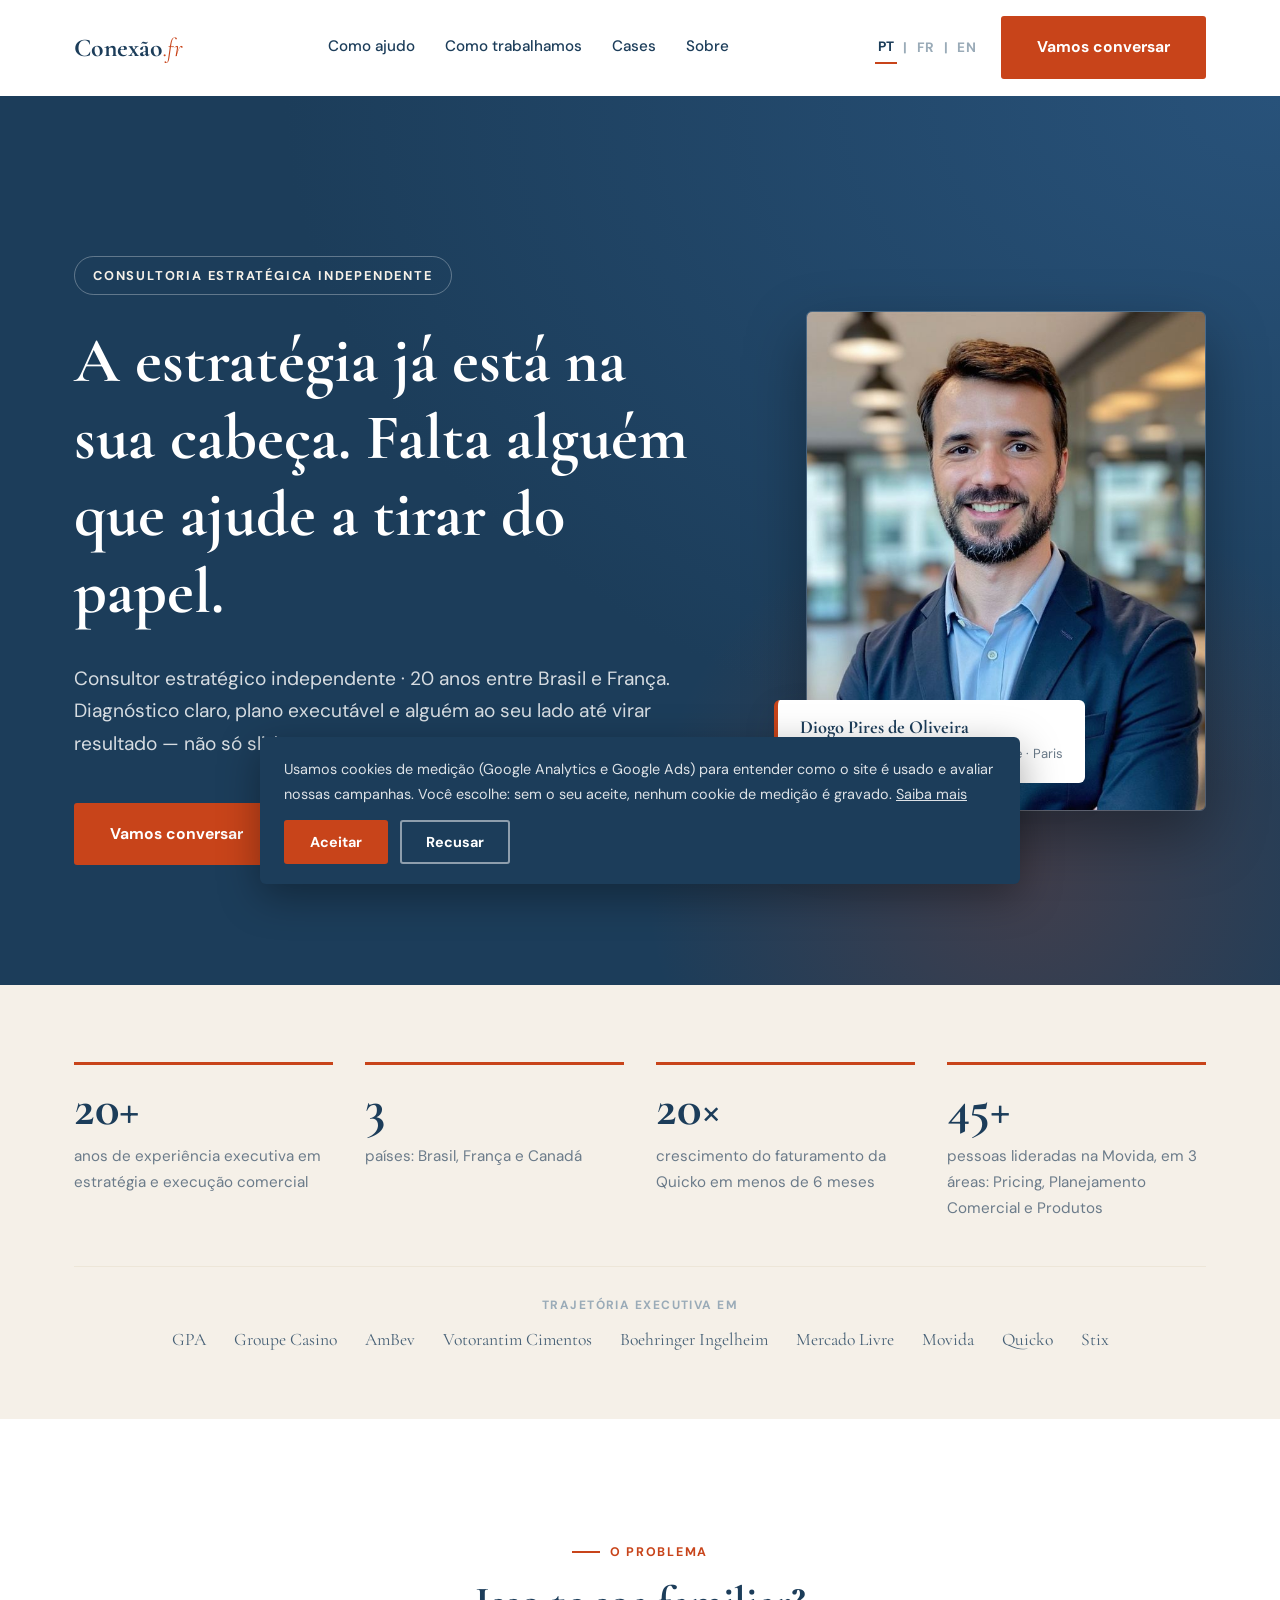
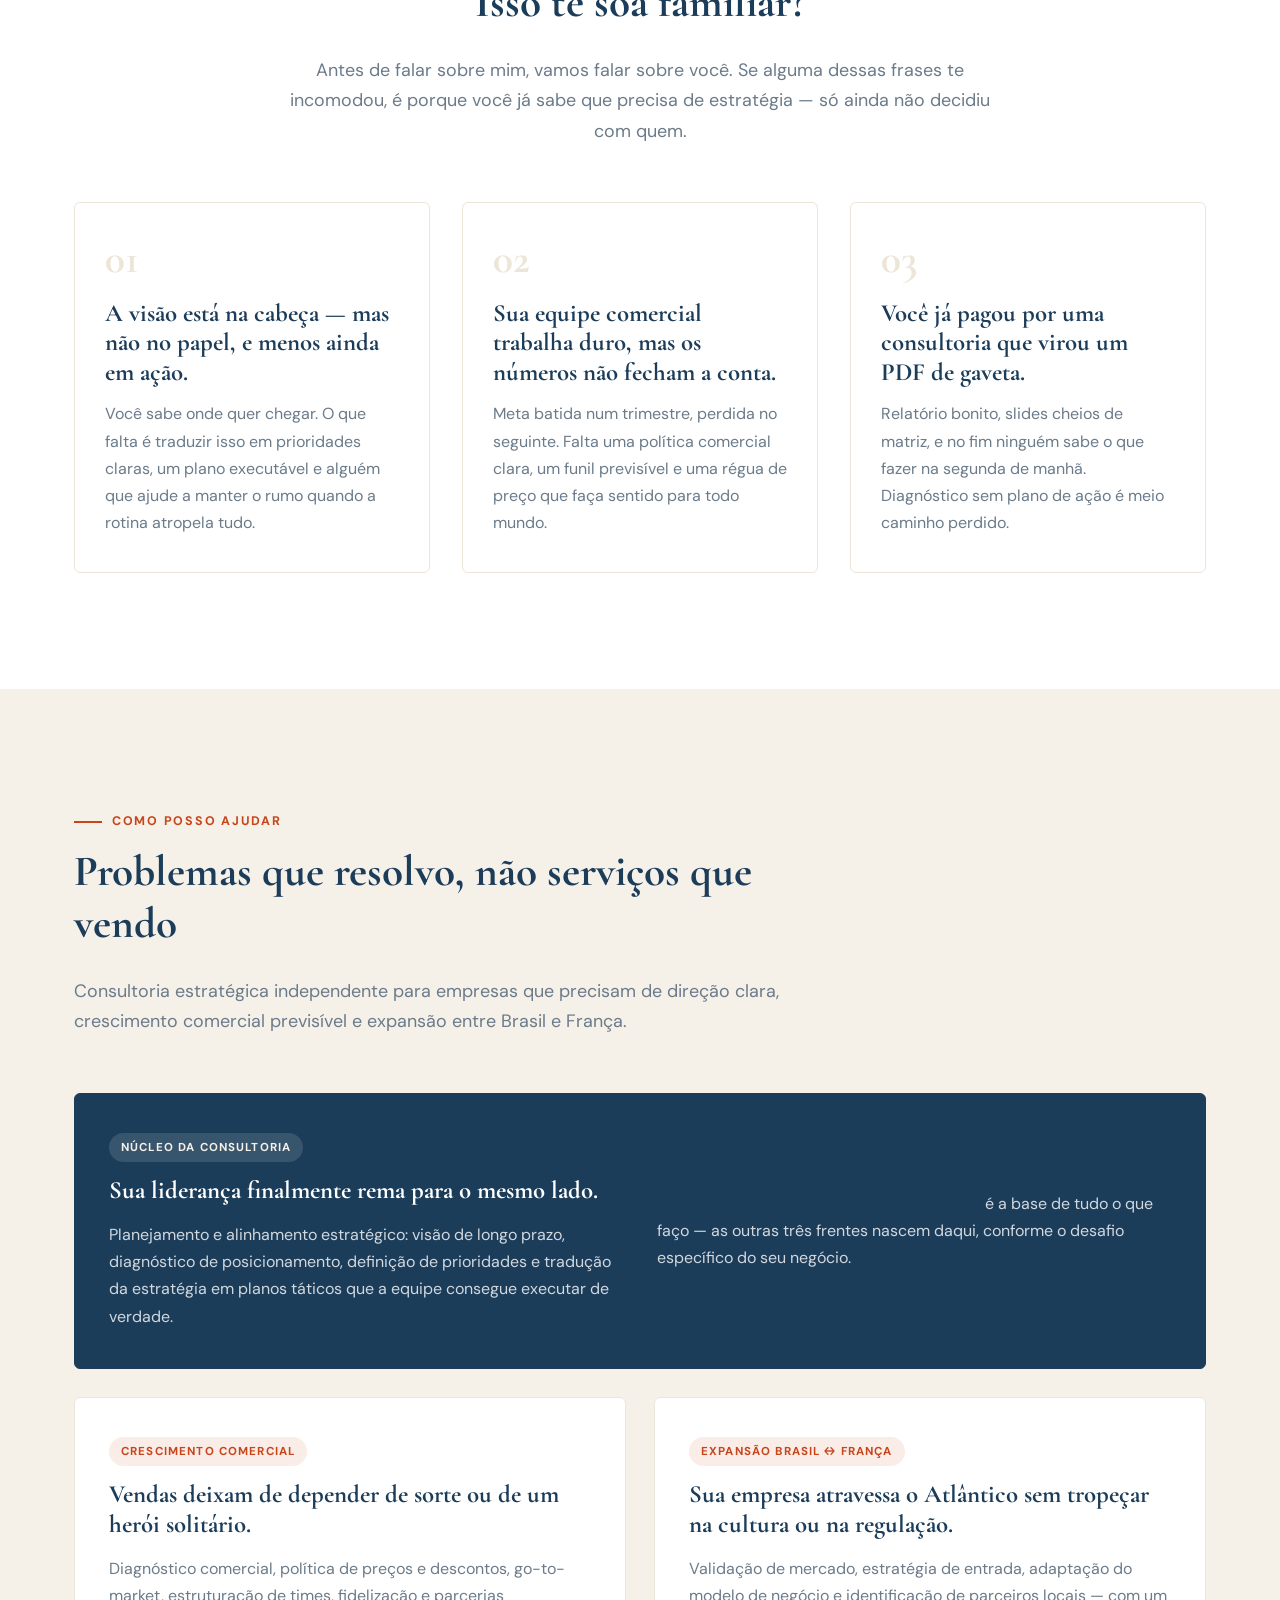
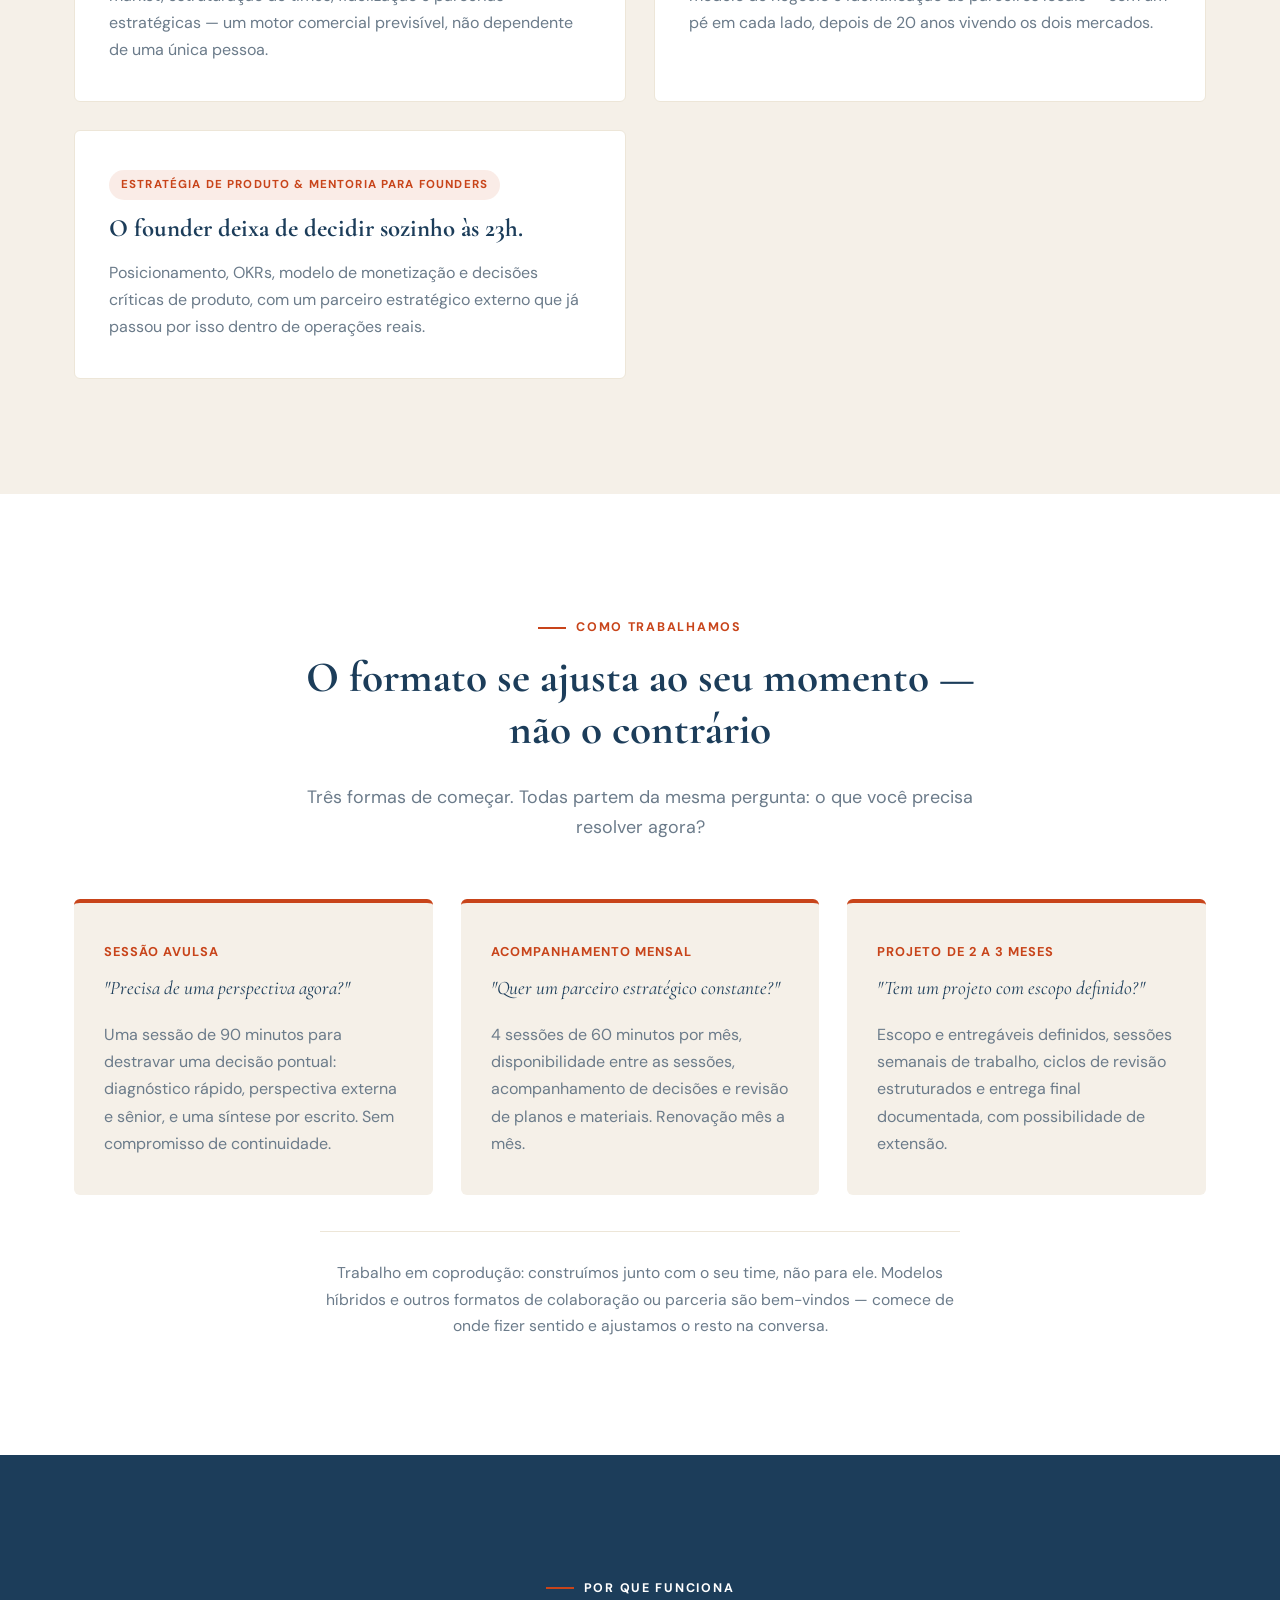
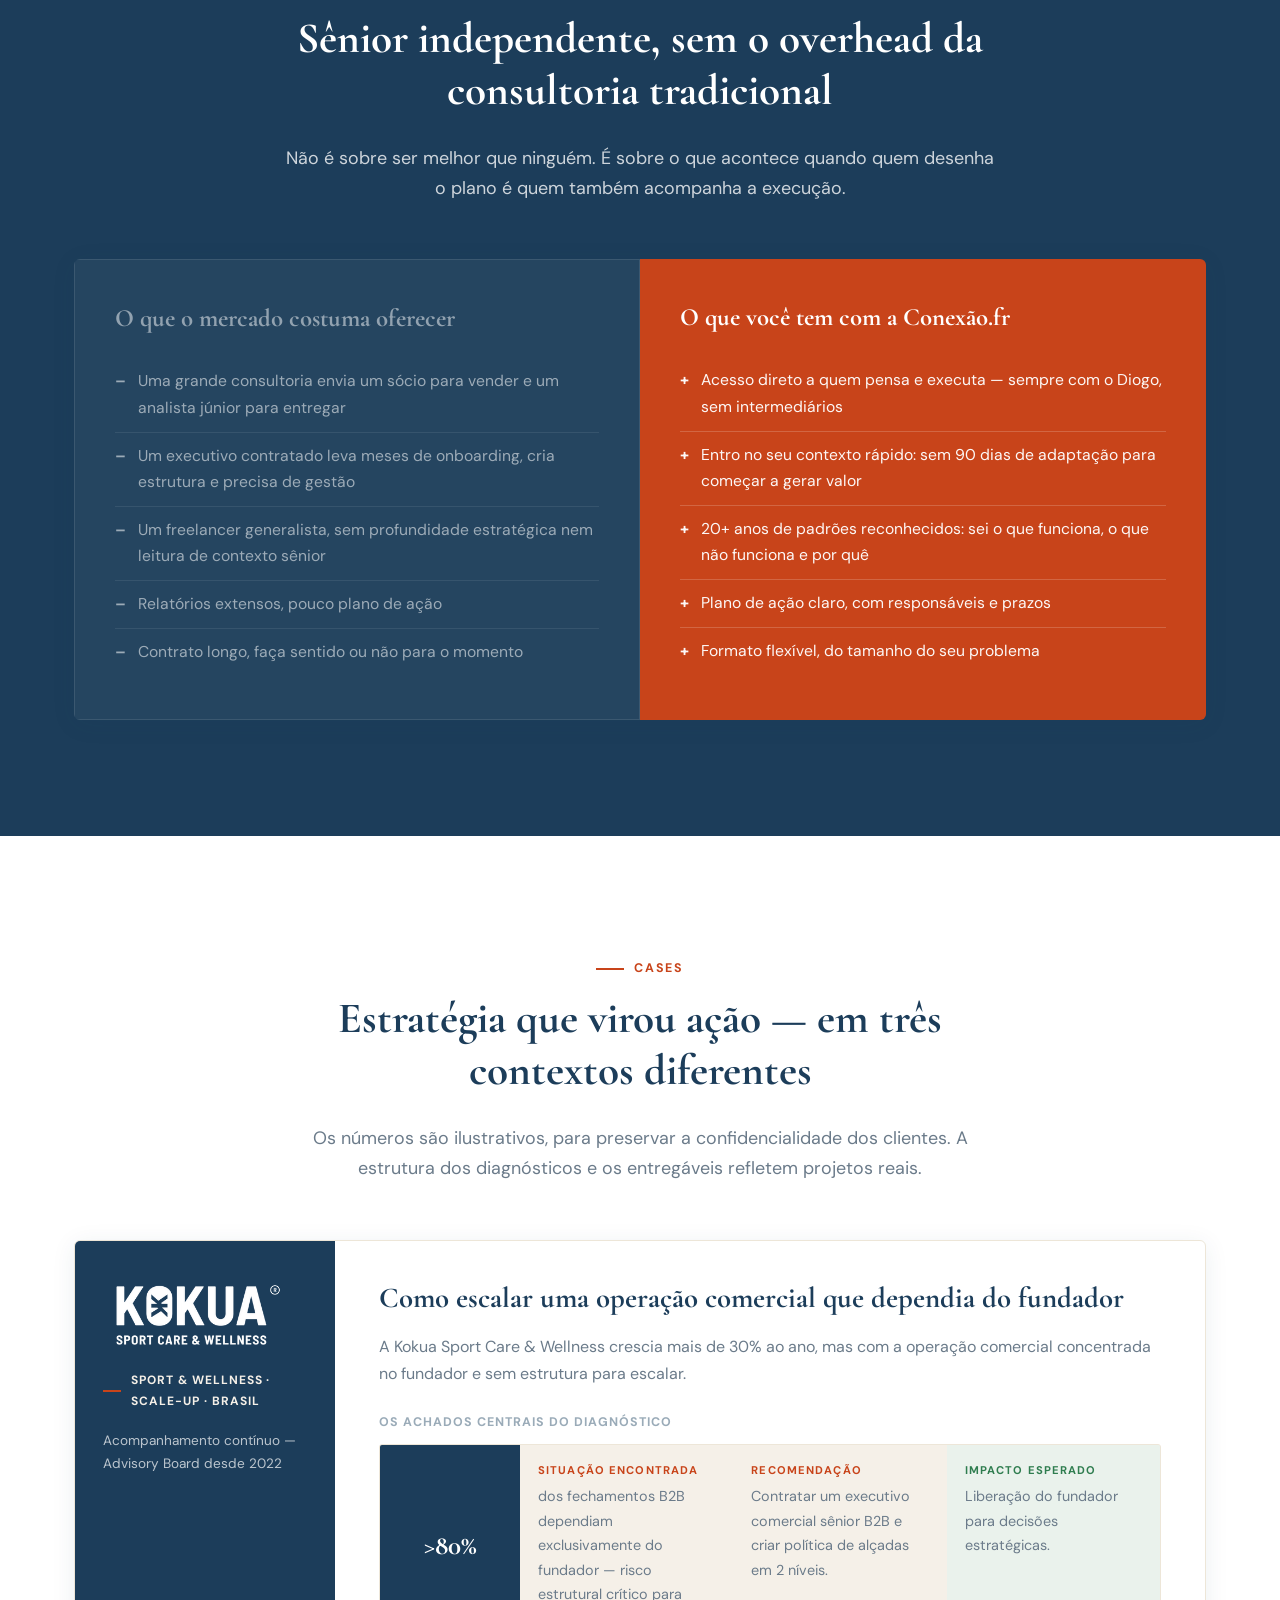
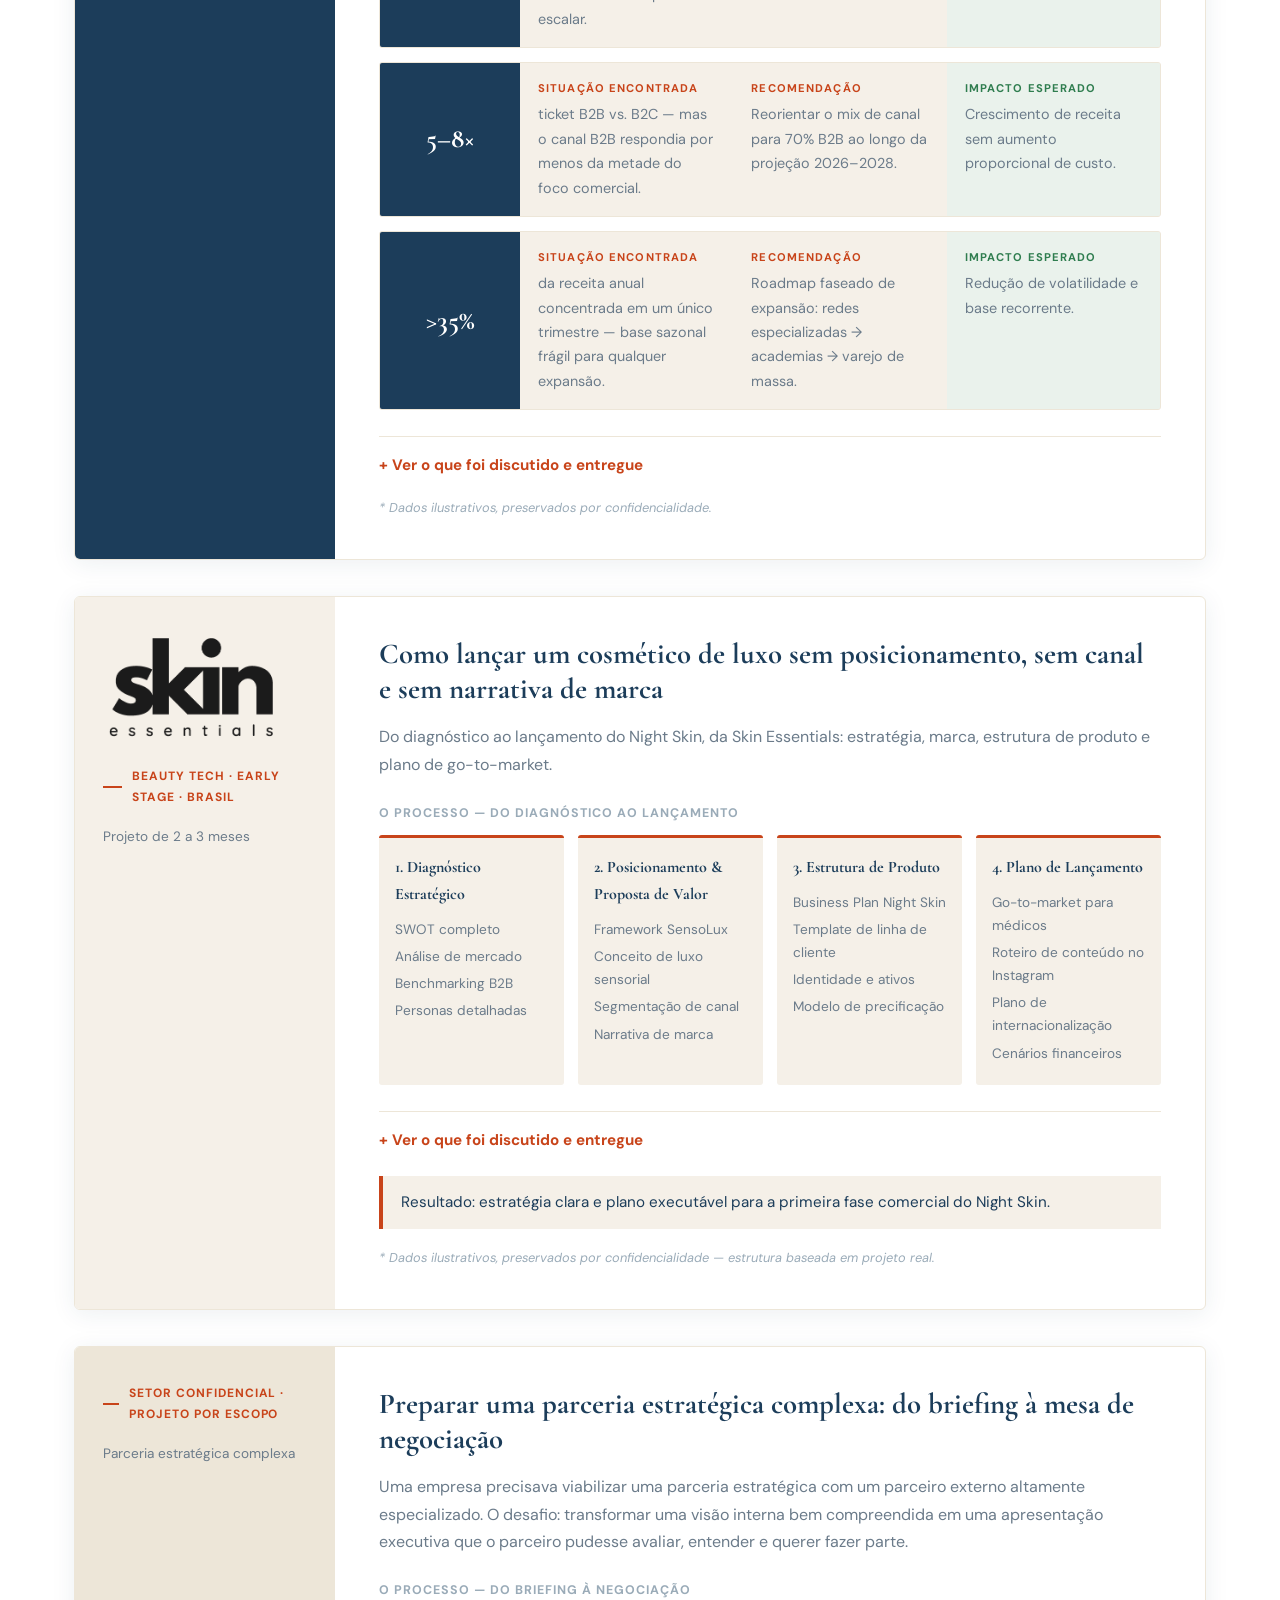
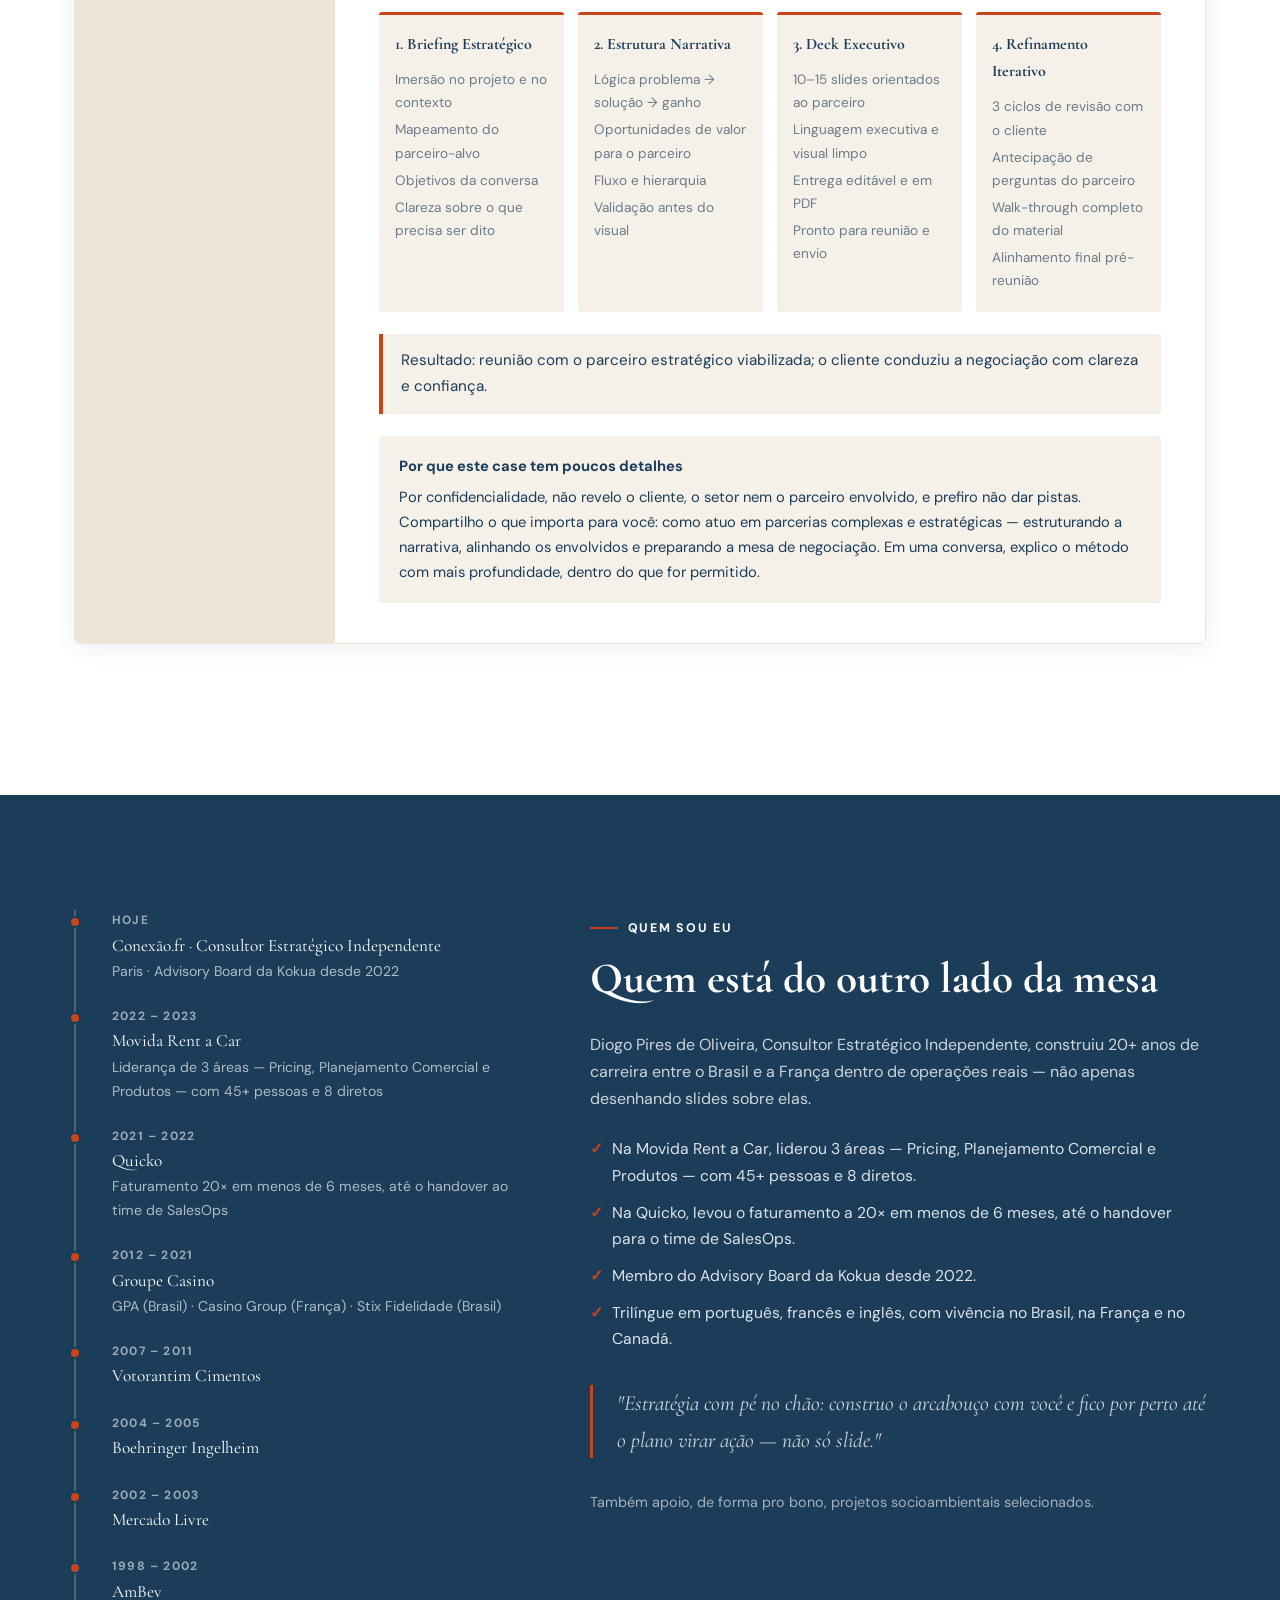
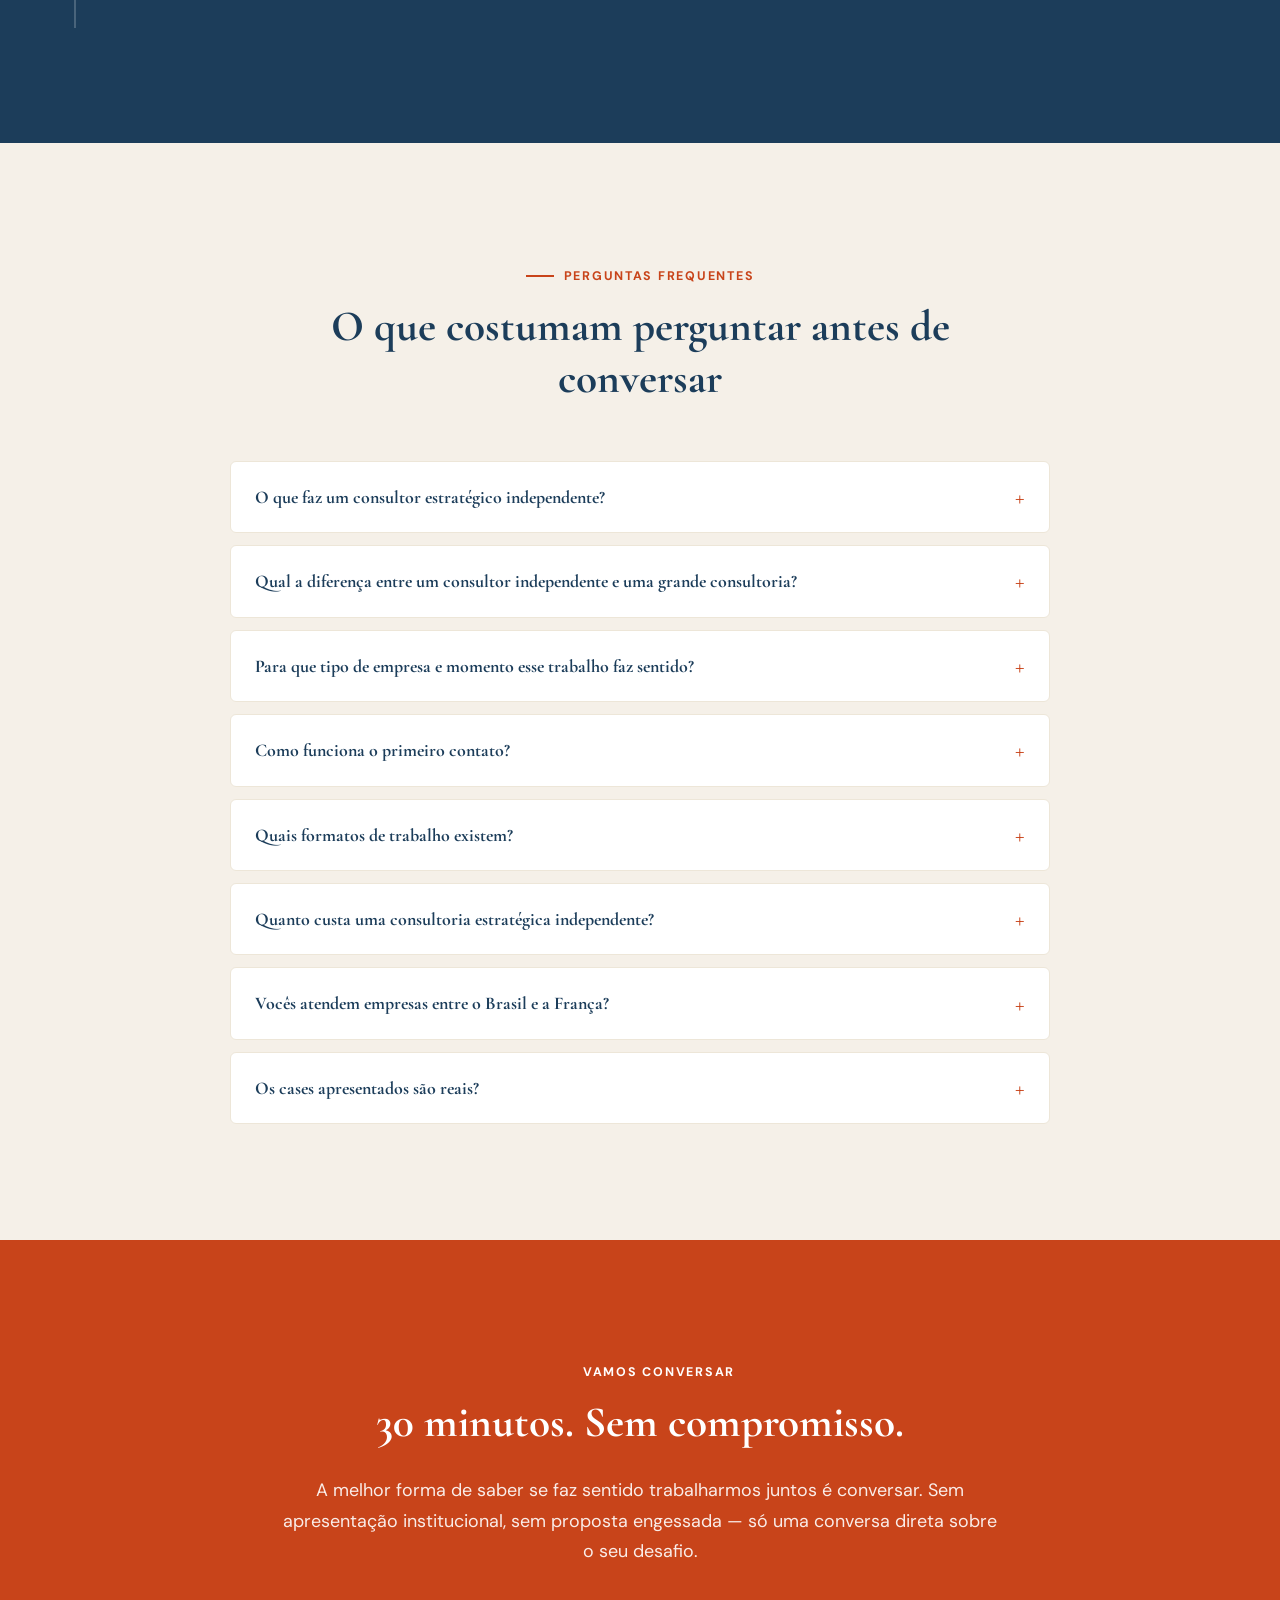
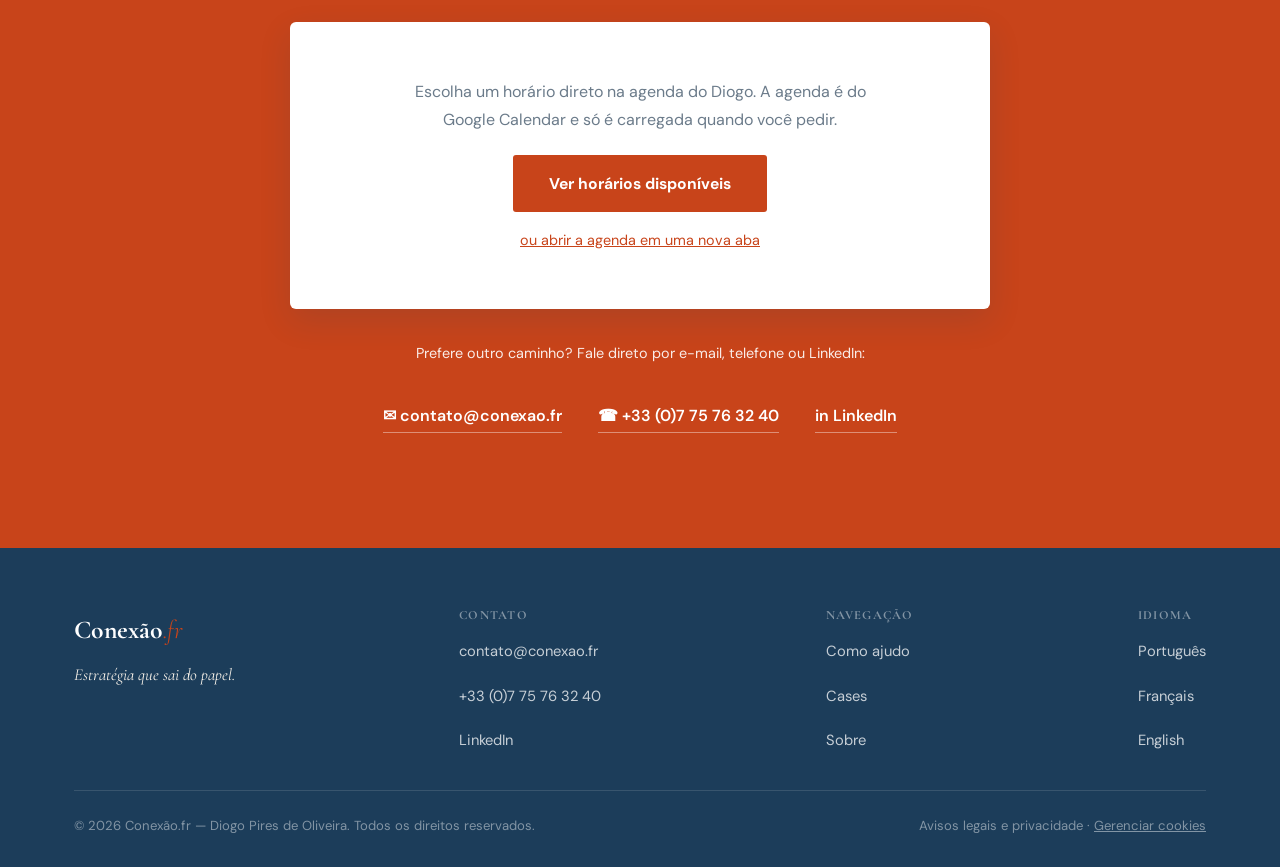
==== index.html @ 388648a2 "Nova versão: hero com foto, credenciais, cases Kokua/Skin Essentials, FAQ, GTM com Consent Mode v2, " ====
<!DOCTYPE html>
<html lang="pt-BR">
<head>
<meta charset="UTF-8">
<meta name="viewport" content="width=device-width, initial-scale=1.0">

<!-- Consent Mode v2: tudo negado por padrão; o banner (assets/site.js) atualiza conforme a escolha do visitante -->
<script>
window.dataLayer = window.dataLayer || [];
function gtag(){ dataLayer.push(arguments); }
gtag('consent', 'default', {
  ad_storage: 'denied', ad_user_data: 'denied', ad_personalization: 'denied', analytics_storage: 'denied',
  wait_for_update: 500
});
gtag('set', 'ads_data_redaction', true);
</script>
<!-- Google Tag Manager -->
<script>(function(w,d,s,l,i){w[l]=w[l]||[];w[l].push({'gtm.start':
new Date().getTime(),event:'gtm.js'});var f=d.getElementsByTagName(s)[0],
j=d.createElement(s),dl=l!='dataLayer'?'&l='+l:'';j.async=true;j.src=
'https://www.googletagmanager.com/gtm.js?id='+i+dl;f.parentNode.insertBefore(j,f);
})(window,document,'script','dataLayer','GTM-M29VZQ7R');</script>
<!-- End Google Tag Manager -->

<title>Diogo Pires de Oliveira | Consultor Estratégico Independente Brasil-França</title>
<meta name="description" content="Consultor estratégico independente com 20+ anos entre Brasil e França. Diogo Pires de Oliveira ajuda empresas a tirar a estratégia do papel: planejamento estratégico, crescimento comercial, expansão Brasil-França e mentoria para founders.">
<meta name="keywords" content="consultor estratégico independente, consultoria estratégica Brasil França, planejamento estratégico PME, expansão de negócios Brasil França, mentoria estratégica para founders">
<meta name="author" content="Diogo Pires de Oliveira">
<meta name="robots" content="index, follow, max-image-preview:large">
<link rel="canonical" href="https://conexao.fr/">
<link rel="icon" href="/favicon.svg" type="image/svg+xml">

<link rel="alternate" hreflang="pt-BR" href="https://conexao.fr/">
<link rel="alternate" hreflang="fr" href="https://conexao.fr/fr/">
<link rel="alternate" hreflang="en" href="https://conexao.fr/en/">
<link rel="alternate" hreflang="x-default" href="https://conexao.fr/">

<!-- Open Graph -->
<meta property="og:type" content="website">
<meta property="og:site_name" content="Conexão.fr">
<meta property="og:locale" content="pt_BR">
<meta property="og:locale:alternate" content="fr_FR">
<meta property="og:locale:alternate" content="en_US">
<meta property="og:title" content="Diogo Pires de Oliveira | Consultor Estratégico Independente Brasil-França">
<meta property="og:description" content="A estratégia já está na sua cabeça. Falta alguém que ajude a tirar do papel. Consultoria estratégica independente, 20+ anos entre Brasil e França.">
<meta property="og:url" content="https://conexao.fr/">
<meta property="og:image" content="https://conexao.fr/assets/og-image.png">
<meta property="og:image:width" content="1200">
<meta property="og:image:height" content="630">
<meta property="og:image:alt" content="Conexão.fr — Diogo Pires de Oliveira, Consultor Estratégico Independente">

<meta name="twitter:card" content="summary_large_image">
<meta name="twitter:title" content="Diogo Pires de Oliveira | Consultor Estratégico Independente Brasil-França">
<meta name="twitter:description" content="Consultoria estratégica independente, 20+ anos entre Brasil e França. Estratégia que sai do papel.">
<meta name="twitter:image" content="https://conexao.fr/assets/og-image.png">

<link rel="preconnect" href="https://fonts.googleapis.com">
<link rel="preconnect" href="https://fonts.gstatic.com" crossorigin>
<link href="https://fonts.googleapis.com/css2?family=Cormorant+Garamond:ital,wght@0,400;0,600;0,700;1,400;1,500&family=DM+Sans:wght@400;500;600;700&display=swap" rel="stylesheet">
<link rel="stylesheet" href="/assets/site.css">

<script type="application/ld+json">
{
  "@context": "https://schema.org",
  "@graph": [
    {
      "@type": "Person",
      "@id": "https://conexao.fr/#diogo",
      "name": "Diogo Pires de Oliveira",
      "jobTitle": "Consultor Estratégico Independente",
      "description": "Consultor estratégico independente com 20+ anos de experiência entre Brasil e França, especializado em planejamento estratégico, crescimento comercial, pricing e expansão internacional. Membro do Advisory Board da Kokua desde 2022.",
      "url": "https://conexao.fr/",
      "image": "https://conexao.fr/assets/foto-diogo.jpg",
      "email": "contato@conexao.fr",
      "telephone": "+33775763240",
      "address": { "@type": "PostalAddress", "addressLocality": "Paris", "addressCountry": "FR" },
      "worksFor": { "@id": "https://conexao.fr/#conexaofr" },
      "knowsLanguage": ["pt-BR", "fr", "en"],
      "knowsAbout": ["Planejamento estratégico", "Estratégia comercial", "Pricing", "Go-to-market", "Expansão Brasil-França", "Estratégia de produto", "Mentoria para founders"],
      "alumniOf": [
        { "@type": "Organization", "name": "AmBev" },
        { "@type": "Organization", "name": "Mercado Livre" },
        { "@type": "Organization", "name": "Boehringer Ingelheim" },
        { "@type": "Organization", "name": "Votorantim Cimentos" },
        { "@type": "Organization", "name": "Groupe Casino" },
        { "@type": "Organization", "name": "GPA - Grupo Pão de Açúcar" },
        { "@type": "Organization", "name": "Stix Fidelidade" },
        { "@type": "Organization", "name": "Quicko" },
        { "@type": "Organization", "name": "Movida" }
      ],
      "memberOf": { "@type": "Organization", "name": "Kokua Sport Care & Wellness", "description": "Advisory Board desde 2022" },
      "sameAs": ["https://www.linkedin.com/in/diogopiresdeoliveira/"]
    },
    {
      "@type": "ProfessionalService",
      "@id": "https://conexao.fr/#conexaofr",
      "name": "Conexão.fr",
      "founder": { "@id": "https://conexao.fr/#diogo" },
      "description": "Consultoria estratégica independente para empresas que precisam de planejamento estratégico, crescimento comercial e expansão entre Brasil e França.",
      "url": "https://conexao.fr/",
      "logo": "https://conexao.fr/favicon.svg",
      "image": "https://conexao.fr/assets/og-image.png",
      "email": "contato@conexao.fr",
      "telephone": "+33775763240",
      "address": { "@type": "PostalAddress", "addressLocality": "Paris", "addressCountry": "FR" },
      "areaServed": ["Brasil", "França"],
      "availableLanguage": ["Portuguese", "French", "English"],
      "slogan": "Estratégia que sai do papel.",
      "hasOfferCatalog": {
        "@type": "OfferCatalog",
        "name": "Áreas de atuação",
        "itemListElement": [
          { "@type": "Offer", "itemOffered": { "@type": "Service", "name": "Planejamento & Alinhamento Estratégico" } },
          { "@type": "Offer", "itemOffered": { "@type": "Service", "name": "Crescimento Comercial" } },
          { "@type": "Offer", "itemOffered": { "@type": "Service", "name": "Expansão Brasil ↔ França" } },
          { "@type": "Offer", "itemOffered": { "@type": "Service", "name": "Estratégia de Produto & Mentoria para Founders" } }
        ]
      }
    },
    {
      "@type": "FAQPage",
      "@id": "https://conexao.fr/#faq",
      "inLanguage": "pt-BR",
      "mainEntity": [
        { "@type": "Question", "name": "O que faz um consultor estratégico independente?",
          "acceptedAnswer": { "@type": "Answer", "text": "Um consultor estratégico independente ajuda a empresa a definir para onde ir, priorizar o que importa e transformar isso em um plano executável, sem vínculo com uma grande consultoria. Diogo Pires de Oliveira atua diretamente com o cliente e acompanha a execução até o plano virar ação." } },
        { "@type": "Question", "name": "Qual a diferença entre um consultor independente e uma grande consultoria?",
          "acceptedAnswer": { "@type": "Answer", "text": "Nas grandes consultorias, costuma haver um sócio que vende e uma equipe júnior que entrega. Com a Conexão.fr você fala direto com quem pensa e executa, sem overhead e sem um período de adaptação de 90 dias para começar a gerar valor." } },
        { "@type": "Question", "name": "Para que tipo de empresa e momento esse trabalho faz sentido?",
          "acceptedAnswer": { "@type": "Answer", "text": "Para PMEs, scale-ups e founders que já têm uma visão, mas não conseguem tirá-la do papel; cujas vendas dependem de poucas pessoas; que precisam estruturar antes de escalar; ou que querem crescer entre o Brasil e a França sem improvisar." } },
        { "@type": "Question", "name": "Como funciona o primeiro contato?",
          "acceptedAnswer": { "@type": "Answer", "text": "Com uma conversa de 30 minutos, sem compromisso, agendada diretamente no site. Você não precisa ter tudo claro antes: a conversa serve para entender onde você está, aonde quer chegar e qual formato faz mais sentido." } },
        { "@type": "Question", "name": "Quais formatos de trabalho existem?",
          "acceptedAnswer": { "@type": "Answer", "text": "Sessão avulsa de 90 minutos com síntese por escrito; acompanhamento mensal com 4 sessões de 60 minutos e disponibilidade entre elas; ou projeto de 2 a 3 meses com escopo e entregáveis definidos. Modelos híbridos e outros formatos de colaboração são bem-vindos." } },
        { "@type": "Question", "name": "Quanto custa uma consultoria estratégica independente?",
          "acceptedAnswer": { "@type": "Answer", "text": "O investimento depende do formato e do escopo. Na conversa de 30 minutos entendo o seu desafio e indico o formato mais adequado, com uma proposta clara antes de qualquer compromisso." } },
        { "@type": "Question", "name": "Vocês atendem empresas entre o Brasil e a França?",
          "acceptedAnswer": { "@type": "Answer", "text": "Sim. Diogo Pires de Oliveira tem mais de 20 anos de experiência entre os dois países e trabalha em português, francês e inglês. O apoio inclui validação de mercado, estratégia de entrada, adaptação do modelo de negócio e identificação de parceiros locais." } },
        { "@type": "Question", "name": "Os cases apresentados são reais?",
          "acceptedAnswer": { "@type": "Answer", "text": "Sim, refletem projetos reais. Os números são ilustrativos e alguns detalhes são omitidos para preservar a confidencialidade dos clientes." } }
      ]
    }
  ]
}
</script>
</head>
<body>
<!-- Google Tag Manager (noscript) -->
<noscript><iframe src="https://www.googletagmanager.com/ns.html?id=GTM-M29VZQ7R" height="0" width="0" style="display:none;visibility:hidden"></iframe></noscript>
<!-- End Google Tag Manager (noscript) -->
<a class="skip-link" href="#main">Pular para o conteúdo</a>

<header class="nav" id="siteNav">
  <div class="nav-inner">
    <a href="#hero" class="logo" aria-label="Conexão.fr — início">
      <span class="logo-main">Conexão</span><span class="logo-suffix">.fr</span>
    </a>

    <button class="nav-toggle" id="navToggle" aria-label="Abrir menu" aria-expanded="false" aria-controls="navLinks">
      <span></span><span></span><span></span>
    </button>

    <nav class="nav-links" id="navLinks" aria-label="Navegação principal">
      <a href="#help">Como ajudo</a>
      <a href="#models">Como trabalhamos</a>
      <a href="#cases">Cases</a>
      <a href="#about">Sobre</a>
    </nav>

    <div class="nav-right">
      <div class="lang-switch" aria-label="Seletor de idioma">
        <a href="/" aria-current="page" hreflang="pt-BR" lang="pt-BR">PT</a>
        <span class="lang-sep">|</span>
        <a href="/fr/" hreflang="fr" lang="fr">FR</a>
        <span class="lang-sep">|</span>
        <a href="/en/" hreflang="en" lang="en">EN</a>
      </div>
      <a href="#contact" class="btn btn-primary">Vamos conversar</a>
    </div>
  </div>
</header>

<main id="main">

  <section class="hero" id="hero">
    <div class="container hero-grid">
      <div class="hero-inner">
        <span class="hero-eyebrow">Consultoria Estratégica Independente</span>
        <h1>A estratégia já está na sua cabeça. Falta alguém que ajude a tirar do papel.</h1>
        <p class="hero-sub">Consultor estratégico independente · 20 anos entre Brasil e França. Diagnóstico claro, plano executável e alguém ao seu lado até virar resultado — não só slide.</p>
        <div class="hero-ctas">
          <a href="#contact" class="btn btn-primary">Vamos conversar</a>
          <span class="hero-scroll-hint">ou <a href="#help">veja como posso ajudar ↓</a></span>
        </div>
      </div>
      <div class="hero-visual">
        <div class="hero-photo">
          <img src="/assets/foto-diogo.jpg" width="800" height="800" fetchpriority="high" alt="Diogo Pires de Oliveira, Consultor Estratégico Independente">
        </div>
        <div class="hero-card">
          <strong>Diogo Pires de Oliveira</strong>
          <span>Consultor Estratégico Independente · Paris</span>
        </div>
      </div>
    </div>
  </section>

  <section class="proof" id="proof" aria-label="Credenciais">
    <div class="container">
      <div class="stats">
        <div class="stat">
          <div class="stat-num">20+</div>
          <div class="stat-label">anos de experiência executiva em estratégia e execução comercial</div>
        </div>
        <div class="stat">
          <div class="stat-num">3</div>
          <div class="stat-label">países: Brasil, França e Canadá</div>
        </div>
        <div class="stat">
          <div class="stat-num">20×</div>
          <div class="stat-label">crescimento do faturamento da Quicko em menos de 6 meses</div>
        </div>
        <div class="stat">
          <div class="stat-num">45+</div>
          <div class="stat-label">pessoas lideradas na Movida, em 3 áreas: Pricing, Planejamento Comercial e Produtos</div>
        </div>
      </div>
      <div class="proof-names">
        <span class="lead">Trajetória executiva em</span>
        <span class="name">GPA</span>
        <span class="name">Groupe Casino</span>
        <span class="name">AmBev</span>
        <span class="name">Votorantim Cimentos</span>
        <span class="name">Boehringer Ingelheim</span>
        <span class="name">Mercado Livre</span>
        <span class="name">Movida</span>
        <span class="name">Quicko</span>
        <span class="name">Stix</span>
      </div>
    </div>
  </section>

  <section class="section bg-white" id="problem">
    <div class="container">
      <div class="section-header center">
        <span class="eyebrow">O problema</span>
        <h2>Isso te soa familiar?</h2>
        <p class="lede">Antes de falar sobre mim, vamos falar sobre você. Se alguma dessas frases te incomodou, é porque você já sabe que precisa de estratégia — só ainda não decidiu com quem.</p>
      </div>
      <div class="pain-grid">
        <div class="pain-card">
          <div class="pain-num">01</div>
          <h3>A visão está na cabeça — mas não no papel, e menos ainda em ação.</h3>
          <p>Você sabe onde quer chegar. O que falta é traduzir isso em prioridades claras, um plano executável e alguém que ajude a manter o rumo quando a rotina atropela tudo.</p>
        </div>
        <div class="pain-card">
          <div class="pain-num">02</div>
          <h3>Sua equipe comercial trabalha duro, mas os números não fecham a conta.</h3>
          <p>Meta batida num trimestre, perdida no seguinte. Falta uma política comercial clara, um funil previsível e uma régua de preço que faça sentido para todo mundo.</p>
        </div>
        <div class="pain-card">
          <div class="pain-num">03</div>
          <h3>Você já pagou por uma consultoria que virou um PDF de gaveta.</h3>
          <p>Relatório bonito, slides cheios de matriz, e no fim ninguém sabe o que fazer na segunda de manhã. Diagnóstico sem plano de ação é meio caminho perdido.</p>
        </div>
      </div>
    </div>
  </section>

  <section class="section bg-sand" id="help">
    <div class="container">
      <div class="section-header">
        <span class="eyebrow">Como posso ajudar</span>
        <h2>Problemas que resolvo, não serviços que vendo</h2>
        <p class="lede">Consultoria estratégica independente para empresas que precisam de direção clara, crescimento comercial previsível e expansão entre Brasil e França.</p>
      </div>
      <div class="help-grid">
        <div class="help-card featured">
          <div>
            <span class="help-tag">Núcleo da consultoria</span>
            <h3>Sua liderança finalmente rema para o mesmo lado.</h3>
            <p>Planejamento e alinhamento estratégico: visão de longo prazo, diagnóstico de posicionamento, definição de prioridades e tradução da estratégia em planos táticos que a equipe consegue executar de verdade.</p>
          </div>
          <div>
            <p><strong>Planejamento &amp; Alinhamento Estratégico</strong> é a base de tudo o que faço — as outras três frentes nascem daqui, conforme o desafio específico do seu negócio.</p>
          </div>
        </div>
        <div class="help-card">
          <span class="help-tag">Crescimento Comercial</span>
          <h3>Vendas deixam de depender de sorte ou de um herói solitário.</h3>
          <p>Diagnóstico comercial, política de preços e descontos, go-to-market, estruturação de times, fidelização e parcerias estratégicas — um motor comercial previsível, não dependente de uma única pessoa.</p>
        </div>
        <div class="help-card">
          <span class="help-tag">Expansão Brasil ↔ França</span>
          <h3>Sua empresa atravessa o Atlântico sem tropeçar na cultura ou na regulação.</h3>
          <p>Validação de mercado, estratégia de entrada, adaptação do modelo de negócio e identificação de parceiros locais — com um pé em cada lado, depois de 20 anos vivendo os dois mercados.</p>
        </div>
        <div class="help-card">
          <span class="help-tag">Estratégia de Produto &amp; Mentoria para Founders</span>
          <h3>O founder deixa de decidir sozinho às 23h.</h3>
          <p>Posicionamento, OKRs, modelo de monetização e decisões críticas de produto, com um parceiro estratégico externo que já passou por isso dentro de operações reais.</p>
        </div>
      </div>
    </div>
  </section>

  <section class="section bg-white" id="models">
    <div class="container">
      <div class="section-header center">
        <span class="eyebrow">Como trabalhamos</span>
        <h2>O formato se ajusta ao seu momento — não o contrário</h2>
        <p class="lede">Três formas de começar. Todas partem da mesma pergunta: o que você precisa resolver agora?</p>
      </div>
      <div class="models-grid">
        <div class="model-card">
          <span class="model-name">Sessão Avulsa</span>
          <p class="model-question">"Precisa de uma perspectiva agora?"</p>
          <p>Uma sessão de 90 minutos para destravar uma decisão pontual: diagnóstico rápido, perspectiva externa e sênior, e uma síntese por escrito. Sem compromisso de continuidade.</p>
        </div>
        <div class="model-card">
          <span class="model-name">Acompanhamento Mensal</span>
          <p class="model-question">"Quer um parceiro estratégico constante?"</p>
          <p>4 sessões de 60 minutos por mês, disponibilidade entre as sessões, acompanhamento de decisões e revisão de planos e materiais. Renovação mês a mês.</p>
        </div>
        <div class="model-card">
          <span class="model-name">Projeto de 2 a 3 Meses</span>
          <p class="model-question">"Tem um projeto com escopo definido?"</p>
          <p>Escopo e entregáveis definidos, sessões semanais de trabalho, ciclos de revisão estruturados e entrega final documentada, com possibilidade de extensão.</p>
        </div>
      </div>
      <p class="models-note">Trabalho em coprodução: construímos junto com o seu time, não para ele. Modelos híbridos e outros formatos de colaboração ou parceria são bem-vindos — comece de onde fizer sentido e ajustamos o resto na conversa.</p>
    </div>
  </section>

  <section class="section bg-navy" id="why">
    <div class="container">
      <div class="section-header center">
        <span class="eyebrow">Por que funciona</span>
        <h2>Sênior independente, sem o overhead da consultoria tradicional</h2>
        <p class="lede">Não é sobre ser melhor que ninguém. É sobre o que acontece quando quem desenha o plano é quem também acompanha a execução.</p>
      </div>
      <div class="compare-grid">
        <div class="compare-col market">
          <h3>O que o mercado costuma oferecer</h3>
          <ul class="compare-list">
            <li><span class="compare-icon">–</span> Uma grande consultoria envia um sócio para vender e um analista júnior para entregar</li>
            <li><span class="compare-icon">–</span> Um executivo contratado leva meses de onboarding, cria estrutura e precisa de gestão</li>
            <li><span class="compare-icon">–</span> Um freelancer generalista, sem profundidade estratégica nem leitura de contexto sênior</li>
            <li><span class="compare-icon">–</span> Relatórios extensos, pouco plano de ação</li>
            <li><span class="compare-icon">–</span> Contrato longo, faça sentido ou não para o momento</li>
          </ul>
        </div>
        <div class="compare-col us">
          <h3>O que você tem com a Conexão.fr</h3>
          <ul class="compare-list">
            <li><span class="compare-icon">+</span> Acesso direto a quem pensa e executa — sempre com o Diogo, sem intermediários</li>
            <li><span class="compare-icon">+</span> Entro no seu contexto rápido: sem 90 dias de adaptação para começar a gerar valor</li>
            <li><span class="compare-icon">+</span> 20+ anos de padrões reconhecidos: sei o que funciona, o que não funciona e por quê</li>
            <li><span class="compare-icon">+</span> Plano de ação claro, com responsáveis e prazos</li>
            <li><span class="compare-icon">+</span> Formato flexível, do tamanho do seu problema</li>
          </ul>
        </div>
      </div>
    </div>
  </section>

  <section class="section bg-white" id="cases">
    <div class="container">
      <div class="section-header center">
        <span class="eyebrow">Cases</span>
        <h2>Estratégia que virou ação — em três contextos diferentes</h2>
        <p class="lede">Os números são ilustrativos, para preservar a confidencialidade dos clientes. A estrutura dos diagnósticos e os entregáveis refletem projetos reais.</p>
      </div>

      <article class="case">
        <div class="case-grid-2">
          <div class="case-side case-side--navy">
            <img class="case-logo" src="/assets/logo-kokua.png" width="330" height="138" loading="lazy" alt="Kokua Sport Care &amp; Wellness">
            <span class="case-sector eyebrow" style="margin:0">Sport &amp; Wellness · Scale-up · Brasil</span>
            <span class="case-format">Acompanhamento contínuo — Advisory Board desde 2022</span>
          </div>
          <div class="case-main">
            <h3>Como escalar uma operação comercial que dependia do fundador</h3>
            <p>A Kokua Sport Care &amp; Wellness crescia mais de 30% ao ano, mas com a operação comercial concentrada no fundador e sem estrutura para escalar.</p>
            <h4 class="case-sub">Os achados centrais do diagnóstico</h4>
            <div class="findings">
              <div class="finding">
                <div class="finding-num">&gt;80%</div>
                <div><b>Situação encontrada</b>dos fechamentos B2B dependiam exclusivamente do fundador — risco estrutural crítico para escalar.</div>
                <div><b>Recomendação</b>Contratar um executivo comercial sênior B2B e criar política de alçadas em 2 níveis.</div>
                <div class="finding-impact"><b>Impacto esperado</b>Liberação do fundador para decisões estratégicas.</div>
              </div>
              <div class="finding">
                <div class="finding-num">5–8×</div>
                <div><b>Situação encontrada</b>ticket B2B vs. B2C — mas o canal B2B respondia por menos da metade do foco comercial.</div>
                <div><b>Recomendação</b>Reorientar o mix de canal para 70% B2B ao longo da projeção 2026–2028.</div>
                <div class="finding-impact"><b>Impacto esperado</b>Crescimento de receita sem aumento proporcional de custo.</div>
              </div>
              <div class="finding">
                <div class="finding-num">&gt;35%</div>
                <div><b>Situação encontrada</b>da receita anual concentrada em um único trimestre — base sazonal frágil para qualquer expansão.</div>
                <div><b>Recomendação</b>Roadmap faseado de expansão: redes especializadas → academias → varejo de massa.</div>
                <div class="finding-impact"><b>Impacto esperado</b>Redução de volatilidade e base recorrente.</div>
              </div>
            </div>
            <details class="case-details" data-case="kokua">
              <summary>Ver o que foi discutido e entregue</summary>
              <div class="deliverables">
                <div class="deliv"><h5>Política Comercial 3.0</h5><ul>
                  <li>Regras de desconto por critério objetivo</li>
                  <li>Markup e condições de pagamento e frete</li>
                  <li>Hierarquia de alçadas em 2 níveis</li>
                  <li>Fim da negociação caso a caso</li></ul></div>
                <div class="deliv"><h5>Projeção 2026–2028</h5><ul>
                  <li>Modelo financeiro em Excel, 10 abas</li>
                  <li>Projeção mensal e anual por canal</li>
                  <li>Análise de 12 SKUs e mix de produtos</li>
                  <li>Ranking dos 30 maiores clientes B2B</li>
                  <li>KPIs e diagnóstico integrado</li></ul></div>
                <div class="deliv"><h5>Comissionamento por Margem</h5><ul>
                  <li>Premia negociação inteligente, não só volume</li>
                  <li>Simulador automático por pedido</li>
                  <li>Alinhado à política de descontos</li>
                  <li>Implementação gradual documentada</li></ul></div>
                <div class="deliv"><h5>Auditoria de E-commerce</h5><ul>
                  <li>Performance técnica e velocidade</li>
                  <li>UX/UI e funil de compra</li>
                  <li>Arquitetura do site e SEO</li>
                  <li>Recomendações priorizadas</li></ul></div>
              </div>
              <p class="case-result">Meta plurianual (ilustrativa): crescimento de 2–3× no período, com foco em expansão B2B e redução de sazonalidade.</p>
            </details>
            <p class="case-note">* Dados ilustrativos, preservados por confidencialidade.</p>
          </div>
        </div>
      </article>

      <article class="case">
        <div class="case-grid-2">
          <div class="case-side case-side--sand">
            <img class="case-logo" src="/assets/logo-skin-essentials.png" width="419" height="268" loading="lazy" alt="Skin Essentials">
            <span class="case-sector eyebrow" style="margin:0">Beauty Tech · Early Stage · Brasil</span>
            <span class="case-format">Projeto de 2 a 3 meses</span>
          </div>
          <div class="case-main">
            <h3>Como lançar um cosmético de luxo sem posicionamento, sem canal e sem narrativa de marca</h3>
            <p>Do diagnóstico ao lançamento do Night Skin, da Skin Essentials: estratégia, marca, estrutura de produto e plano de go-to-market.</p>
            <h4 class="case-sub">O processo — do diagnóstico ao lançamento</h4>
            <div class="steps">
              <div class="step"><h5>1. Diagnóstico Estratégico</h5><ul>
                <li>SWOT completo</li><li>Análise de mercado</li><li>Benchmarking B2B</li><li>Personas detalhadas</li></ul></div>
              <div class="step"><h5>2. Posicionamento &amp; Proposta de Valor</h5><ul>
                <li>Framework SensoLux</li><li>Conceito de luxo sensorial</li><li>Segmentação de canal</li><li>Narrativa de marca</li></ul></div>
              <div class="step"><h5>3. Estrutura de Produto</h5><ul>
                <li>Business Plan Night Skin</li><li>Template de linha de cliente</li><li>Identidade e ativos</li><li>Modelo de precificação</li></ul></div>
              <div class="step"><h5>4. Plano de Lançamento</h5><ul>
                <li>Go-to-market para médicos</li><li>Roteiro de conteúdo no Instagram</li><li>Plano de internacionalização</li><li>Cenários financeiros</li></ul></div>
            </div>
            <details class="case-details" data-case="skin-essentials">
              <summary>Ver o que foi discutido e entregue</summary>
              <div class="deliverables">
                <div class="deliv"><h5>Business Plan Completo</h5><ul>
                  <li>Missão, visão, valores e posicionamento</li>
                  <li>SWOT e benchmarking B2B</li>
                  <li>3 personas com dores e expectativas</li>
                  <li>Modelo financeiro em 3 cenários (conservador, moderado e otimista)</li>
                  <li>Roadmap de escala e plano operacional</li></ul></div>
                <div class="deliv"><h5>Framework SensoLux</h5><ul>
                  <li>Conceito proprietário de 5 dimensões integradas</li>
                  <li>Aplicação em produto, marca e conteúdo</li>
                  <li>Diferenciador frente a concorrentes B2B</li>
                  <li>Identidade visual e diretrizes de marca</li></ul></div>
                <div class="deliv"><h5>Plano de Lançamento</h5><ul>
                  <li>Ativação de 12 médicos-âncora</li>
                  <li>Roteiro de 8 semanas de conteúdo</li>
                  <li>Plano de internacionalização</li>
                  <li>Modelo de fidelização e expansão</li></ul></div>
              </div>
            </details>
            <p class="case-result">Resultado: estratégia clara e plano executável para a primeira fase comercial do Night Skin.</p>
            <p class="case-note">* Dados ilustrativos, preservados por confidencialidade — estrutura baseada em projeto real.</p>
          </div>
        </div>
      </article>

      <article class="case">
        <div class="case-grid-2">
          <div class="case-side case-side--sand-dark">
            <span class="case-sector eyebrow" style="margin:0">Setor confidencial · Projeto por escopo</span>
            <span class="case-format">Parceria estratégica complexa</span>
          </div>
          <div class="case-main">
            <h3>Preparar uma parceria estratégica complexa: do briefing à mesa de negociação</h3>
            <p>Uma empresa precisava viabilizar uma parceria estratégica com um parceiro externo altamente especializado. O desafio: transformar uma visão interna bem compreendida em uma apresentação executiva que o parceiro pudesse avaliar, entender e querer fazer parte.</p>
            <h4 class="case-sub">O processo — do briefing à negociação</h4>
            <div class="steps">
              <div class="step"><h5>1. Briefing Estratégico</h5><ul>
                <li>Imersão no projeto e no contexto</li><li>Mapeamento do parceiro-alvo</li><li>Objetivos da conversa</li><li>Clareza sobre o que precisa ser dito</li></ul></div>
              <div class="step"><h5>2. Estrutura Narrativa</h5><ul>
                <li>Lógica problema → solução → ganho</li><li>Oportunidades de valor para o parceiro</li><li>Fluxo e hierarquia</li><li>Validação antes do visual</li></ul></div>
              <div class="step"><h5>3. Deck Executivo</h5><ul>
                <li>10–15 slides orientados ao parceiro</li><li>Linguagem executiva e visual limpo</li><li>Entrega editável e em PDF</li><li>Pronto para reunião e envio</li></ul></div>
              <div class="step"><h5>4. Refinamento Iterativo</h5><ul>
                <li>3 ciclos de revisão com o cliente</li><li>Antecipação de perguntas do parceiro</li><li>Walk-through completo do material</li><li>Alinhamento final pré-reunião</li></ul></div>
            </div>
            <p class="case-result">Resultado: reunião com o parceiro estratégico viabilizada; o cliente conduziu a negociação com clareza e confiança.</p>
            <div class="case-transparency">
              <strong>Por que este case tem poucos detalhes</strong>
              Por confidencialidade, não revelo o cliente, o setor nem o parceiro envolvido, e prefiro não dar pistas. Compartilho o que importa para você: como atuo em parcerias complexas e estratégicas — estruturando a narrativa, alinhando os envolvidos e preparando a mesa de negociação. Em uma conversa, explico o método com mais profundidade, dentro do que for permitido.
            </div>
          </div>
        </div>
      </article>
    </div>
  </section>

  <section class="section bg-navy" id="about">
    <div class="container about-grid">
      <div>
        <ul class="timeline" aria-label="Trajetória profissional">
          <li><span class="when">Hoje</span><span class="what">Conexão.fr · Consultor Estratégico Independente</span><span class="detail">Paris · Advisory Board da Kokua desde 2022</span></li>
          <li><span class="when">2022 – 2023</span><span class="what">Movida Rent a Car</span><span class="detail">Liderança de 3 áreas — Pricing, Planejamento Comercial e Produtos — com 45+ pessoas e 8 diretos</span></li>
          <li><span class="when">2021 – 2022</span><span class="what">Quicko</span><span class="detail">Faturamento 20× em menos de 6 meses, até o handover ao time de SalesOps</span></li>
          <li><span class="when">2012 – 2021</span><span class="what">Groupe Casino</span><span class="detail">GPA (Brasil) · Casino Group (França) · Stix Fidelidade (Brasil)</span></li>
          <li><span class="when">2007 – 2011</span><span class="what">Votorantim Cimentos</span></li>
          <li><span class="when">2004 – 2005</span><span class="what">Boehringer Ingelheim</span></li>
          <li><span class="when">2002 – 2003</span><span class="what">Mercado Livre</span></li>
          <li><span class="when">1998 – 2002</span><span class="what">AmBev</span></li>
        </ul>
      </div>
      <div>
        <span class="eyebrow">Quem sou eu</span>
        <h2>Quem está do outro lado da mesa</h2>
        <p>Diogo Pires de Oliveira, Consultor Estratégico Independente, construiu 20+ anos de carreira entre o Brasil e a França dentro de operações reais — não apenas desenhando slides sobre elas.</p>
        <ul class="about-facts">
          <li>Na Movida Rent a Car, liderou 3 áreas — Pricing, Planejamento Comercial e Produtos — com 45+ pessoas e 8 diretos.</li>
          <li>Na Quicko, levou o faturamento a 20× em menos de 6 meses, até o handover para o time de SalesOps.</li>
          <li>Membro do Advisory Board da Kokua desde 2022.</li>
          <li>Trilíngue em português, francês e inglês, com vivência no Brasil, na França e no Canadá.</li>
        </ul>
        <p class="about-quote">"Estratégia com pé no chão: construo o arcabouço com você e fico por perto até o plano virar ação — não só slide."</p>
        <p class="about-pro">Também apoio, de forma pro bono, projetos socioambientais selecionados.</p>
      </div>
    </div>
  </section>

  <section class="section bg-sand" id="faq">
    <div class="container">
      <div class="section-header center">
        <span class="eyebrow">Perguntas frequentes</span>
        <h2>O que costumam perguntar antes de conversar</h2>
      </div>
      <div class="faq-list">
        <details class="faq-item"><summary>O que faz um consultor estratégico independente?</summary>
          <p>Um consultor estratégico independente ajuda a empresa a definir para onde ir, priorizar o que importa e transformar isso em um plano executável, sem vínculo com uma grande consultoria. Diogo Pires de Oliveira atua diretamente com o cliente e acompanha a execução até o plano virar ação.</p></details>
        <details class="faq-item"><summary>Qual a diferença entre um consultor independente e uma grande consultoria?</summary>
          <p>Nas grandes consultorias, costuma haver um sócio que vende e uma equipe júnior que entrega. Com a Conexão.fr você fala direto com quem pensa e executa, sem overhead e sem um período de adaptação de 90 dias para começar a gerar valor.</p></details>
        <details class="faq-item"><summary>Para que tipo de empresa e momento esse trabalho faz sentido?</summary>
          <p>Para PMEs, scale-ups e founders que já têm uma visão, mas não conseguem tirá-la do papel; cujas vendas dependem de poucas pessoas; que precisam estruturar antes de escalar; ou que querem crescer entre o Brasil e a França sem improvisar.</p></details>
        <details class="faq-item"><summary>Como funciona o primeiro contato?</summary>
          <p>Com uma conversa de 30 minutos, sem compromisso, agendada diretamente no site. Você não precisa ter tudo claro antes: a conversa serve para entender onde você está, aonde quer chegar e qual formato faz mais sentido.</p></details>
        <details class="faq-item"><summary>Quais formatos de trabalho existem?</summary>
          <p>Sessão avulsa de 90 minutos com síntese por escrito; acompanhamento mensal com 4 sessões de 60 minutos e disponibilidade entre elas; ou projeto de 2 a 3 meses com escopo e entregáveis definidos. Modelos híbridos e outros formatos de colaboração são bem-vindos.</p></details>
        <details class="faq-item"><summary>Quanto custa uma consultoria estratégica independente?</summary>
          <p>O investimento depende do formato e do escopo. Na conversa de 30 minutos entendo o seu desafio e indico o formato mais adequado, com uma proposta clara antes de qualquer compromisso.</p></details>
        <details class="faq-item"><summary>Vocês atendem empresas entre o Brasil e a França?</summary>
          <p>Sim. Diogo Pires de Oliveira tem mais de 20 anos de experiência entre os dois países e trabalha em português, francês e inglês. O apoio inclui validação de mercado, estratégia de entrada, adaptação do modelo de negócio e identificação de parceiros locais.</p></details>
        <details class="faq-item"><summary>Os cases apresentados são reais?</summary>
          <p>Sim, refletem projetos reais. Os números são ilustrativos e alguns detalhes são omitidos para preservar a confidencialidade dos clientes.</p></details>
      </div>
    </div>
  </section>

  <section class="section bg-coral final-cta" id="contact">
    <div class="container">
      <div class="section-header center">
        <span class="eyebrow" style="color:var(--white)">Vamos conversar</span>
        <h2>30 minutos. Sem compromisso.</h2>
        <p class="lede">A melhor forma de saber se faz sentido trabalharmos juntos é conversar. Sem apresentação institucional, sem proposta engessada — só uma conversa direta sobre o seu desafio.</p>
      </div>
      <div class="scheduler-embed" id="scheduler">
        <div class="scheduler-placeholder" data-scheduler-placeholder>
          <p>Escolha um horário direto na agenda do Diogo. A agenda é do Google Calendar e só é carregada quando você pedir.</p>
          <button type="button" class="btn btn-primary" data-load-scheduler>Ver horários disponíveis</button><br>
          <a href="https://calendar.google.com/calendar/appointments/schedules/AcZssZ1Zezvm9pO16WfeoXwKpaNAZqK6EBsRfg3BqogmpWthmLi3FJ-arNZoXgRg4AhqlSMfLxU8TNC0?gv=true" target="_blank" rel="noopener">ou abrir a agenda em uma nova aba</a>
        </div>
        <iframe data-src="https://calendar.google.com/calendar/appointments/schedules/AcZssZ1Zezvm9pO16WfeoXwKpaNAZqK6EBsRfg3BqogmpWthmLi3FJ-arNZoXgRg4AhqlSMfLxU8TNC0?gv=true" style="border: 0" width="100%" height="600" frameborder="0" hidden title="Agendar uma conversa de 30 minutos com Diogo Pires de Oliveira"></iframe>
      </div>
      <p class="scheduler-alt">Prefere outro caminho? Fale direto por e-mail, telefone ou LinkedIn:</p>
      <div class="contact-links">
        <a href="mailto:contato@conexao.fr">✉ contato@conexao.fr</a>
        <a href="tel:+33775763240">☎ +33 (0)7 75 76 32 40</a>
        <a href="https://www.linkedin.com/in/diogopiresdeoliveira/" target="_blank" rel="noopener">in LinkedIn</a>
      </div>
    </div>
  </section>

</main>

<footer class="footer">
  <div class="container">
    <div class="footer-top">
      <div>
        <div class="logo"><span class="logo-main">Conexão</span><span class="logo-suffix">.fr</span></div>
        <p class="footer-tagline">Estratégia que sai do papel.</p>
      </div>
      <div class="footer-col">
        <h4>Contato</h4>
        <p><a href="mailto:contato@conexao.fr">contato@conexao.fr</a></p>
        <p><a href="tel:+33775763240">+33 (0)7 75 76 32 40</a></p>
        <p><a href="https://www.linkedin.com/in/diogopiresdeoliveira/" target="_blank" rel="noopener">LinkedIn</a></p>
      </div>
      <div class="footer-col">
        <h4>Navegação</h4>
        <p><a href="#help">Como ajudo</a></p>
        <p><a href="#cases">Cases</a></p>
        <p><a href="#about">Sobre</a></p>
      </div>
      <div class="footer-col" data-lang-links>
        <h4>Idioma</h4>
        <p><a href="/" hreflang="pt-BR" lang="pt-BR">Português</a></p>
        <p><a href="/fr/" hreflang="fr" lang="fr">Français</a></p>
        <p><a href="/en/" hreflang="en" lang="en">English</a></p>
      </div>
    </div>
    <div class="footer-bottom">
      <span>© 2026 Conexão.fr — Diogo Pires de Oliveira. Todos os direitos reservados.</span>
      <span><a href="/privacidade/">Avisos legais e privacidade</a> · <button type="button" class="linklike" data-open-consent>Gerenciar cookies</button></span>
    </div>
  </div>
</footer>

<script src="/assets/site.js" defer></script>
</body>
</html>
---- assets/site.css ----
/* ============================================
   CONEXÃO.FR — DESIGN SYSTEM
   ============================================ */
:root{
  --navy:#1C3D5A;
  --navy-light:#28527a;
  --coral:#C8441A;
  --coral-dark:#A03811;
  --sand:#F5F0E8;
  --sand-dark:#EDE6D8;
  --white:#FFFFFF;
  --mid-grey:#6B7B8A;
  --light-grey:#9AABB8;

  --font-heading: Georgia, 'Cormorant Garamond', 'Times New Roman', serif;
  --font-body: Calibri, 'DM Sans', -apple-system, Arial, sans-serif;

  --max-width: 1180px;
  --radius-sm: 3px;
  --radius-md: 6px;
  --shadow-soft: 0 4px 24px rgba(28,61,90,0.08);
  --shadow-lift: 0 12px 32px rgba(28,61,90,0.14);
  --transition: 0.25s ease;
}

*, *::before, *::after{ box-sizing:border-box; }
html{ scroll-behavior:smooth; scroll-padding-top:84px; }
body{
  margin:0;
  font-family:var(--font-body);
  color:var(--navy);
  background:var(--white);
  line-height:1.7;
  font-size:16px;
  -webkit-font-smoothing:antialiased;
}
img{ max-width:100%; display:block; }
a{ color:inherit; text-decoration:none; }
ul{ margin:0; padding:0; list-style:none; }
h1,h2,h3,h4{
  font-family:var(--font-heading);
  color:var(--navy);
  line-height:1.2;
  margin:0 0 .6em;
  font-weight:700;
}
h1{ font-size:clamp(2.3rem, 5vw, 4rem); }
h2{ font-size:clamp(1.9rem, 3.6vw, 2.7rem); }
h3{ font-size:clamp(1.25rem, 2.2vw, 1.55rem); }
p{ margin:0 0 1.1em; color:var(--mid-grey); }
p:last-child{ margin-bottom:0; }
strong{ color:var(--navy); }

.container{
  max-width:var(--max-width);
  margin:0 auto;
  padding:0 24px;
}
.section{ padding:clamp(64px, 9vw, 128px) 0; }
.bg-white{ background:var(--white); }
.bg-sand{ background:var(--sand); }
.bg-sand-dark{ background:var(--sand-dark); }
.bg-navy{ background:var(--navy); }
.bg-coral{ background:var(--coral); }
.bg-navy h2, .bg-navy h3, .bg-navy p, .bg-navy .eyebrow{ color:var(--white); }
.bg-navy p{ color:rgba(255,255,255,0.78); }
.bg-coral h2, .bg-coral h3, .bg-coral p{ color:var(--white); }
.bg-coral p{ color:rgba(255,255,255,0.9); }

.skip-link{
  position:absolute; left:-999px; top:auto;
  background:var(--navy); color:var(--white); padding:12px 20px; z-index:200;
  border-radius:0 0 6px 0;
}
.skip-link:focus{ left:0; top:0; }

.eyebrow{
  display:inline-flex; align-items:center; gap:10px;
  font-family:var(--font-body); font-weight:700; font-size:.78rem;
  letter-spacing:.14em; text-transform:uppercase; color:var(--coral);
  margin-bottom:14px;
}
.eyebrow::before{ content:""; display:block; width:28px; height:2px; background:var(--coral); }

.section-header{ max-width:720px; margin-bottom:56px; }
.section-header.center{ margin-left:auto; margin-right:auto; text-align:center; }
.section-header.center .eyebrow{ justify-content:center; }
.lede{ font-size:1.12rem; }

/* Buttons */
.btn{
  display:inline-flex; align-items:center; justify-content:center; gap:8px;
  font-family:var(--font-body); font-weight:700; font-size:.98rem;
  padding:16px 34px; border-radius:var(--radius-sm);
  border:2px solid transparent; cursor:pointer;
  transition:background var(--transition), color var(--transition), border-color var(--transition), transform var(--transition), box-shadow var(--transition);
  white-space:nowrap;
}
.btn-primary{ background:var(--coral); color:var(--white); }
.btn-primary:hover{ background:var(--coral-dark); transform:translateY(-2px); box-shadow:var(--shadow-lift); }
.btn-ghost-light{ border-color:rgba(255,255,255,0.4); color:var(--white); }
.btn-ghost-light:hover{ border-color:var(--white); background:rgba(255,255,255,0.08); transform:translateY(-2px); }
.btn-ghost-navy{ border-color:var(--navy); color:var(--navy); }
.btn-ghost-navy:hover{ background:var(--navy); color:var(--white); transform:translateY(-2px); }
.btn-on-coral{ background:var(--white); color:var(--coral); }
.btn-on-coral:hover{ background:var(--navy); color:var(--white); transform:translateY(-2px); }

/* NAV */
.nav{
  position:sticky; top:0; z-index:100;
  background:rgba(255,255,255,0.92); backdrop-filter:blur(8px);
  border-bottom:1px solid transparent;
  transition:box-shadow var(--transition), border-color var(--transition);
}
.nav.is-scrolled{ box-shadow:0 2px 18px rgba(28,61,90,0.08); border-color:var(--sand-dark); }
.nav-inner{
  max-width:var(--max-width); margin:0 auto; padding:16px 24px;
  display:flex; align-items:center; justify-content:space-between; gap:20px;
}
.logo{ font-family:var(--font-heading); font-size:1.6rem; white-space:nowrap; }
.logo-main{ font-weight:700; color:var(--navy); }
.logo-suffix{ font-weight:300; font-style:italic; color:var(--coral); }
.nav-links{
  display:flex; gap:30px; margin:0 auto; padding:0 20px;
  font-size:.95rem; font-weight:500;
}
.nav-links a{ color:var(--navy); position:relative; padding:6px 0; transition:color var(--transition); }
.nav-links a:hover{ color:var(--coral); }
.nav-right{ display:flex; align-items:center; gap:22px; }
.lang-switch{ display:flex; align-items:center; gap:6px; font-size:.85rem; font-weight:700; letter-spacing:.03em; }
.lang-switch a{ color:var(--light-grey); padding:4px 3px; transition:color var(--transition); }
.lang-switch a:hover{ color:var(--coral); }
.lang-switch a[aria-current="page"]{ color:var(--navy); border-bottom:2px solid var(--coral); }
.lang-sep{ color:var(--light-grey); }
.nav-toggle{
  display:none; background:none; border:none; cursor:pointer; padding:6px;
  flex-direction:column; gap:5px;
}
.nav-toggle span{ width:24px; height:2px; background:var(--navy); display:block; transition:var(--transition); }

/* HERO */
.hero{
  background:radial-gradient(ellipse at top right, var(--navy-light) 0%, var(--navy) 55%);
  color:var(--white); position:relative; overflow:hidden;
  padding:clamp(90px, 14vw, 160px) 0 clamp(70px, 10vw, 120px);
}
.hero::after{
  content:""; position:absolute; right:-10%; bottom:-30%; width:60%; padding-bottom:60%;
  border-radius:50%; background:radial-gradient(circle, rgba(200,68,26,0.22) 0%, transparent 70%);
  pointer-events:none;
}
.hero-grid{ display:grid; grid-template-columns:1.2fr .8fr; gap:64px; align-items:center; position:relative; z-index:1; }
.hero-inner{ max-width:720px; position:relative; z-index:1; }
.hero-eyebrow{
  display:inline-block; font-size:.8rem; font-weight:700; letter-spacing:.14em;
  text-transform:uppercase; color:var(--sand); border:1px solid rgba(255,255,255,0.3);
  padding:8px 18px; border-radius:30px; margin-bottom:28px;
}
.hero h1{ color:var(--white); margin-bottom:.5em; }
.hero .hero-sub{ font-size:1.2rem; color:rgba(255,255,255,0.82); margin-bottom:2.2em; max-width:600px; }
.hero-ctas{ display:flex; align-items:center; gap:28px; flex-wrap:wrap; }
.hero-scroll-hint{ font-size:.9rem; color:rgba(255,255,255,0.65); }
.hero-scroll-hint a{ color:rgba(255,255,255,0.85); border-bottom:1px solid rgba(255,255,255,0.4); padding-bottom:2px; }

/* PROBLEM */
.pain-grid{ display:grid; grid-template-columns:repeat(3,1fr); gap:32px; }
.pain-card{
  background:var(--white); border:1px solid var(--sand-dark); border-radius:var(--radius-md);
  padding:36px 30px; transition:box-shadow var(--transition), transform var(--transition);
}
.pain-card:hover{ box-shadow:var(--shadow-soft); transform:translateY(-4px); }
.pain-num{ font-family:var(--font-heading); font-size:2.6rem; font-weight:700; color:var(--sand-dark); line-height:1; margin-bottom:18px; }
.pain-card h3{ margin-bottom:.5em; }

/* HELP GRID */
.help-grid{ display:grid; grid-template-columns:repeat(2,1fr); gap:28px; }
.help-card{
  background:var(--white); border-radius:var(--radius-md); padding:38px 34px;
  border:1px solid var(--sand-dark);
  transition:box-shadow var(--transition), transform var(--transition), border-color var(--transition);
}
.help-card:hover{ box-shadow:var(--shadow-soft); transform:translateY(-4px); }
.help-card.featured{
  background:var(--navy); border-color:var(--navy); grid-column:span 2;
  display:grid; grid-template-columns:1fr 1fr; gap:34px; align-items:center;
}
.help-card.featured h3, .help-card.featured .help-tag{ color:var(--white); }
.help-card.featured p{ color:rgba(255,255,255,0.8); }
.help-tag{
  display:inline-block; font-size:.72rem; font-weight:700; letter-spacing:.1em; text-transform:uppercase;
  color:var(--coral); background:rgba(200,68,26,0.1); padding:5px 12px; border-radius:20px; margin-bottom:14px;
}
.help-card.featured .help-tag{ background:rgba(255,255,255,0.12); color:var(--sand); }

/* MODELS */
.models-grid{ display:grid; grid-template-columns:repeat(3,1fr); gap:28px; margin-bottom:36px; }
.model-card{
  background:var(--sand); border-radius:var(--radius-md); padding:38px 30px;
  border-top:4px solid var(--coral); transition:box-shadow var(--transition), transform var(--transition);
}
.model-card:hover{ box-shadow:var(--shadow-soft); transform:translateY(-4px); }
.model-question{ font-family:var(--font-heading); font-style:italic; font-size:1.2rem; color:var(--navy); margin-bottom:16px; }
.model-name{ display:block; font-size:.8rem; font-weight:700; letter-spacing:.08em; text-transform:uppercase; color:var(--coral); margin-bottom:10px; }
.models-note{
  text-align:center; font-size:.98rem; color:var(--mid-grey); border-top:1px solid var(--sand-dark);
  padding-top:28px; max-width:640px; margin:0 auto;
}

/* WHY / COMPARISON */
.compare-grid{ display:grid; grid-template-columns:1fr 1fr; gap:0; border-radius:var(--radius-md); overflow:hidden; box-shadow:var(--shadow-soft); }
.compare-col{ padding:44px 40px; }
.compare-col.market{ background:rgba(255,255,255,0.04); border:1px solid rgba(255,255,255,0.1); }
.compare-col.us{ background:var(--coral); }
.compare-col h3{ margin-bottom:24px; }
.compare-col.market h3{ color:rgba(255,255,255,0.5); }
.compare-col.us h3{ color:var(--white); }
.compare-list li{ display:flex; gap:12px; padding:10px 0; font-size:.98rem; }
.compare-col.market li{ color:rgba(255,255,255,0.55); border-bottom:1px solid rgba(255,255,255,0.08); }
.compare-col.us li{ color:rgba(255,255,255,0.96); border-bottom:1px solid rgba(255,255,255,0.18); }
.compare-col li:last-child{ border-bottom:none; }
.compare-icon{ flex-shrink:0; font-weight:700; }

/* CASES */
.case-grid{ display:grid; grid-template-columns:repeat(3,1fr); gap:28px; }
.case-card{
  background:var(--white); border:1px solid var(--sand-dark); border-radius:var(--radius-md);
  padding:36px 32px; display:flex; flex-direction:column; gap:18px;
  transition:box-shadow var(--transition), transform var(--transition);
}
.case-card:hover{ box-shadow:var(--shadow-lift); transform:translateY(-4px); }
.case-sector{
  font-size:.75rem; font-weight:700; letter-spacing:.08em; text-transform:uppercase;
  color:var(--coral);
}
.case-card h3{ font-size:1.3rem; }
.case-block h4{
  font-family:var(--font-body); font-size:.78rem; font-weight:700; letter-spacing:.06em;
  text-transform:uppercase; color:var(--light-grey); margin-bottom:6px;
}
.case-block p{ font-size:.95rem; margin-bottom:0; }

/* ABOUT */
.about-grid{ display:grid; grid-template-columns:0.85fr 1.15fr; gap:60px; align-items:start; }
.about-photo{
  width:200px; height:200px; border-radius:50%; overflow:hidden;
  border:4px solid var(--coral); box-shadow:var(--shadow-lift); margin-bottom:28px;
}
.about-photo img{ width:100%; height:100%; object-fit:cover; display:block; }
.about-track{ display:flex; flex-wrap:wrap; gap:10px; margin:28px 0; }
.about-track span{
  font-size:.82rem; font-weight:600; color:var(--sand); background:rgba(255,255,255,0.08);
  border:1px solid rgba(255,255,255,0.18); padding:7px 16px; border-radius:30px;
}
.about-quote{
  font-family:var(--font-heading); font-style:italic; font-size:1.35rem; color:var(--white);
  border-left:3px solid var(--coral); padding-left:24px; margin:32px 0;
}

/* FINAL CTA */
.final-cta{ text-align:center; }
.final-cta .section-header{ margin-left:auto; margin-right:auto; }
.contact-links{ display:flex; justify-content:center; gap:36px; flex-wrap:wrap; margin-top:36px; font-weight:600; }
.contact-links a{ display:flex; align-items:center; gap:10px; color:var(--white); border-bottom:1px solid rgba(255,255,255,0.4); padding-bottom:3px; transition:border-color var(--transition); }
.contact-links a:hover{ border-color:var(--white); }
.scheduler-embed{
  max-width:700px; margin:44px auto 0; background:var(--white); border-radius:var(--radius-md);
  overflow:hidden; box-shadow:var(--shadow-lift);
}
.scheduler-embed iframe{ display:block; width:100%; border:0; }
.scheduler-alt{ margin-top:32px; font-size:.9rem; color:rgba(255,255,255,0.85); }

/* FOOTER */
.footer{ background:var(--navy); color:rgba(255,255,255,0.7); padding:60px 0 30px; }
.footer-top{ display:flex; justify-content:space-between; flex-wrap:wrap; gap:36px; padding-bottom:36px; border-bottom:1px solid rgba(255,255,255,0.12); }
.footer .logo-main{ color:var(--white); }
.footer-tagline{ font-family:var(--font-heading); font-style:italic; color:var(--sand); margin-top:10px; font-size:1.05rem; }
.footer-col h4{ font-size:.78rem; font-weight:700; letter-spacing:.1em; text-transform:uppercase; color:rgba(255,255,255,0.45); margin-bottom:14px; }
.footer-col a, .footer-col li{ font-size:.92rem; margin-bottom:10px; color:rgba(255,255,255,0.75); }
.footer-col a:hover{ color:var(--coral); }
.footer-bottom{ display:flex; justify-content:space-between; flex-wrap:wrap; gap:10px; padding-top:24px; font-size:.82rem; color:rgba(255,255,255,0.45); }

/* RESPONSIVE */
@media (max-width:900px){
  .help-grid{ grid-template-columns:1fr; }
  .help-card.featured{ grid-column:span 1; grid-template-columns:1fr; }
  .pain-grid, .models-grid, .case-grid{ grid-template-columns:1fr; }
  .compare-grid{ grid-template-columns:1fr; }
  .about-grid{ grid-template-columns:1fr; }
  .about-monogram{ margin:0 auto 28px; }
}
@media (max-width:760px){
  .nav-links{ position:absolute; top:100%; left:0; right:0; background:var(--white); flex-direction:column;
    padding:20px 24px; gap:4px; border-bottom:1px solid var(--sand-dark); box-shadow:var(--shadow-soft);
    transform-origin:top; transform:scaleY(0); opacity:0; pointer-events:none; transition:transform var(--transition), opacity var(--transition); }
  .nav-links.is-open{ transform:scaleY(1); opacity:1; pointer-events:auto; }
  .nav-links a{ padding:12px 0; border-bottom:1px solid var(--sand); width:100%; }
  .nav-toggle{ display:flex; }
  .nav-right .lang-switch{ display:none; }
  .hero-ctas{ flex-direction:column; align-items:flex-start; gap:16px; }
  .footer-top{ flex-direction:column; }
}
@media (max-width:480px){
  .btn{ width:100%; }
  .contact-links{ flex-direction:column; align-items:center; }
}

/* ============================================
   V2 — HERO VISUAL, PROVA, CASES, TRAJETÓRIA, CONSENTIMENTO
   ============================================ */
.hero-visual{ position:relative; max-width:400px; justify-self:end; width:100%; }
.hero-photo{
  aspect-ratio:4/5; width:100%; border-radius:var(--radius-md); overflow:hidden;
  border:1px solid rgba(255,255,255,0.18); box-shadow:0 24px 60px rgba(0,0,0,0.35);
}
.hero-photo img{ width:100%; height:100%; object-fit:cover; object-position:50% 20%; }
.hero-card{
  position:absolute; left:-32px; bottom:28px; background:var(--white); color:var(--navy);
  border-radius:var(--radius-md); padding:16px 22px; box-shadow:var(--shadow-lift); border-left:4px solid var(--coral);
}
.hero-card strong{ display:block; font-family:var(--font-heading); font-size:1.15rem; line-height:1.25; }
.hero-card span{ font-size:.82rem; color:var(--mid-grey); }

/* Prova / credenciais */
.proof{ background:var(--sand); padding:clamp(48px,6vw,80px) 0 clamp(40px,5vw,64px); }
.stats{ display:grid; grid-template-columns:repeat(4,1fr); gap:32px; }
.stat{ border-top:3px solid var(--coral); padding-top:18px; }
.stat-num{ font-family:var(--font-heading); font-weight:700; font-size:clamp(2.3rem,4vw,3.2rem); color:var(--navy); line-height:1; }
.stat-label{ margin-top:10px; font-size:.95rem; color:var(--mid-grey); }
.proof-names{
  margin-top:44px; padding-top:28px; border-top:1px solid var(--sand-dark);
  display:flex; flex-wrap:wrap; gap:10px 28px; align-items:center; justify-content:center;
}
.proof-names .lead{ font-size:.75rem; font-weight:700; letter-spacing:.12em; text-transform:uppercase; color:var(--light-grey); width:100%; text-align:center; }
.proof-names span.name{ font-family:var(--font-heading); font-size:1.1rem; color:var(--navy); opacity:.8; white-space:nowrap; }

/* Cases */
.case{ border:1px solid var(--sand-dark); border-radius:var(--radius-md); overflow:hidden; margin-bottom:36px; background:var(--white); box-shadow:var(--shadow-soft); }
.case-grid-2{ display:grid; grid-template-columns:260px 1fr; }
.case-side{ padding:36px 28px; display:flex; flex-direction:column; gap:18px; align-items:flex-start; }
.case-side--navy{ background:var(--navy); }
.case-side--sand{ background:var(--sand); }
.case-side--sand-dark{ background:var(--sand-dark); }
.case-logo{ width:180px; height:auto; }
.case-side .case-sector{ color:var(--coral); }
.case-side--navy .case-sector{ color:var(--sand); }
.case-format{ font-size:.85rem; color:var(--mid-grey); }
.case-side--navy .case-format{ color:rgba(255,255,255,0.7); }
.case-main{ padding:40px 44px; }
.case-main h3{ font-size:clamp(1.35rem,2.4vw,1.8rem); }
.case-sub{ font-family:var(--font-body); font-size:.78rem; font-weight:700; letter-spacing:.08em; text-transform:uppercase; color:var(--light-grey); margin:28px 0 14px; }
.findings{ display:grid; gap:14px; }
.finding{ display:grid; grid-template-columns:140px 1fr 1fr 1fr; gap:0; background:var(--sand); border:1px solid var(--sand-dark); border-radius:var(--radius-sm); overflow:hidden; }
.finding > div{ padding:16px 18px; font-size:.9rem; color:var(--mid-grey); }
.finding > .finding-num{ background:var(--navy); color:var(--white); font-family:var(--font-heading); font-weight:700; font-size:1.7rem; display:flex; align-items:center; justify-content:center; }
.finding b{ display:block; font-size:.7rem; letter-spacing:.1em; text-transform:uppercase; color:var(--coral); margin-bottom:4px; }
.finding > .finding-impact{ background:#EAF2EC; }
.finding-impact b{ color:#2F7D4F; }
.steps{ display:grid; grid-template-columns:repeat(4,1fr); gap:14px; }
.step{ background:var(--sand); border-top:3px solid var(--coral); padding:16px 16px 18px; border-radius:var(--radius-sm); }
.step h5{ margin:0 0 8px; font-family:var(--font-heading); font-size:1rem; color:var(--navy); }
.step ul{ font-size:.85rem; color:var(--mid-grey); }
.step li{ padding:2px 0; }
.case-details{ margin-top:26px; border-top:1px solid var(--sand-dark); padding-top:16px; }
.case-details summary{ cursor:pointer; font-weight:700; color:var(--coral); font-size:.95rem; list-style:none; }
.case-details summary::before{ content:"+ "; }
.case-details[open] summary::before{ content:"– "; }
.case-details summary::-webkit-details-marker{ display:none; }
.deliverables{ display:grid; grid-template-columns:repeat(2,1fr); gap:16px; margin-top:18px; }
.deliv{ background:var(--sand); border-radius:var(--radius-sm); padding:18px 20px; }
.deliv h5{ margin:0 0 8px; font-family:var(--font-heading); font-size:1.02rem; color:var(--navy); }
.deliv ul{ font-size:.88rem; color:var(--mid-grey); }
.deliv li{ padding:2px 0 2px 18px; position:relative; }
.deliv li::before{ content:"✓"; position:absolute; left:0; color:var(--coral); font-weight:700; }
.case-result{ margin-top:22px; padding:14px 18px; border-left:4px solid var(--coral); background:var(--sand); font-size:.95rem; color:var(--navy); }
.case-note{ margin-top:18px; font-size:.8rem; font-style:italic; color:var(--light-grey); }
.case-transparency{ margin-top:22px; padding:18px 20px; background:var(--sand); border-radius:var(--radius-sm); font-size:.92rem; }
.case-transparency strong{ display:block; margin-bottom:6px; }

/* Trajetória */
.timeline{ position:relative; margin:0; padding:0 0 0 22px; border-left:2px solid rgba(255,255,255,0.2); }
.timeline li{ position:relative; padding:0 0 22px 14px; }
.timeline li::before{ content:""; position:absolute; left:-29px; top:6px; width:12px; height:12px; border-radius:50%; background:var(--coral); border:2px solid var(--navy); }
.timeline .when{ display:block; font-size:.75rem; font-weight:700; letter-spacing:.1em; text-transform:uppercase; color:var(--light-grey); }
.timeline .what{ display:block; font-family:var(--font-heading); font-size:1.08rem; color:var(--white); }
.timeline .detail{ display:block; font-size:.88rem; color:rgba(255,255,255,0.65); }
.about-facts{ margin:24px 0 0; display:grid; gap:10px; }
.about-facts li{ padding-left:22px; position:relative; color:rgba(255,255,255,0.85); font-size:.98rem; }
.about-facts li::before{ content:"✓"; position:absolute; left:0; color:var(--coral); font-weight:700; }
.bg-navy p.about-pro{ margin-top:22px; font-size:.9rem; color:rgba(255,255,255,0.6); }

/* Banner de consentimento */
.consent{
  position:fixed; left:16px; right:16px; bottom:16px; z-index:300; max-width:760px; margin:0 auto;
  background:var(--navy); color:var(--white); border-radius:var(--radius-md); padding:20px 24px;
  box-shadow:0 12px 40px rgba(0,0,0,0.35); display:none;
}
.consent.is-visible{ display:block; }
.consent p{ margin:0 0 14px; color:rgba(255,255,255,0.85); font-size:.9rem; }
.consent a{ text-decoration:underline; }
.consent-actions{ display:flex; gap:12px; flex-wrap:wrap; }
.consent .btn{ padding:11px 24px; font-size:.9rem; }
.consent .btn-reject{ border-color:rgba(255,255,255,0.5); color:var(--white); background:transparent; }
.consent .btn-reject:hover{ border-color:var(--white); }
.linklike{ background:none; border:0; padding:0; color:inherit; font:inherit; cursor:pointer; text-decoration:underline; }
.footer-col .linklike{ font-size:.92rem; color:rgba(255,255,255,0.75); }

@media (max-width:900px){
  .hero-grid{ grid-template-columns:1fr; gap:44px; }
  .hero-visual{ justify-self:center; max-width:340px; }
  .hero-card{ left:12px; }
  .stats{ grid-template-columns:repeat(2,1fr); }
  .case-grid-2{ grid-template-columns:1fr; }
  .case-main{ padding:28px 22px; }
  .finding{ grid-template-columns:1fr; }
  .finding > .finding-num{ padding:12px; }
  .steps{ grid-template-columns:repeat(2,1fr); }
  .deliverables{ grid-template-columns:1fr; }
}
@media (max-width:480px){
  .steps{ grid-template-columns:1fr; }
  .stats{ gap:24px; }
  .consent .btn{ width:auto; flex:1; }
}


/* Agenda: placeholder antes do carregamento */
.scheduler-placeholder{ padding:56px 32px; text-align:center; }
.scheduler-placeholder p{ color:var(--mid-grey); max-width:460px; margin:0 auto 22px; }
.scheduler-placeholder a{ display:inline-block; margin-top:16px; font-size:.9rem; color:var(--coral); text-decoration:underline; }
.faq-list{ max-width:820px; margin:0 auto; display:grid; gap:12px; }
.faq-item{ background:var(--white); border:1px solid var(--sand-dark); border-radius:var(--radius-md); padding:0 24px; }
.faq-item summary{ cursor:pointer; list-style:none; padding:20px 28px 20px 0; font-family:var(--font-heading); font-weight:700; font-size:1.12rem; color:var(--navy); position:relative; }
.faq-item summary::-webkit-details-marker{ display:none; }
.faq-item summary::after{ content:"+"; position:absolute; right:0; top:50%; transform:translateY(-50%); color:var(--coral); font-size:1.5rem; font-weight:400; }
.faq-item[open] summary::after{ content:"–"; }
.faq-item p{ padding-bottom:22px; margin:0; }

.scheduler-embed iframe[hidden], .scheduler-placeholder[hidden]{ display:none; }
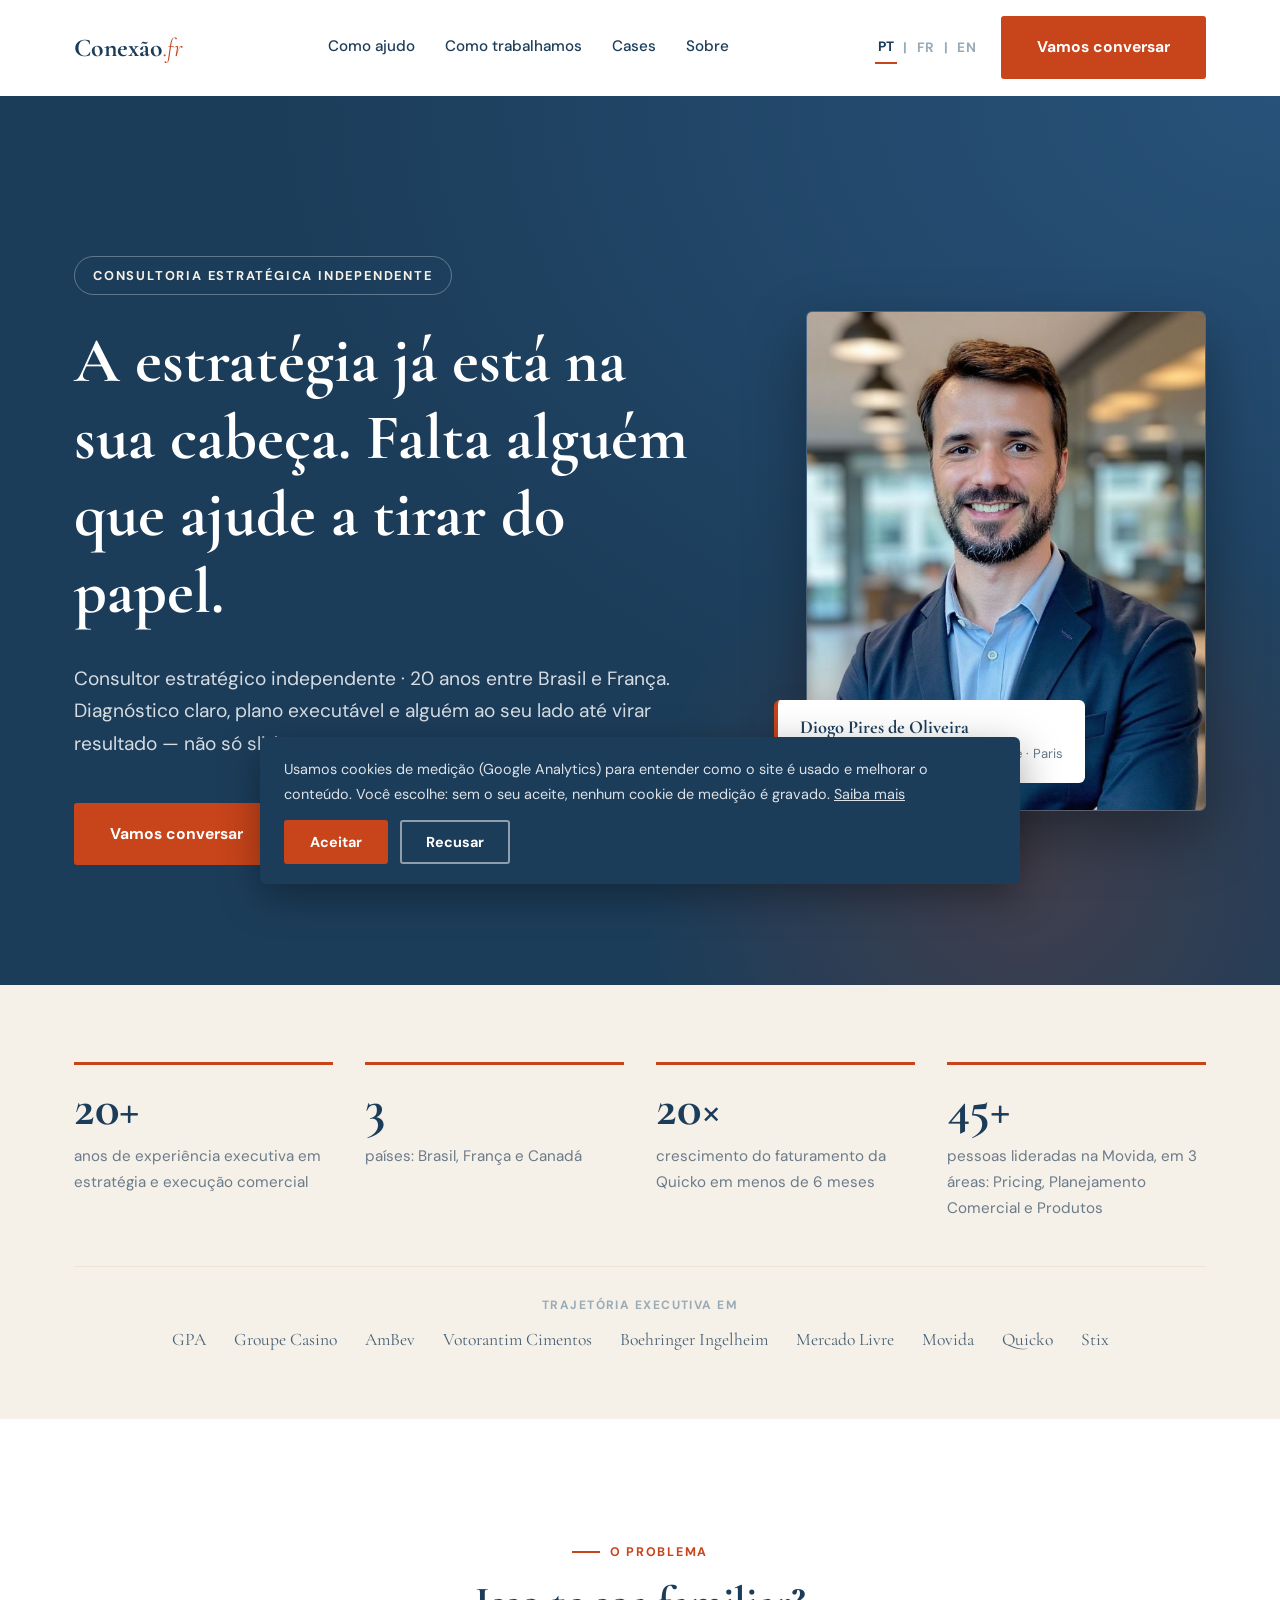
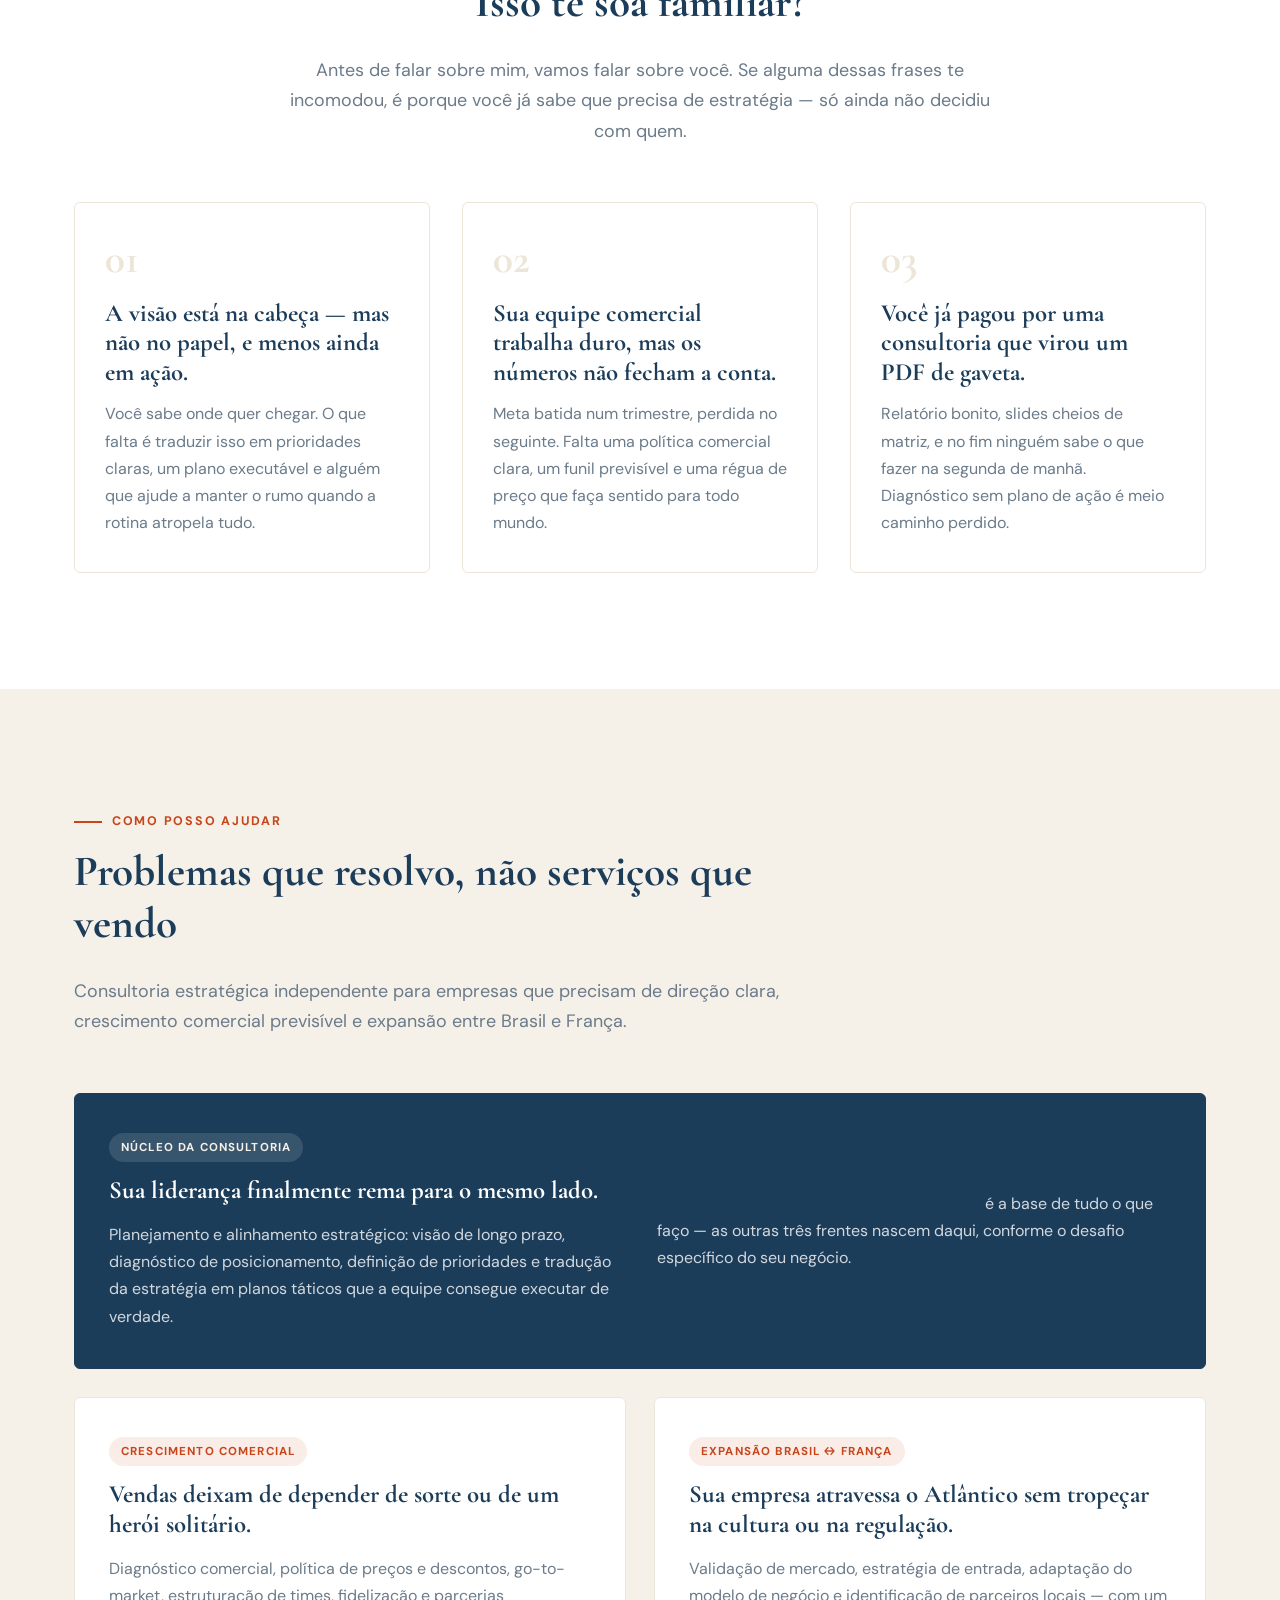
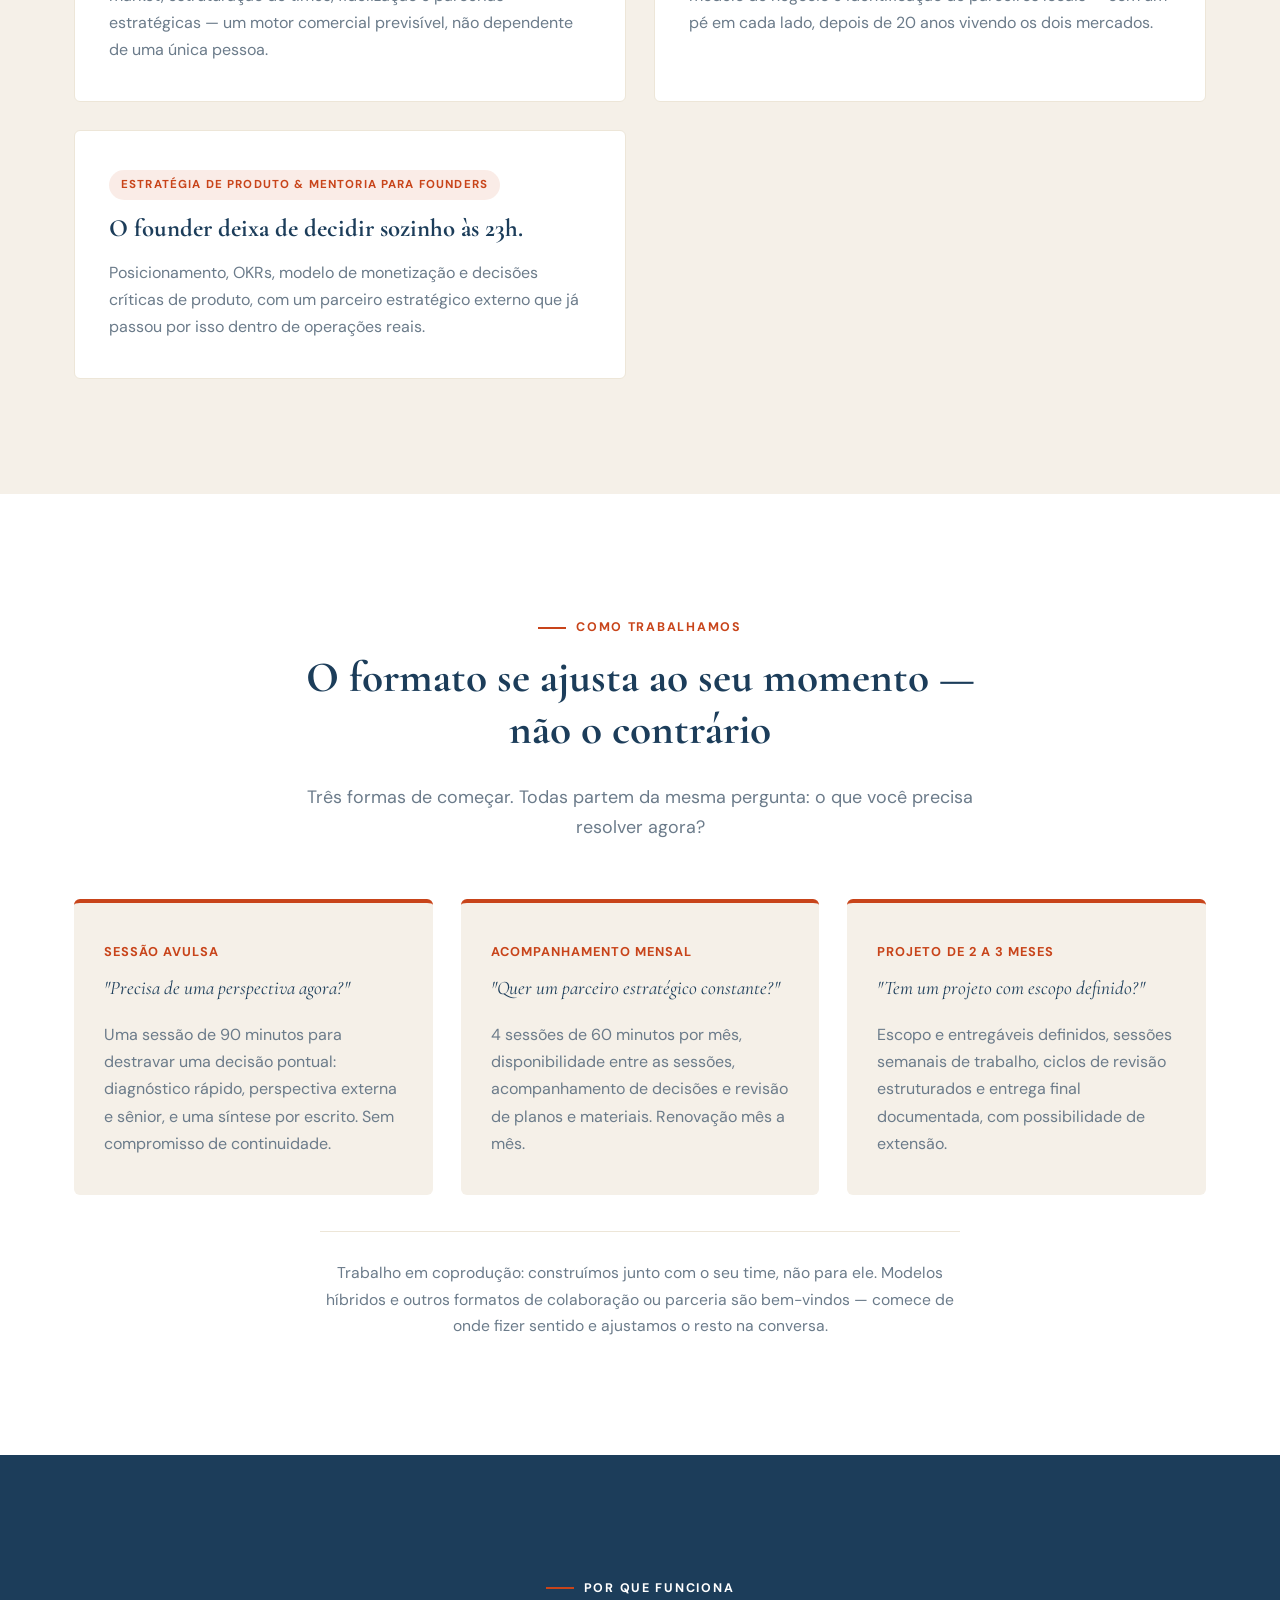
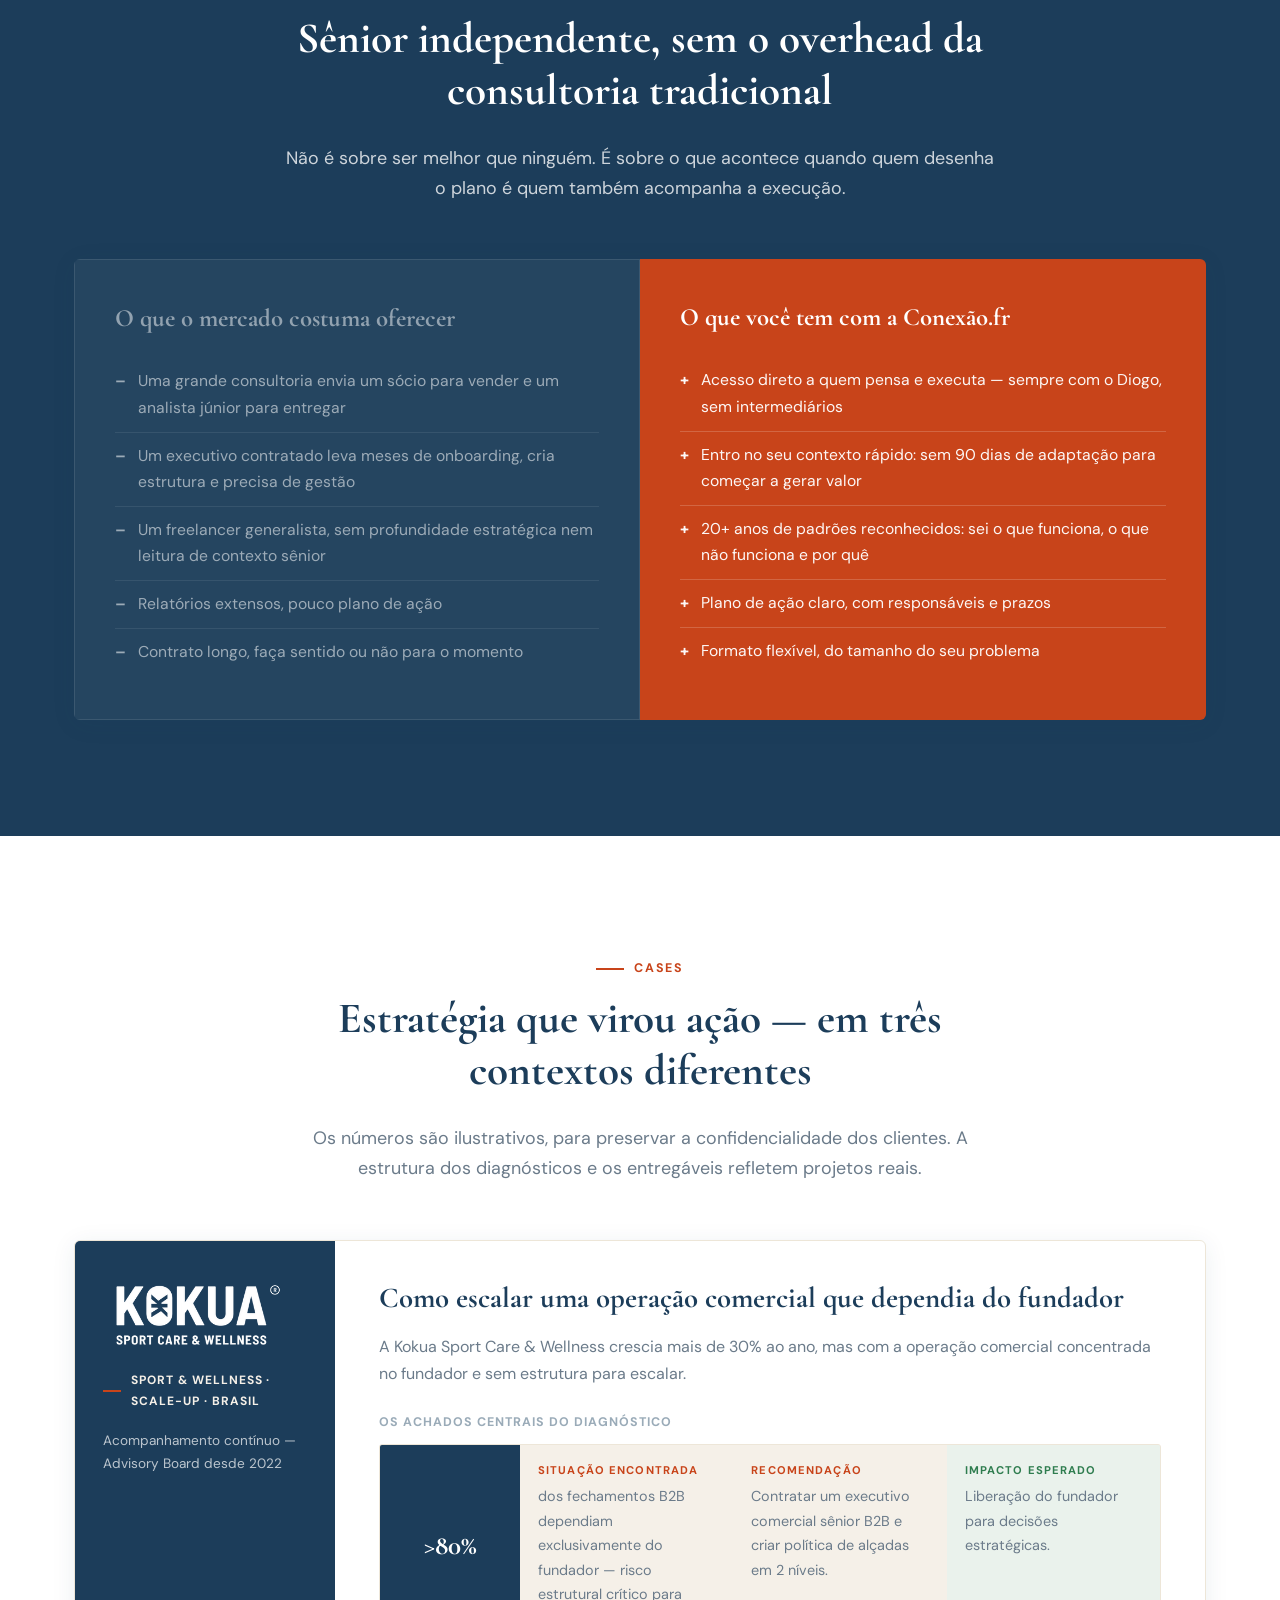
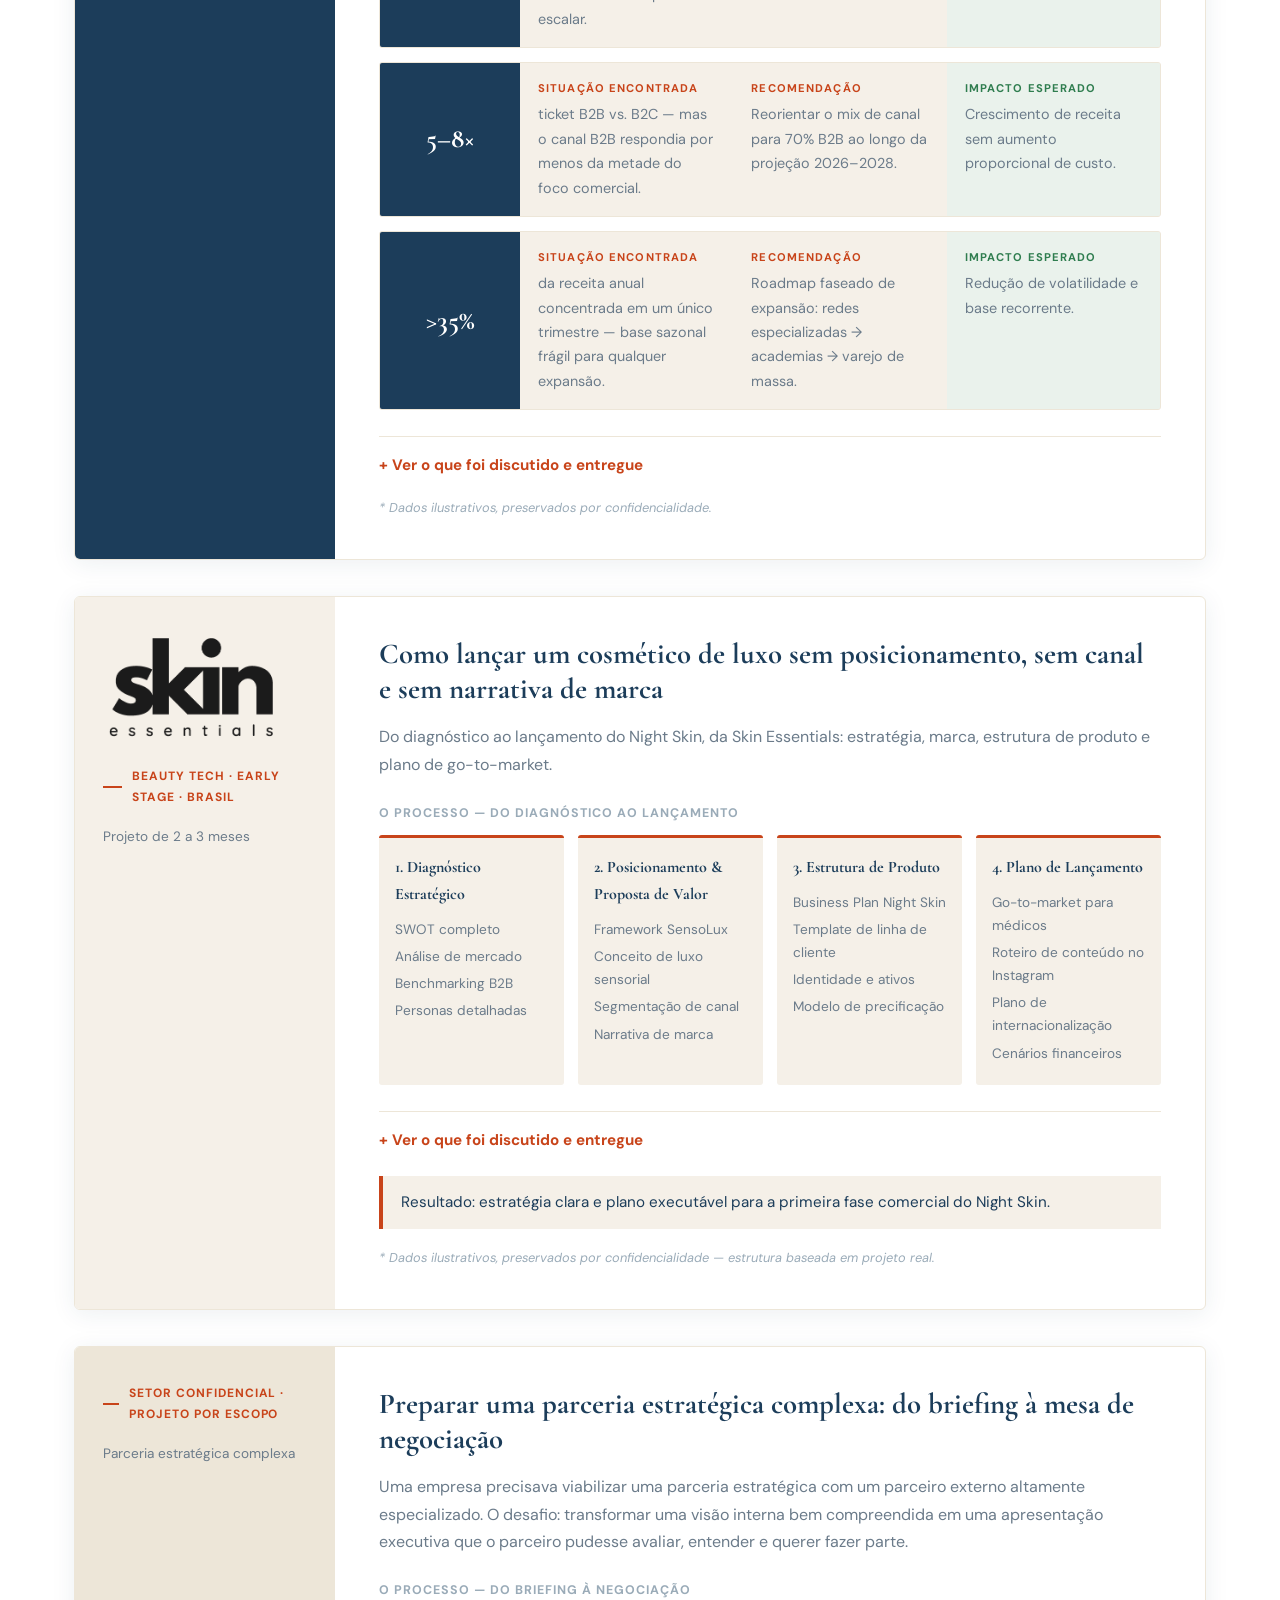
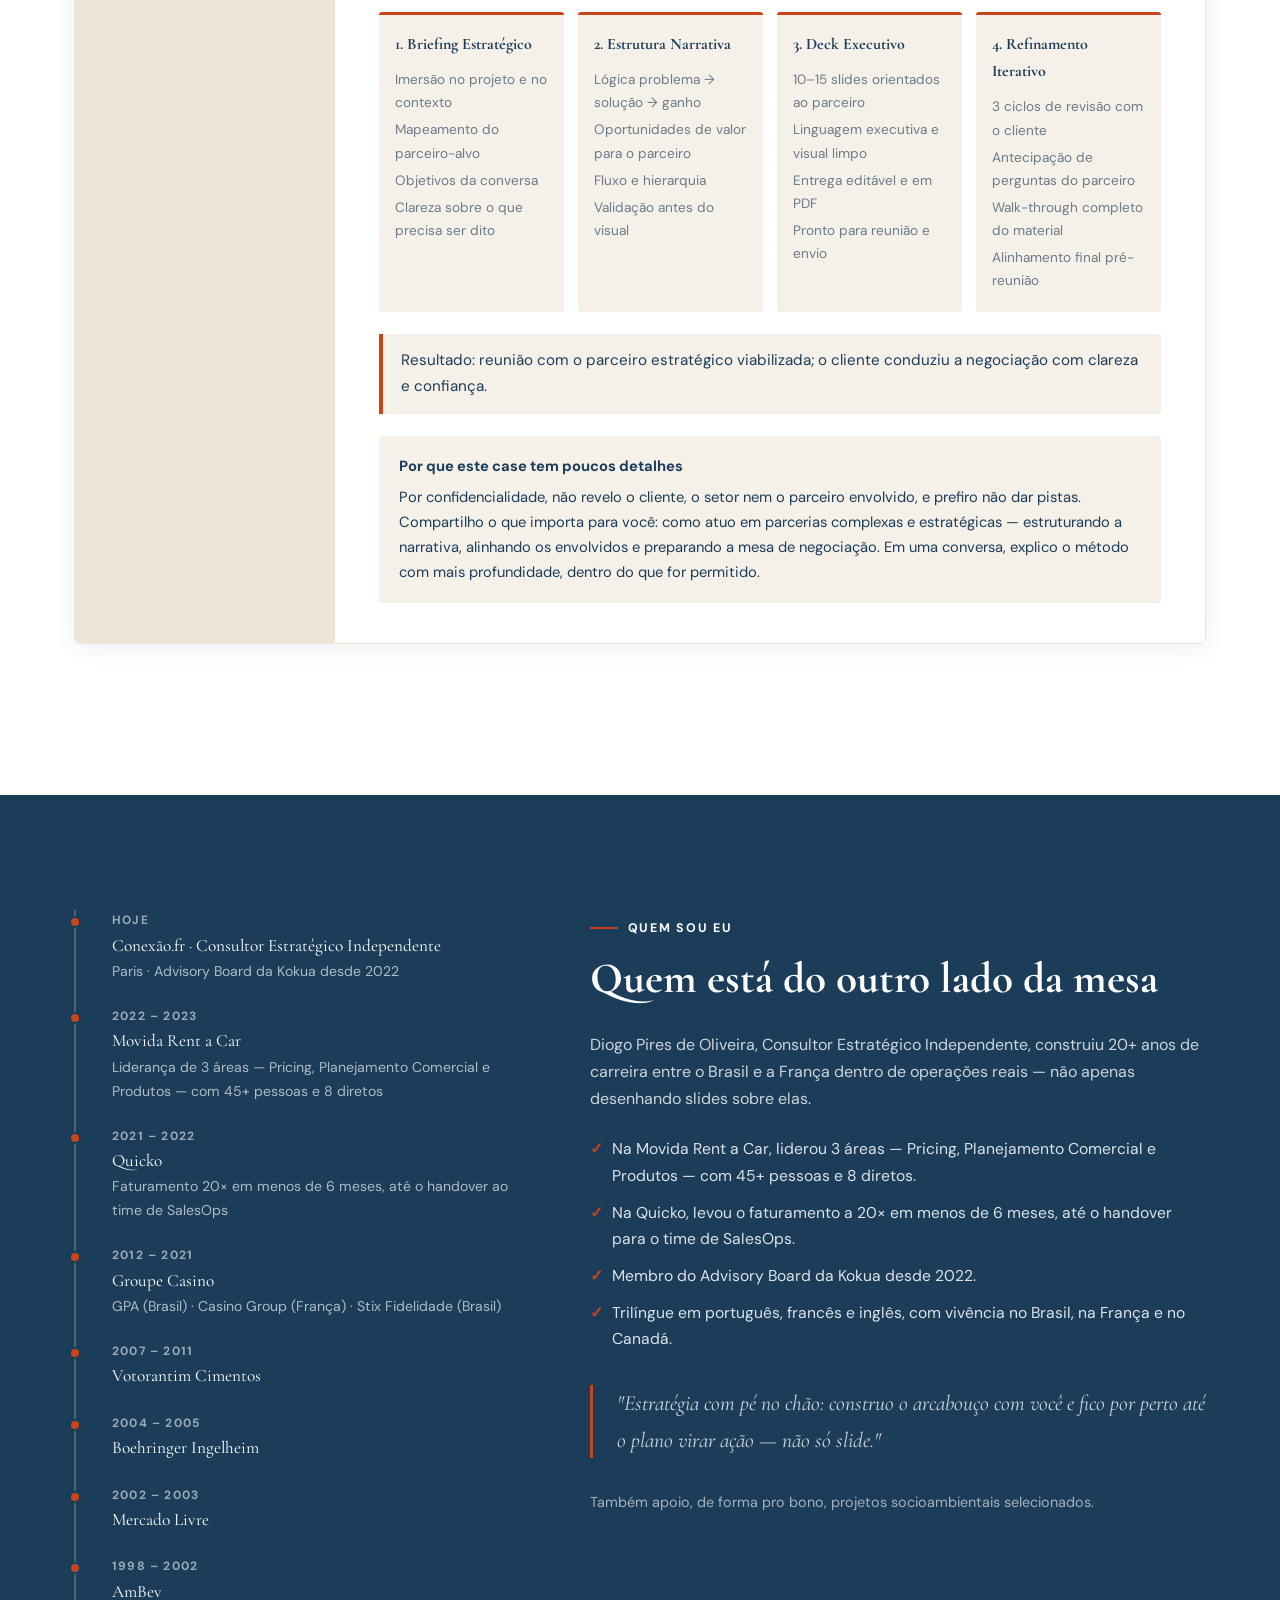
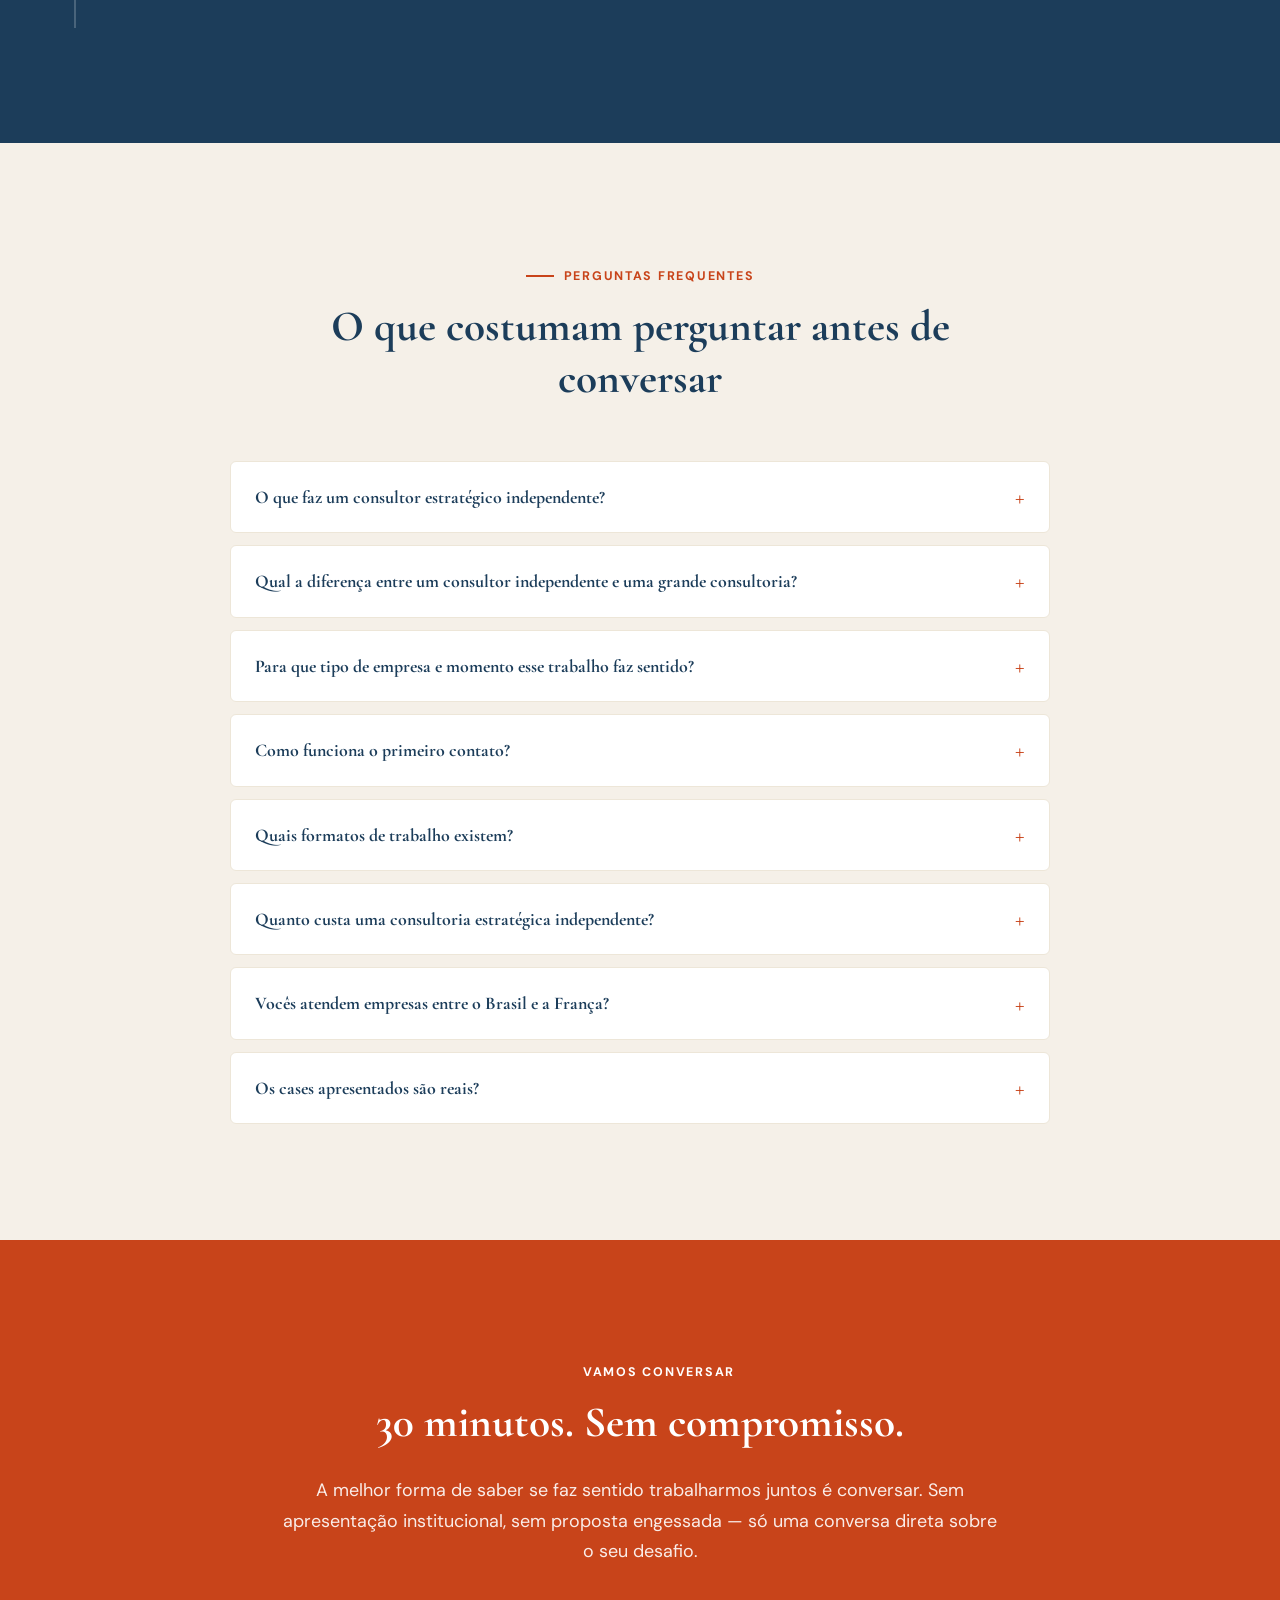
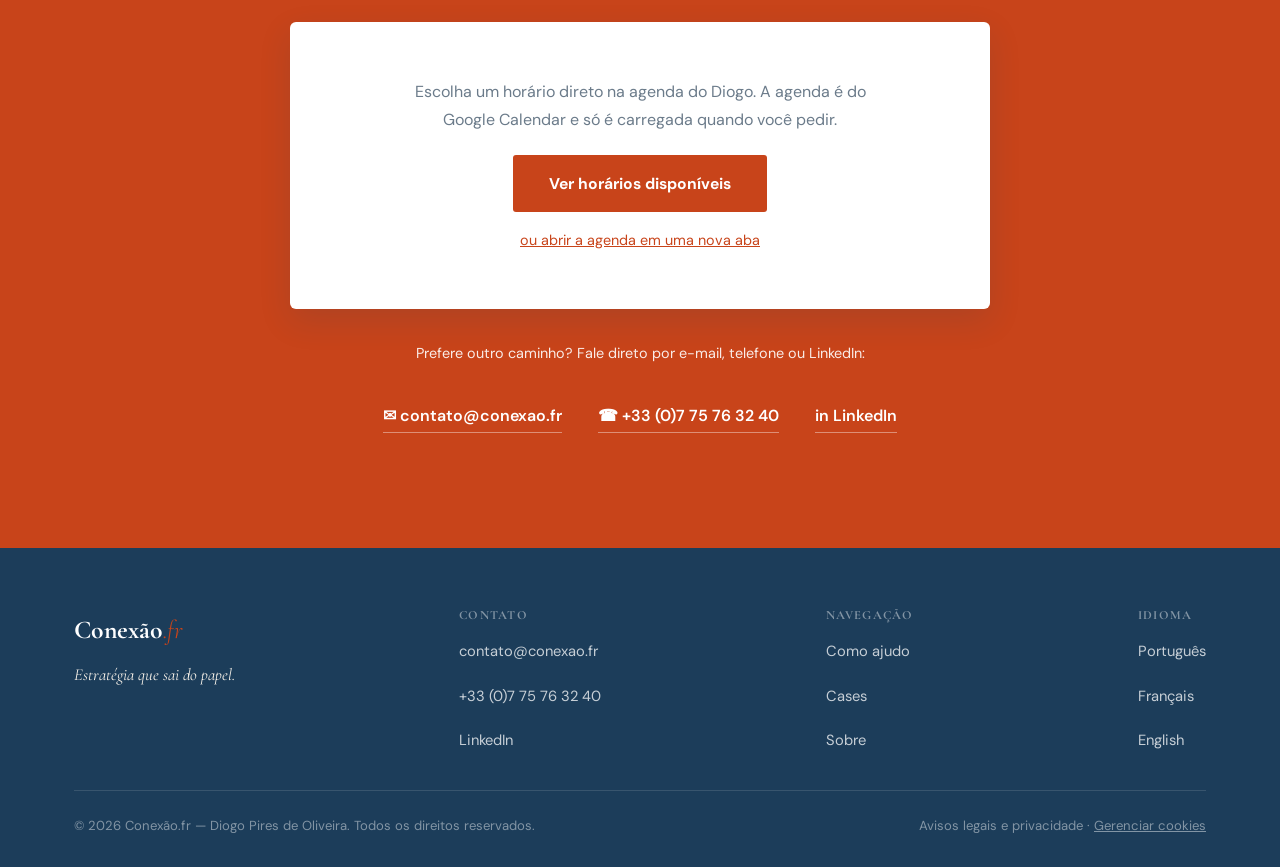
==== commit 06e7e686: "Endereço em Chatou nos avisos legais e no schema; texto de cookies sem Google Ads por ora Co-Authore" ====
--- a/index.html
+++ b/index.html
@@ -73,7 +73,7 @@
       "image": "https://conexao.fr/assets/foto-diogo.jpg",
       "email": "contato@conexao.fr",
       "telephone": "+33775763240",
-      "address": { "@type": "PostalAddress", "addressLocality": "Paris", "addressCountry": "FR" },
+      "address": { "@type": "PostalAddress", "addressLocality": "Chatou", "postalCode": "78400", "addressCountry": "FR" },
       "worksFor": { "@id": "https://conexao.fr/#conexaofr" },
       "knowsLanguage": ["pt-BR", "fr", "en"],
       "knowsAbout": ["Planejamento estratégico", "Estratégia comercial", "Pricing", "Go-to-market", "Expansão Brasil-França", "Estratégia de produto", "Mentoria para founders"],
@@ -102,7 +102,7 @@
       "image": "https://conexao.fr/assets/og-image.png",
       "email": "contato@conexao.fr",
       "telephone": "+33775763240",
-      "address": { "@type": "PostalAddress", "addressLocality": "Paris", "addressCountry": "FR" },
+      "address": { "@type": "PostalAddress", "addressLocality": "Chatou", "postalCode": "78400", "addressCountry": "FR" },
       "areaServed": ["Brasil", "França"],
       "availableLanguage": ["Portuguese", "French", "English"],
       "slogan": "Estratégia que sai do papel.",
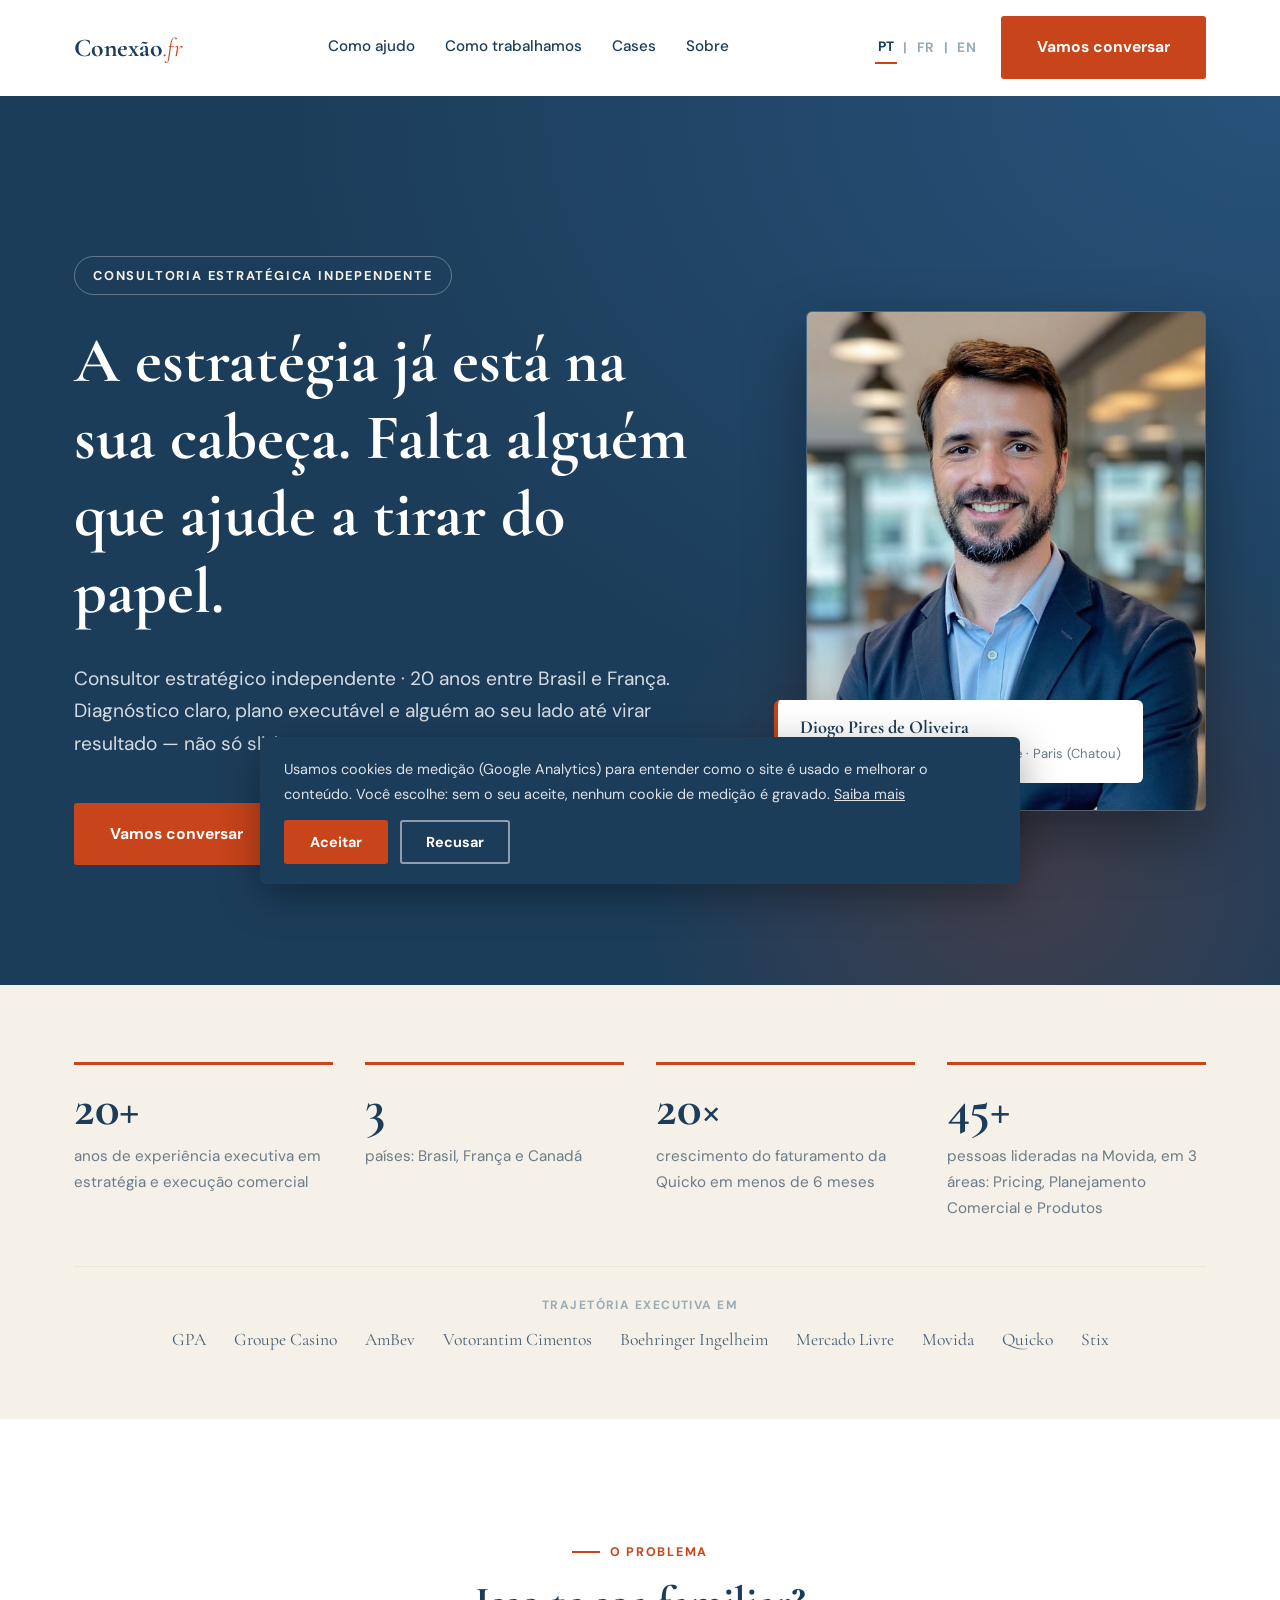
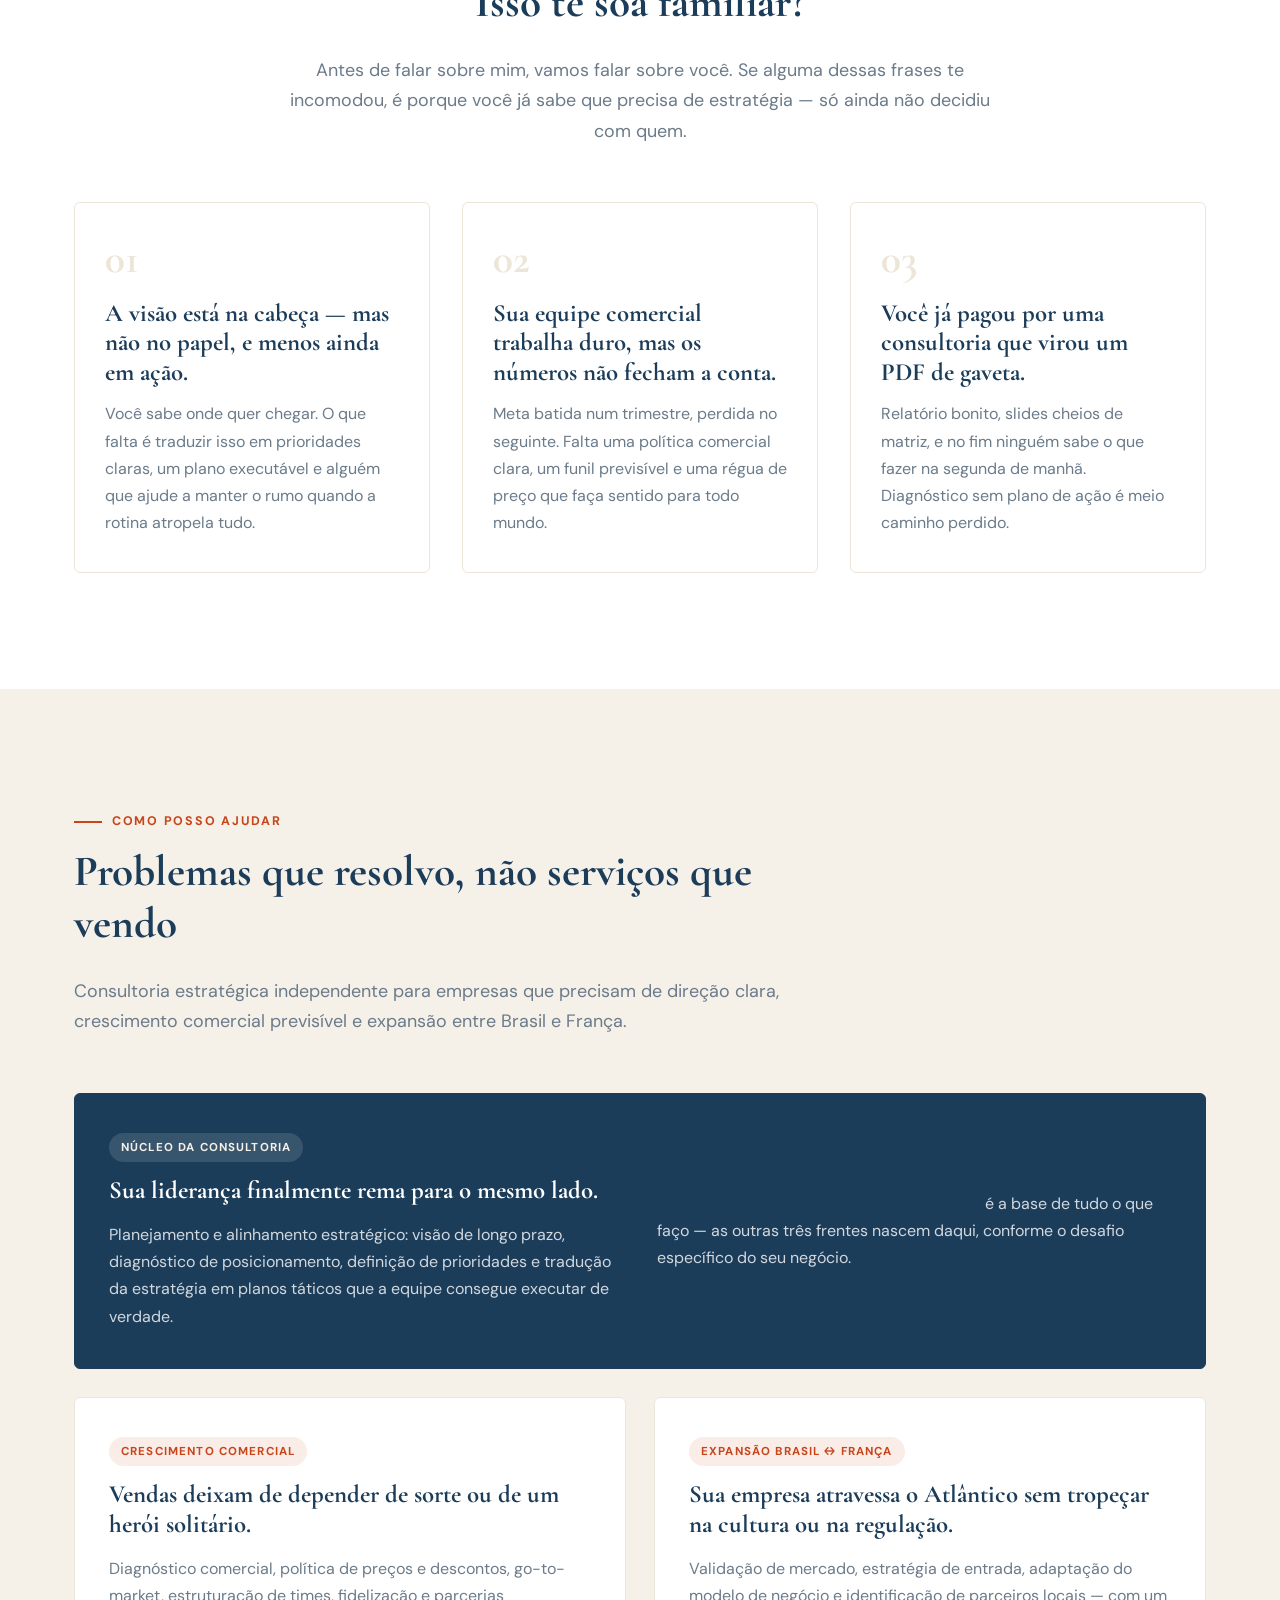
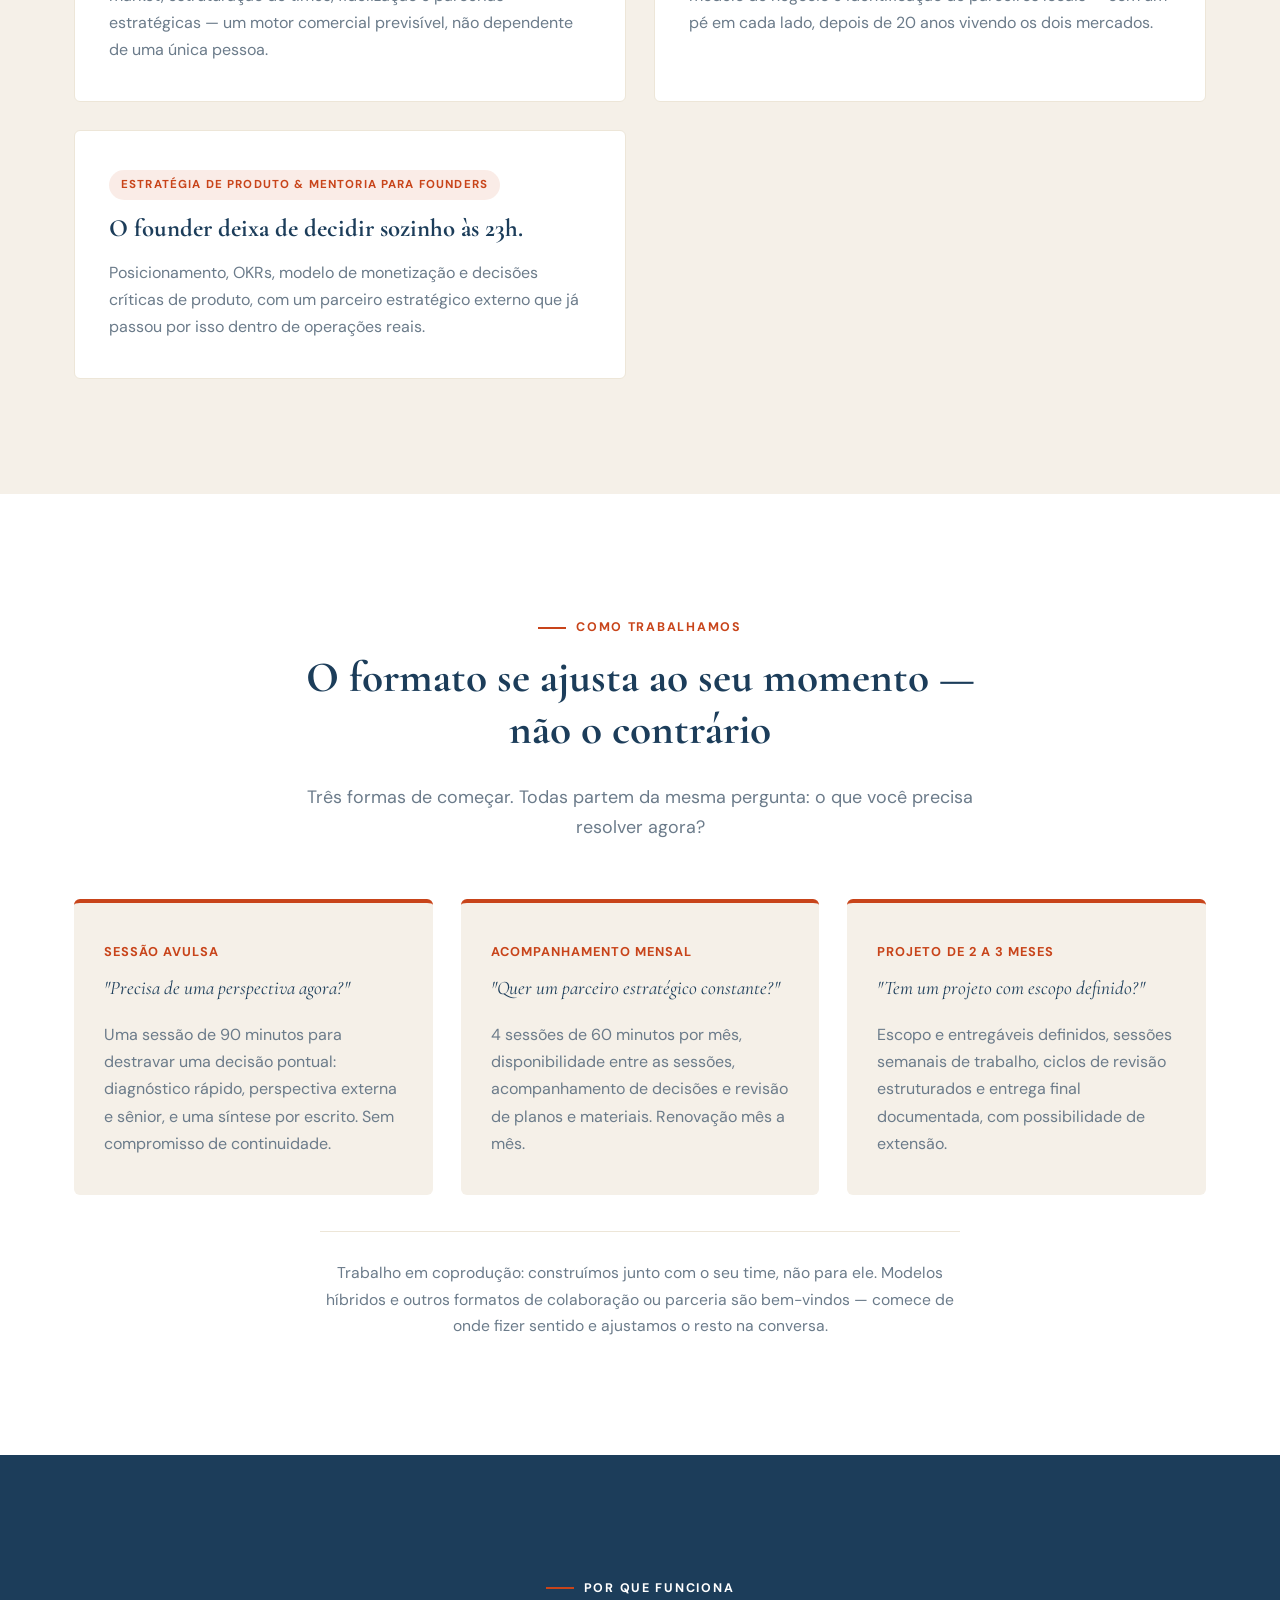
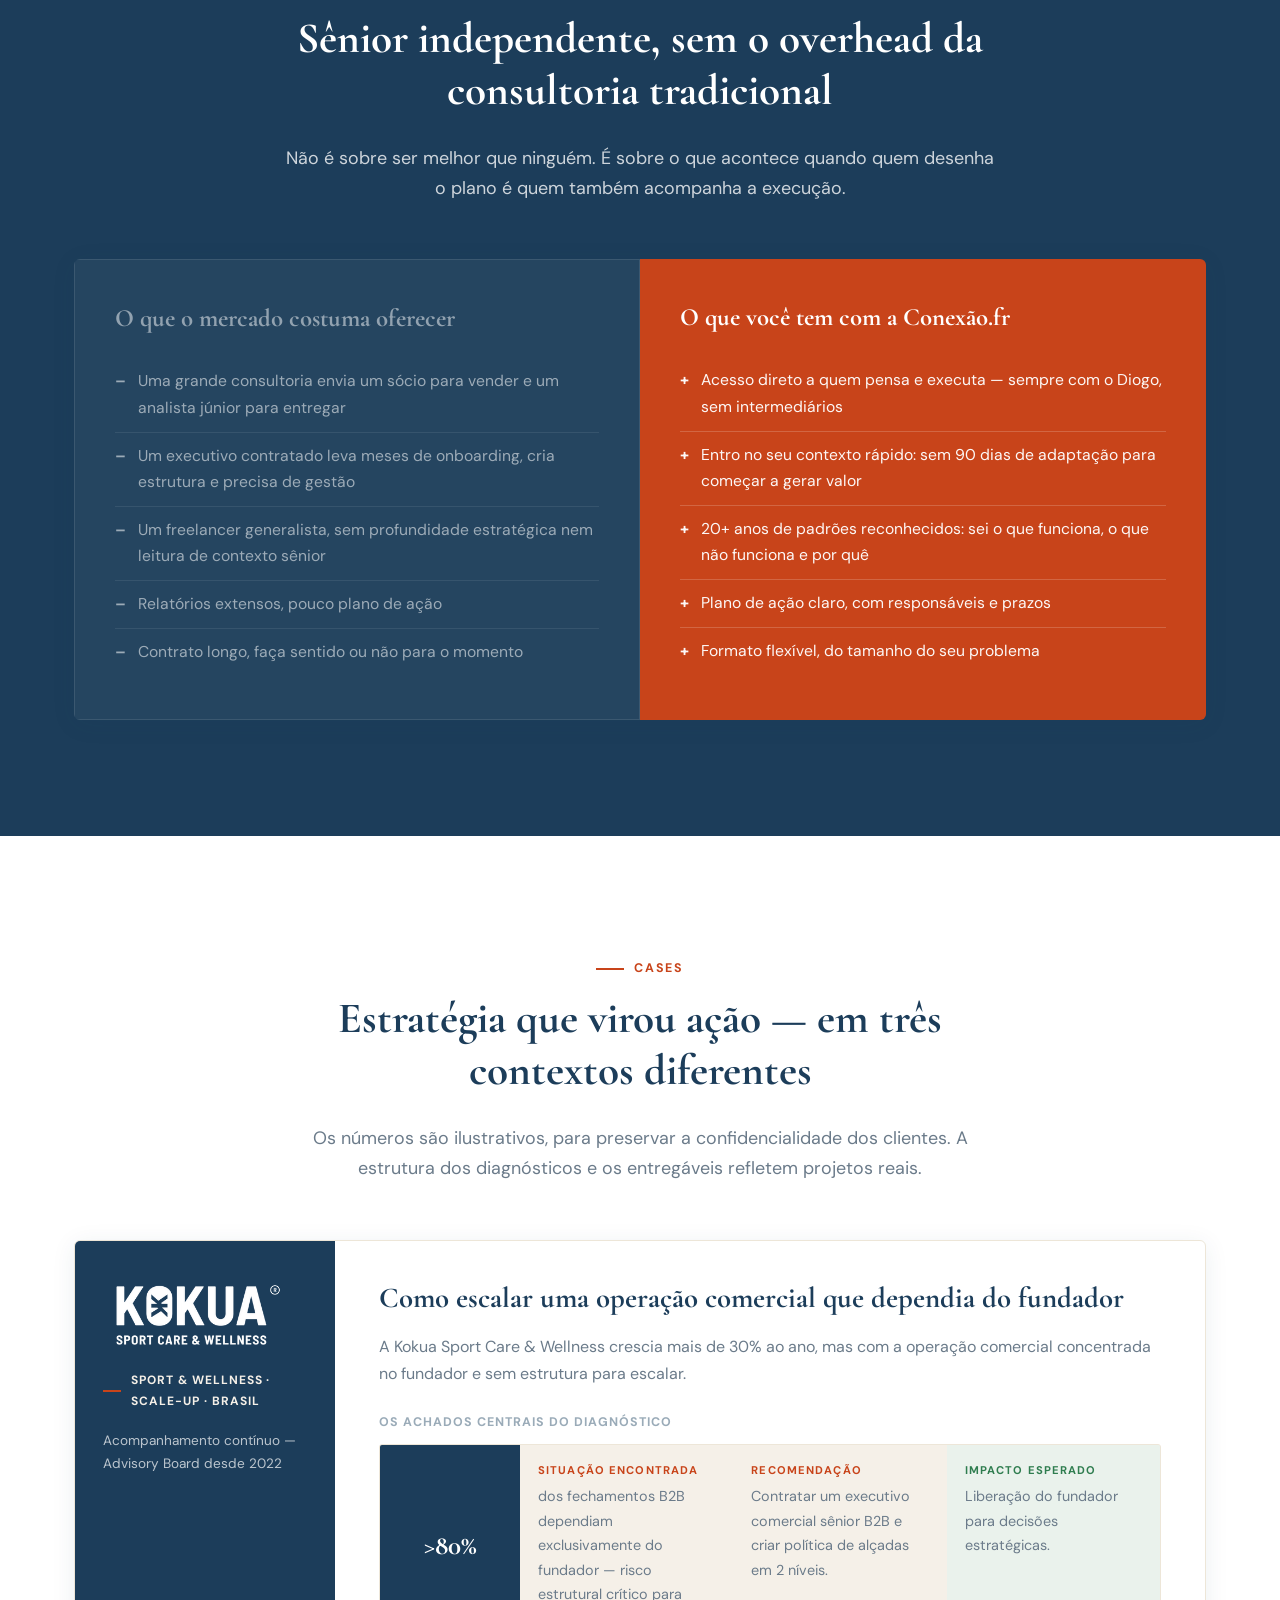
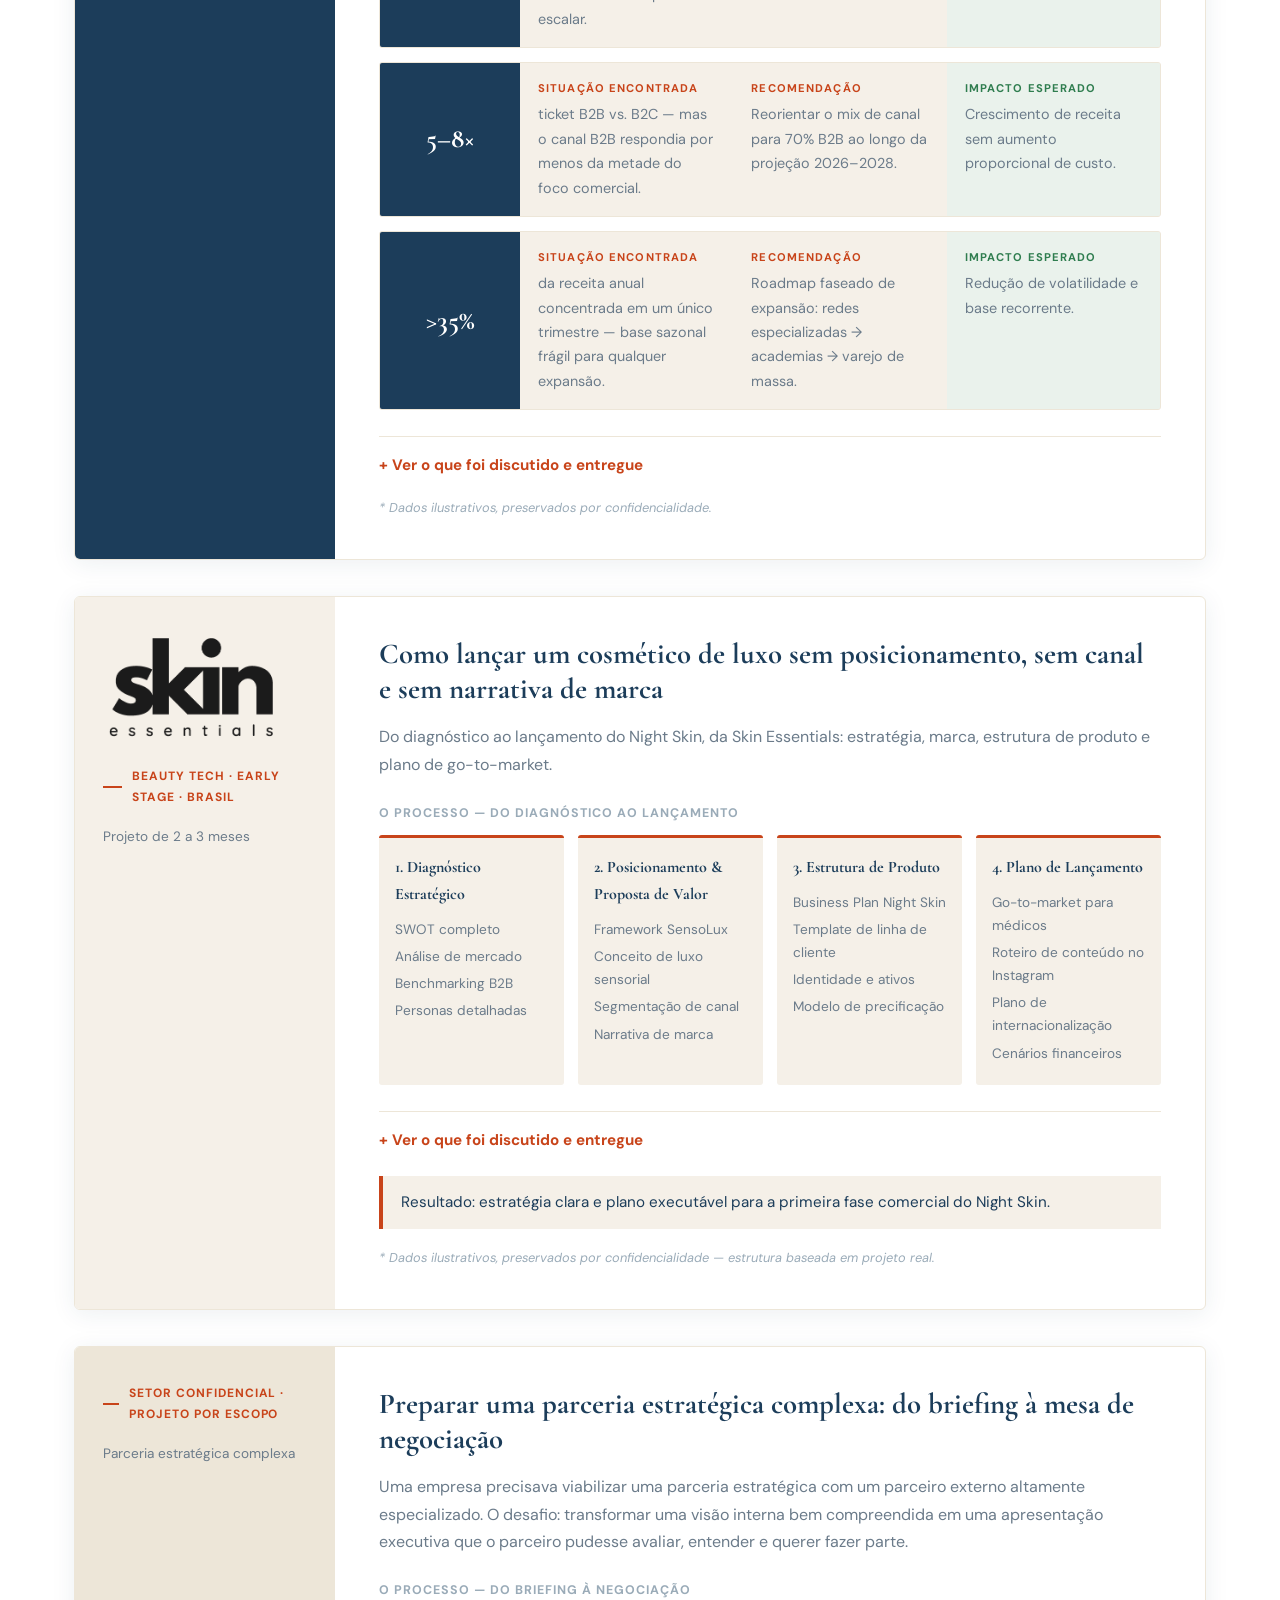
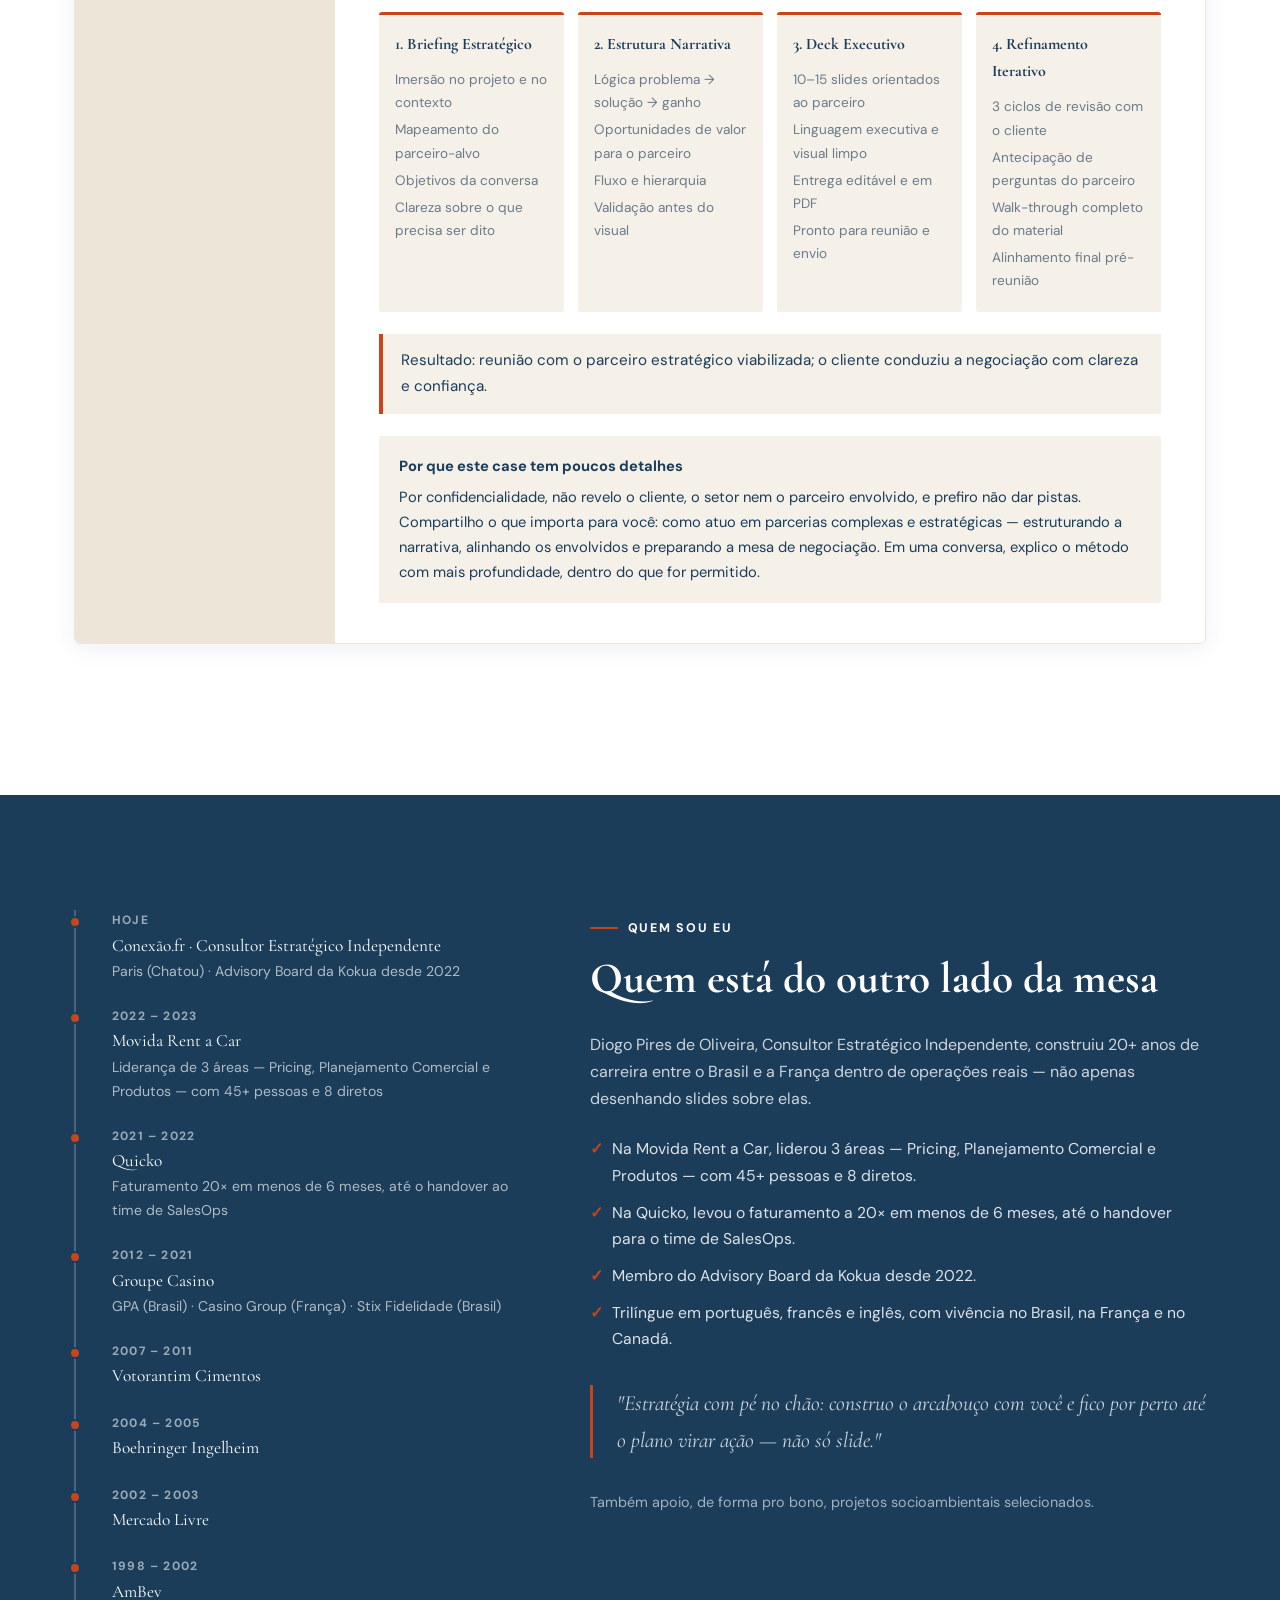
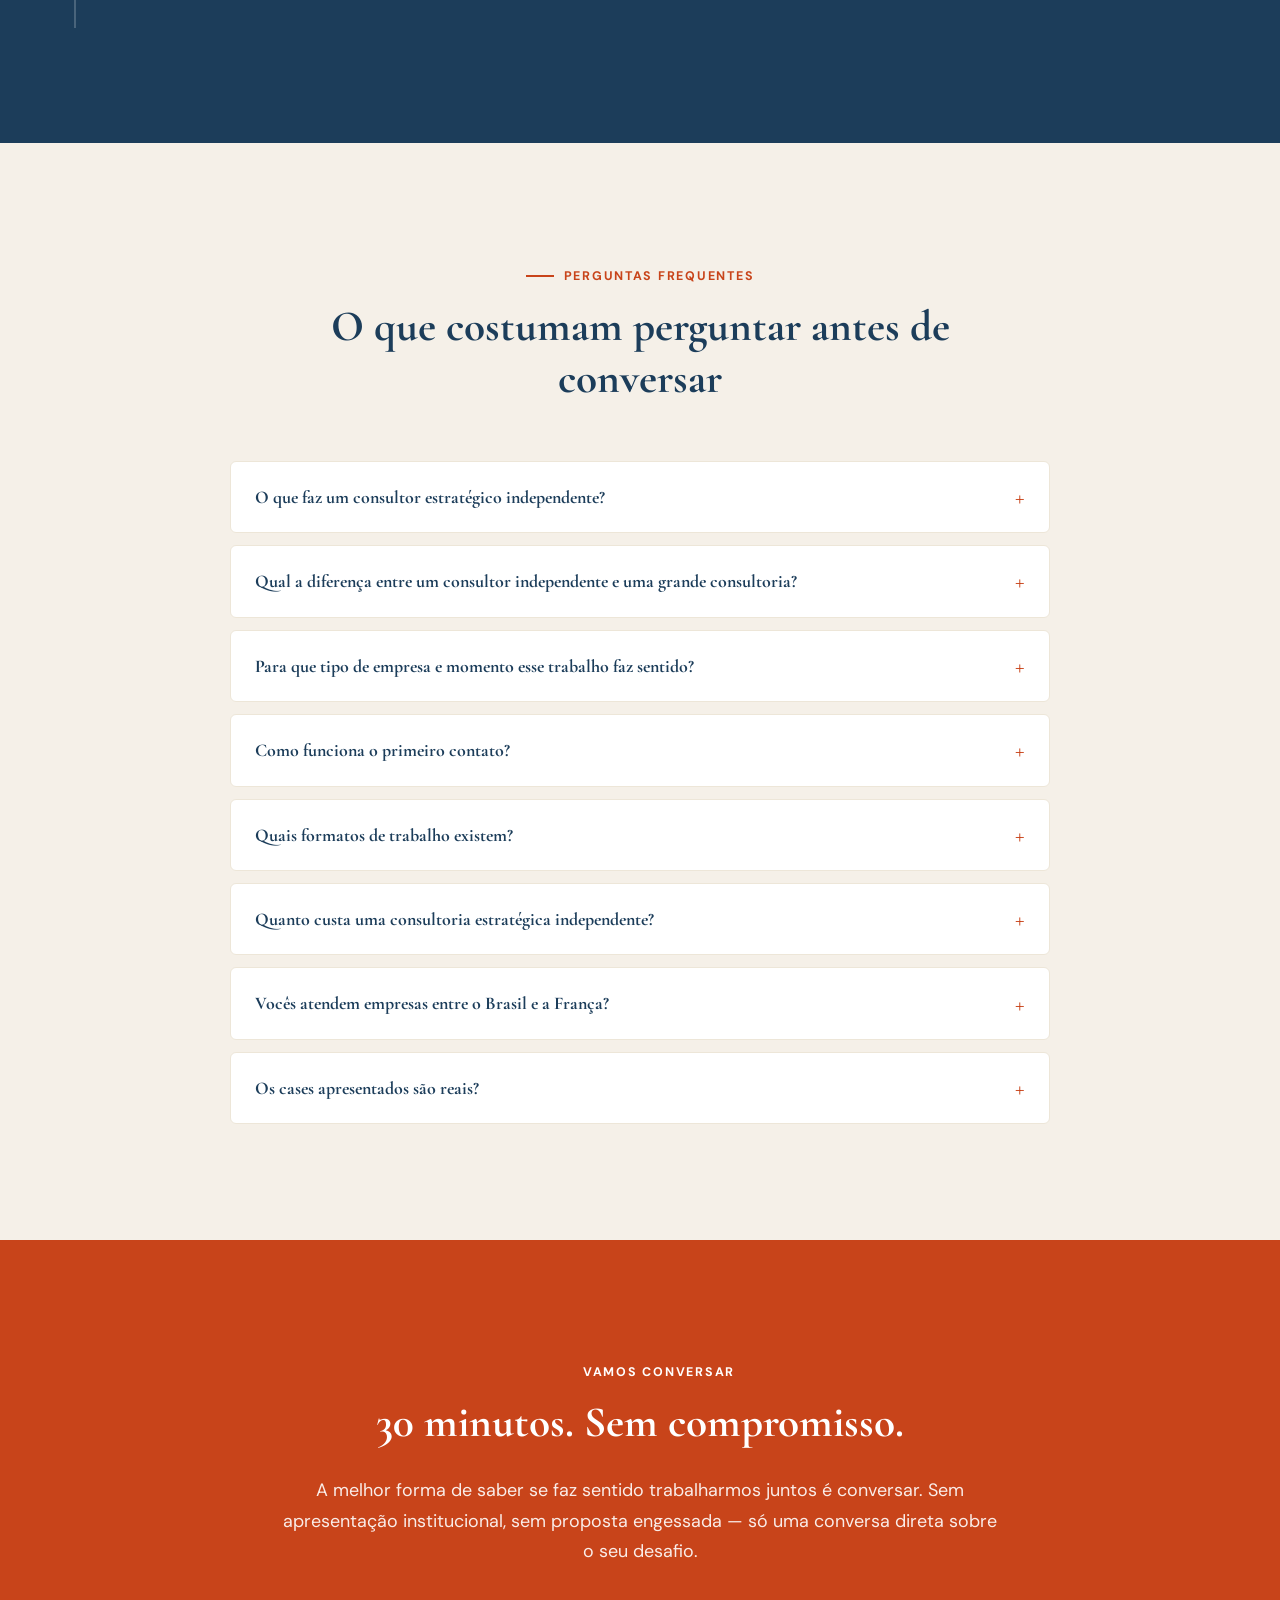
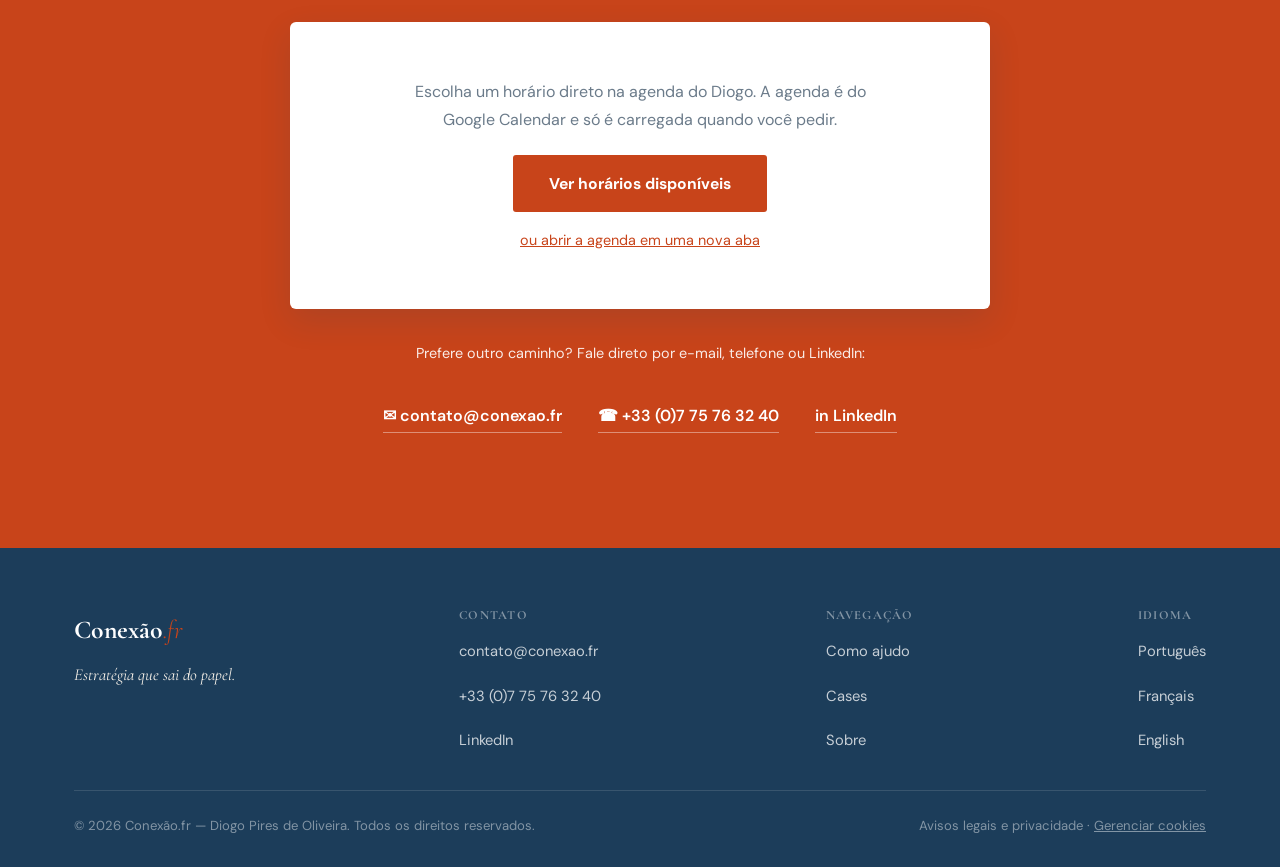
==== commit 13716728: "Corrige LinkedIn, mostra Paris (Chatou) e conserta estouro lateral do menu no mobile Co-Authored-By:" ====
--- a/index.html
+++ b/index.html
@@ -89,7 +89,7 @@
         { "@type": "Organization", "name": "Movida" }
       ],
       "memberOf": { "@type": "Organization", "name": "Kokua Sport Care & Wellness", "description": "Advisory Board desde 2022" },
-      "sameAs": ["https://www.linkedin.com/in/diogopiresdeoliveira/"]
+      "sameAs": ["https://www.linkedin.com/in/diogooliveira"]
     },
     {
       "@type": "ProfessionalService",
@@ -199,7 +199,7 @@
         </div>
         <div class="hero-card">
           <strong>Diogo Pires de Oliveira</strong>
-          <span>Consultor Estratégico Independente · Paris</span>
+          <span>Consultor Estratégico Independente · Paris (Chatou)</span>
         </div>
       </div>
     </div>
@@ -518,7 +518,7 @@
     <div class="container about-grid">
       <div>
         <ul class="timeline" aria-label="Trajetória profissional">
-          <li><span class="when">Hoje</span><span class="what">Conexão.fr · Consultor Estratégico Independente</span><span class="detail">Paris · Advisory Board da Kokua desde 2022</span></li>
+          <li><span class="when">Hoje</span><span class="what">Conexão.fr · Consultor Estratégico Independente</span><span class="detail">Paris (Chatou) · Advisory Board da Kokua desde 2022</span></li>
           <li><span class="when">2022 – 2023</span><span class="what">Movida Rent a Car</span><span class="detail">Liderança de 3 áreas — Pricing, Planejamento Comercial e Produtos — com 45+ pessoas e 8 diretos</span></li>
           <li><span class="when">2021 – 2022</span><span class="what">Quicko</span><span class="detail">Faturamento 20× em menos de 6 meses, até o handover ao time de SalesOps</span></li>
           <li><span class="when">2012 – 2021</span><span class="what">Groupe Casino</span><span class="detail">GPA (Brasil) · Casino Group (França) · Stix Fidelidade (Brasil)</span></li>
@@ -590,7 +590,7 @@
       <div class="contact-links">
         <a href="mailto:contato@conexao.fr">✉ contato@conexao.fr</a>
         <a href="tel:+33775763240">☎ +33 (0)7 75 76 32 40</a>
-        <a href="https://www.linkedin.com/in/diogopiresdeoliveira/" target="_blank" rel="noopener">in LinkedIn</a>
+        <a href="https://www.linkedin.com/in/diogooliveira" target="_blank" rel="noopener">in LinkedIn</a>
       </div>
     </div>
   </section>
@@ -608,7 +608,7 @@
         <h4>Contato</h4>
         <p><a href="mailto:contato@conexao.fr">contato@conexao.fr</a></p>
         <p><a href="tel:+33775763240">+33 (0)7 75 76 32 40</a></p>
-        <p><a href="https://www.linkedin.com/in/diogopiresdeoliveira/" target="_blank" rel="noopener">LinkedIn</a></p>
+        <p><a href="https://www.linkedin.com/in/diogooliveira" target="_blank" rel="noopener">LinkedIn</a></p>
       </div>
       <div class="footer-col">
         <h4>Navegação</h4>
--- a/assets/site.css
+++ b/assets/site.css
@@ -436,3 +436,12 @@
 .faq-item p{ padding-bottom:22px; margin:0; }
 
 .scheduler-embed iframe[hidden], .scheduler-placeholder[hidden]{ display:none; }
+
+/* Correções de mobile: o botão do topo não pode esticar nem estourar a largura */
+body{ overflow-x:clip; }
+.nav-right .btn{ width:auto; }
+@media (max-width:480px){
+  .nav-inner{ padding:12px 16px; gap:10px; }
+  .logo{ font-size:1.35rem; }
+  .nav-right .btn{ padding:10px 14px; font-size:.85rem; }
+}
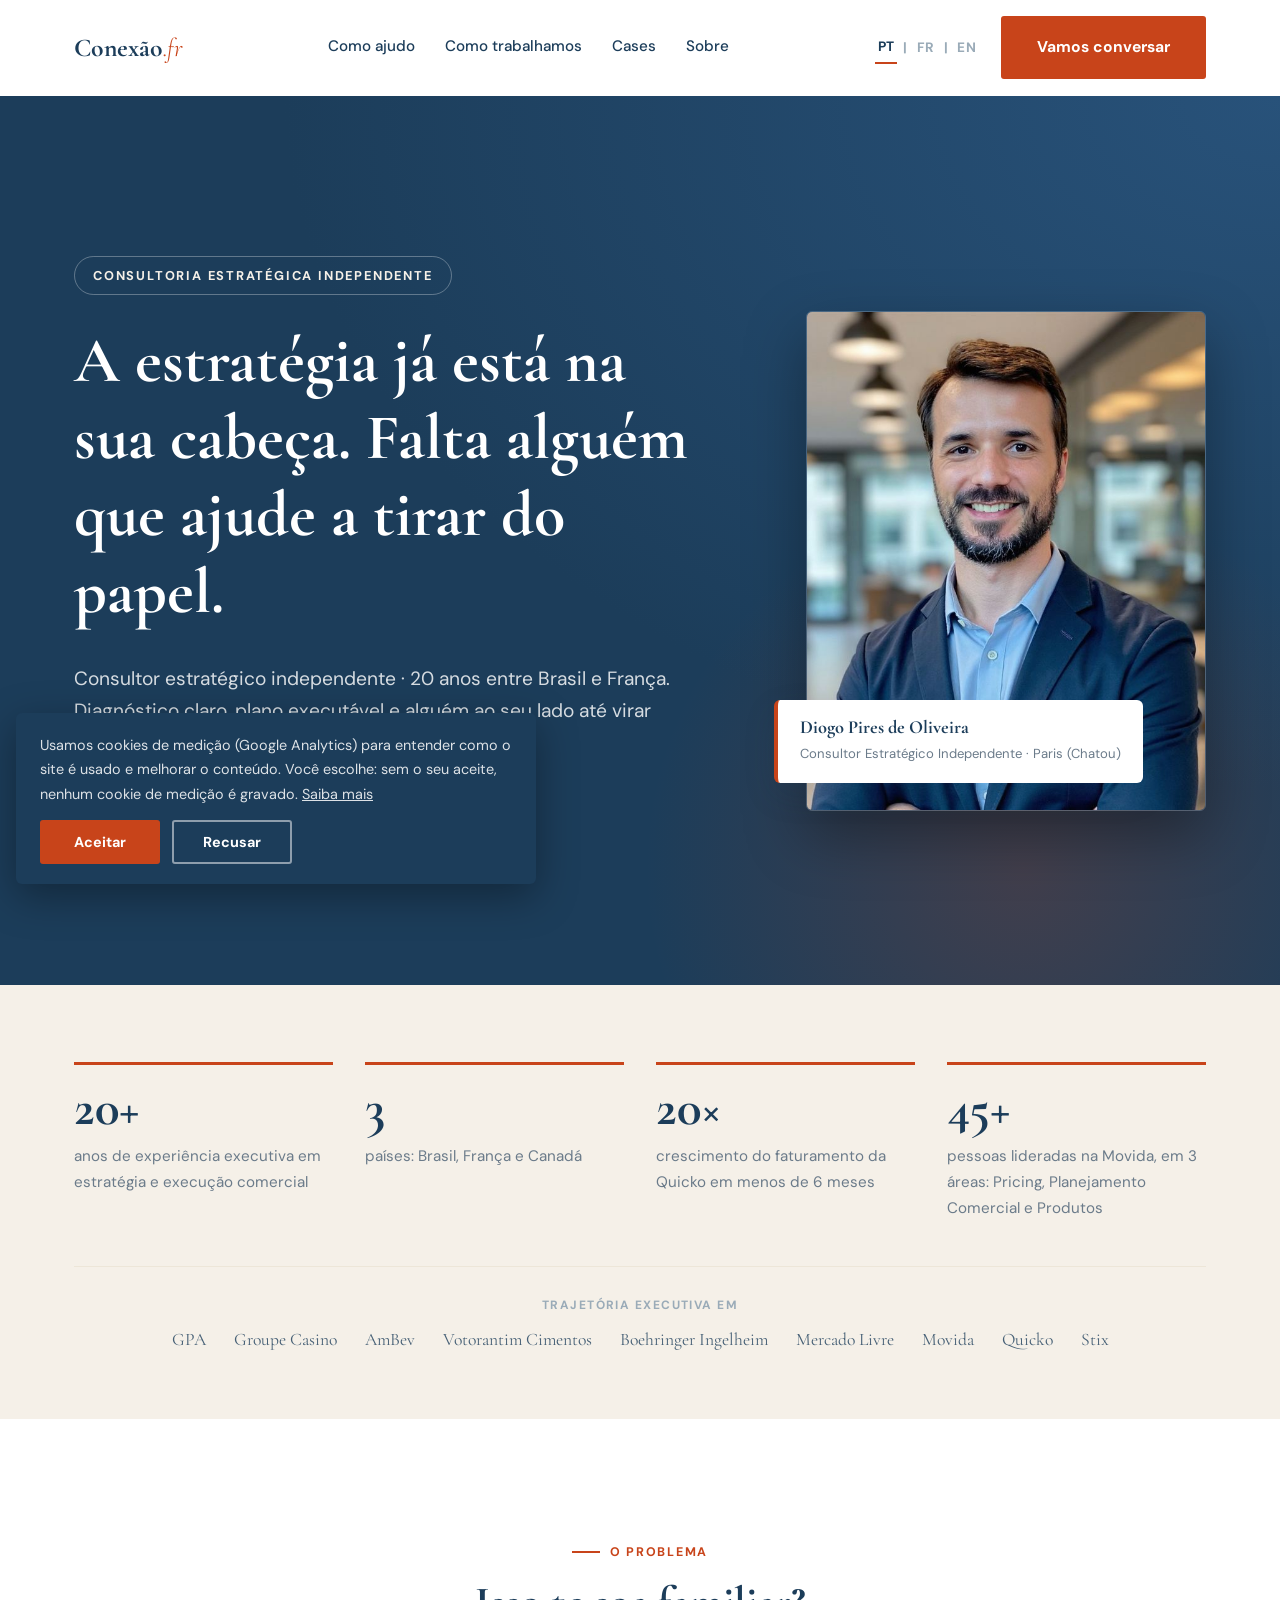
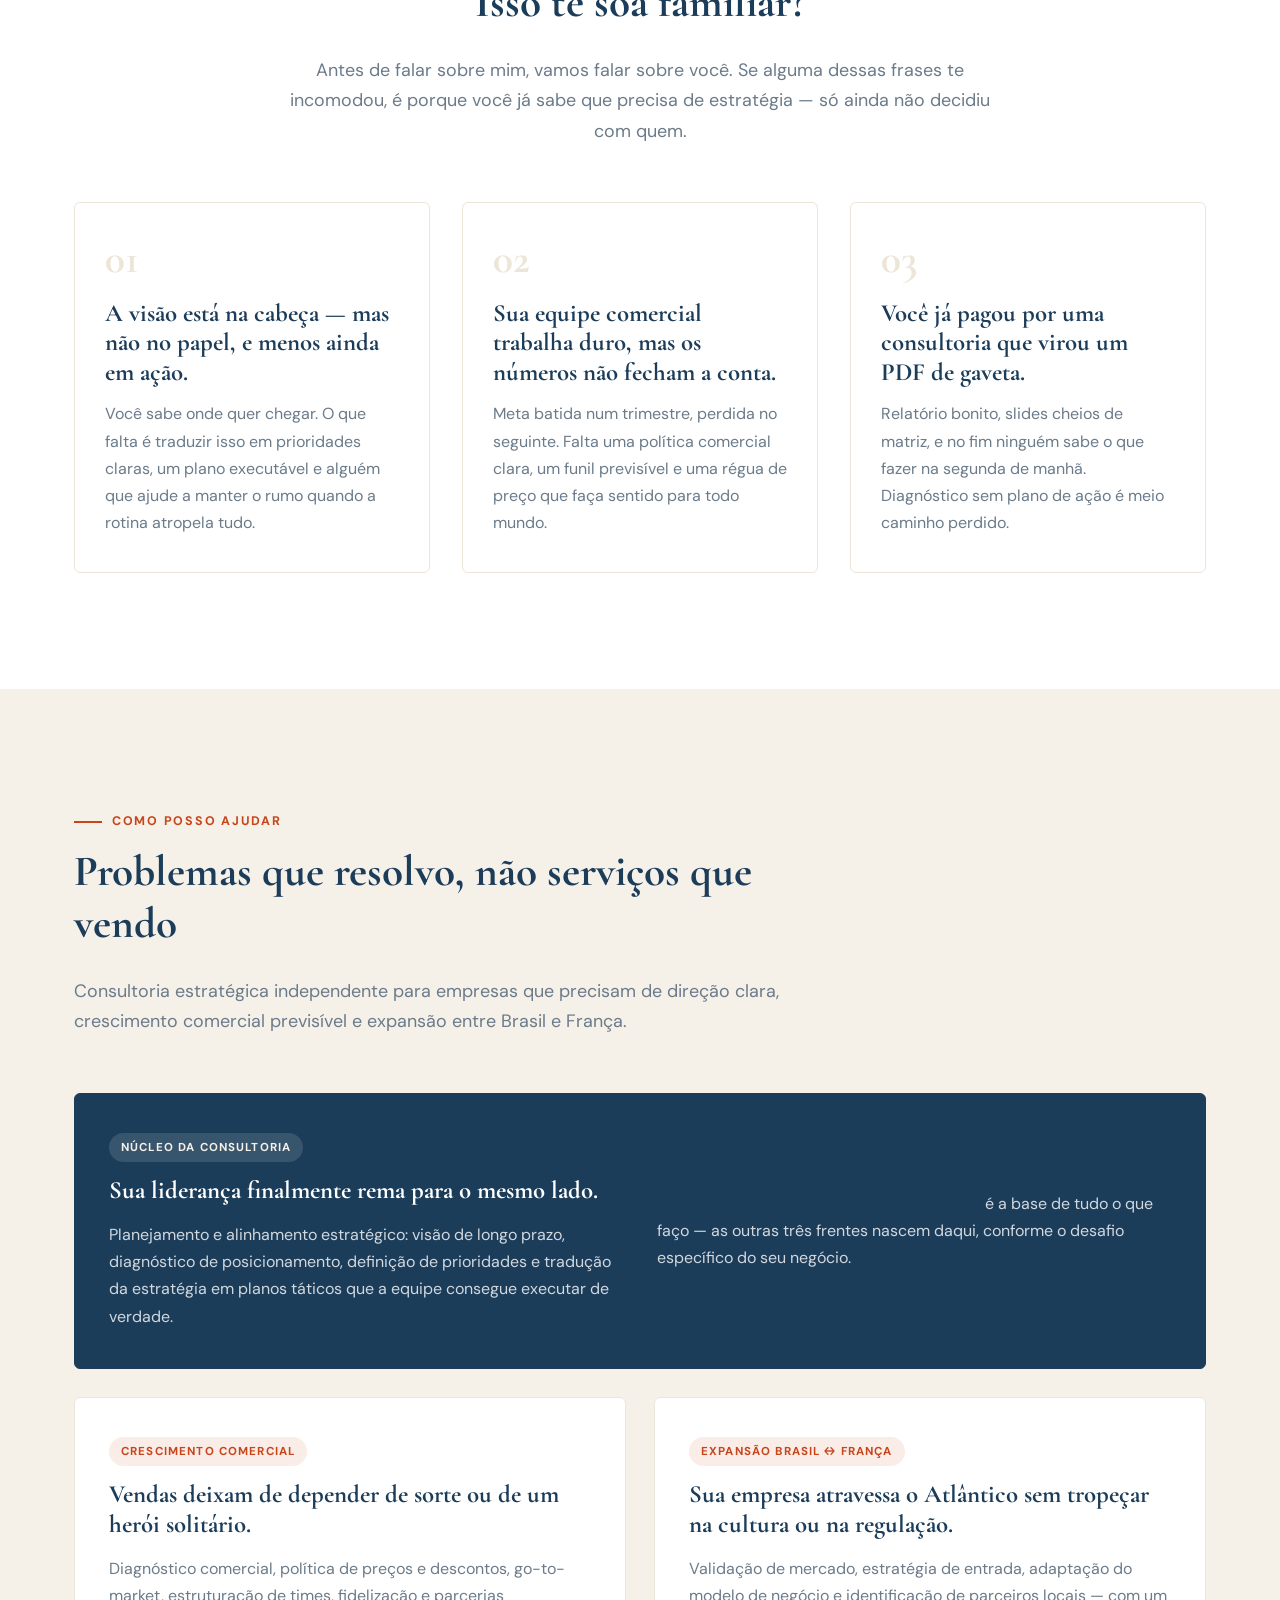
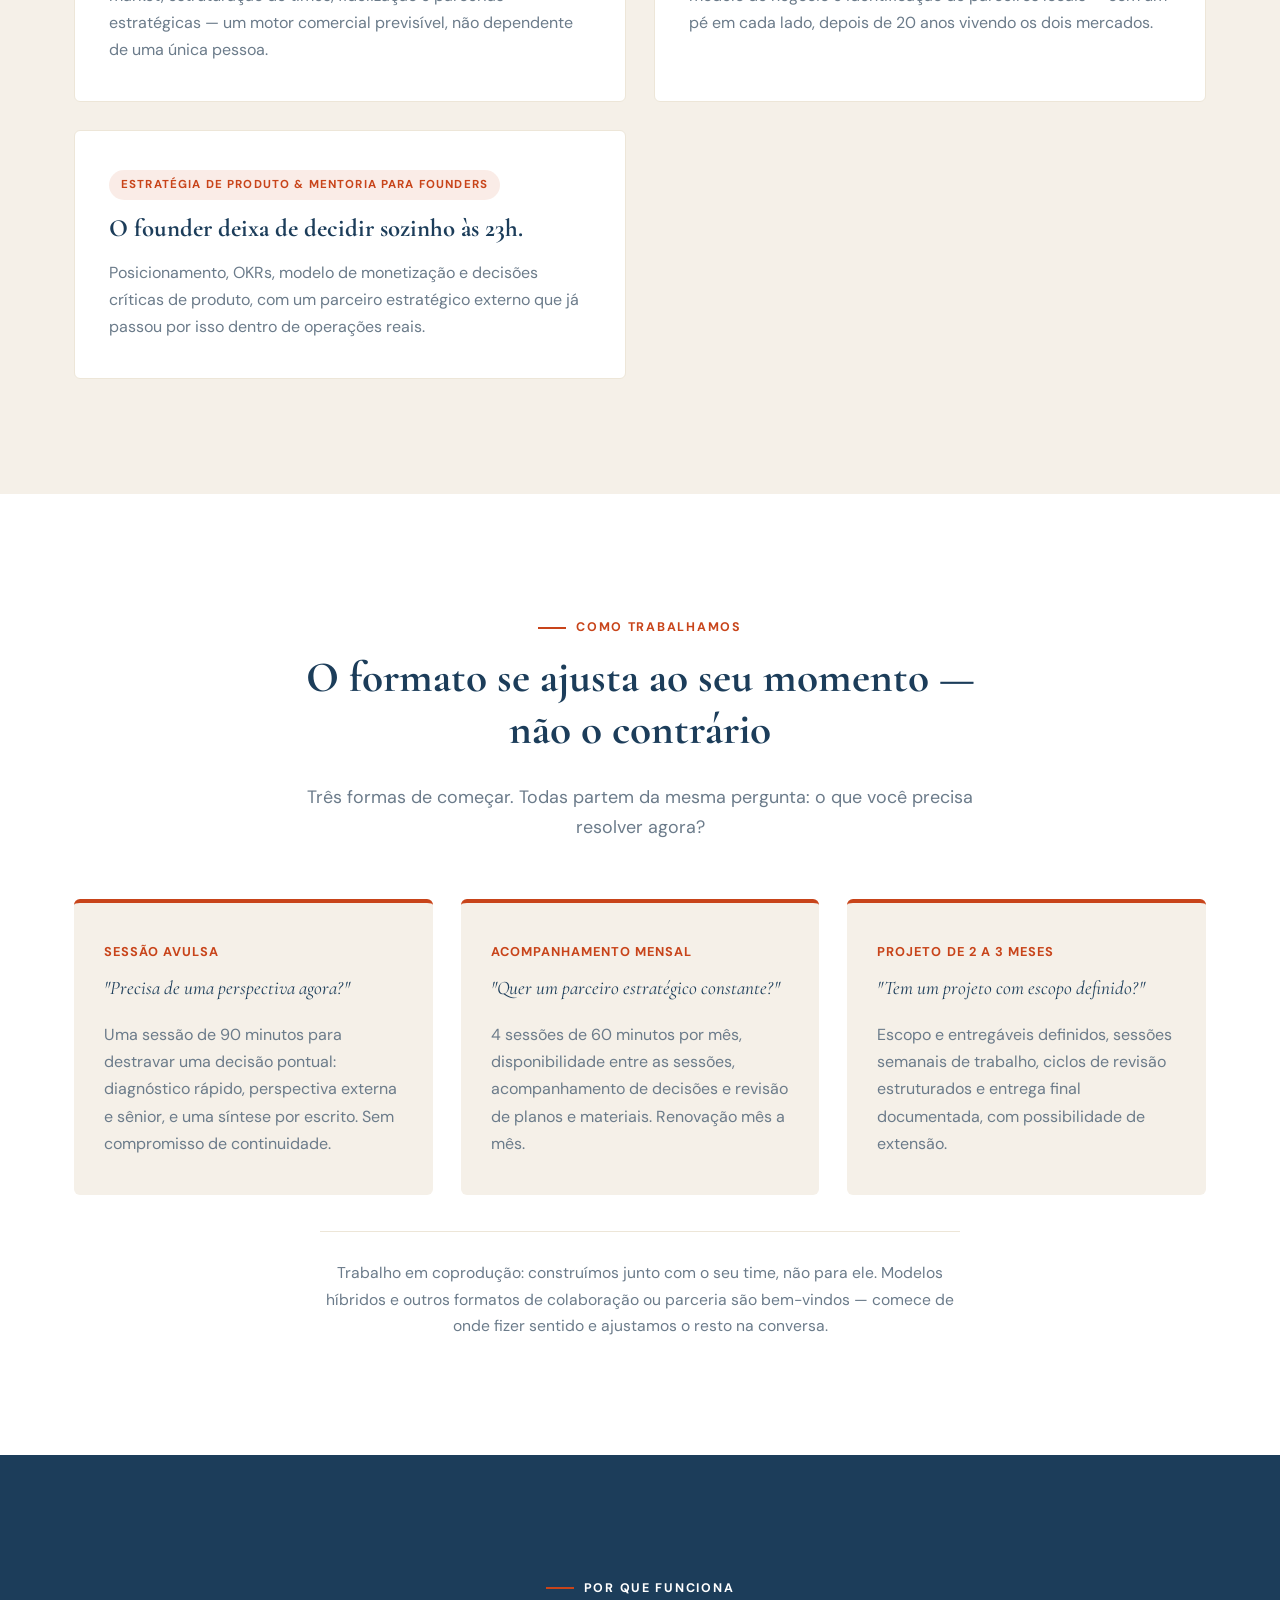
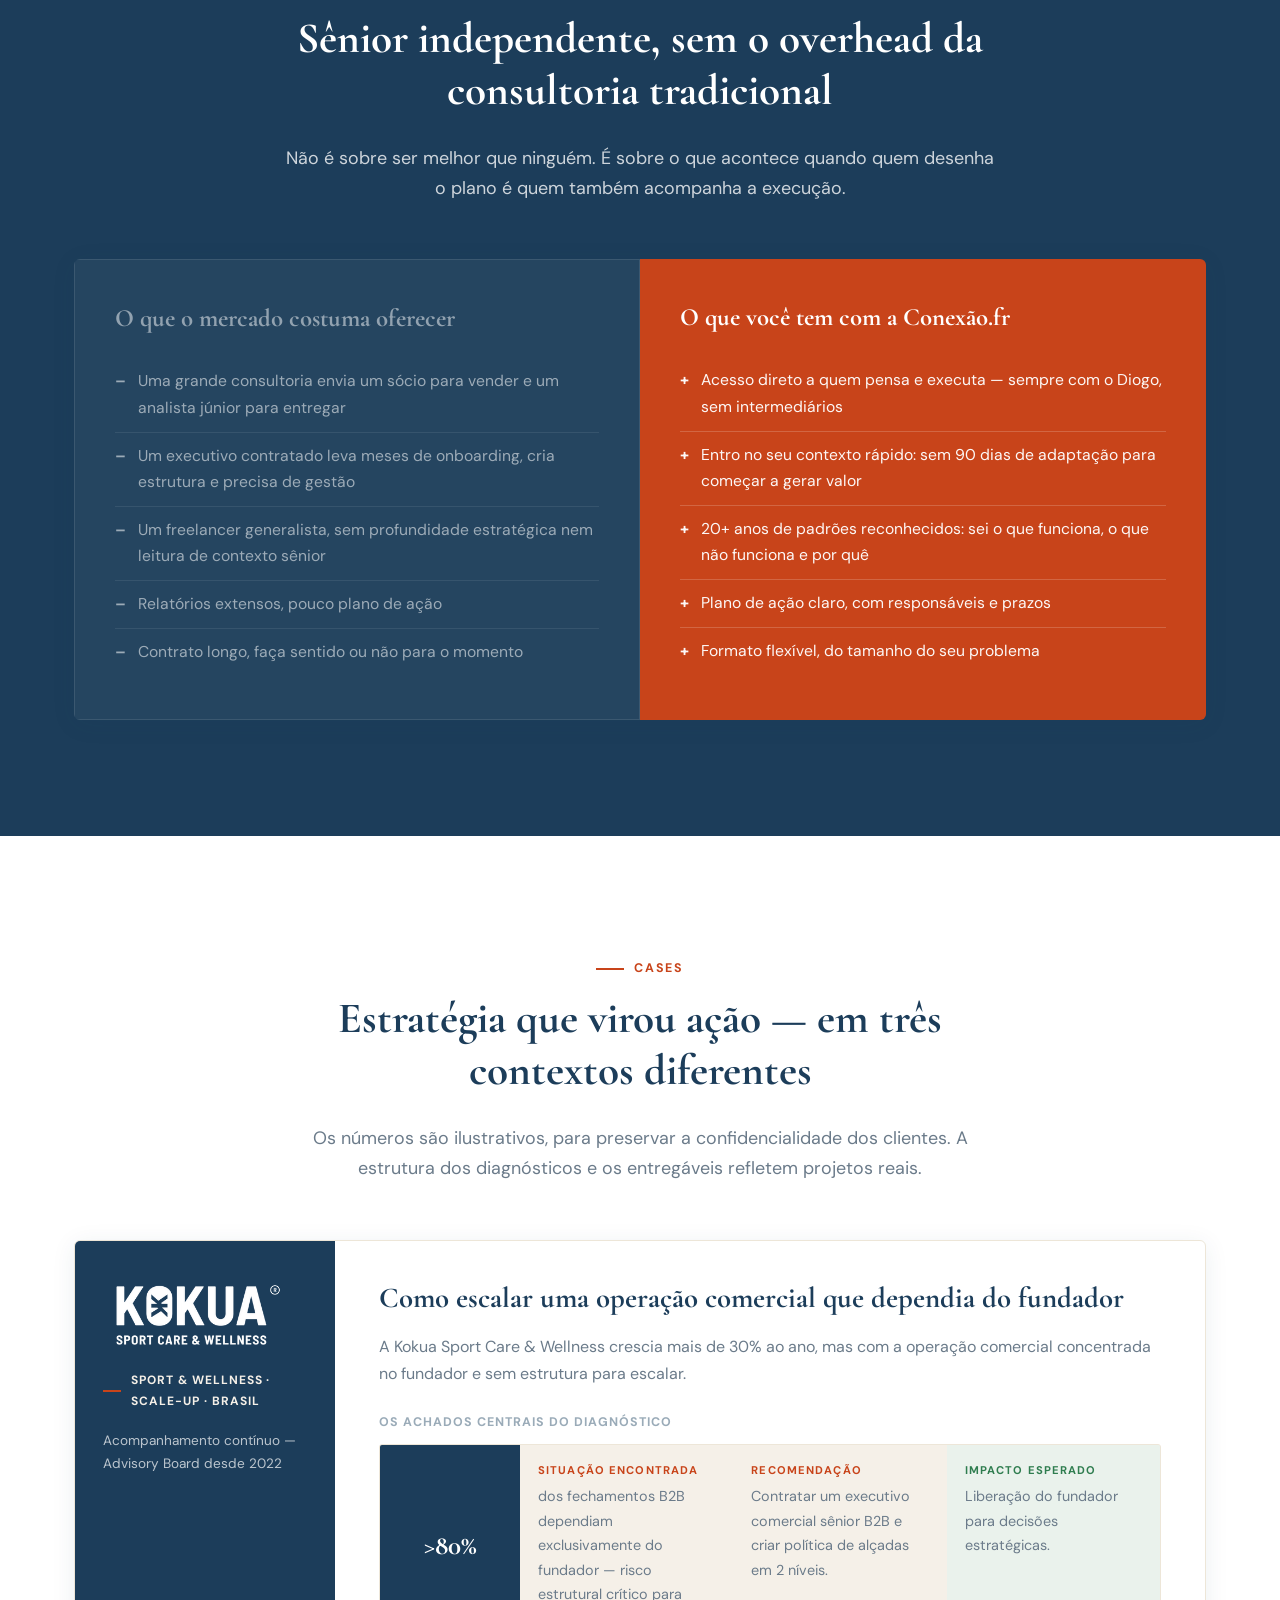
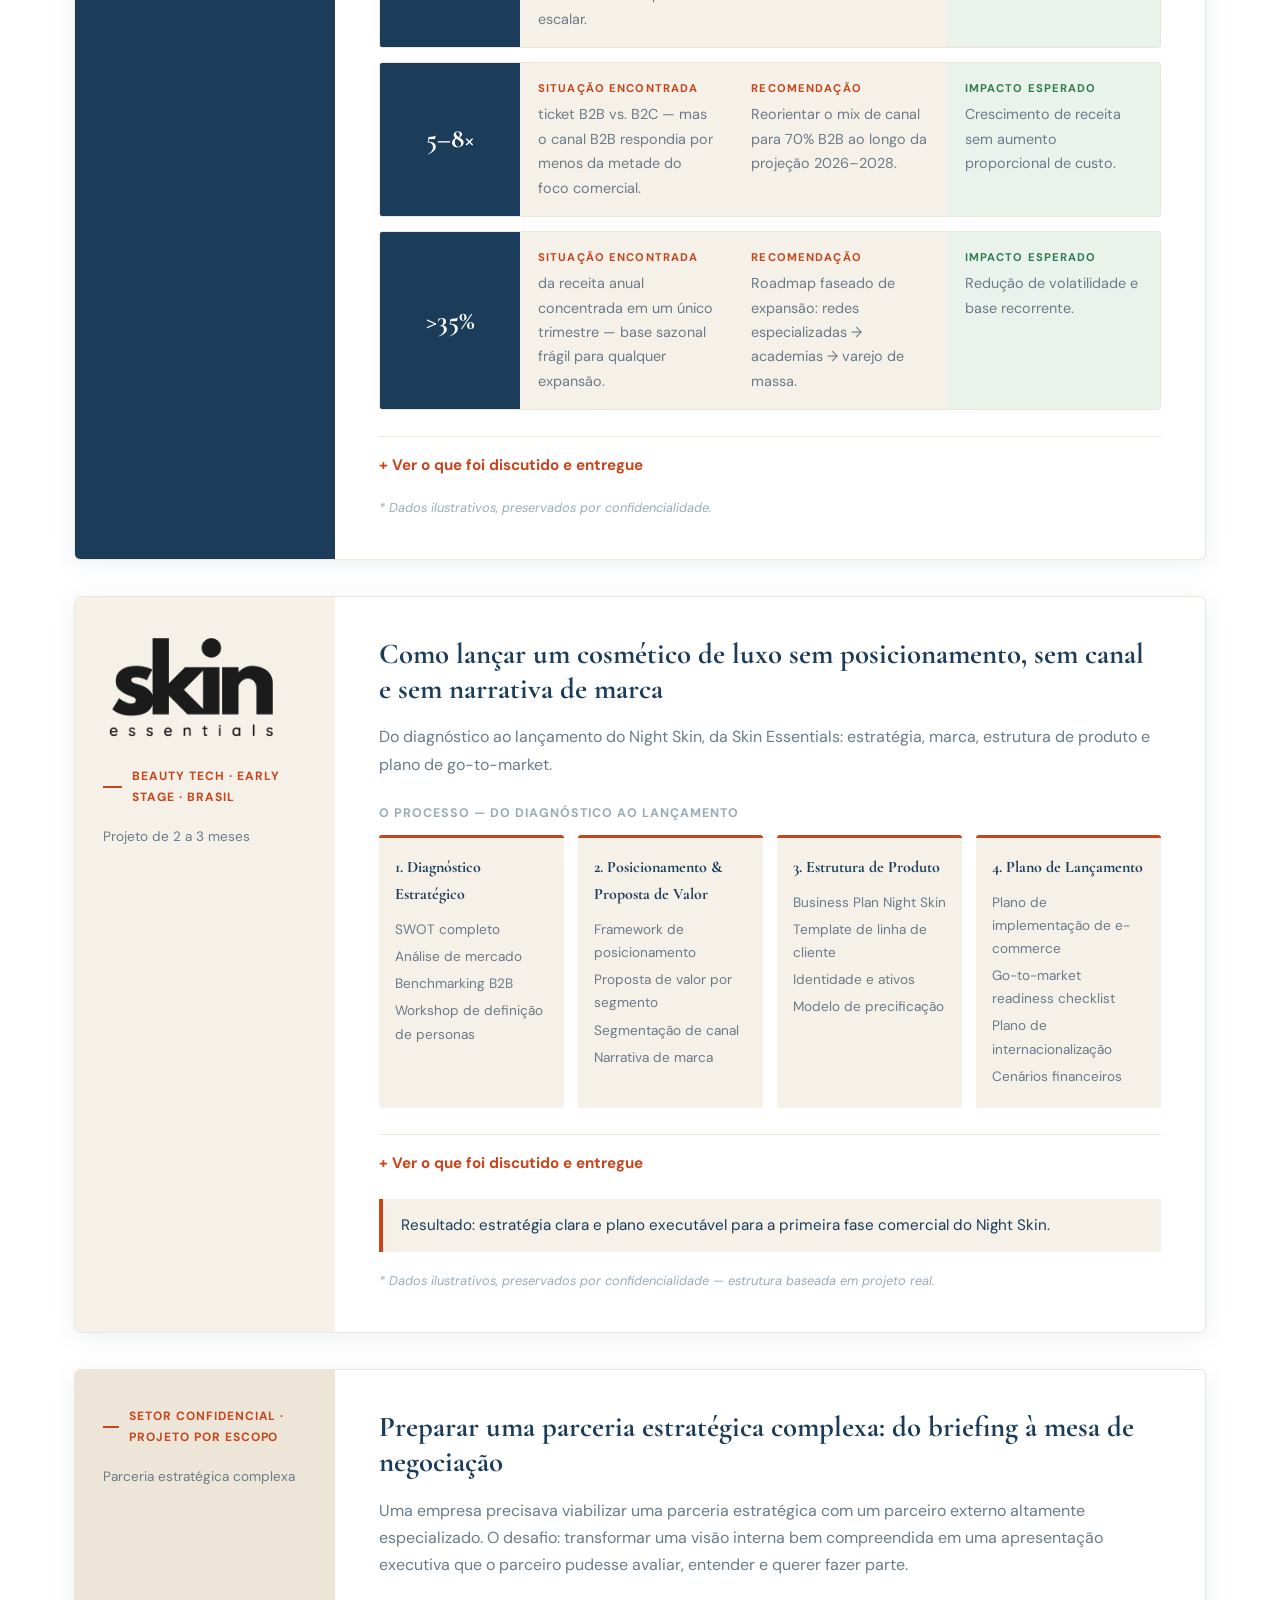
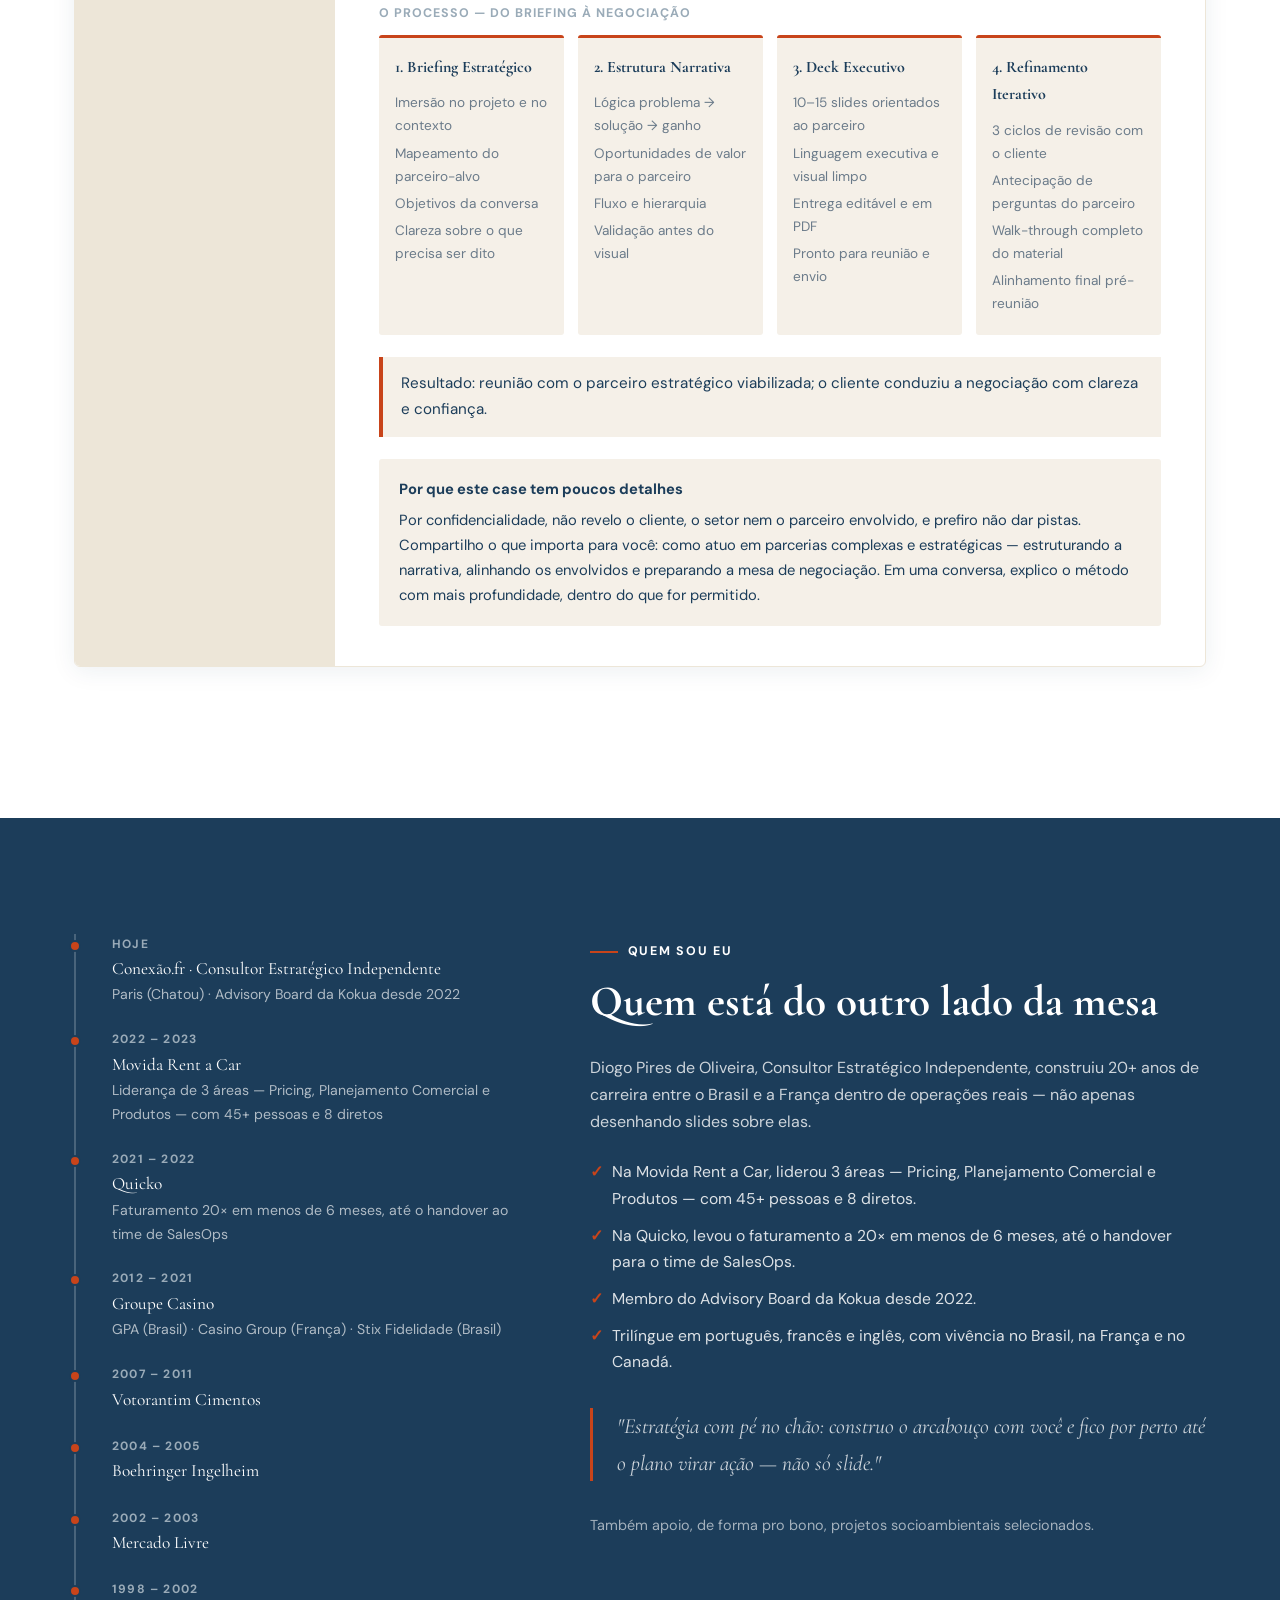
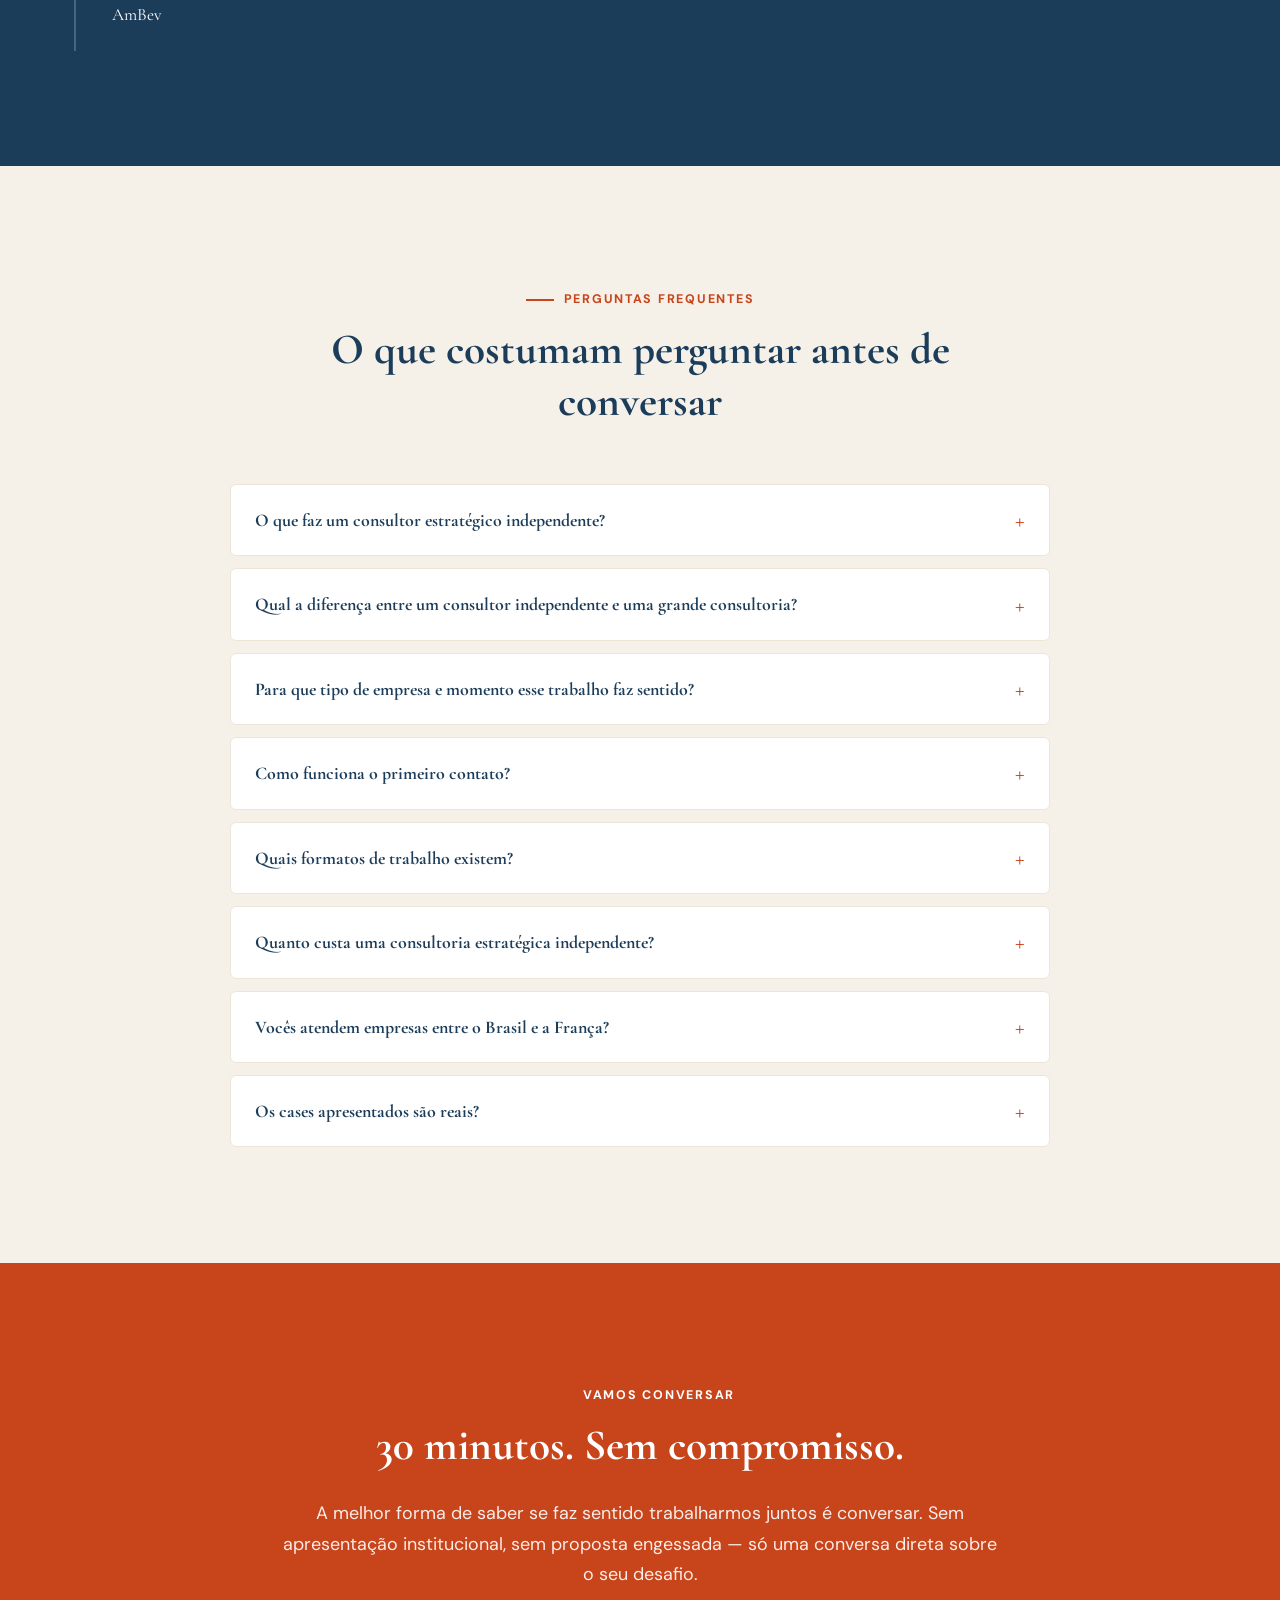
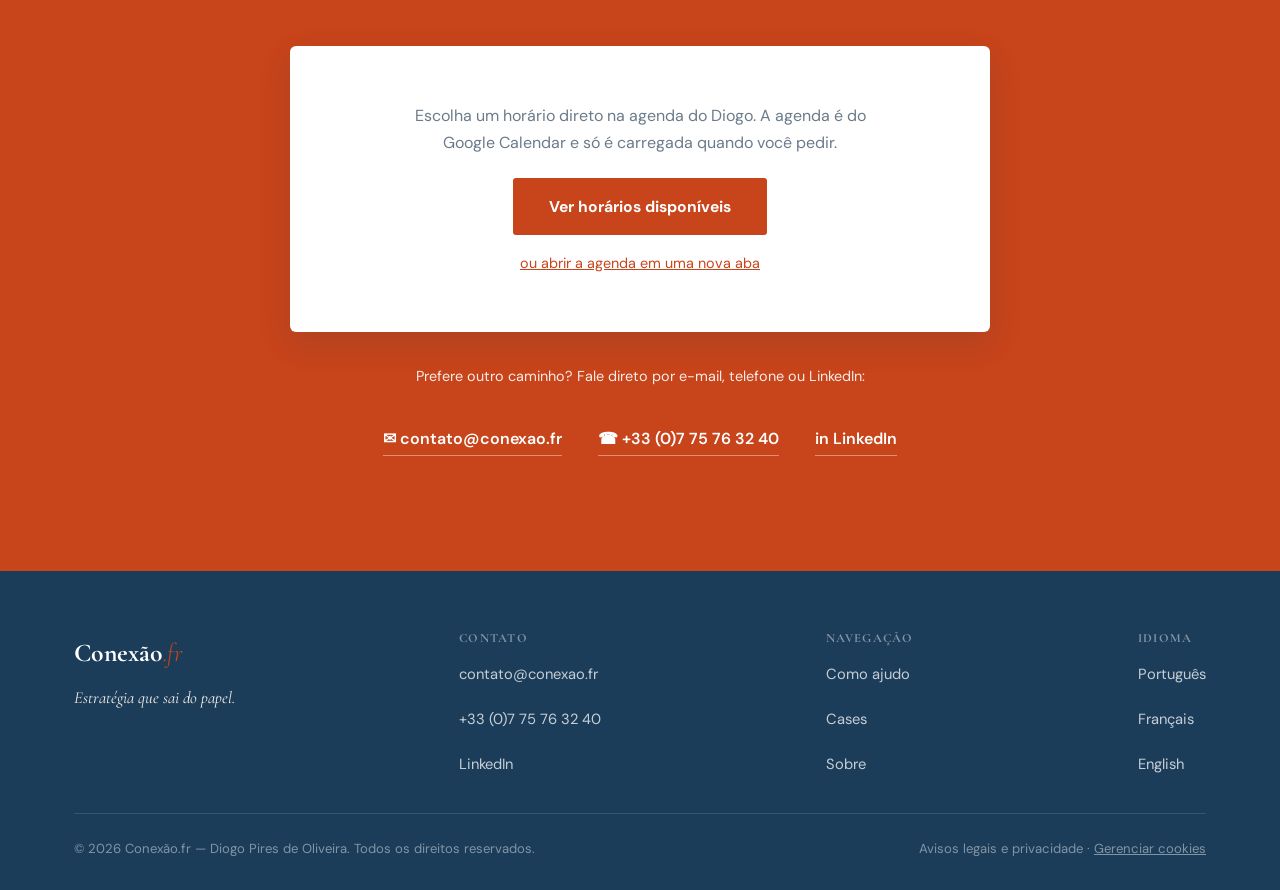
==== commit 44f420ab: "Case Night Skin: remove itens confidenciais e inclui workshop de personas, e-commerce e checklist de" ====
--- a/index.html
+++ b/index.html
@@ -448,13 +448,13 @@
             <h4 class="case-sub">O processo — do diagnóstico ao lançamento</h4>
             <div class="steps">
               <div class="step"><h5>1. Diagnóstico Estratégico</h5><ul>
-                <li>SWOT completo</li><li>Análise de mercado</li><li>Benchmarking B2B</li><li>Personas detalhadas</li></ul></div>
+                <li>SWOT completo</li><li>Análise de mercado</li><li>Benchmarking B2B</li><li>Workshop de definição de personas</li></ul></div>
               <div class="step"><h5>2. Posicionamento &amp; Proposta de Valor</h5><ul>
-                <li>Framework SensoLux</li><li>Conceito de luxo sensorial</li><li>Segmentação de canal</li><li>Narrativa de marca</li></ul></div>
+                <li>Framework de posicionamento</li><li>Proposta de valor por segmento</li><li>Segmentação de canal</li><li>Narrativa de marca</li></ul></div>
               <div class="step"><h5>3. Estrutura de Produto</h5><ul>
                 <li>Business Plan Night Skin</li><li>Template de linha de cliente</li><li>Identidade e ativos</li><li>Modelo de precificação</li></ul></div>
               <div class="step"><h5>4. Plano de Lançamento</h5><ul>
-                <li>Go-to-market para médicos</li><li>Roteiro de conteúdo no Instagram</li><li>Plano de internacionalização</li><li>Cenários financeiros</li></ul></div>
+                <li>Plano de implementação de e-commerce</li><li>Go-to-market readiness checklist</li><li>Plano de internacionalização</li><li>Cenários financeiros</li></ul></div>
             </div>
             <details class="case-details" data-case="skin-essentials">
               <summary>Ver o que foi discutido e entregue</summary>
@@ -462,17 +462,20 @@
                 <div class="deliv"><h5>Business Plan Completo</h5><ul>
                   <li>Missão, visão, valores e posicionamento</li>
                   <li>SWOT e benchmarking B2B</li>
-                  <li>3 personas com dores e expectativas</li>
                   <li>Modelo financeiro em 3 cenários (conservador, moderado e otimista)</li>
                   <li>Roadmap de escala e plano operacional</li></ul></div>
-                <div class="deliv"><h5>Framework SensoLux</h5><ul>
-                  <li>Conceito proprietário de 5 dimensões integradas</li>
+                <div class="deliv"><h5>Framework de Posicionamento</h5><ul>
+                  <li>Proposta de valor e diferenciais frente a concorrentes B2B</li>
                   <li>Aplicação em produto, marca e conteúdo</li>
-                  <li>Diferenciador frente a concorrentes B2B</li>
+                  <li>Narrativa de marca e mensagens-chave</li>
                   <li>Identidade visual e diretrizes de marca</li></ul></div>
+                <div class="deliv"><h5>Workshop de Definição de Personas</h5><ul>
+                  <li>Workshop facilitado com o time</li>
+                  <li>3 personas com dores e expectativas</li>
+                  <li>Canais e abordagem prioritários por persona</li></ul></div>
                 <div class="deliv"><h5>Plano de Lançamento</h5><ul>
-                  <li>Ativação de 12 médicos-âncora</li>
-                  <li>Roteiro de 8 semanas de conteúdo</li>
+                  <li>Plano de implementação de e-commerce</li>
+                  <li>Go-to-market readiness checklist</li>
                   <li>Plano de internacionalização</li>
                   <li>Modelo de fidelização e expansão</li></ul></div>
               </div>
--- a/assets/site.css
+++ b/assets/site.css
@@ -445,3 +445,11 @@
   .logo{ font-size:1.35rem; }
   .nav-right .btn{ padding:10px 14px; font-size:.85rem; }
 }
+
+/* Banner de cookies: à esquerda, longe do selo "Powered by Netlify" (canto inferior direito) */
+.consent{ left:16px; right:auto; margin:0; max-width:520px; }
+.consent-actions{ justify-content:flex-start; }
+.consent .btn{ width:auto; flex:0 0 auto; min-width:120px; }
+@media (max-width:760px){
+  .consent{ right:16px; max-width:none; padding-bottom:68px; }
+}
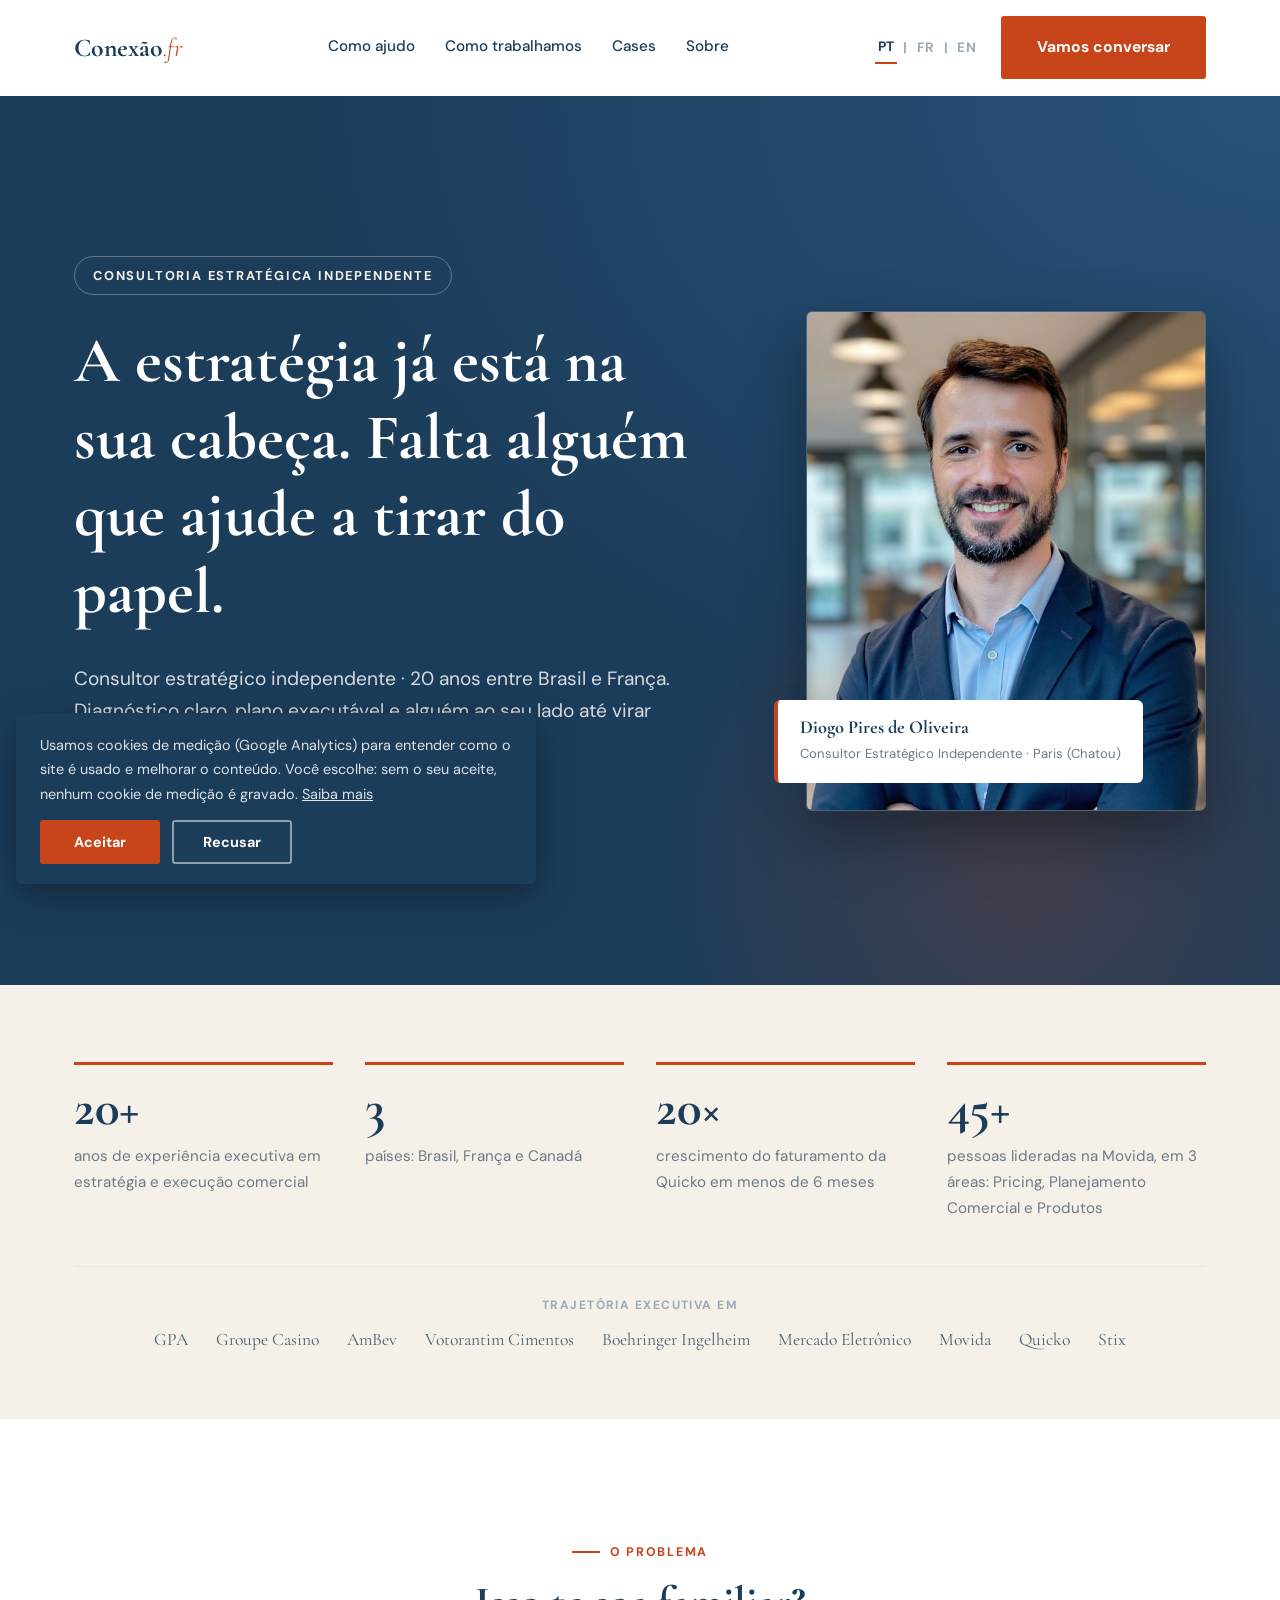
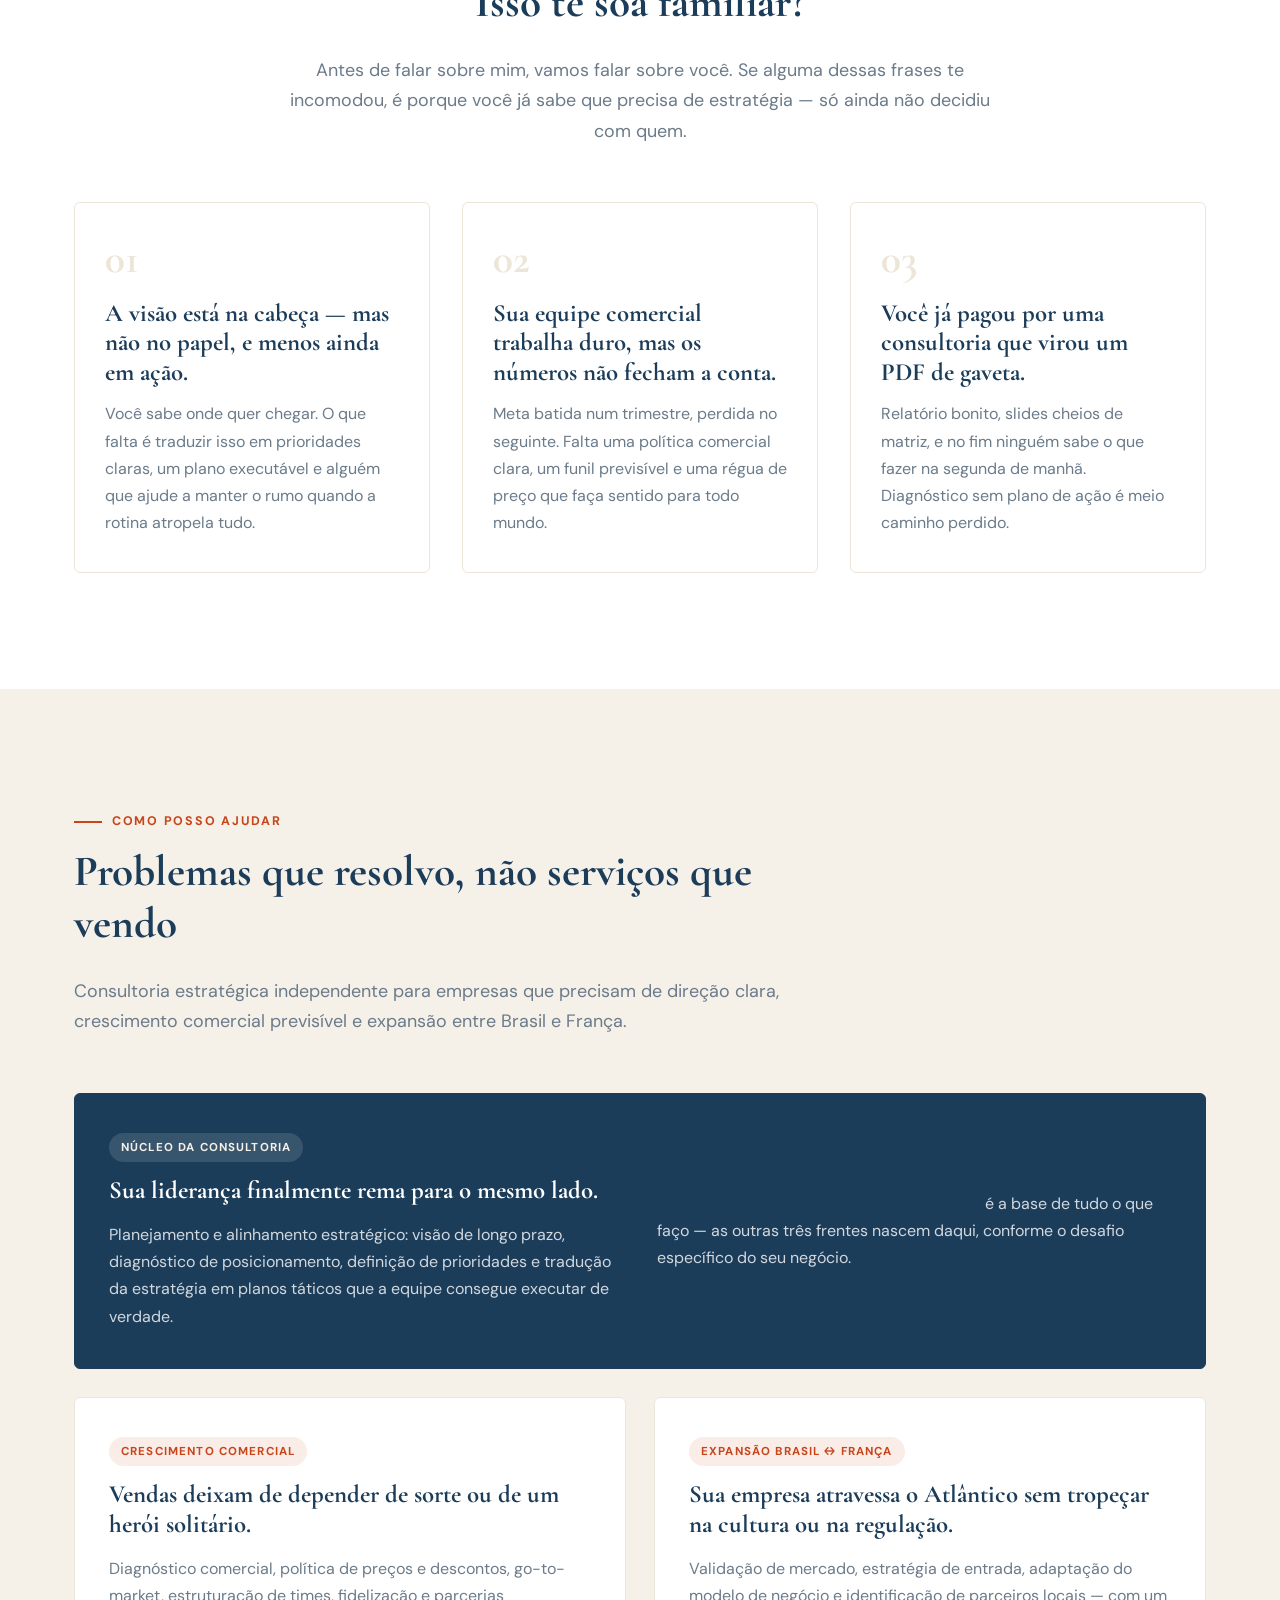
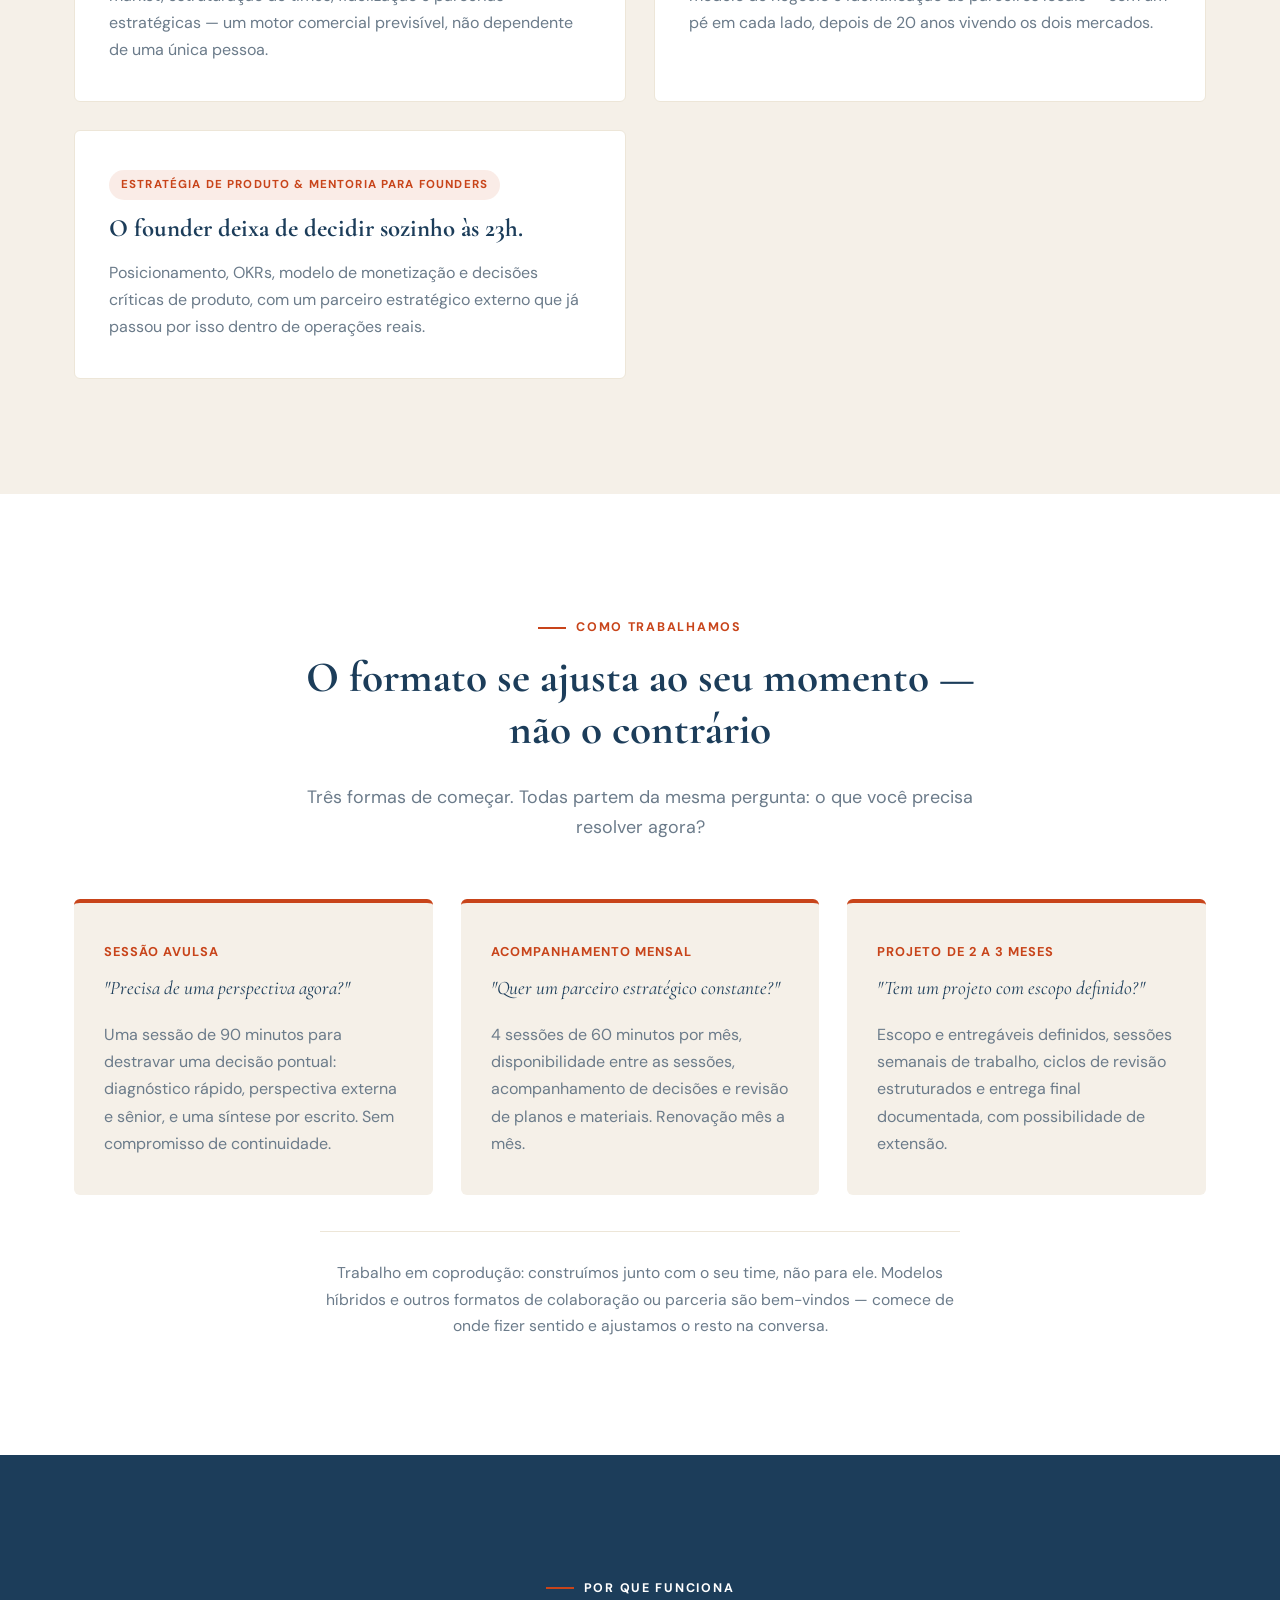
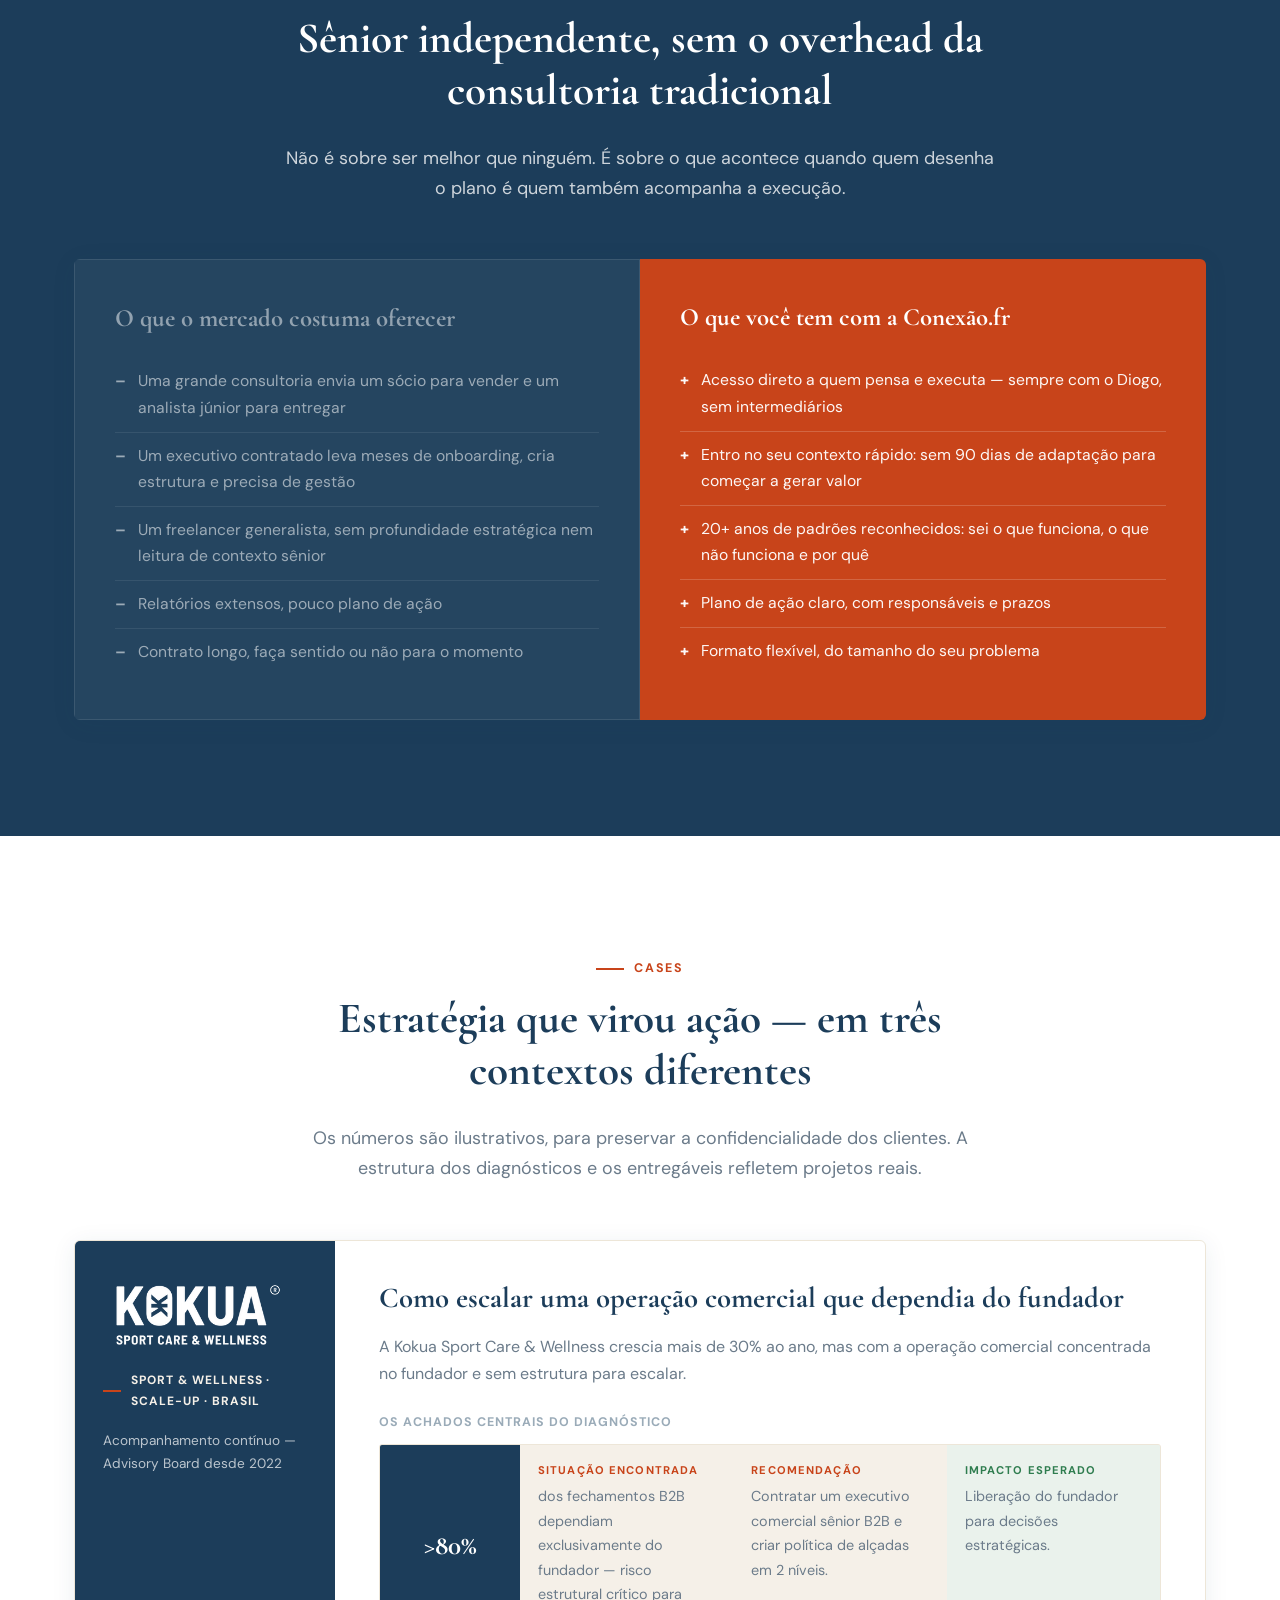
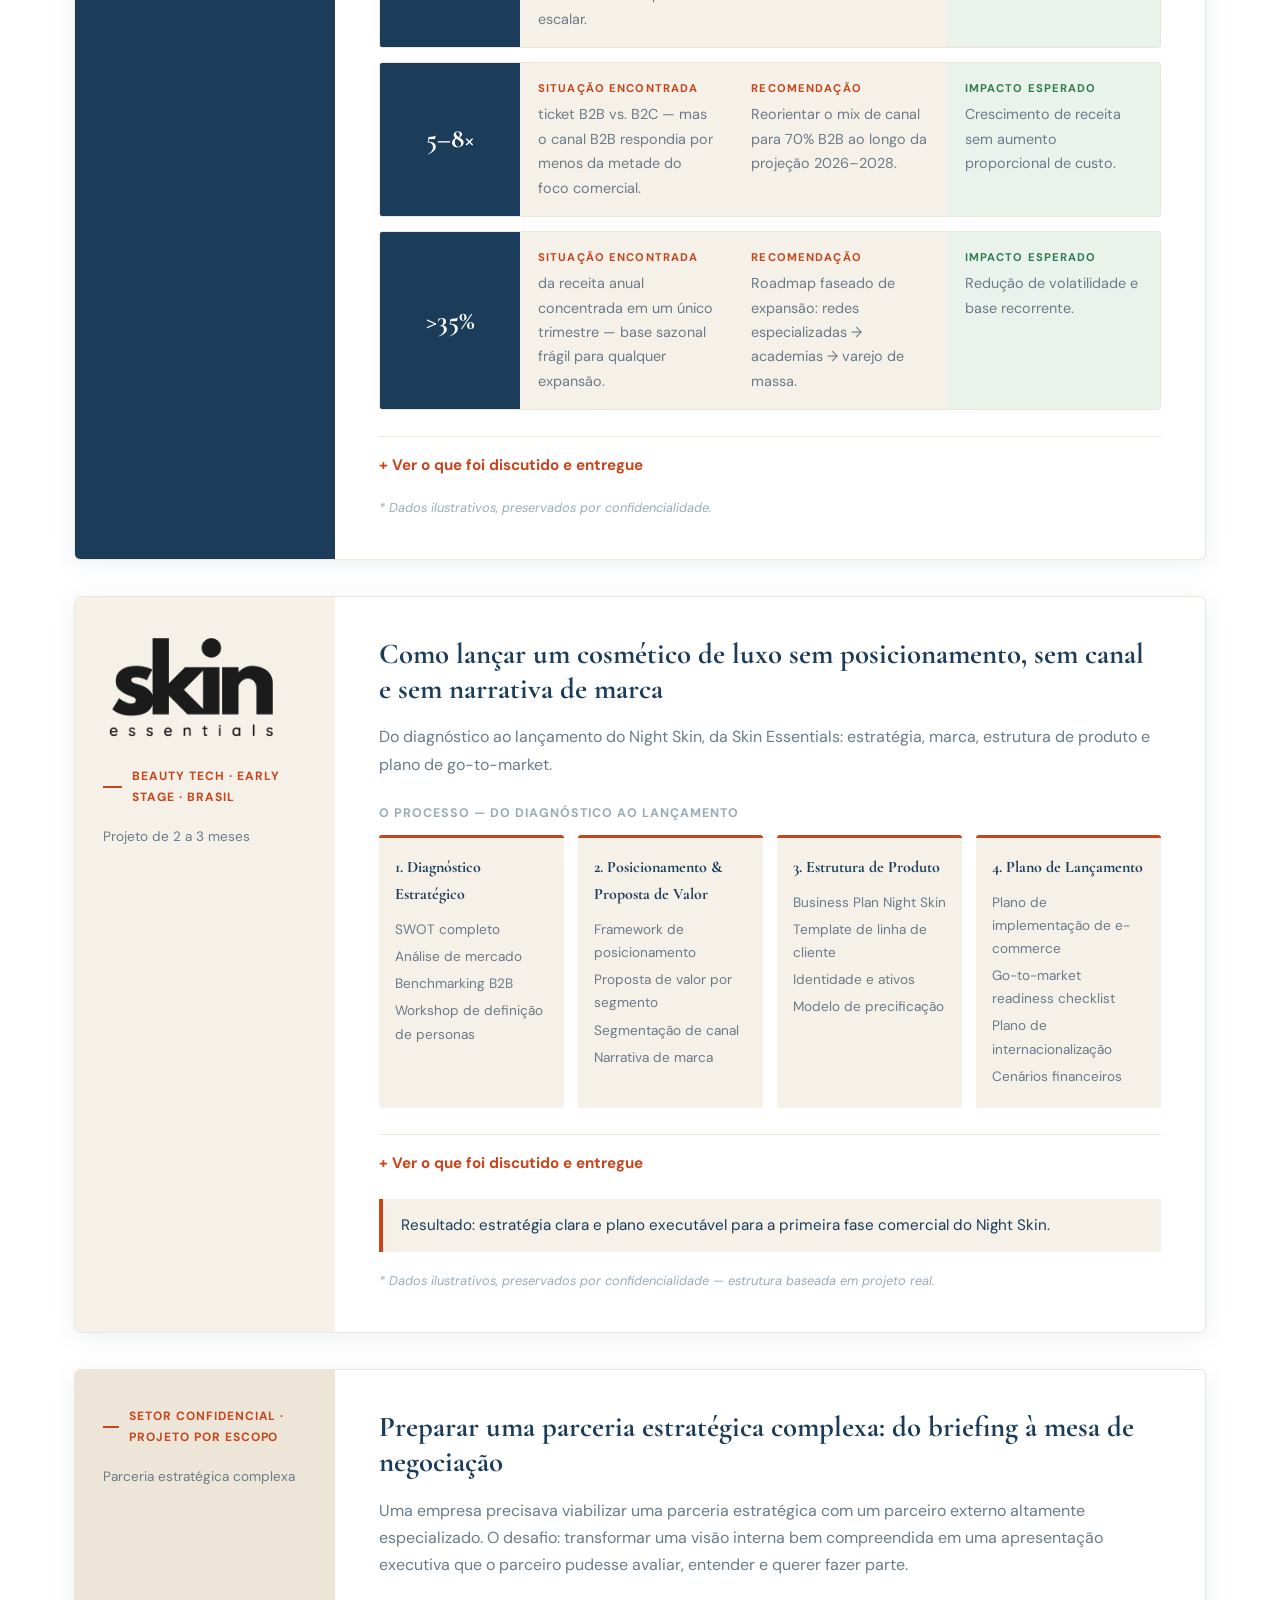
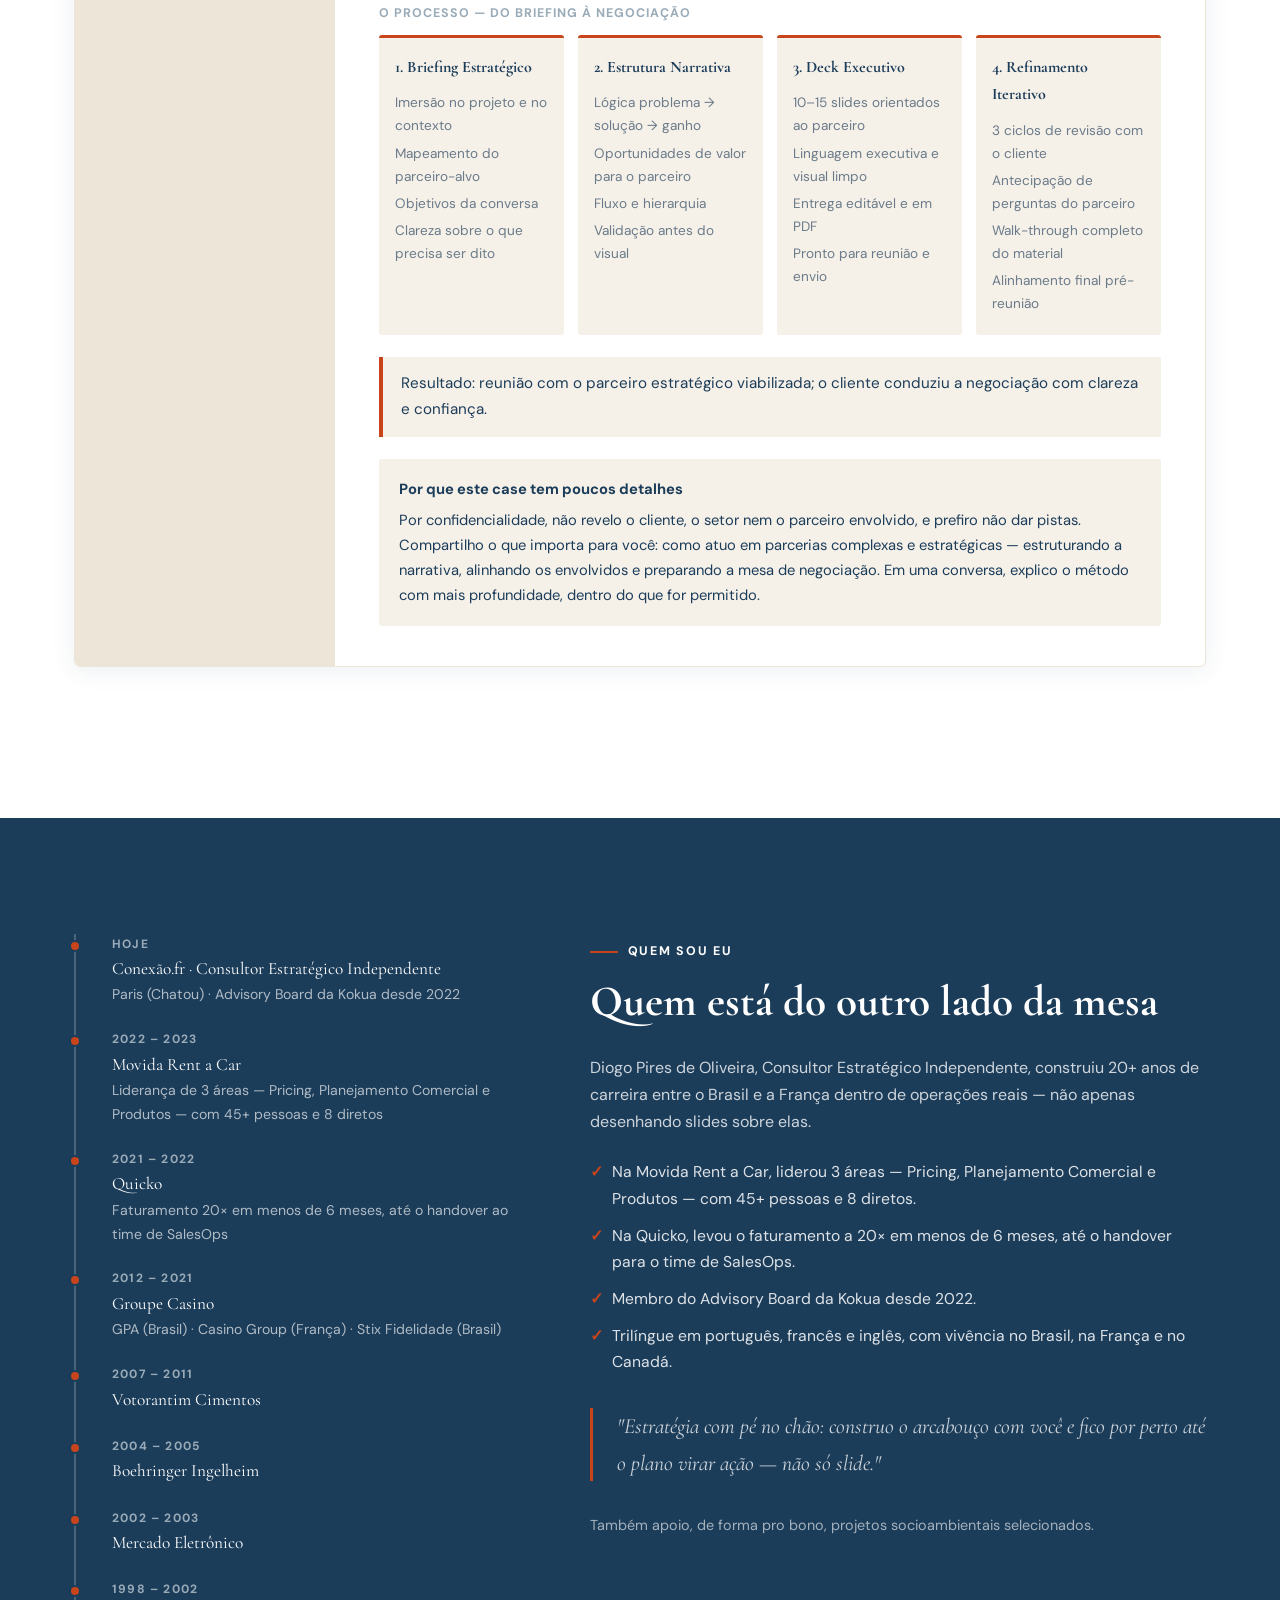
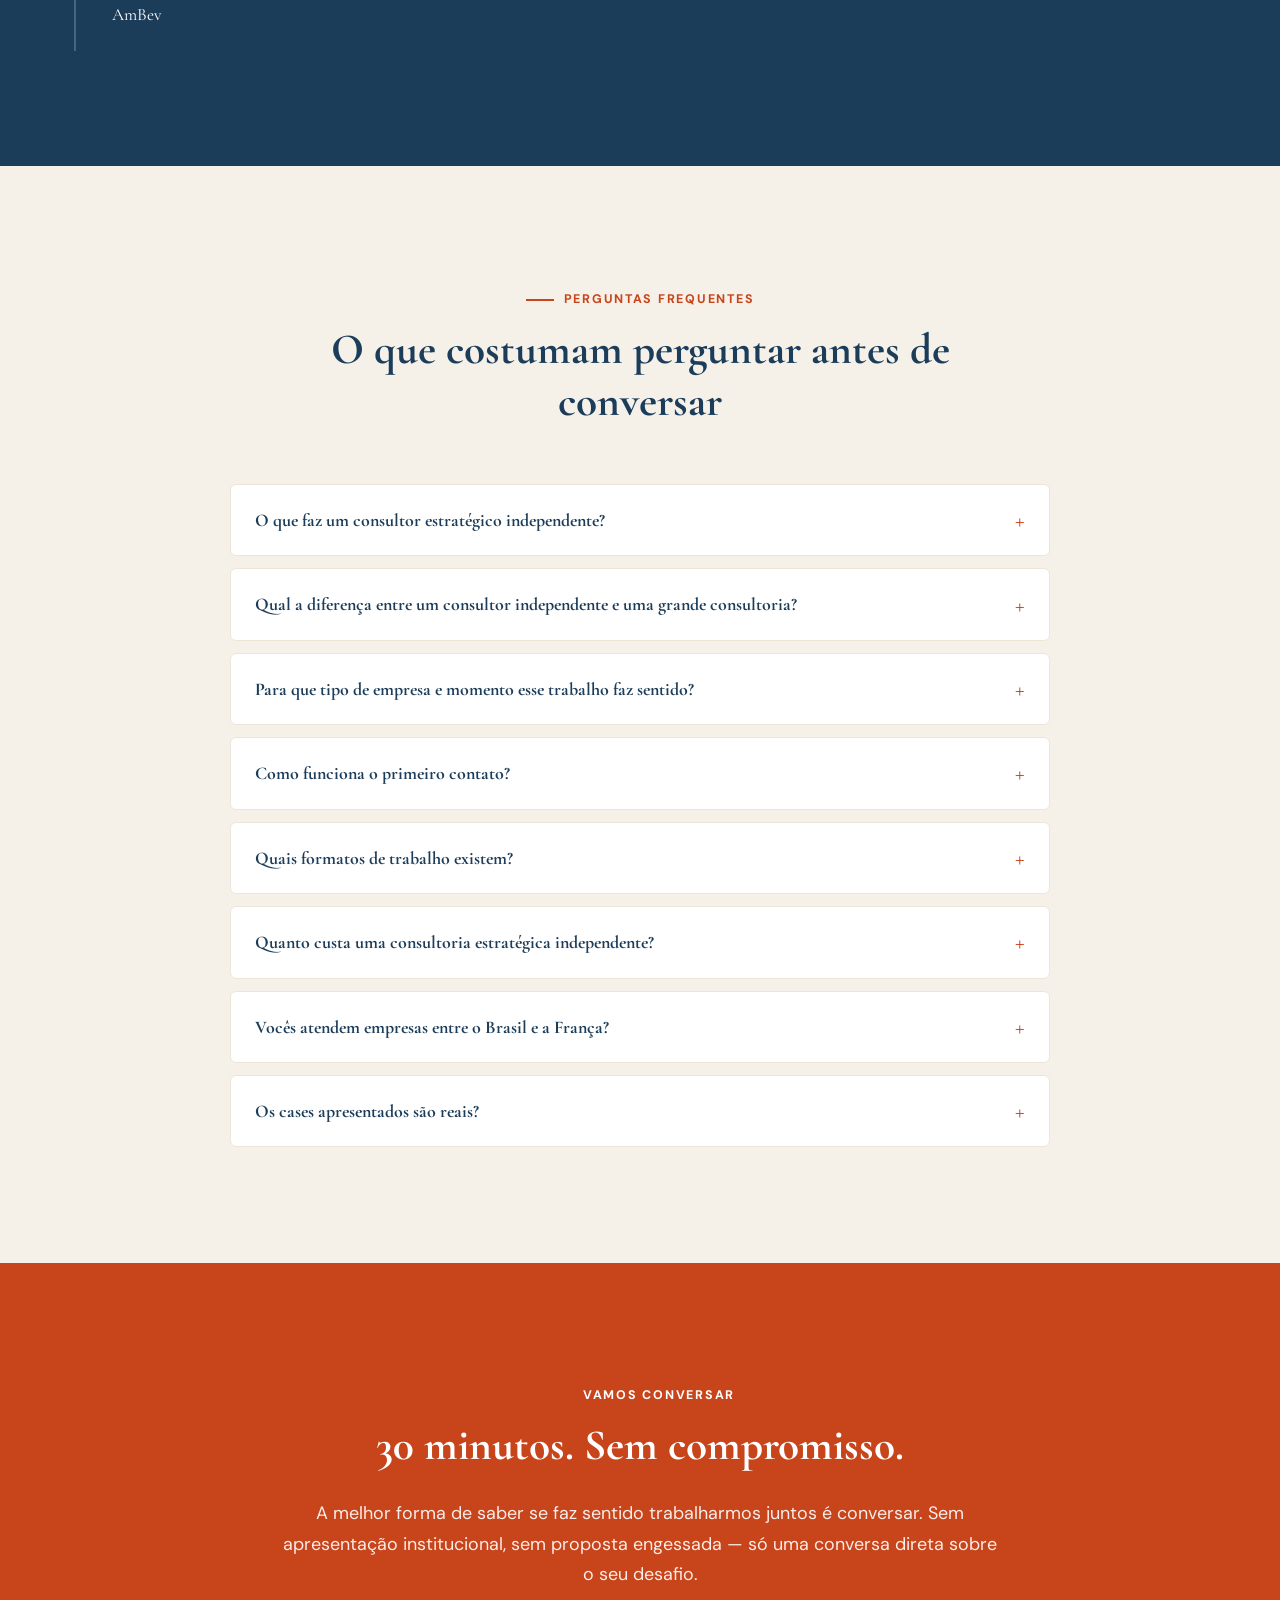
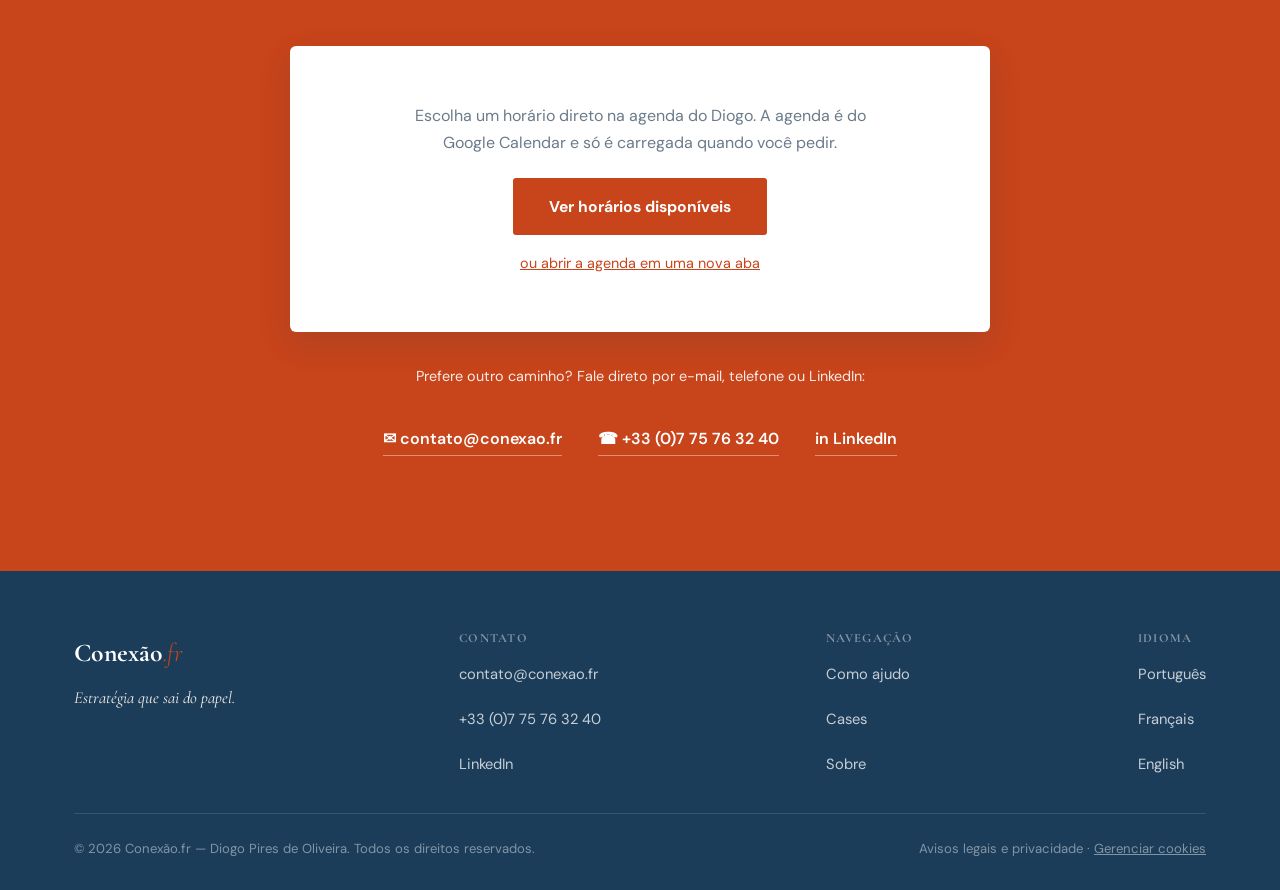
==== commit 04efc882: "Prepara GitHub Pages (CNAME, .nojekyll, 404) e corrige Mercado Livre para Mercado Eletrônico Co-Auth" ====
--- a/index.html
+++ b/index.html
@@ -79,7 +79,7 @@
       "knowsAbout": ["Planejamento estratégico", "Estratégia comercial", "Pricing", "Go-to-market", "Expansão Brasil-França", "Estratégia de produto", "Mentoria para founders"],
       "alumniOf": [
         { "@type": "Organization", "name": "AmBev" },
-        { "@type": "Organization", "name": "Mercado Livre" },
+        { "@type": "Organization", "name": "Mercado Eletrônico" },
         { "@type": "Organization", "name": "Boehringer Ingelheim" },
         { "@type": "Organization", "name": "Votorantim Cimentos" },
         { "@type": "Organization", "name": "Groupe Casino" },
@@ -232,7 +232,7 @@
         <span class="name">AmBev</span>
         <span class="name">Votorantim Cimentos</span>
         <span class="name">Boehringer Ingelheim</span>
-        <span class="name">Mercado Livre</span>
+        <span class="name">Mercado Eletrônico</span>
         <span class="name">Movida</span>
         <span class="name">Quicko</span>
         <span class="name">Stix</span>
@@ -527,7 +527,7 @@
           <li><span class="when">2012 – 2021</span><span class="what">Groupe Casino</span><span class="detail">GPA (Brasil) · Casino Group (França) · Stix Fidelidade (Brasil)</span></li>
           <li><span class="when">2007 – 2011</span><span class="what">Votorantim Cimentos</span></li>
           <li><span class="when">2004 – 2005</span><span class="what">Boehringer Ingelheim</span></li>
-          <li><span class="when">2002 – 2003</span><span class="what">Mercado Livre</span></li>
+          <li><span class="when">2002 – 2003</span><span class="what">Mercado Eletrônico</span></li>
           <li><span class="when">1998 – 2002</span><span class="what">AmBev</span></li>
         </ul>
       </div>
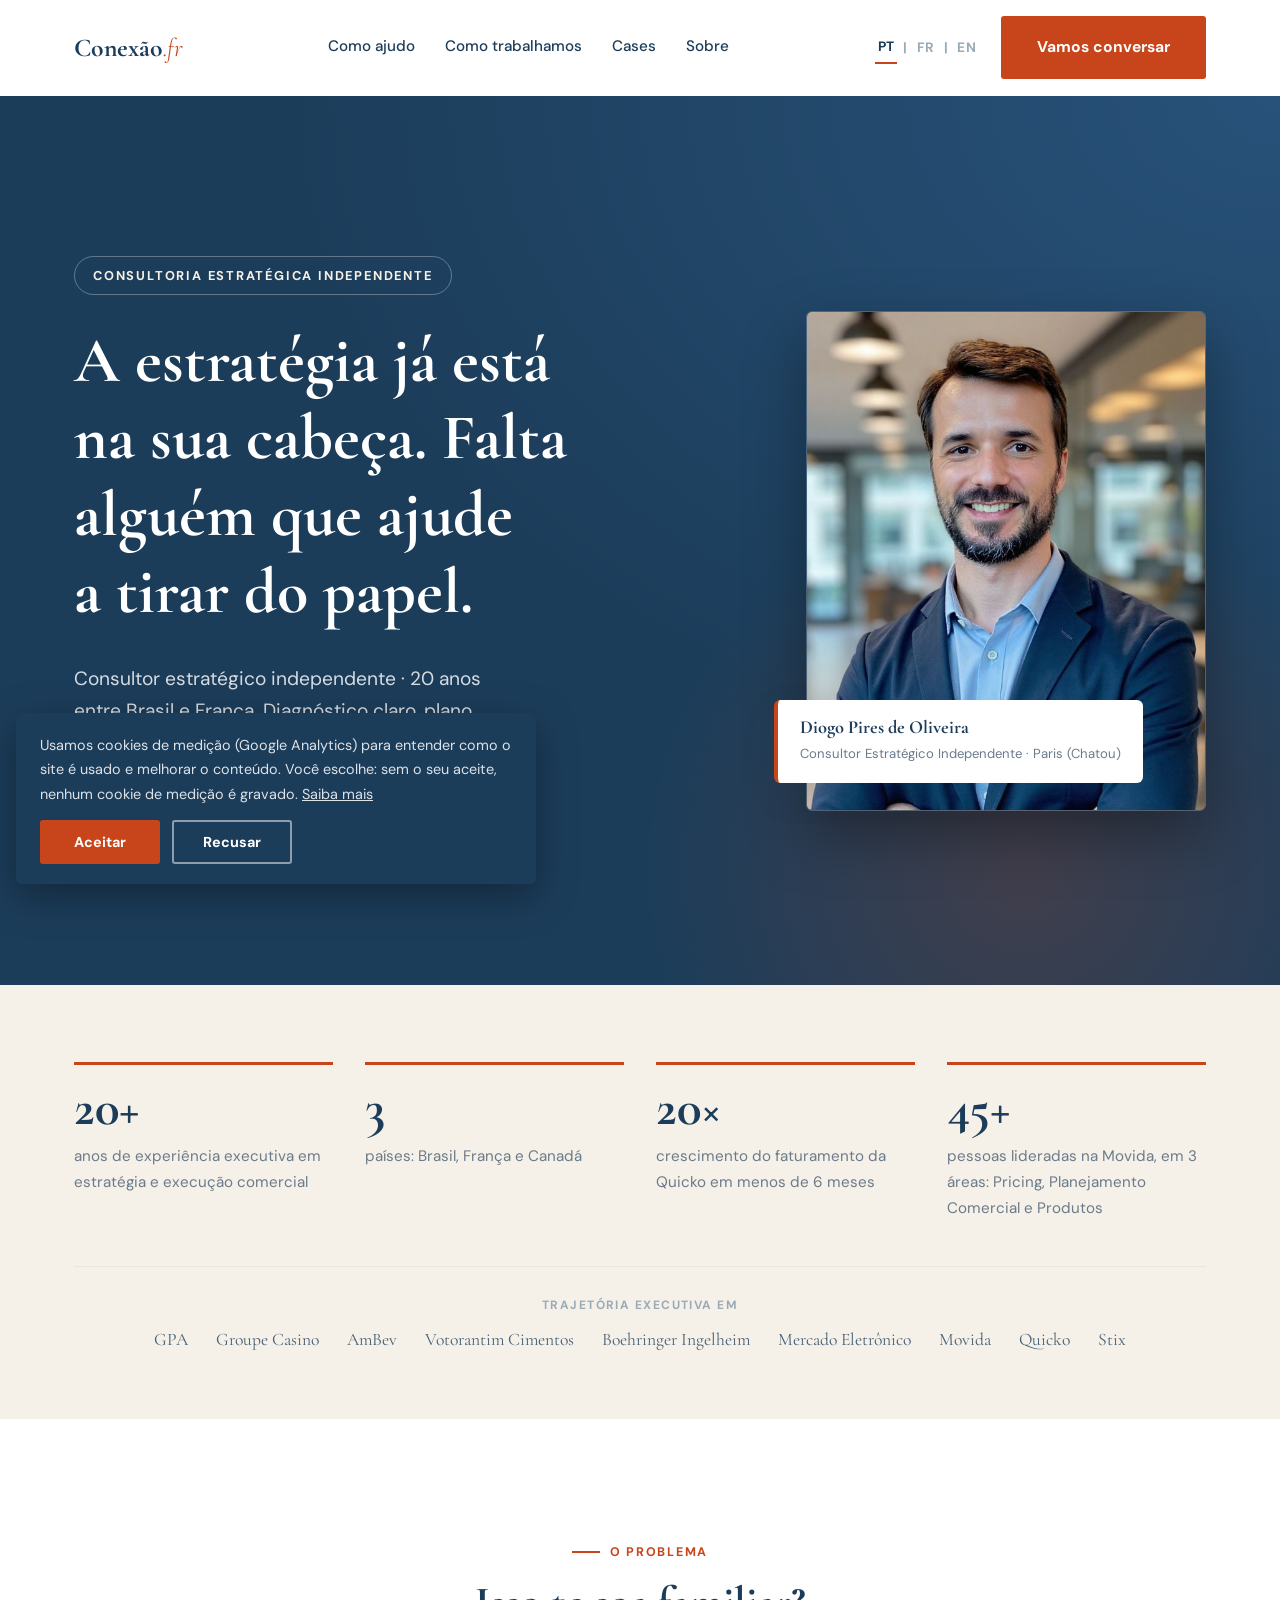
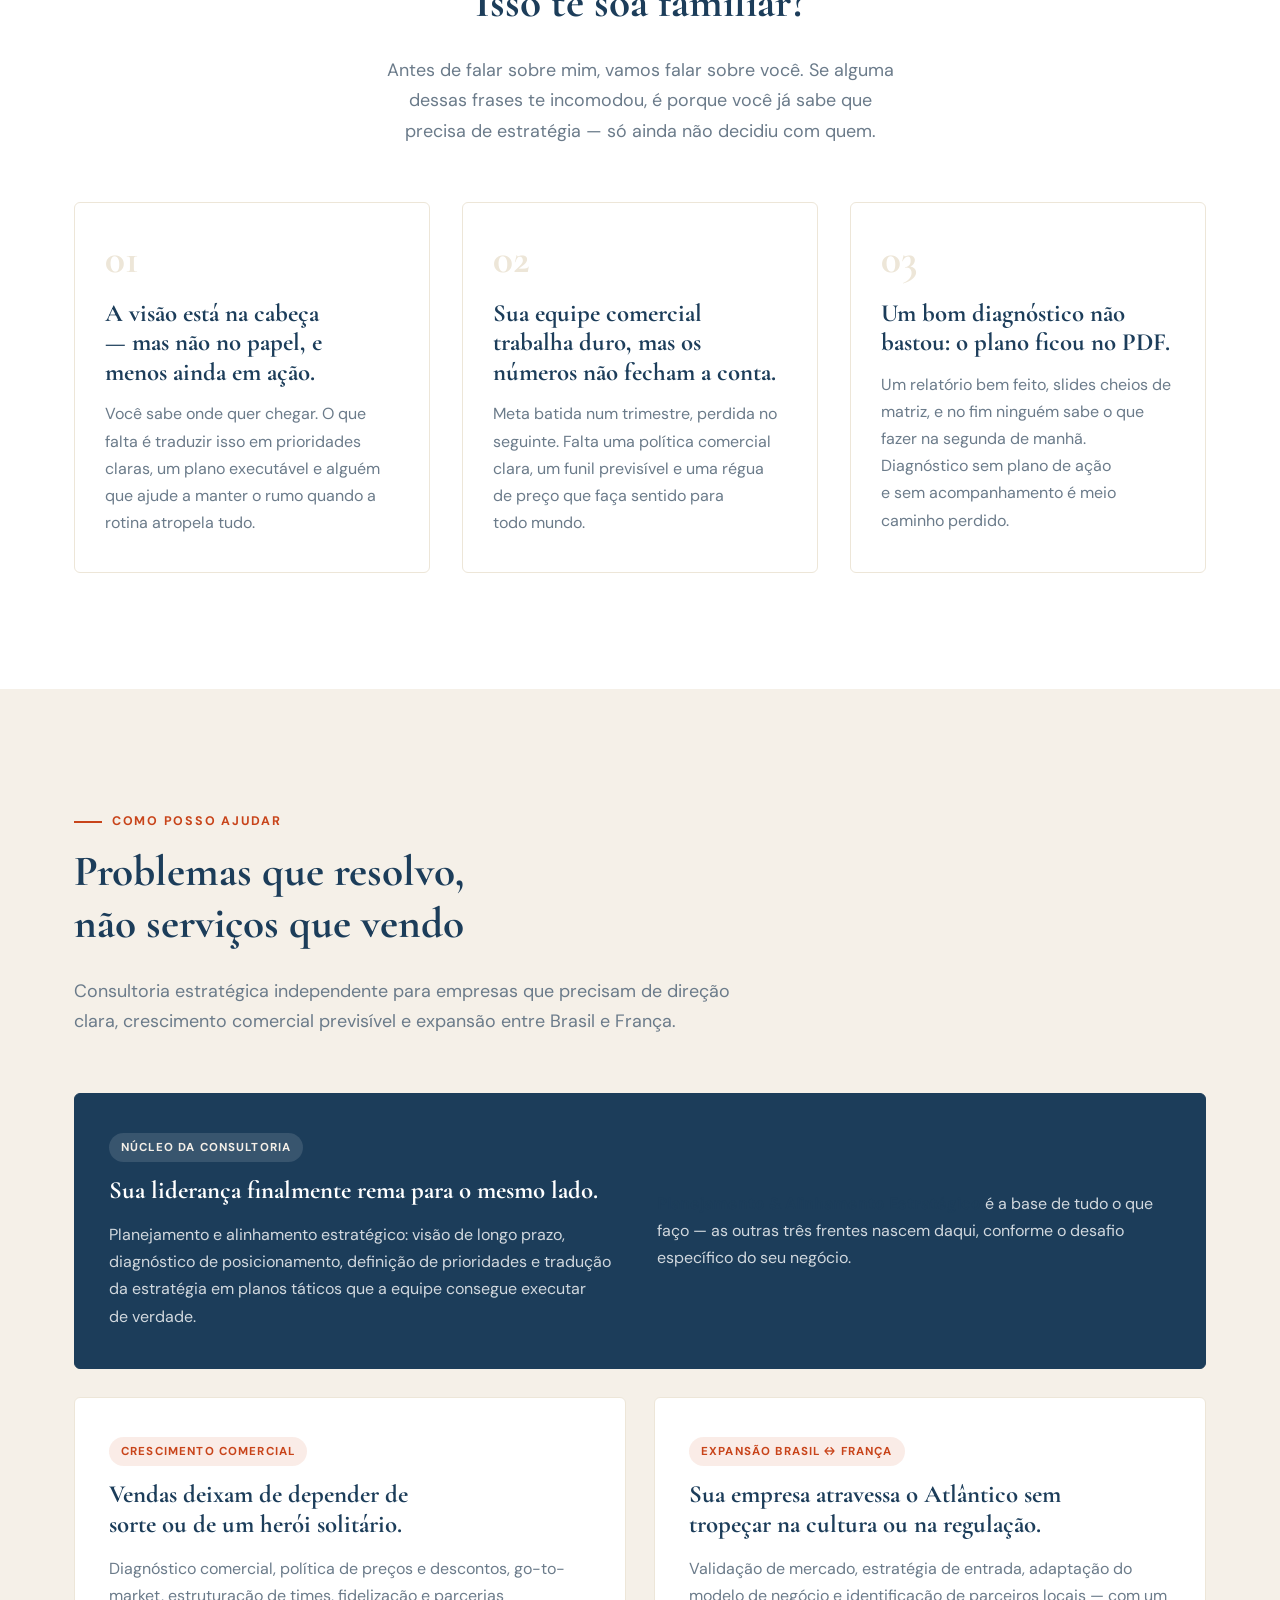
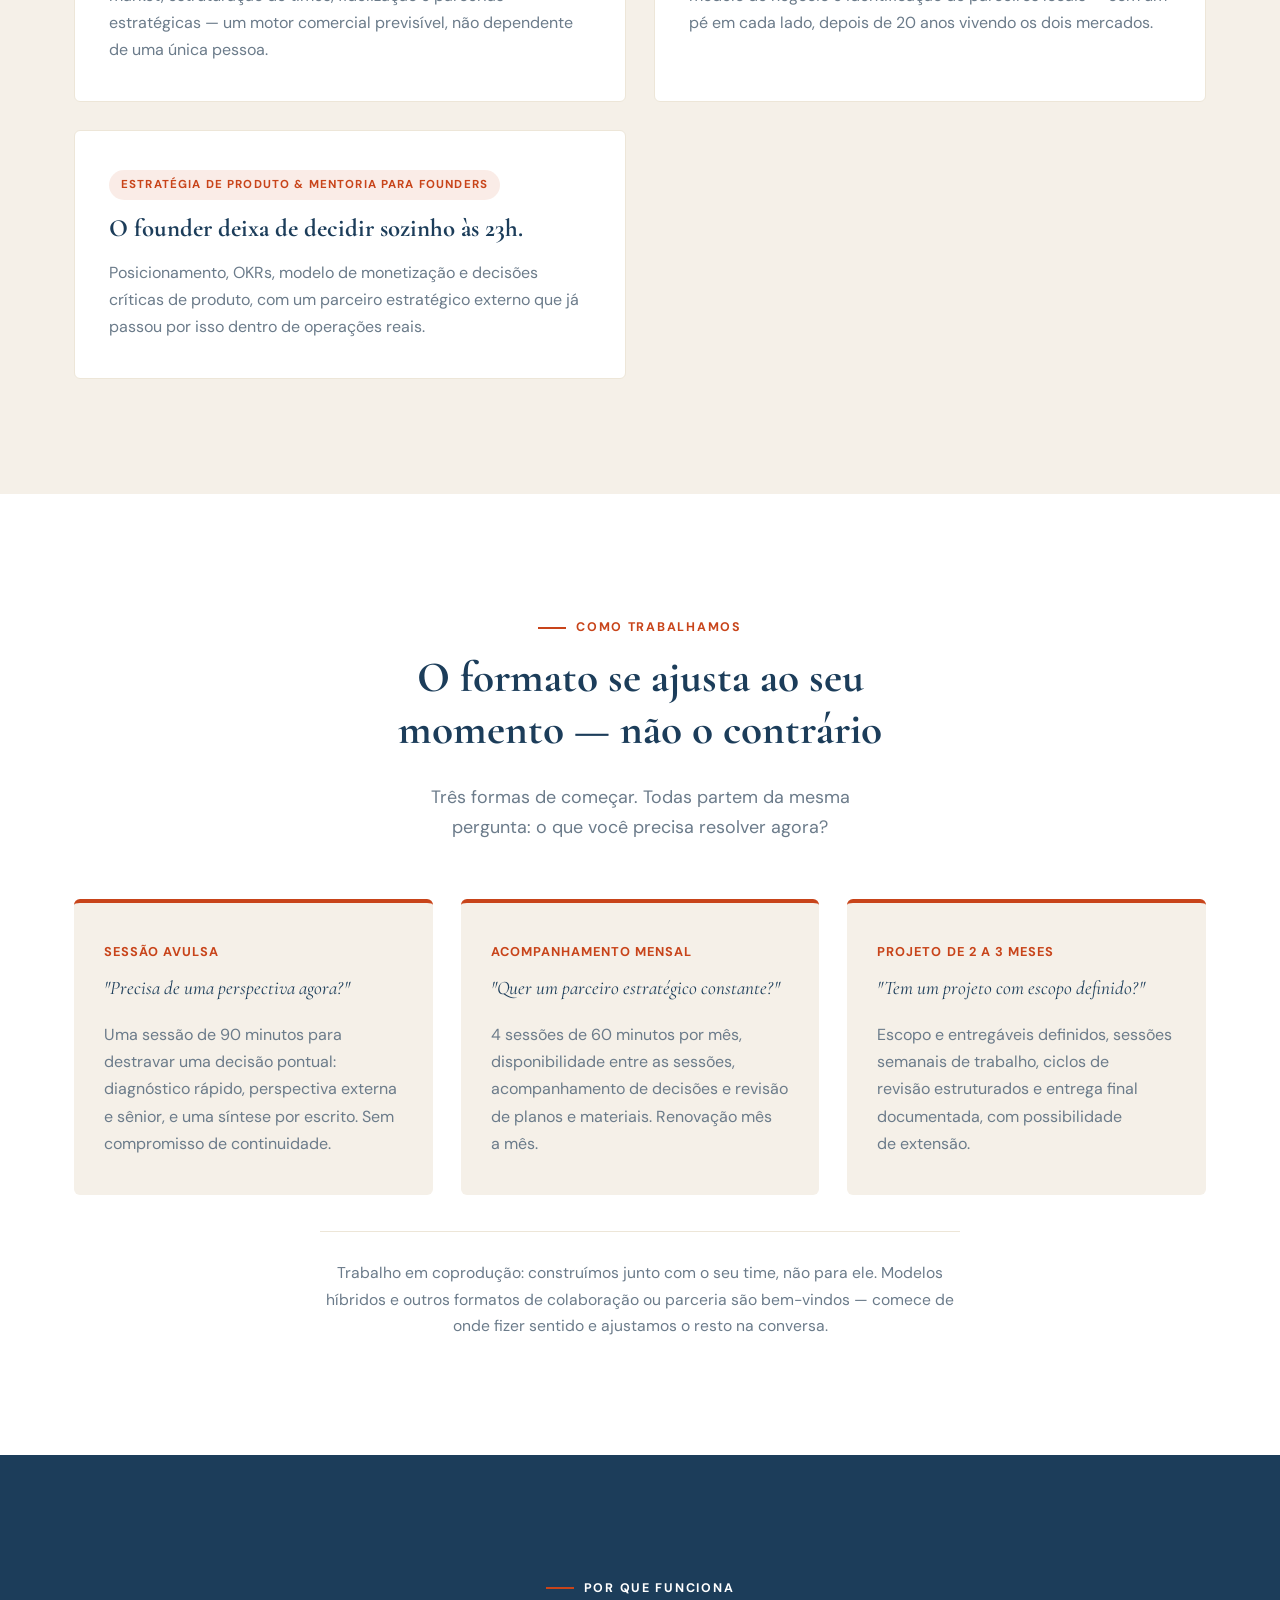
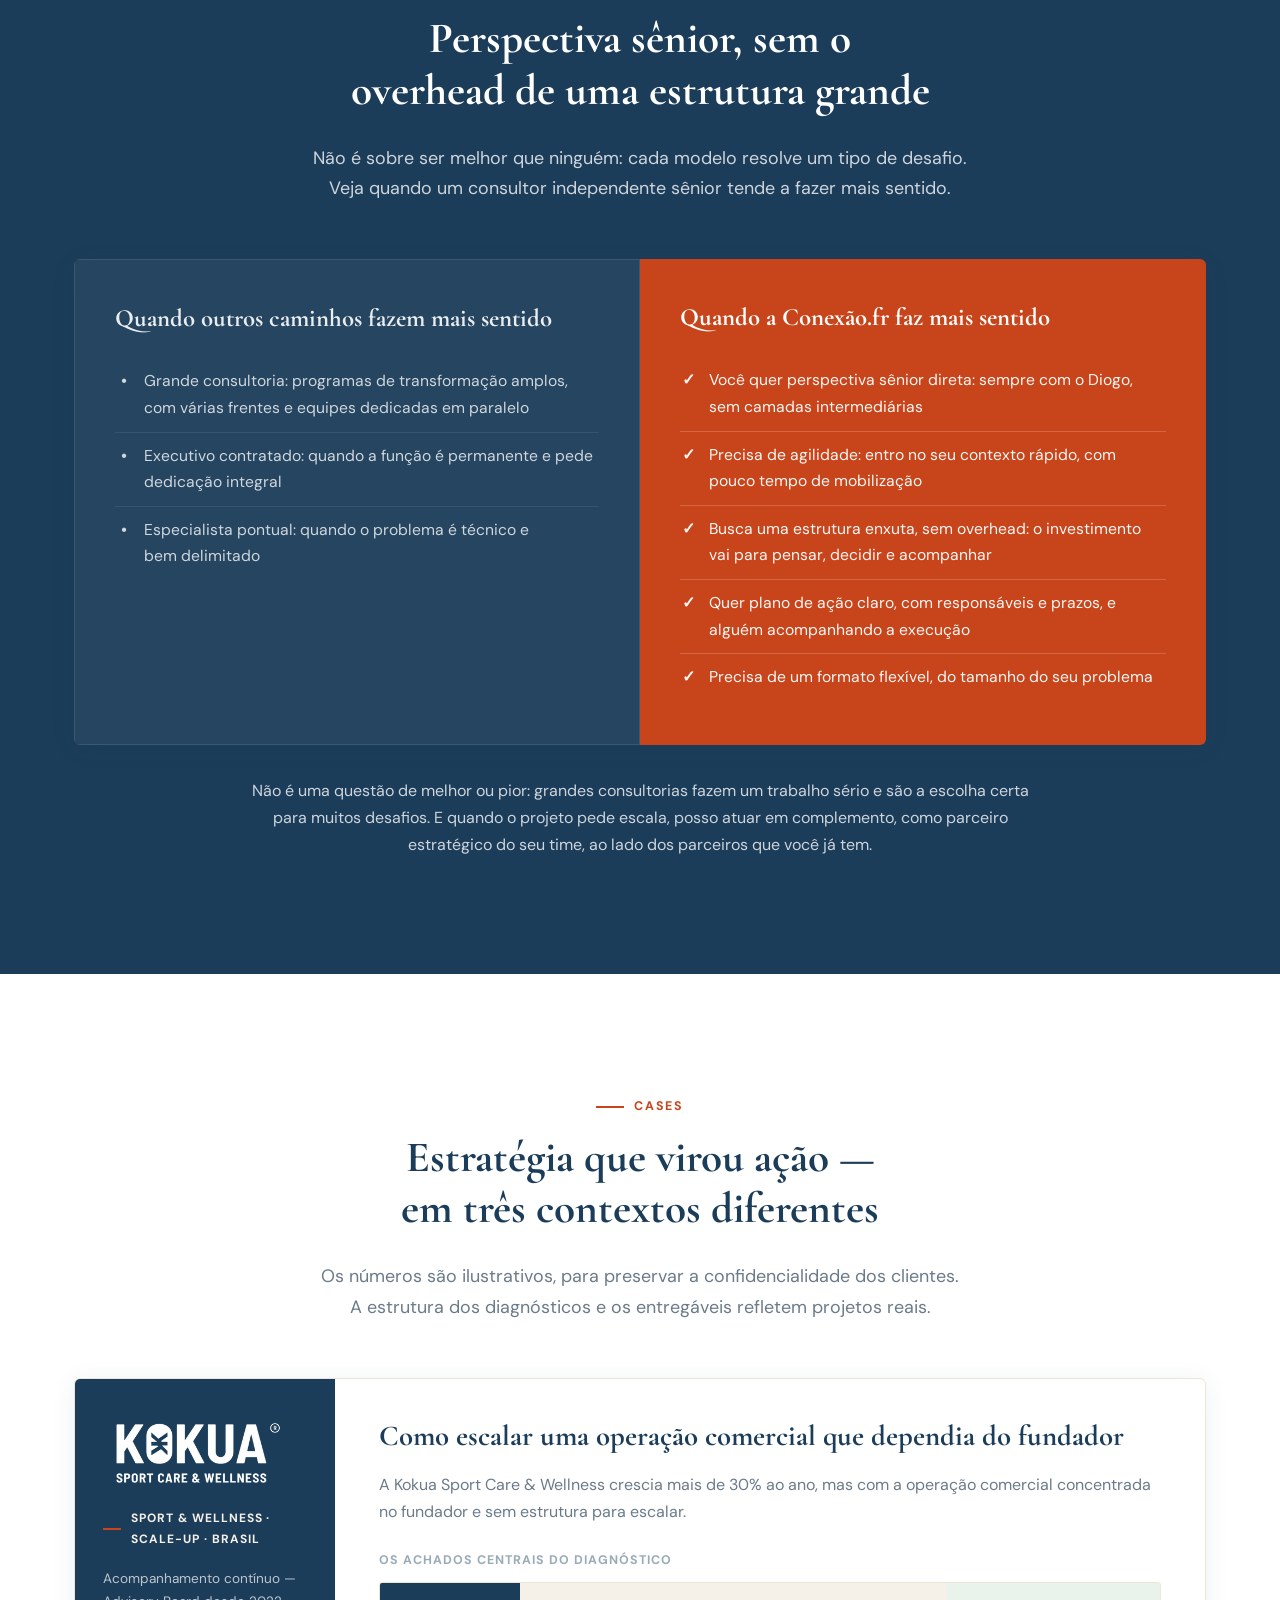
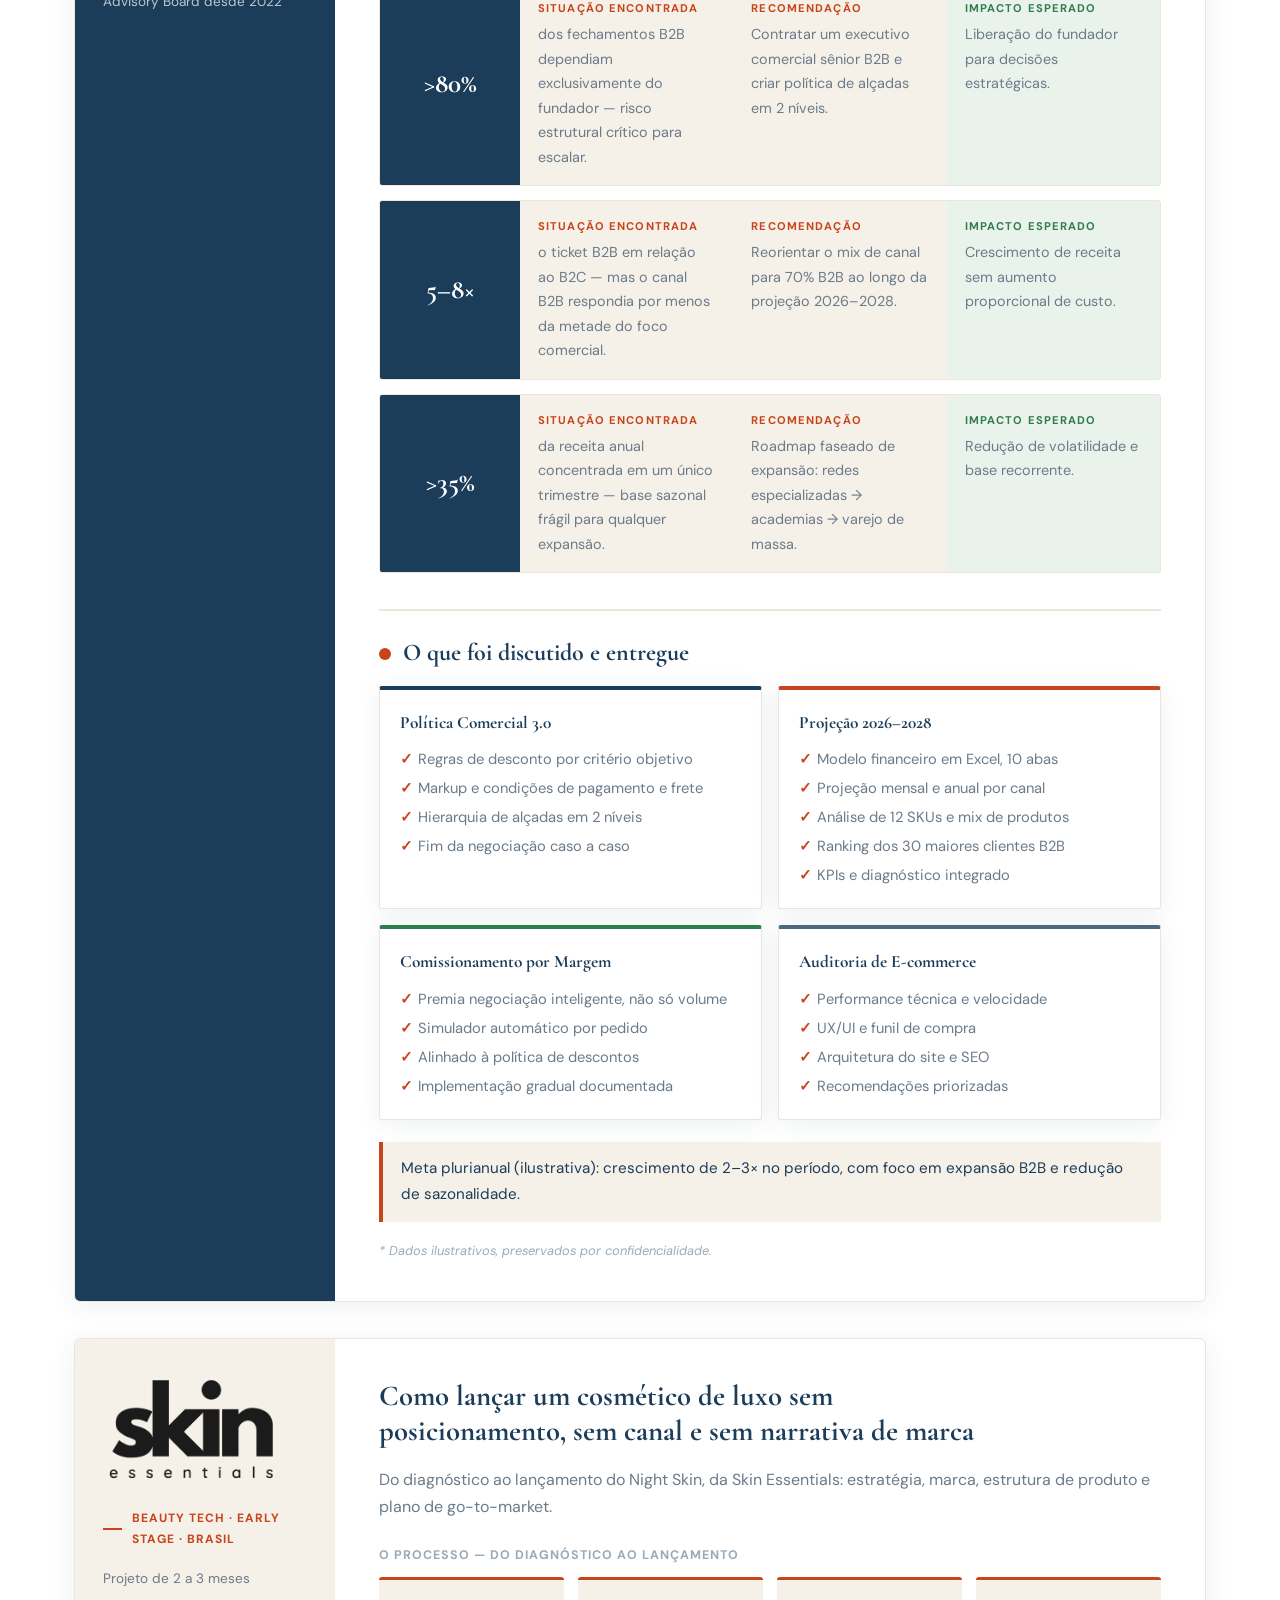
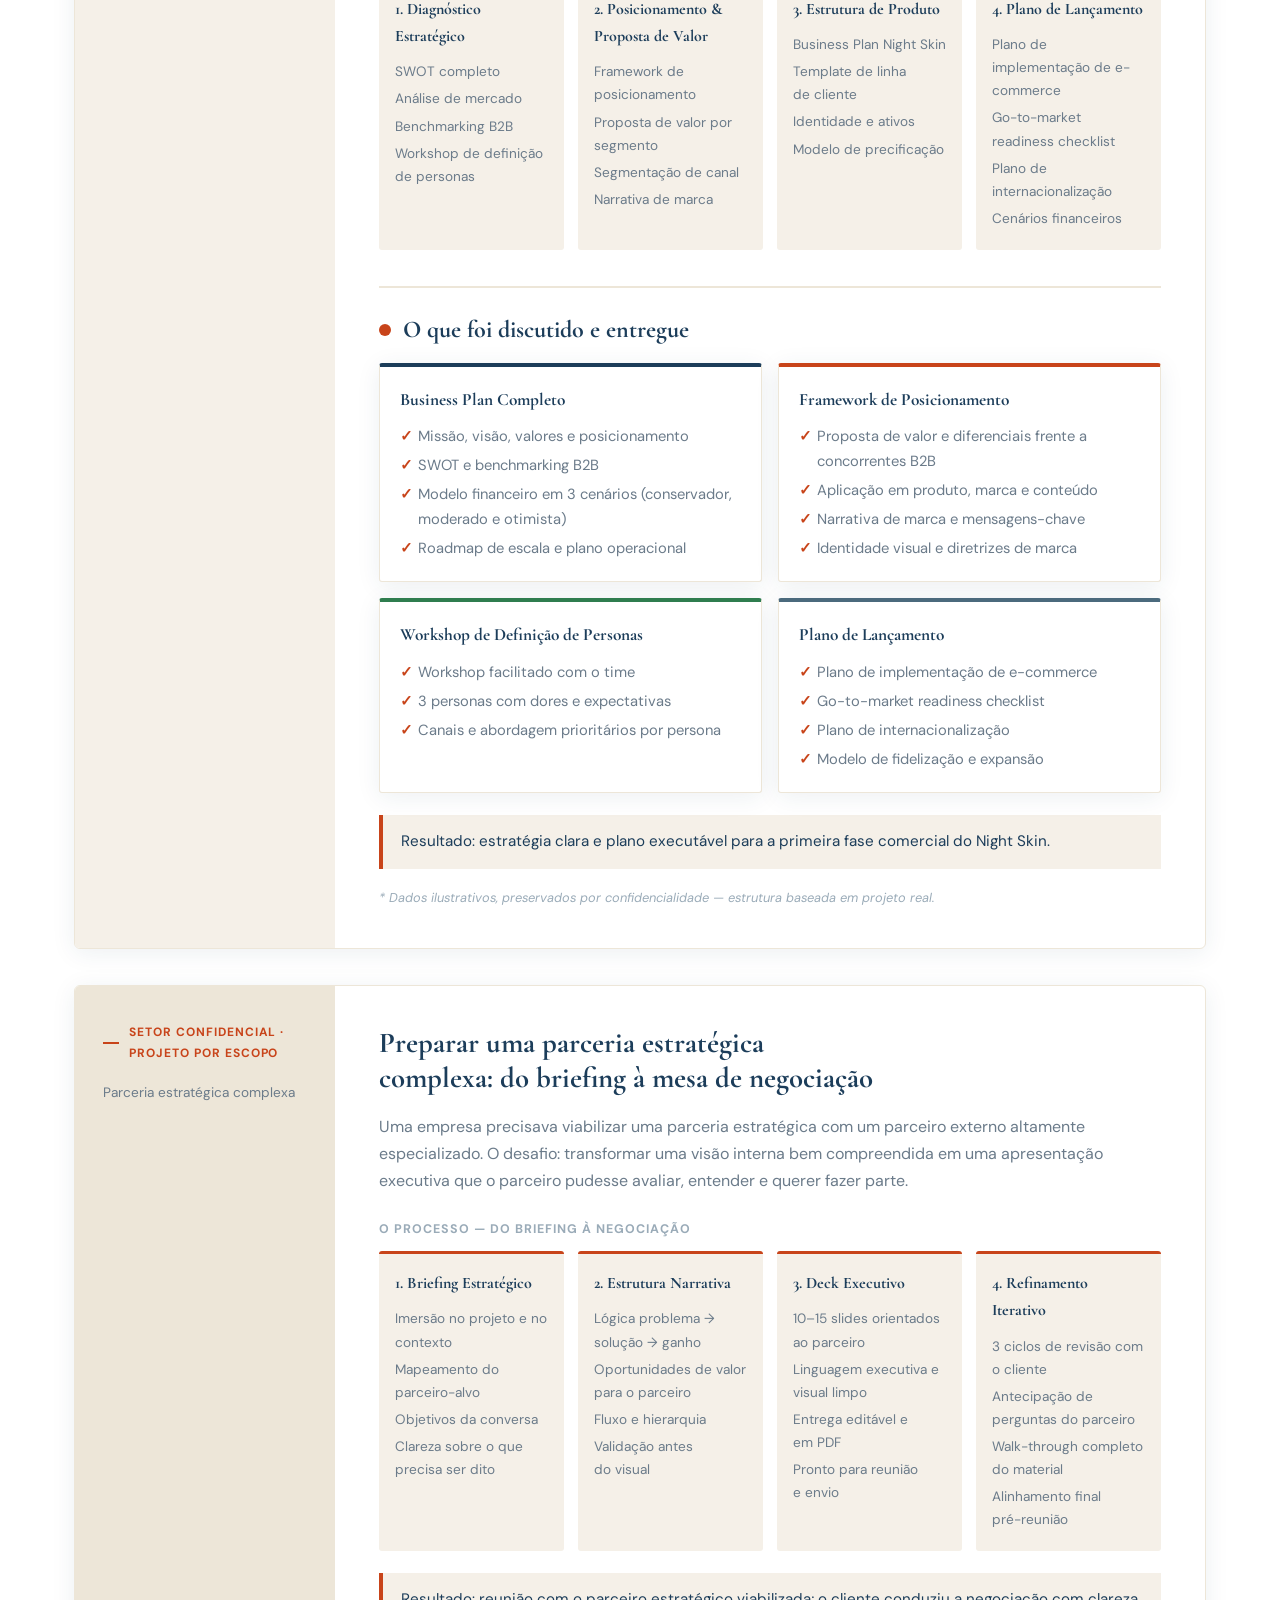
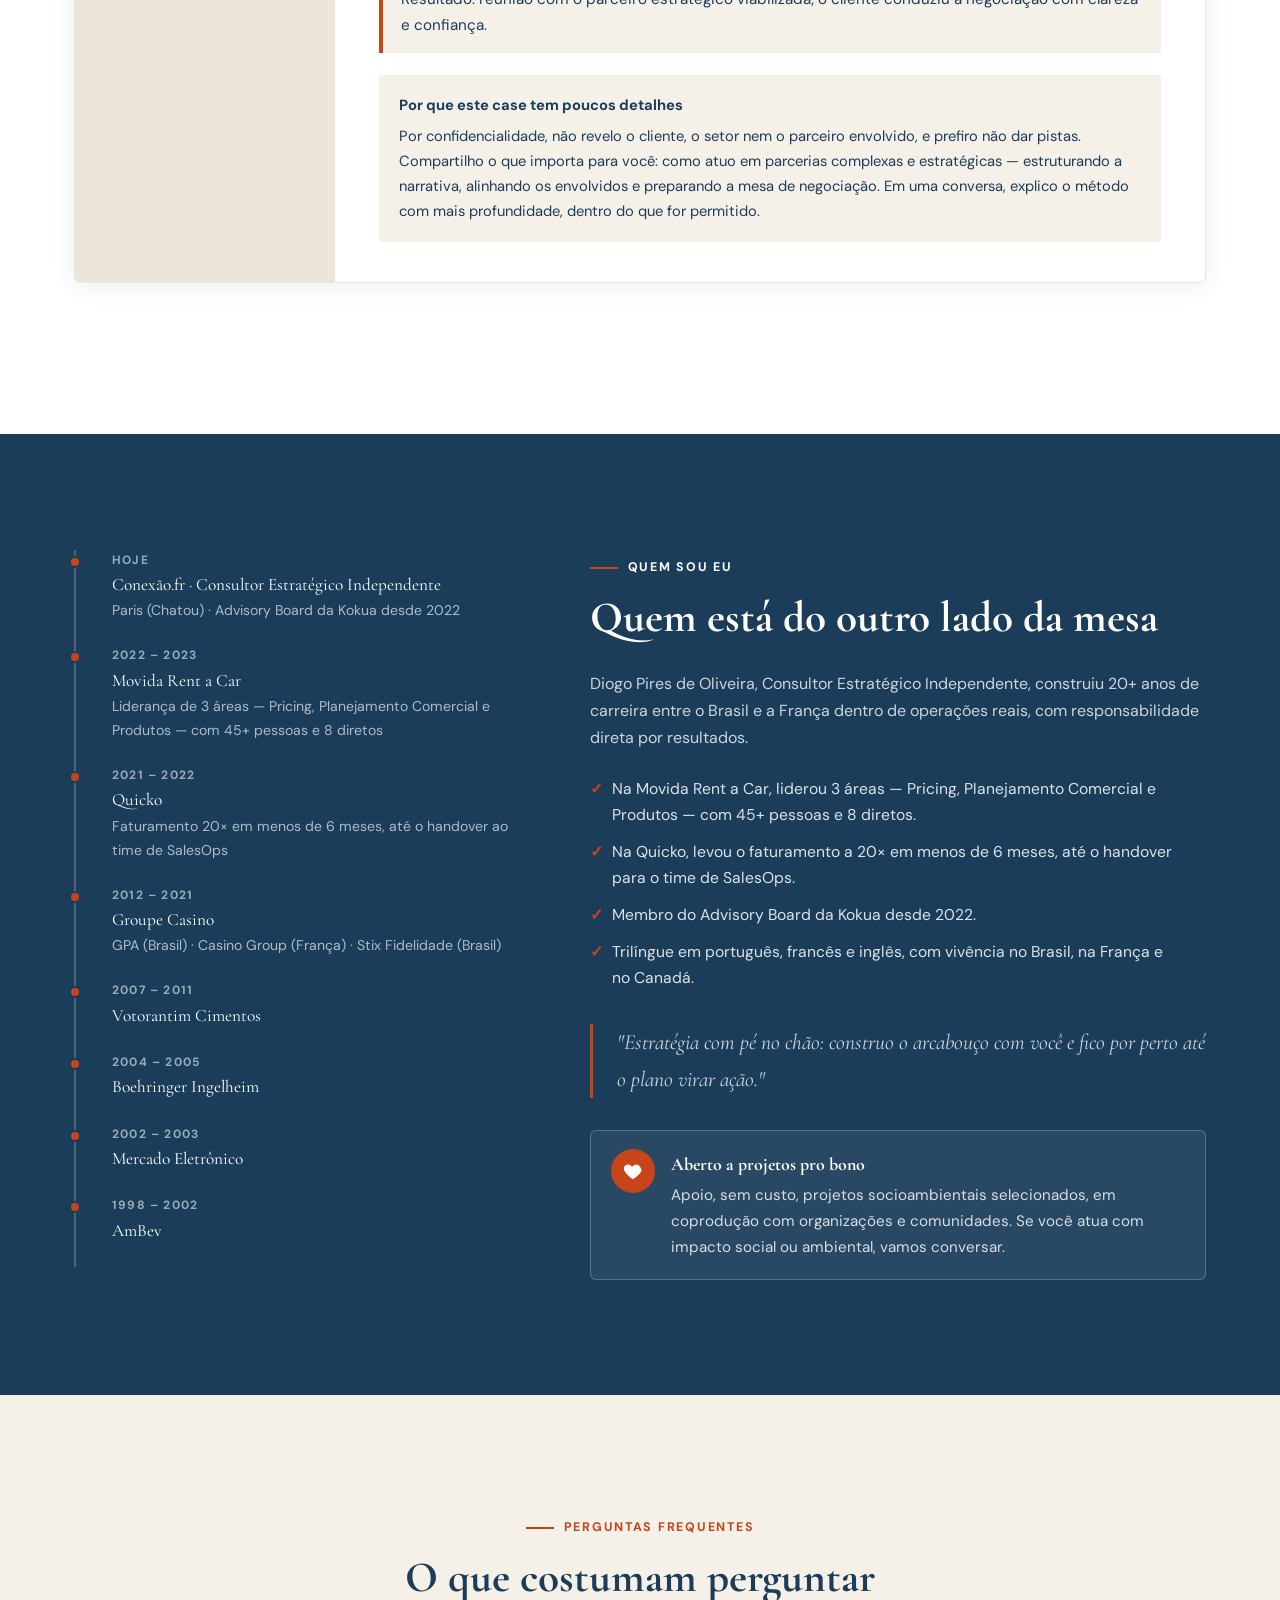
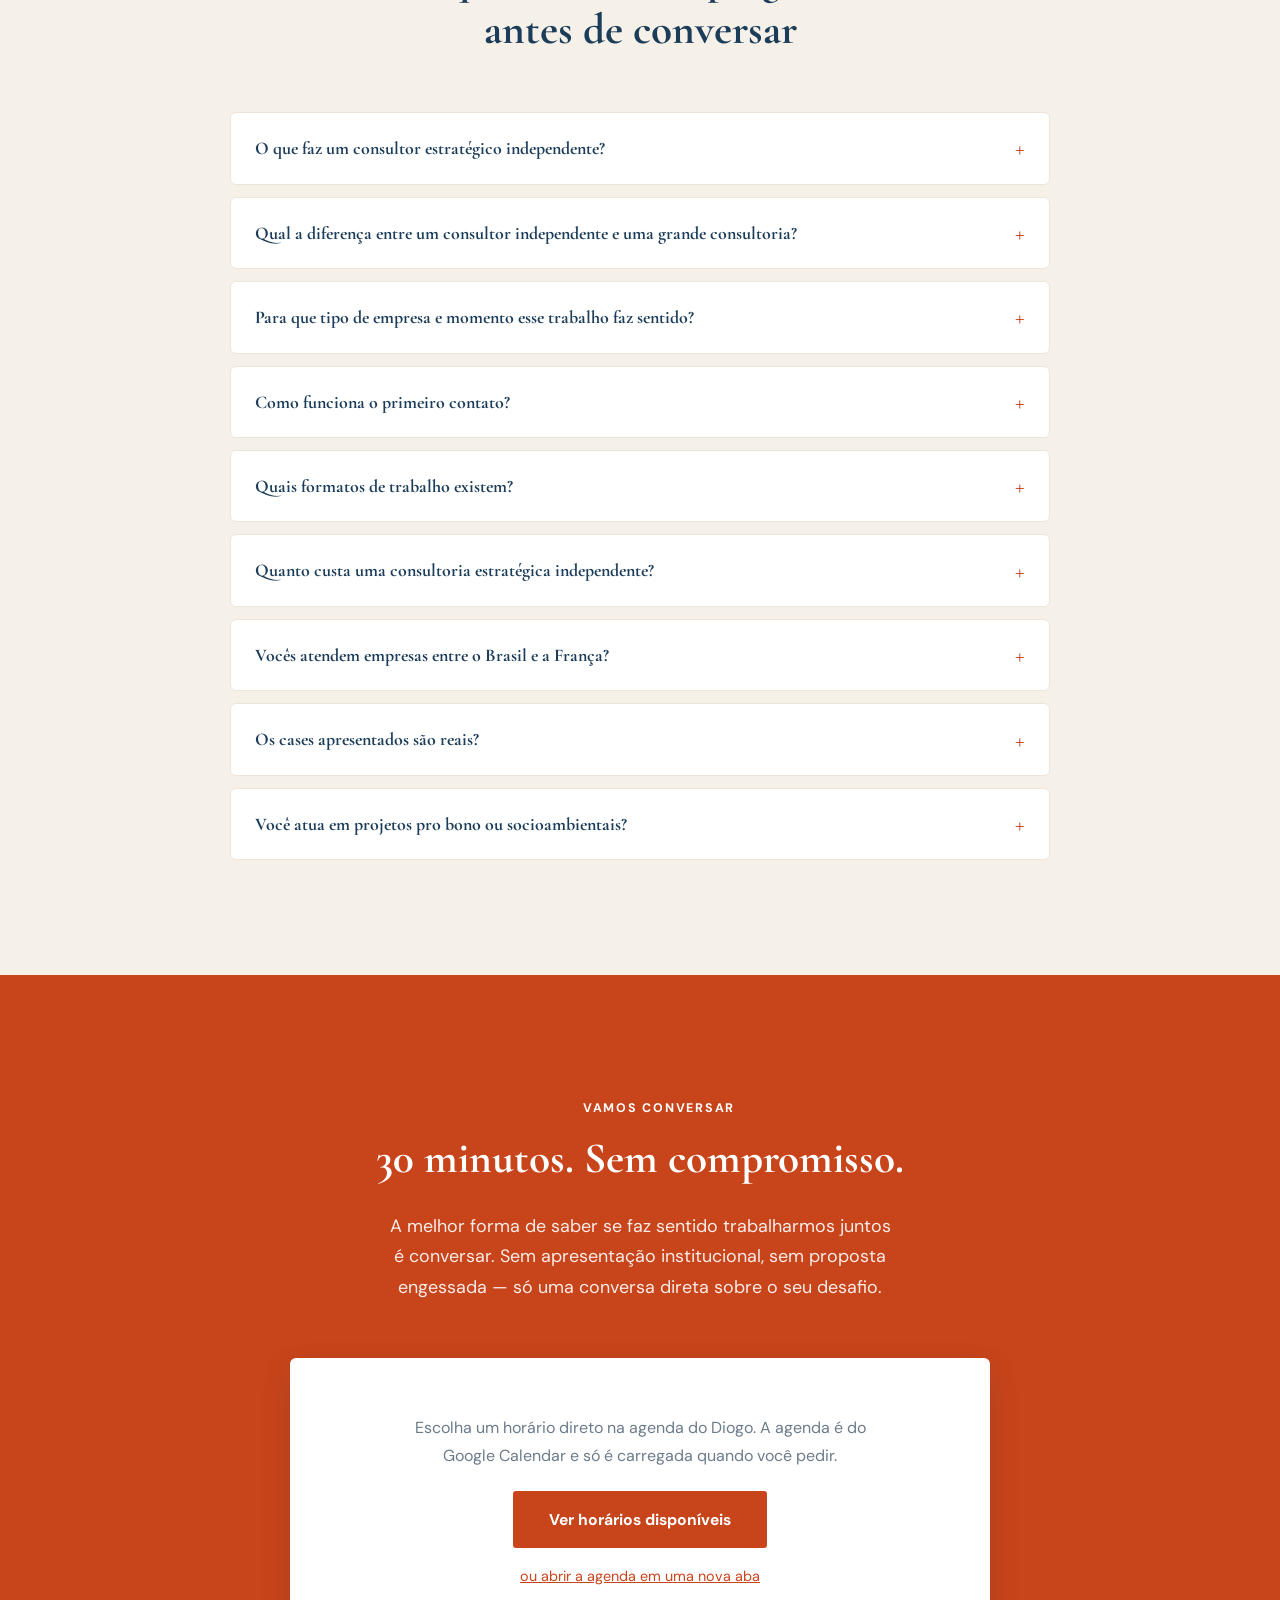
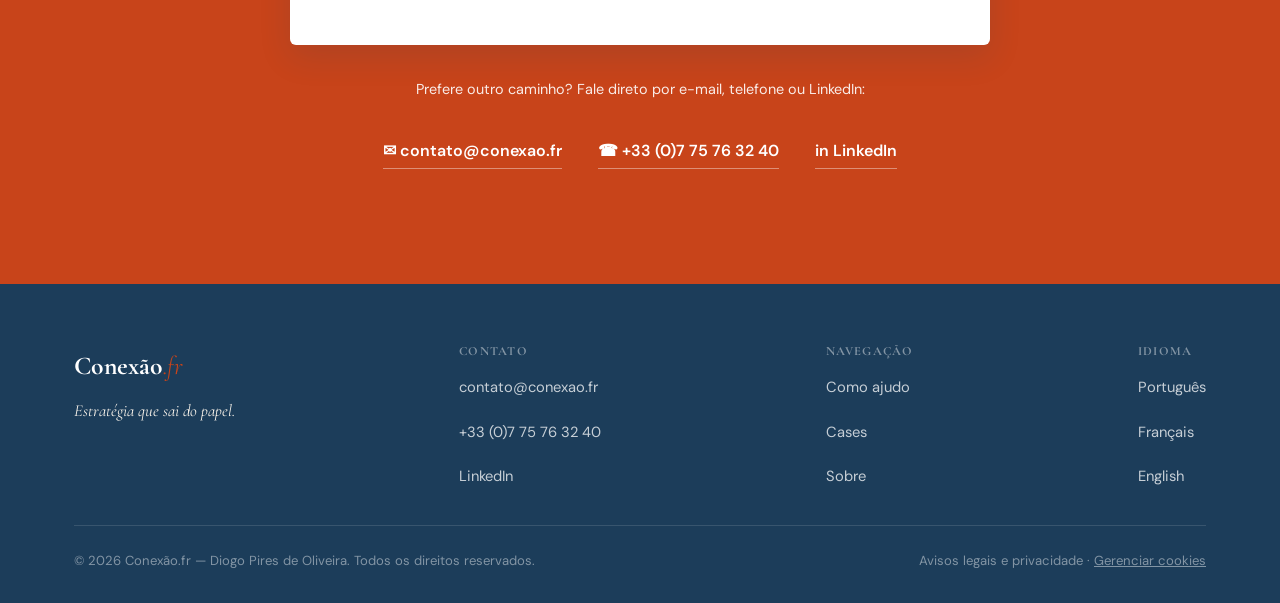
==== commit e95e889f: "Achados legíveis no mobile, entregáveis sempre visíveis, comparativo respeitoso com grandes consulto" ====
--- a/index.html
+++ b/index.html
@@ -125,7 +125,7 @@
         { "@type": "Question", "name": "O que faz um consultor estratégico independente?",
           "acceptedAnswer": { "@type": "Answer", "text": "Um consultor estratégico independente ajuda a empresa a definir para onde ir, priorizar o que importa e transformar isso em um plano executável, sem vínculo com uma grande consultoria. Diogo Pires de Oliveira atua diretamente com o cliente e acompanha a execução até o plano virar ação." } },
         { "@type": "Question", "name": "Qual a diferença entre um consultor independente e uma grande consultoria?",
-          "acceptedAnswer": { "@type": "Answer", "text": "Nas grandes consultorias, costuma haver um sócio que vende e uma equipe júnior que entrega. Com a Conexão.fr você fala direto com quem pensa e executa, sem overhead e sem um período de adaptação de 90 dias para começar a gerar valor." } },
+          "acceptedAnswer": { "@type": "Answer", "text": "Grandes consultorias são a melhor escolha para programas amplos, com várias frentes e equipes em paralelo. Um consultor independente sênior faz mais sentido quando você precisa de perspectiva sênior direta, agilidade e uma estrutura enxuta, sem overhead. Com a Conexão.fr você fala sempre com o Diogo e, quando o projeto pede escala, posso atuar em complemento ao seu time e aos parceiros que você já tem." } },
         { "@type": "Question", "name": "Para que tipo de empresa e momento esse trabalho faz sentido?",
           "acceptedAnswer": { "@type": "Answer", "text": "Para PMEs, scale-ups e founders que já têm uma visão, mas não conseguem tirá-la do papel; cujas vendas dependem de poucas pessoas; que precisam estruturar antes de escalar; ou que querem crescer entre o Brasil e a França sem improvisar." } },
         { "@type": "Question", "name": "Como funciona o primeiro contato?",
@@ -137,7 +137,9 @@
         { "@type": "Question", "name": "Vocês atendem empresas entre o Brasil e a França?",
           "acceptedAnswer": { "@type": "Answer", "text": "Sim. Diogo Pires de Oliveira tem mais de 20 anos de experiência entre os dois países e trabalha em português, francês e inglês. O apoio inclui validação de mercado, estratégia de entrada, adaptação do modelo de negócio e identificação de parceiros locais." } },
         { "@type": "Question", "name": "Os cases apresentados são reais?",
-          "acceptedAnswer": { "@type": "Answer", "text": "Sim, refletem projetos reais. Os números são ilustrativos e alguns detalhes são omitidos para preservar a confidencialidade dos clientes." } }
+          "acceptedAnswer": { "@type": "Answer", "text": "Sim, refletem projetos reais. Os números são ilustrativos e alguns detalhes são omitidos para preservar a confidencialidade dos clientes." } },
+        { "@type": "Question", "name": "Você atua em projetos pro bono ou socioambientais?",
+          "acceptedAnswer": { "@type": "Answer", "text": "Sim. Estou aberto a apoiar, de forma pro bono, projetos socioambientais selecionados, em coprodução com organizações e comunidades. Se você atua com impacto social ou ambiental, escreva ou agende uma conversa." } }
       ]
     }
   ]
@@ -187,7 +189,7 @@
       <div class="hero-inner">
         <span class="hero-eyebrow">Consultoria Estratégica Independente</span>
         <h1>A estratégia já está na sua cabeça. Falta alguém que ajude a tirar do papel.</h1>
-        <p class="hero-sub">Consultor estratégico independente · 20 anos entre Brasil e França. Diagnóstico claro, plano executável e alguém ao seu lado até virar resultado — não só slide.</p>
+        <p class="hero-sub">Consultor estratégico independente&nbsp;· 20 anos entre Brasil e França. Diagnóstico claro, plano executável e alguém ao seu lado até virar resultado.</p>
         <div class="hero-ctas">
           <a href="#contact" class="btn btn-primary">Vamos conversar</a>
           <span class="hero-scroll-hint">ou <a href="#help">veja como posso ajudar ↓</a></span>
@@ -260,8 +262,8 @@
         </div>
         <div class="pain-card">
           <div class="pain-num">03</div>
-          <h3>Você já pagou por uma consultoria que virou um PDF de gaveta.</h3>
-          <p>Relatório bonito, slides cheios de matriz, e no fim ninguém sabe o que fazer na segunda de manhã. Diagnóstico sem plano de ação é meio caminho perdido.</p>
+          <h3>Um bom diagnóstico não bastou: o plano ficou no PDF.</h3>
+          <p>Um relatório bem feito, slides cheios de matriz, e no fim ninguém sabe o que fazer na segunda de manhã. Diagnóstico sem plano de ação e sem acompanhamento é meio caminho perdido.</p>
         </div>
       </div>
     </div>
@@ -336,31 +338,30 @@
     <div class="container">
       <div class="section-header center">
         <span class="eyebrow">Por que funciona</span>
-        <h2>Sênior independente, sem o overhead da consultoria tradicional</h2>
-        <p class="lede">Não é sobre ser melhor que ninguém. É sobre o que acontece quando quem desenha o plano é quem também acompanha a execução.</p>
+        <h2>Perspectiva sênior, sem o overhead de uma estrutura grande</h2>
+        <p class="lede">Não é sobre ser melhor que ninguém: cada modelo resolve um tipo de desafio. Veja quando um consultor independente sênior tende a fazer mais sentido.</p>
       </div>
       <div class="compare-grid">
         <div class="compare-col market">
-          <h3>O que o mercado costuma oferecer</h3>
+          <h3>Quando outros caminhos fazem mais sentido</h3>
           <ul class="compare-list">
-            <li><span class="compare-icon">–</span> Uma grande consultoria envia um sócio para vender e um analista júnior para entregar</li>
-            <li><span class="compare-icon">–</span> Um executivo contratado leva meses de onboarding, cria estrutura e precisa de gestão</li>
-            <li><span class="compare-icon">–</span> Um freelancer generalista, sem profundidade estratégica nem leitura de contexto sênior</li>
-            <li><span class="compare-icon">–</span> Relatórios extensos, pouco plano de ação</li>
-            <li><span class="compare-icon">–</span> Contrato longo, faça sentido ou não para o momento</li>
+            <li><span class="compare-icon">•</span> Grande consultoria: programas de transformação amplos, com várias frentes e equipes dedicadas em paralelo</li>
+            <li><span class="compare-icon">•</span> Executivo contratado: quando a função é permanente e pede dedicação integral</li>
+            <li><span class="compare-icon">•</span> Especialista pontual: quando o problema é técnico e bem delimitado</li>
           </ul>
         </div>
         <div class="compare-col us">
-          <h3>O que você tem com a Conexão.fr</h3>
+          <h3>Quando a Conexão.fr faz mais sentido</h3>
           <ul class="compare-list">
-            <li><span class="compare-icon">+</span> Acesso direto a quem pensa e executa — sempre com o Diogo, sem intermediários</li>
-            <li><span class="compare-icon">+</span> Entro no seu contexto rápido: sem 90 dias de adaptação para começar a gerar valor</li>
-            <li><span class="compare-icon">+</span> 20+ anos de padrões reconhecidos: sei o que funciona, o que não funciona e por quê</li>
-            <li><span class="compare-icon">+</span> Plano de ação claro, com responsáveis e prazos</li>
-            <li><span class="compare-icon">+</span> Formato flexível, do tamanho do seu problema</li>
+            <li><span class="compare-icon">✓</span> Você quer perspectiva sênior direta: sempre com o Diogo, sem camadas intermediárias</li>
+            <li><span class="compare-icon">✓</span> Precisa de agilidade: entro no seu contexto rápido, com pouco tempo de mobilização</li>
+            <li><span class="compare-icon">✓</span> Busca uma estrutura enxuta, sem overhead: o investimento vai para pensar, decidir e acompanhar</li>
+            <li><span class="compare-icon">✓</span> Quer plano de ação claro, com responsáveis e prazos, e alguém acompanhando a execução</li>
+            <li><span class="compare-icon">✓</span> Precisa de um formato flexível, do tamanho do seu problema</li>
           </ul>
         </div>
       </div>
+      <p class="compare-note">Não é uma questão de melhor ou pior: grandes consultorias fazem um trabalho sério e são a escolha certa para muitos desafios. E quando o projeto pede escala, posso atuar em complemento, como parceiro estratégico do seu time, ao lado dos parceiros que você já tem.</p>
     </div>
   </section>
 
@@ -386,25 +387,25 @@
             <div class="findings">
               <div class="finding">
                 <div class="finding-num">&gt;80%</div>
-                <div><b>Situação encontrada</b>dos fechamentos B2B dependiam exclusivamente do fundador — risco estrutural crítico para escalar.</div>
+                <div><b>Situação encontrada</b><span class="finding-figure">&gt;80%</span> dos fechamentos B2B dependiam exclusivamente do fundador — risco estrutural crítico para escalar.</div>
                 <div><b>Recomendação</b>Contratar um executivo comercial sênior B2B e criar política de alçadas em 2 níveis.</div>
                 <div class="finding-impact"><b>Impacto esperado</b>Liberação do fundador para decisões estratégicas.</div>
               </div>
               <div class="finding">
                 <div class="finding-num">5–8×</div>
-                <div><b>Situação encontrada</b>ticket B2B vs. B2C — mas o canal B2B respondia por menos da metade do foco comercial.</div>
+                <div><b>Situação encontrada</b><span class="finding-figure">5–8×</span> o ticket B2B em relação ao B2C — mas o canal B2B respondia por menos da metade do foco comercial.</div>
                 <div><b>Recomendação</b>Reorientar o mix de canal para 70% B2B ao longo da projeção 2026–2028.</div>
                 <div class="finding-impact"><b>Impacto esperado</b>Crescimento de receita sem aumento proporcional de custo.</div>
               </div>
               <div class="finding">
                 <div class="finding-num">&gt;35%</div>
-                <div><b>Situação encontrada</b>da receita anual concentrada em um único trimestre — base sazonal frágil para qualquer expansão.</div>
+                <div><b>Situação encontrada</b><span class="finding-figure">&gt;35%</span> da receita anual concentrada em um único trimestre — base sazonal frágil para qualquer expansão.</div>
                 <div><b>Recomendação</b>Roadmap faseado de expansão: redes especializadas → academias → varejo de massa.</div>
                 <div class="finding-impact"><b>Impacto esperado</b>Redução de volatilidade e base recorrente.</div>
               </div>
             </div>
-            <details class="case-details" data-case="kokua">
-              <summary>Ver o que foi discutido e entregue</summary>
+            <div class="case-delivered" data-case="kokua">
+              <h4 class="case-delivered-title">O que foi discutido e entregue</h4>
               <div class="deliverables">
                 <div class="deliv"><h5>Política Comercial 3.0</h5><ul>
                   <li>Regras de desconto por critério objetivo</li>
@@ -429,7 +430,7 @@
                   <li>Recomendações priorizadas</li></ul></div>
               </div>
               <p class="case-result">Meta plurianual (ilustrativa): crescimento de 2–3× no período, com foco em expansão B2B e redução de sazonalidade.</p>
-            </details>
+            </div>
             <p class="case-note">* Dados ilustrativos, preservados por confidencialidade.</p>
           </div>
         </div>
@@ -456,8 +457,8 @@
               <div class="step"><h5>4. Plano de Lançamento</h5><ul>
                 <li>Plano de implementação de e-commerce</li><li>Go-to-market readiness checklist</li><li>Plano de internacionalização</li><li>Cenários financeiros</li></ul></div>
             </div>
-            <details class="case-details" data-case="skin-essentials">
-              <summary>Ver o que foi discutido e entregue</summary>
+            <div class="case-delivered" data-case="skin-essentials">
+              <h4 class="case-delivered-title">O que foi discutido e entregue</h4>
               <div class="deliverables">
                 <div class="deliv"><h5>Business Plan Completo</h5><ul>
                   <li>Missão, visão, valores e posicionamento</li>
@@ -479,7 +480,7 @@
                   <li>Plano de internacionalização</li>
                   <li>Modelo de fidelização e expansão</li></ul></div>
               </div>
-            </details>
+            </div>
             <p class="case-result">Resultado: estratégia clara e plano executável para a primeira fase comercial do Night Skin.</p>
             <p class="case-note">* Dados ilustrativos, preservados por confidencialidade — estrutura baseada em projeto real.</p>
           </div>
@@ -524,7 +525,7 @@
           <li><span class="when">Hoje</span><span class="what">Conexão.fr · Consultor Estratégico Independente</span><span class="detail">Paris (Chatou) · Advisory Board da Kokua desde 2022</span></li>
           <li><span class="when">2022 – 2023</span><span class="what">Movida Rent a Car</span><span class="detail">Liderança de 3 áreas — Pricing, Planejamento Comercial e Produtos — com 45+ pessoas e 8 diretos</span></li>
           <li><span class="when">2021 – 2022</span><span class="what">Quicko</span><span class="detail">Faturamento 20× em menos de 6 meses, até o handover ao time de SalesOps</span></li>
-          <li><span class="when">2012 – 2021</span><span class="what">Groupe Casino</span><span class="detail">GPA (Brasil) · Casino Group (França) · Stix Fidelidade (Brasil)</span></li>
+          <li><span class="when">2012 – 2021</span><span class="what">Groupe Casino</span><span class="detail">GPA (Brasil) · Casino&nbsp;Group (França) · Stix&nbsp;Fidelidade (Brasil)</span></li>
           <li><span class="when">2007 – 2011</span><span class="what">Votorantim Cimentos</span></li>
           <li><span class="when">2004 – 2005</span><span class="what">Boehringer Ingelheim</span></li>
           <li><span class="when">2002 – 2003</span><span class="what">Mercado Eletrônico</span></li>
@@ -534,15 +535,15 @@
       <div>
         <span class="eyebrow">Quem sou eu</span>
         <h2>Quem está do outro lado da mesa</h2>
-        <p>Diogo Pires de Oliveira, Consultor Estratégico Independente, construiu 20+ anos de carreira entre o Brasil e a França dentro de operações reais — não apenas desenhando slides sobre elas.</p>
+        <p>Diogo Pires de Oliveira, Consultor Estratégico Independente, construiu 20+ anos de carreira entre o Brasil e a França dentro de operações reais, com responsabilidade direta por resultados.</p>
         <ul class="about-facts">
           <li>Na Movida Rent a Car, liderou 3 áreas — Pricing, Planejamento Comercial e Produtos — com 45+ pessoas e 8 diretos.</li>
           <li>Na Quicko, levou o faturamento a 20× em menos de 6 meses, até o handover para o time de SalesOps.</li>
           <li>Membro do Advisory Board da Kokua desde 2022.</li>
           <li>Trilíngue em português, francês e inglês, com vivência no Brasil, na França e no Canadá.</li>
         </ul>
-        <p class="about-quote">"Estratégia com pé no chão: construo o arcabouço com você e fico por perto até o plano virar ação — não só slide."</p>
-        <p class="about-pro">Também apoio, de forma pro bono, projetos socioambientais selecionados.</p>
+        <p class="about-quote">"Estratégia com pé no chão: construo o arcabouço com você e fico por perto até o plano virar ação."</p>
+        <div class="probono"><span class="probono-icon"><svg viewBox="0 0 24 24" width="22" height="22" fill="currentColor" aria-hidden="true" focusable="false"><path d="M12 21s-7.2-4.6-9.4-9.3C1.1 8.5 3 5 6.5 5c2 0 3.5 1.1 4.5 2.6C12 6.1 13.5 5 15.5 5 19 5 20.9 8.5 21.4 11.7 19.2 16.4 12 21 12 21z"/></svg></span><div><strong>Aberto a projetos pro bono</strong><p>Apoio, sem custo, projetos socioambientais selecionados, em coprodução com organizações e comunidades. Se você atua com impacto social ou ambiental, vamos conversar.</p></div></div>
       </div>
     </div>
   </section>
@@ -557,7 +558,7 @@
         <details class="faq-item"><summary>O que faz um consultor estratégico independente?</summary>
           <p>Um consultor estratégico independente ajuda a empresa a definir para onde ir, priorizar o que importa e transformar isso em um plano executável, sem vínculo com uma grande consultoria. Diogo Pires de Oliveira atua diretamente com o cliente e acompanha a execução até o plano virar ação.</p></details>
         <details class="faq-item"><summary>Qual a diferença entre um consultor independente e uma grande consultoria?</summary>
-          <p>Nas grandes consultorias, costuma haver um sócio que vende e uma equipe júnior que entrega. Com a Conexão.fr você fala direto com quem pensa e executa, sem overhead e sem um período de adaptação de 90 dias para começar a gerar valor.</p></details>
+          <p>Grandes consultorias são a melhor escolha para programas amplos, com várias frentes e equipes em paralelo. Um consultor independente sênior faz mais sentido quando você precisa de perspectiva sênior direta, agilidade e uma estrutura enxuta, sem overhead. Com a Conexão.fr você fala sempre com o Diogo e, quando o projeto pede escala, posso atuar em complemento ao seu time e aos parceiros que você já tem.</p></details>
         <details class="faq-item"><summary>Para que tipo de empresa e momento esse trabalho faz sentido?</summary>
           <p>Para PMEs, scale-ups e founders que já têm uma visão, mas não conseguem tirá-la do papel; cujas vendas dependem de poucas pessoas; que precisam estruturar antes de escalar; ou que querem crescer entre o Brasil e a França sem improvisar.</p></details>
         <details class="faq-item"><summary>Como funciona o primeiro contato?</summary>
@@ -570,6 +571,8 @@
           <p>Sim. Diogo Pires de Oliveira tem mais de 20 anos de experiência entre os dois países e trabalha em português, francês e inglês. O apoio inclui validação de mercado, estratégia de entrada, adaptação do modelo de negócio e identificação de parceiros locais.</p></details>
         <details class="faq-item"><summary>Os cases apresentados são reais?</summary>
           <p>Sim, refletem projetos reais. Os números são ilustrativos e alguns detalhes são omitidos para preservar a confidencialidade dos clientes.</p></details>
+        <details class="faq-item"><summary>Você atua em projetos pro bono ou socioambientais?</summary>
+          <p>Sim. Estou aberto a apoiar, de forma pro bono, projetos socioambientais selecionados, em coprodução com organizações e comunidades. Se você atua com impacto social ou ambiental, escreva ou agende uma conversa.</p></details>
       </div>
     </div>
   </section>
--- a/assets/site.css
+++ b/assets/site.css
@@ -453,3 +453,58 @@
 @media (max-width:760px){
   .consent{ right:16px; max-width:none; padding-bottom:68px; }
 }
+
+/* ============================================
+   V3 — quebras de linha, achados no mobile, entregáveis visíveis, pro bono, comparativo
+   ============================================ */
+h1, h2, h3, .section-header .lede, .hero-sub{ text-wrap:balance; }
+p, li{ text-wrap:pretty; }
+
+/* Achados: número em banner no desktop; no mobile ele vira o começo da frase */
+.finding-figure{ display:none; font-family:var(--font-heading); font-weight:700; font-size:1.5rem; color:var(--navy); line-height:1.1; margin-right:2px; }
+
+/* Entregáveis sempre visíveis, com mais peso visual */
+.case-delivered{ margin-top:36px; padding-top:28px; border-top:2px solid var(--sand-dark); }
+.case-delivered-title{ font-family:var(--font-heading); font-size:clamp(1.25rem,2.4vw,1.5rem); color:var(--navy); margin:0 0 4px; display:flex; align-items:center; gap:12px; }
+.case-delivered-title::before{ content:""; flex:0 0 auto; width:12px; height:12px; border-radius:50%; background:var(--coral); }
+.deliv{ background:var(--white); border:1px solid var(--sand-dark); border-top:4px solid var(--navy); box-shadow:var(--shadow-soft); }
+.deliv:nth-child(2){ border-top-color:var(--coral); }
+.deliv:nth-child(3){ border-top-color:#2F7D4F; }
+.deliv:nth-child(4){ border-top-color:#4B6A7D; }
+.deliv h5{ font-size:1.08rem; }
+.deliv ul{ font-size:.92rem; }
+
+/* Pro bono */
+.probono{ display:flex; gap:16px; align-items:flex-start; margin-top:26px; padding:18px 20px; border:1px solid rgba(255,255,255,0.22); background:rgba(255,255,255,0.06); border-radius:var(--radius-md); }
+.probono-icon{ flex:0 0 auto; display:flex; align-items:center; justify-content:center; width:44px; height:44px; border-radius:50%; background:var(--coral); color:var(--white); }
+.probono strong{ display:block; color:var(--white); font-family:var(--font-heading); font-size:1.12rem; margin-bottom:4px; }
+.bg-navy .probono p{ margin:0; font-size:.95rem; color:rgba(255,255,255,0.82); }
+
+/* Comparativo respeitoso */
+.compare-col.market h3{ color:rgba(255,255,255,0.9); }
+.compare-col.market li{ color:rgba(255,255,255,0.78); }
+.compare-icon{ width:1.1em; text-align:center; }
+.compare-note{ max-width:780px; margin:32px auto 0; text-align:center; font-size:1rem; }
+
+@media (max-width:900px){
+  .finding > .finding-num{ display:none; }
+  .finding-figure{ display:inline; }
+  .finding > div{ padding:16px 18px; }
+}
+@media (max-width:600px){
+  h1{ font-size:clamp(1.85rem,7.6vw,2.4rem); line-height:1.15; }
+  h2{ font-size:clamp(1.55rem,6.6vw,2rem); }
+  h3{ font-size:1.14rem; }
+  .container{ padding:0 20px; }
+  .lede{ font-size:1.02rem; }
+  .hero-sub{ font-size:1.04rem; }
+  .eyebrow{ font-size:.72rem; letter-spacing:.1em; }
+  .hero-eyebrow{ font-size:.7rem; letter-spacing:.1em; line-height:1.45; border-radius:12px; padding:8px 14px; }
+  .help-tag{ border-radius:10px; line-height:1.45; }
+  .pain-card, .help-card, .model-card{ padding:28px 22px; }
+  .compare-col{ padding:28px 22px; }
+  .case-main{ padding:26px 20px; }
+  .case-side{ padding:26px 22px; }
+  .section-header{ margin-bottom:40px; }
+  .probono{ padding:16px; gap:12px; }
+}
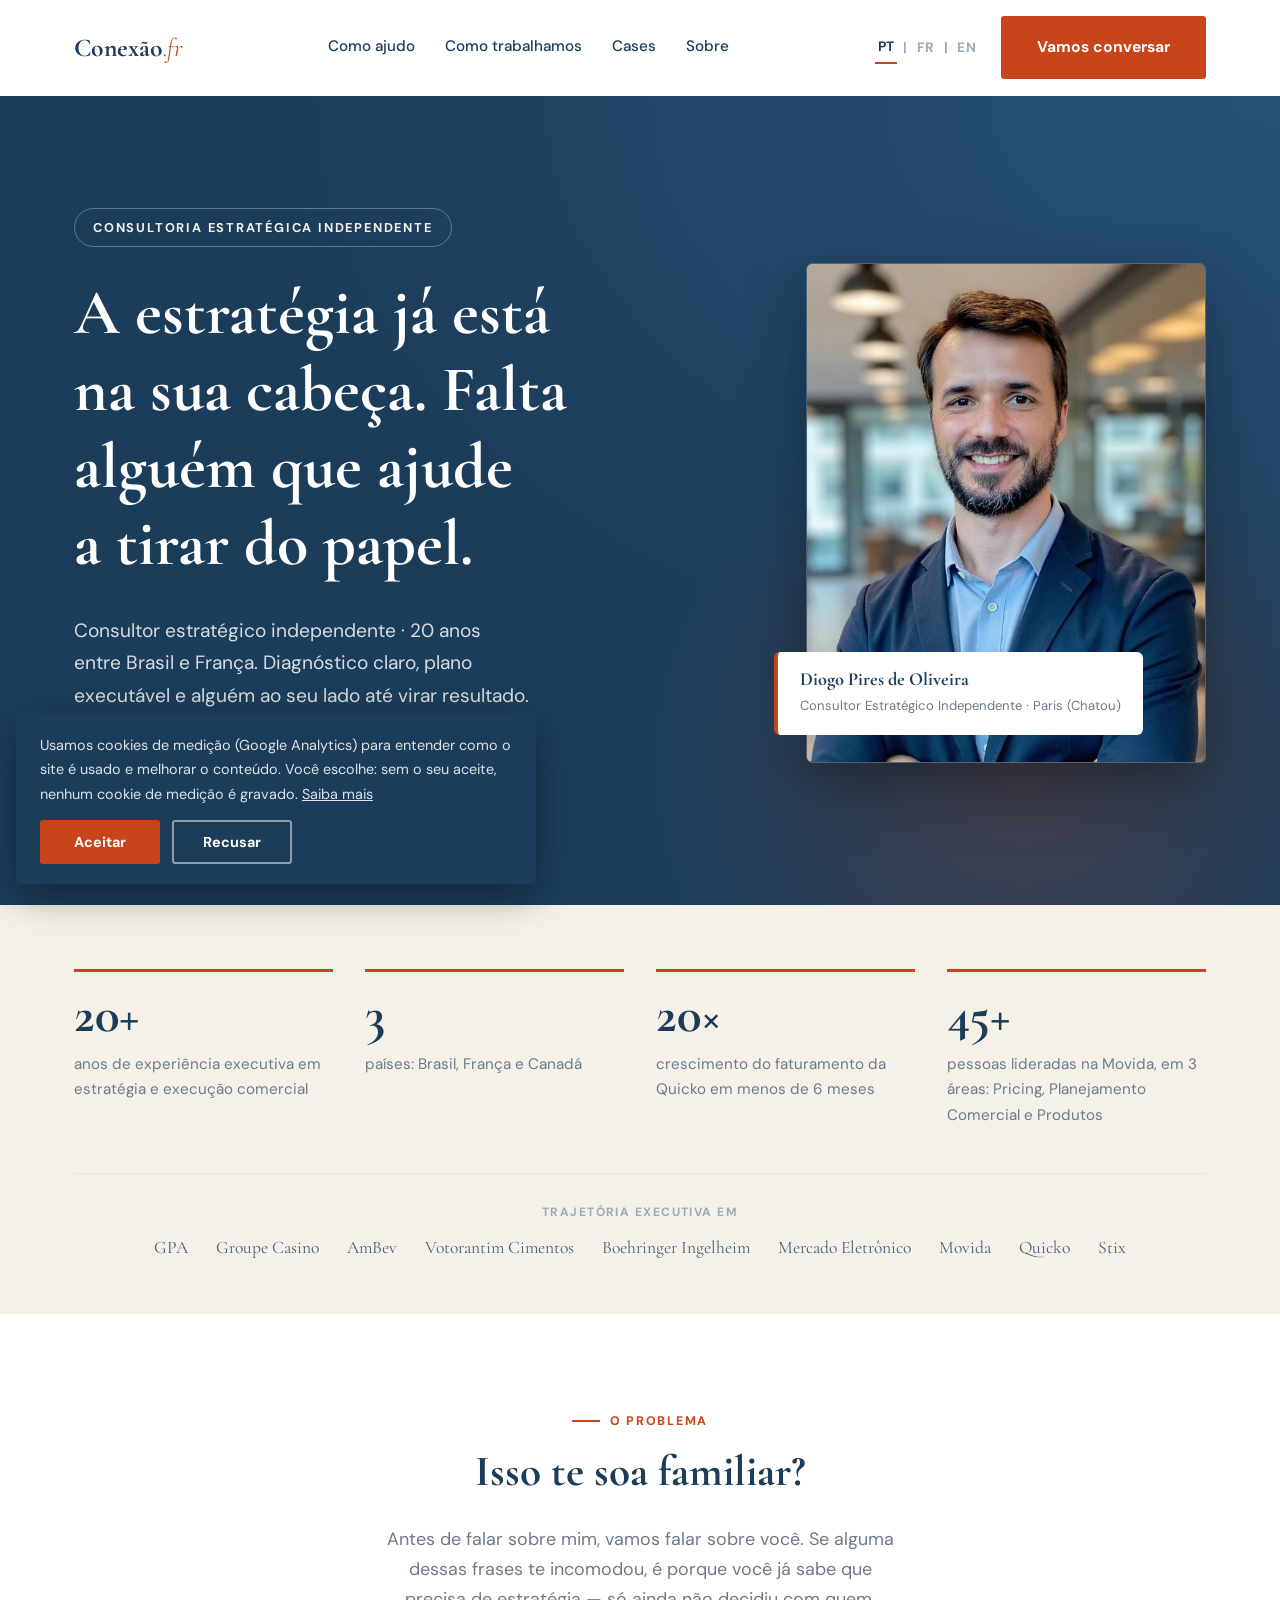
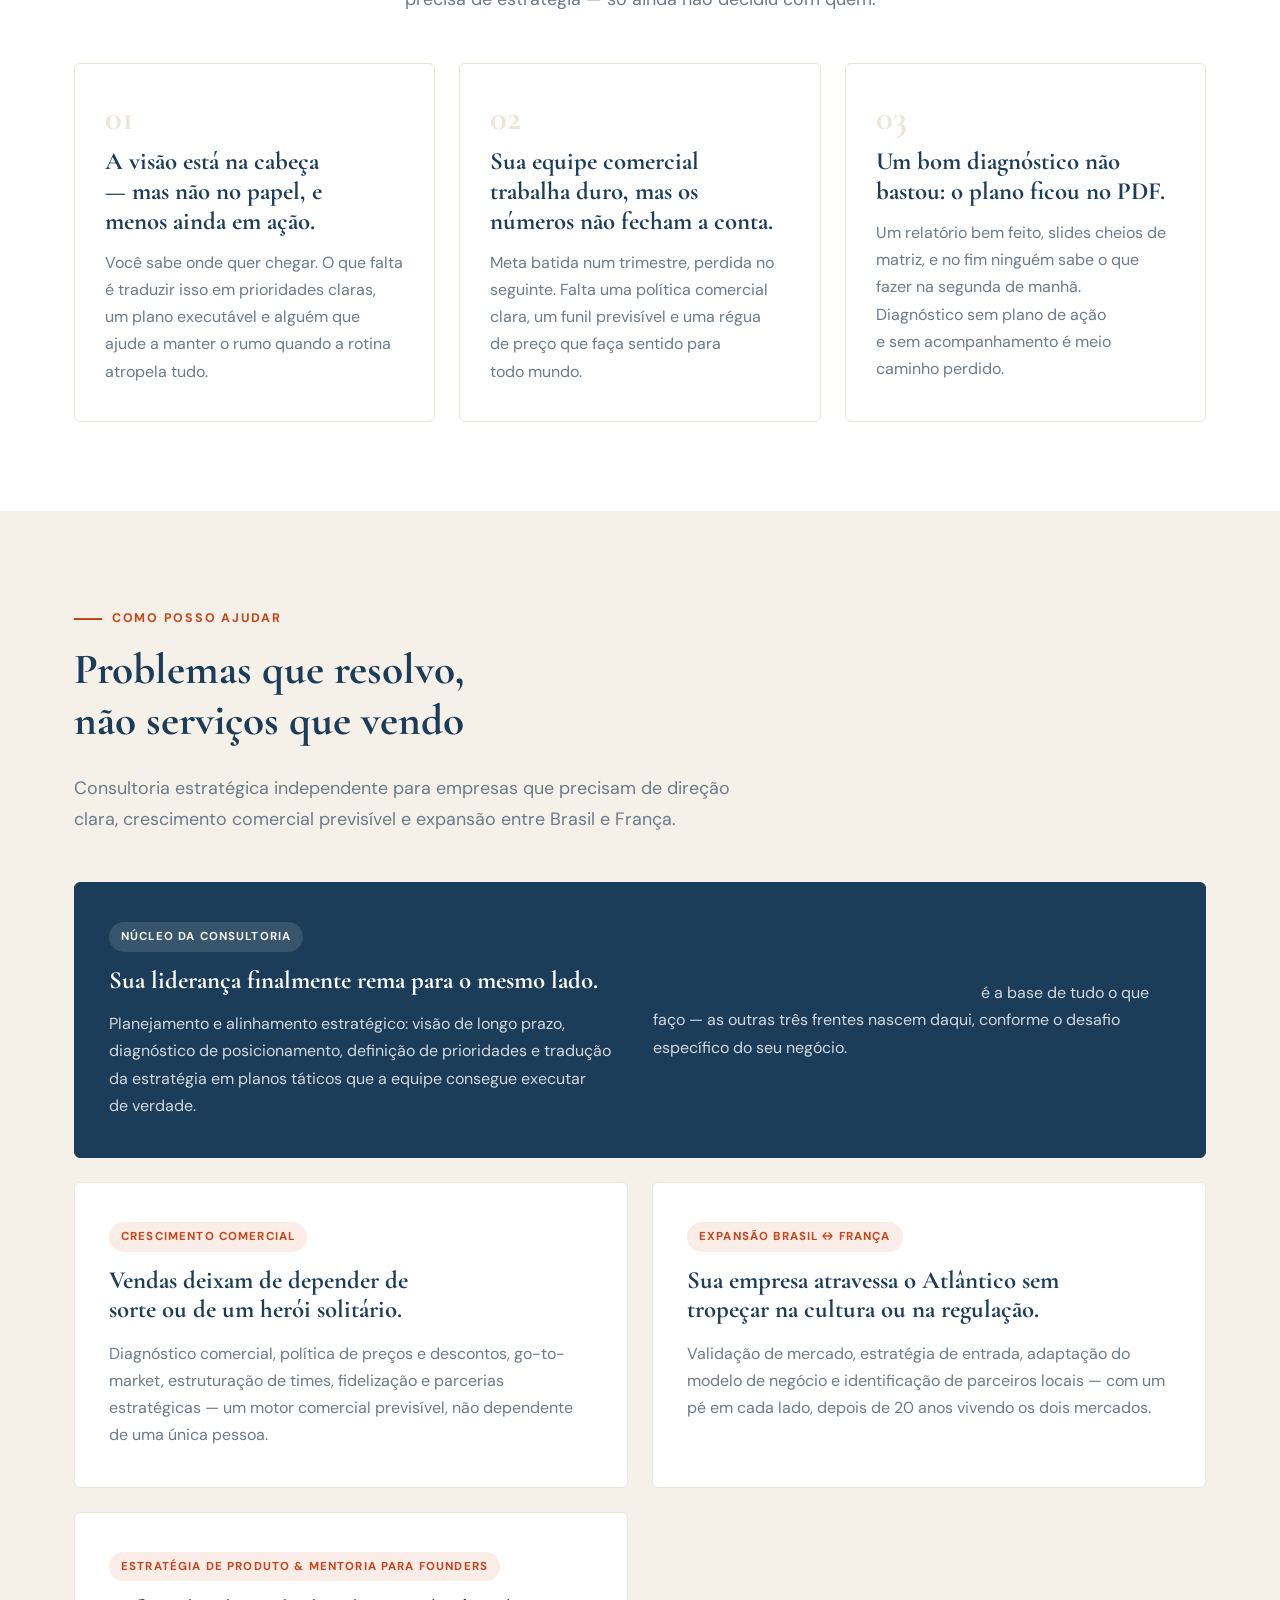
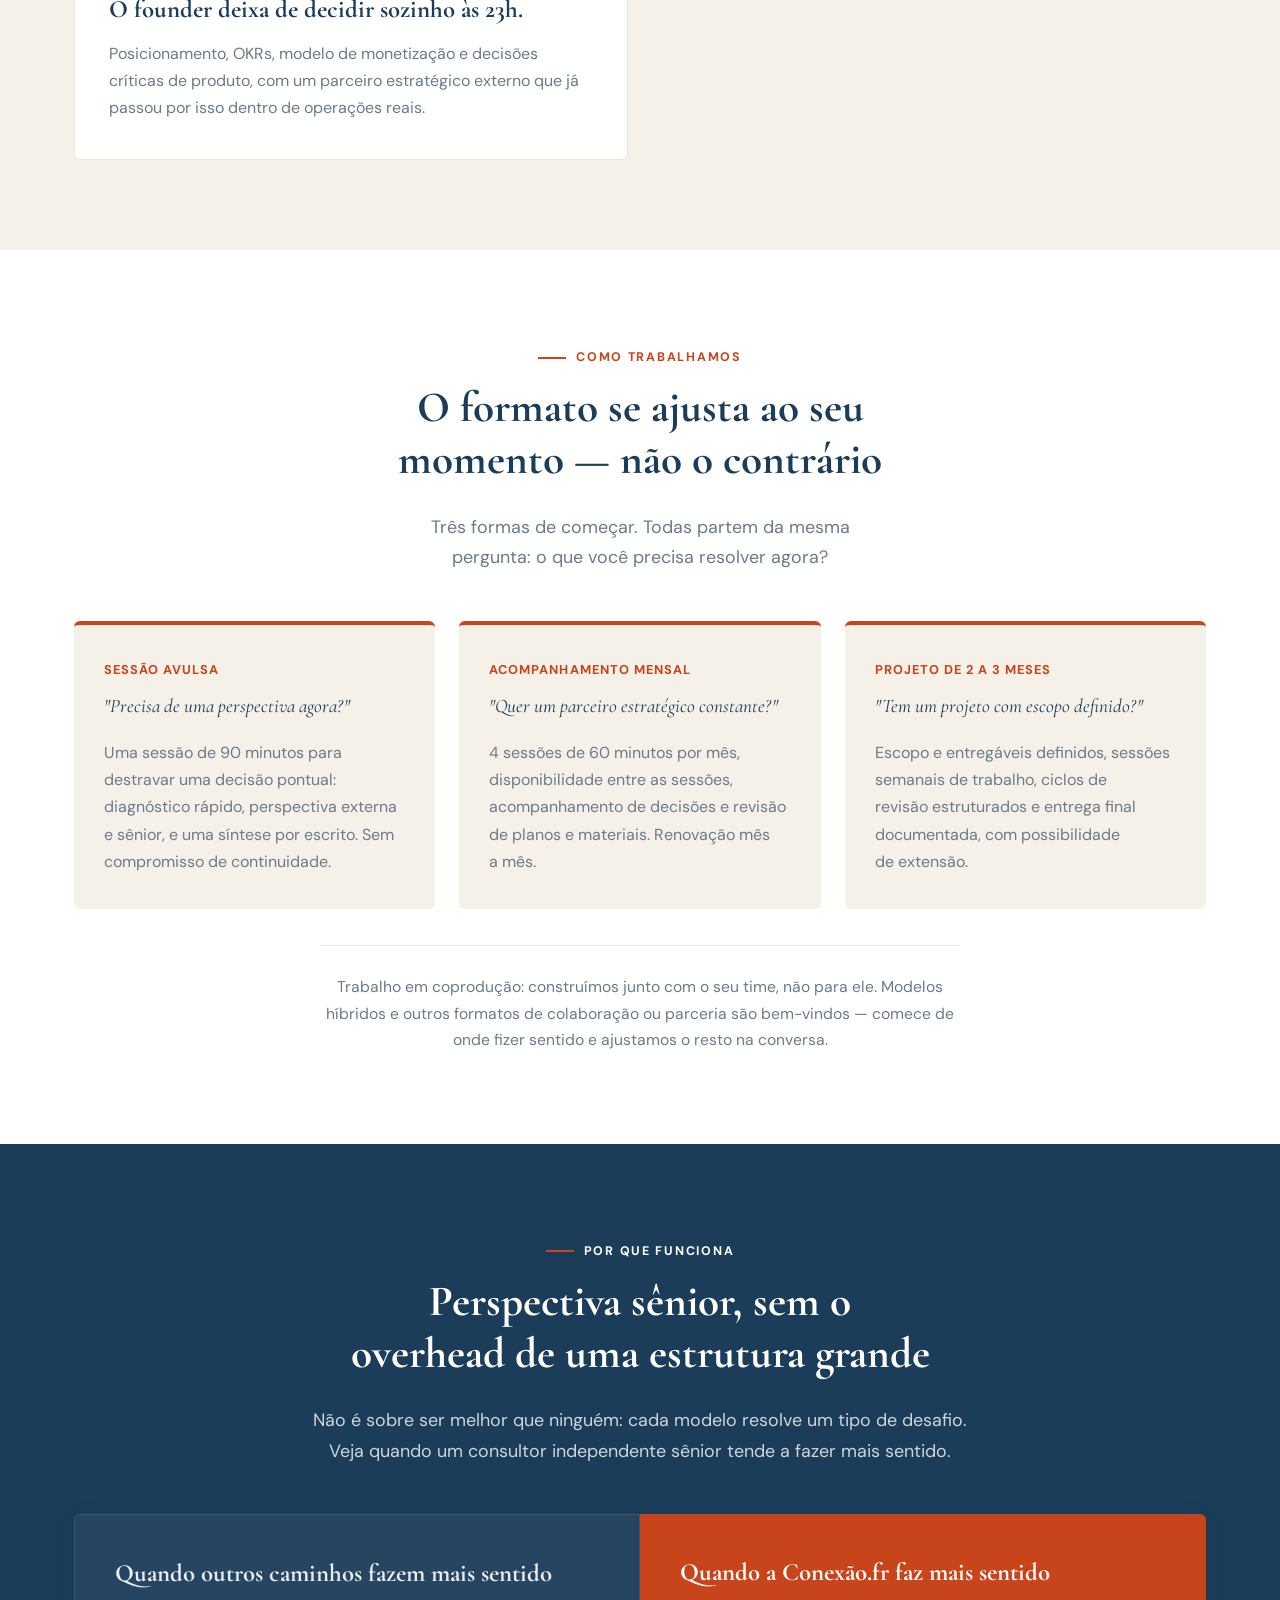
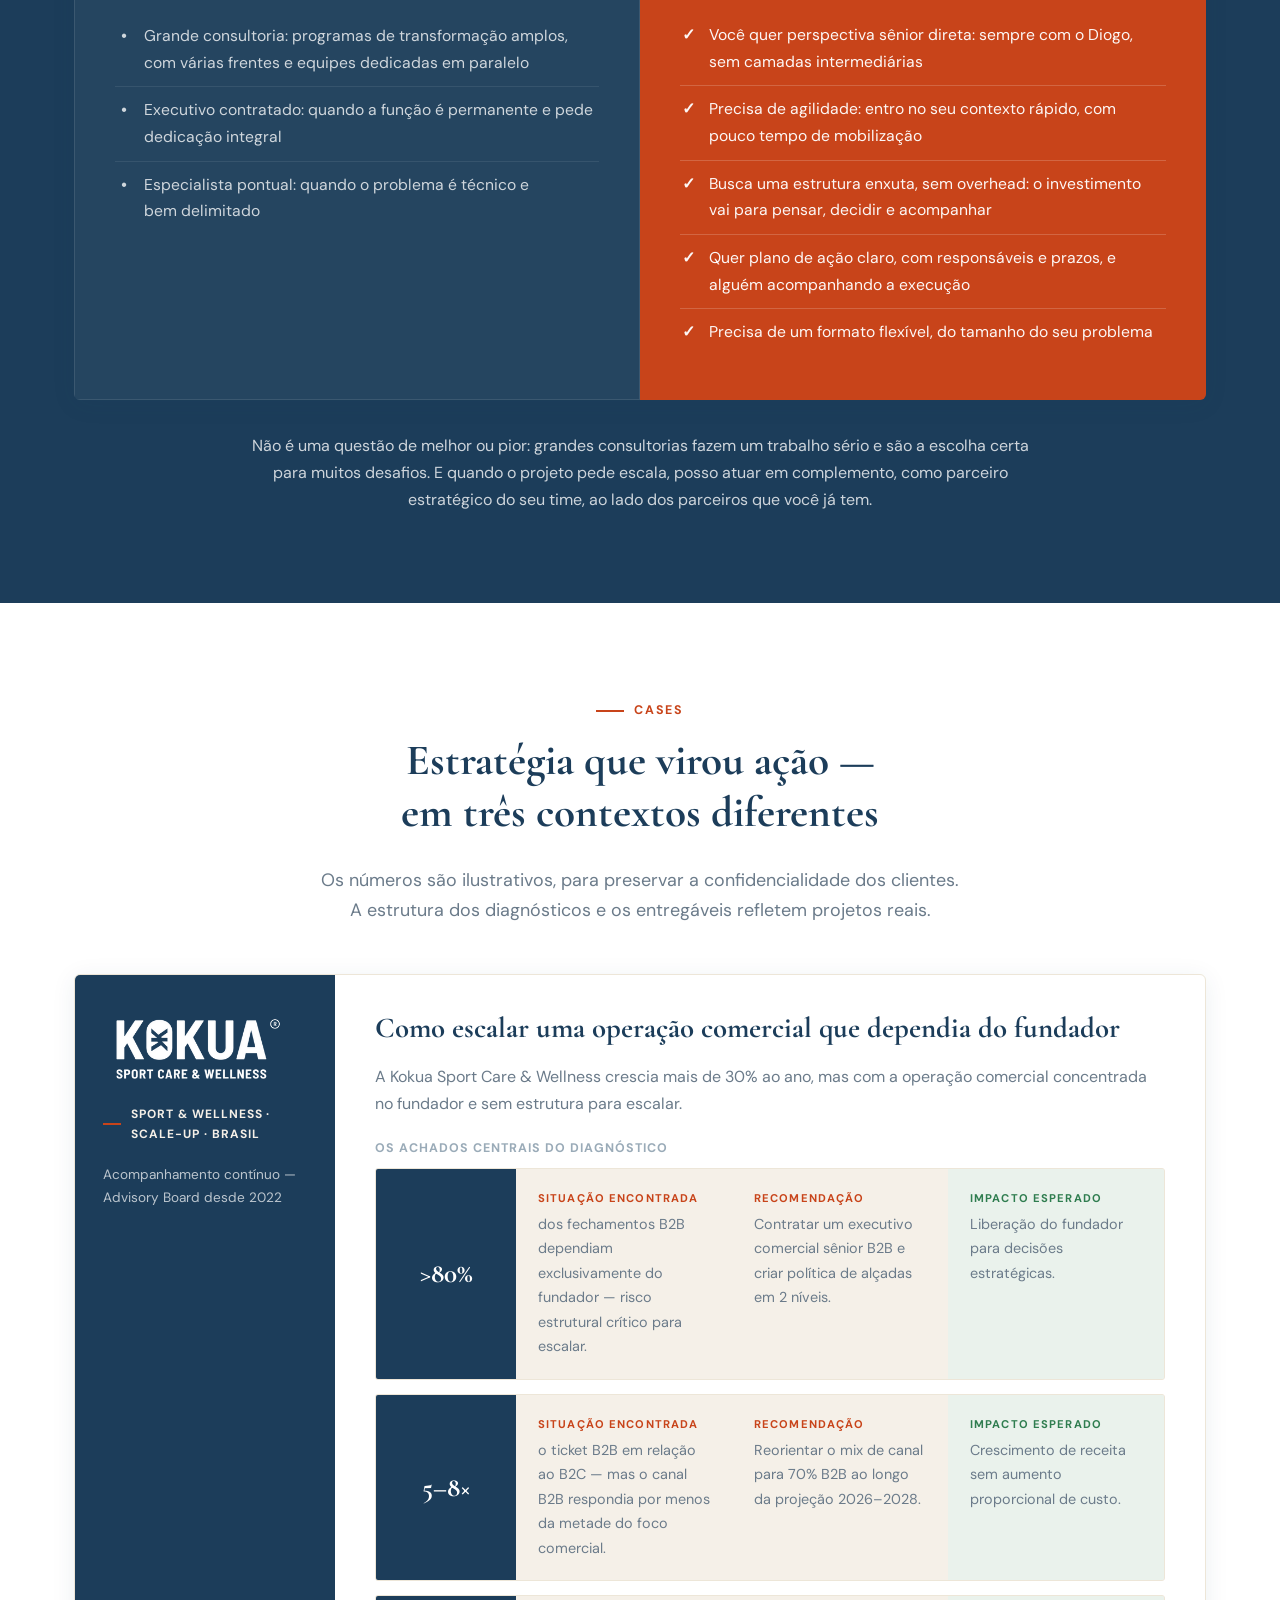
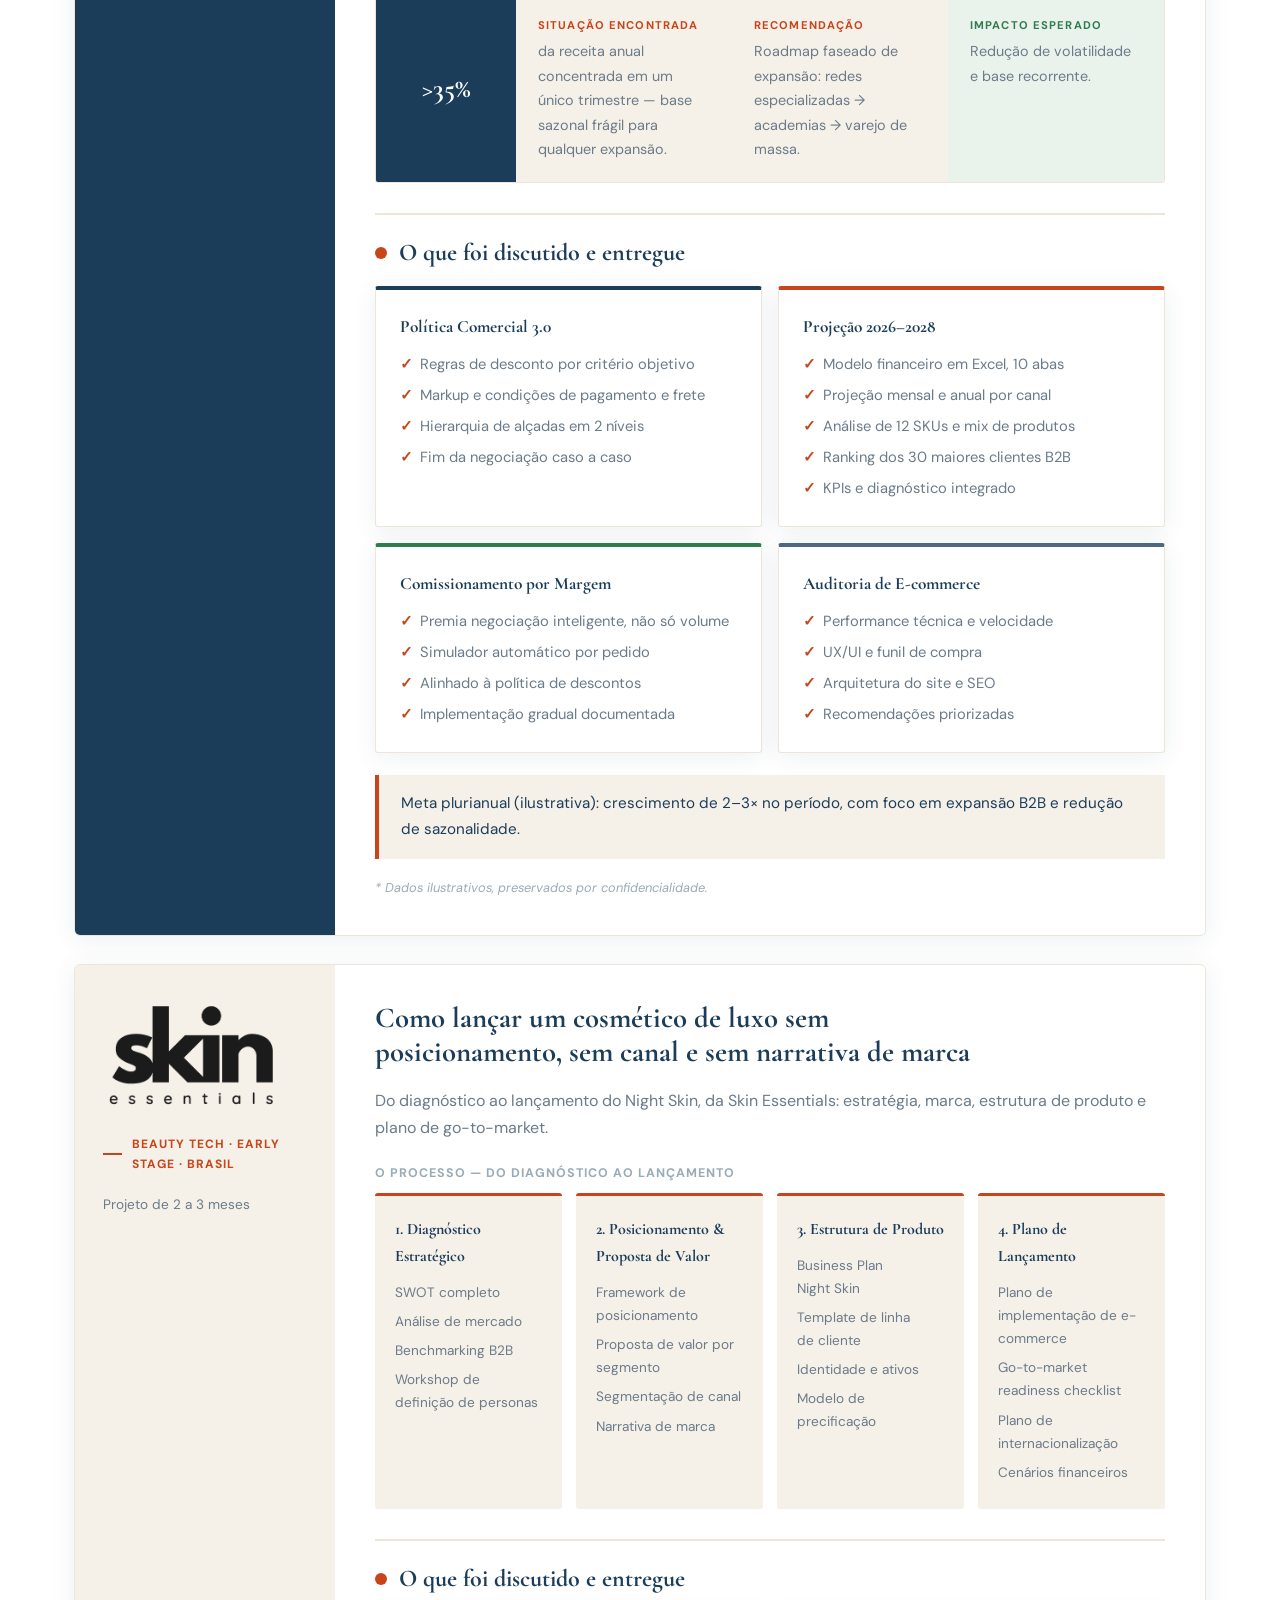
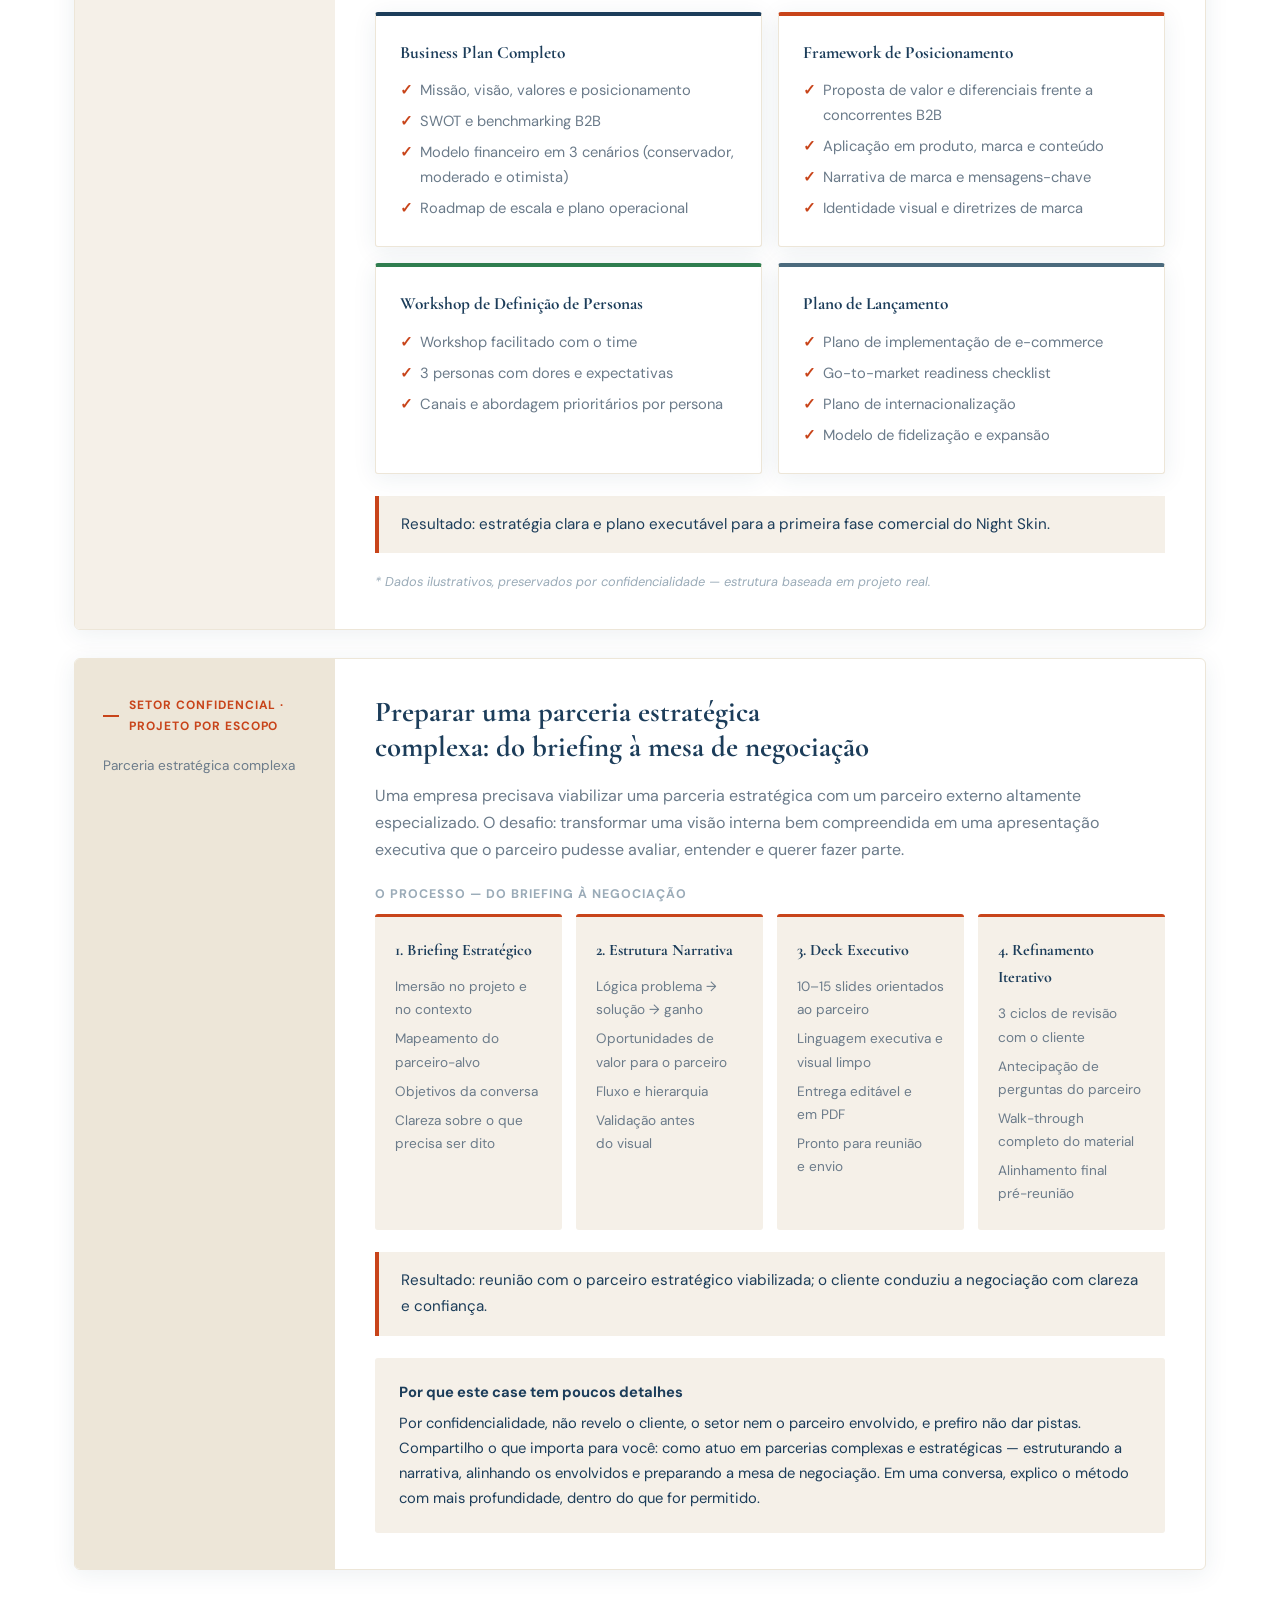
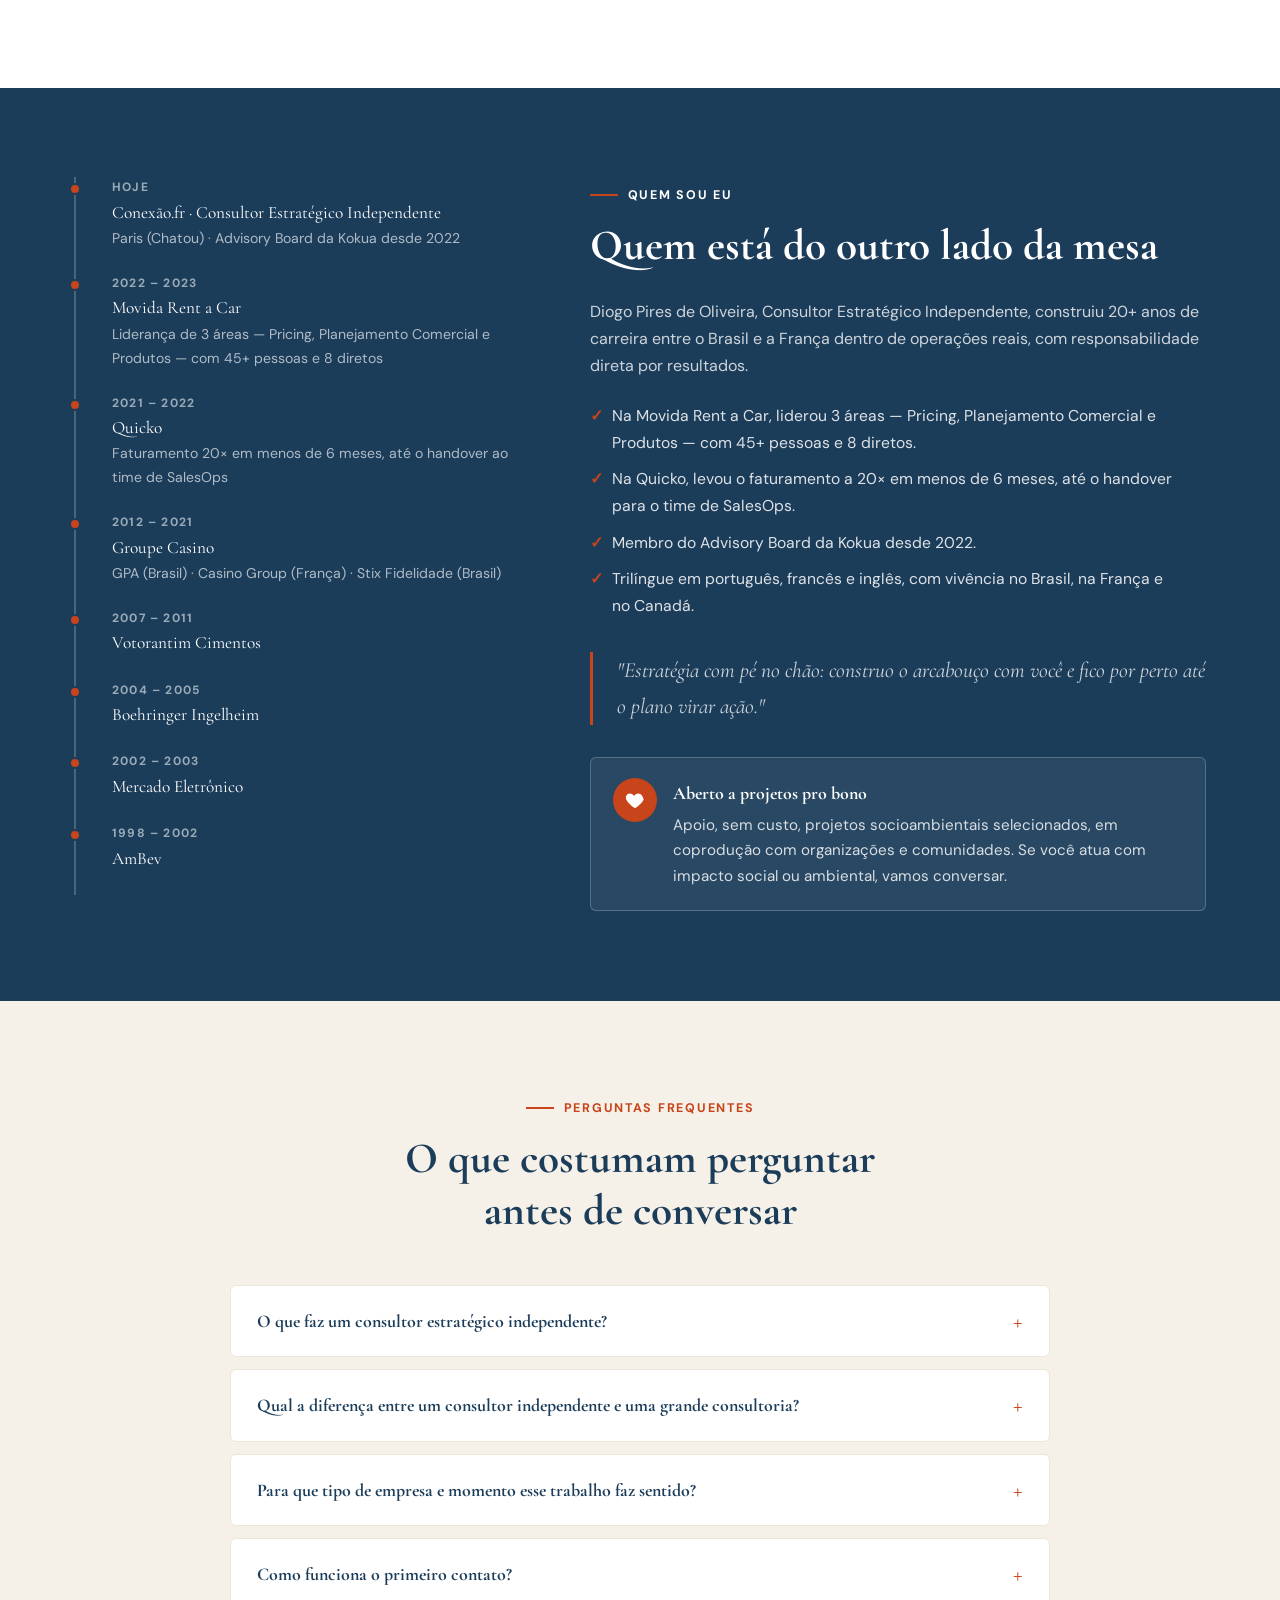
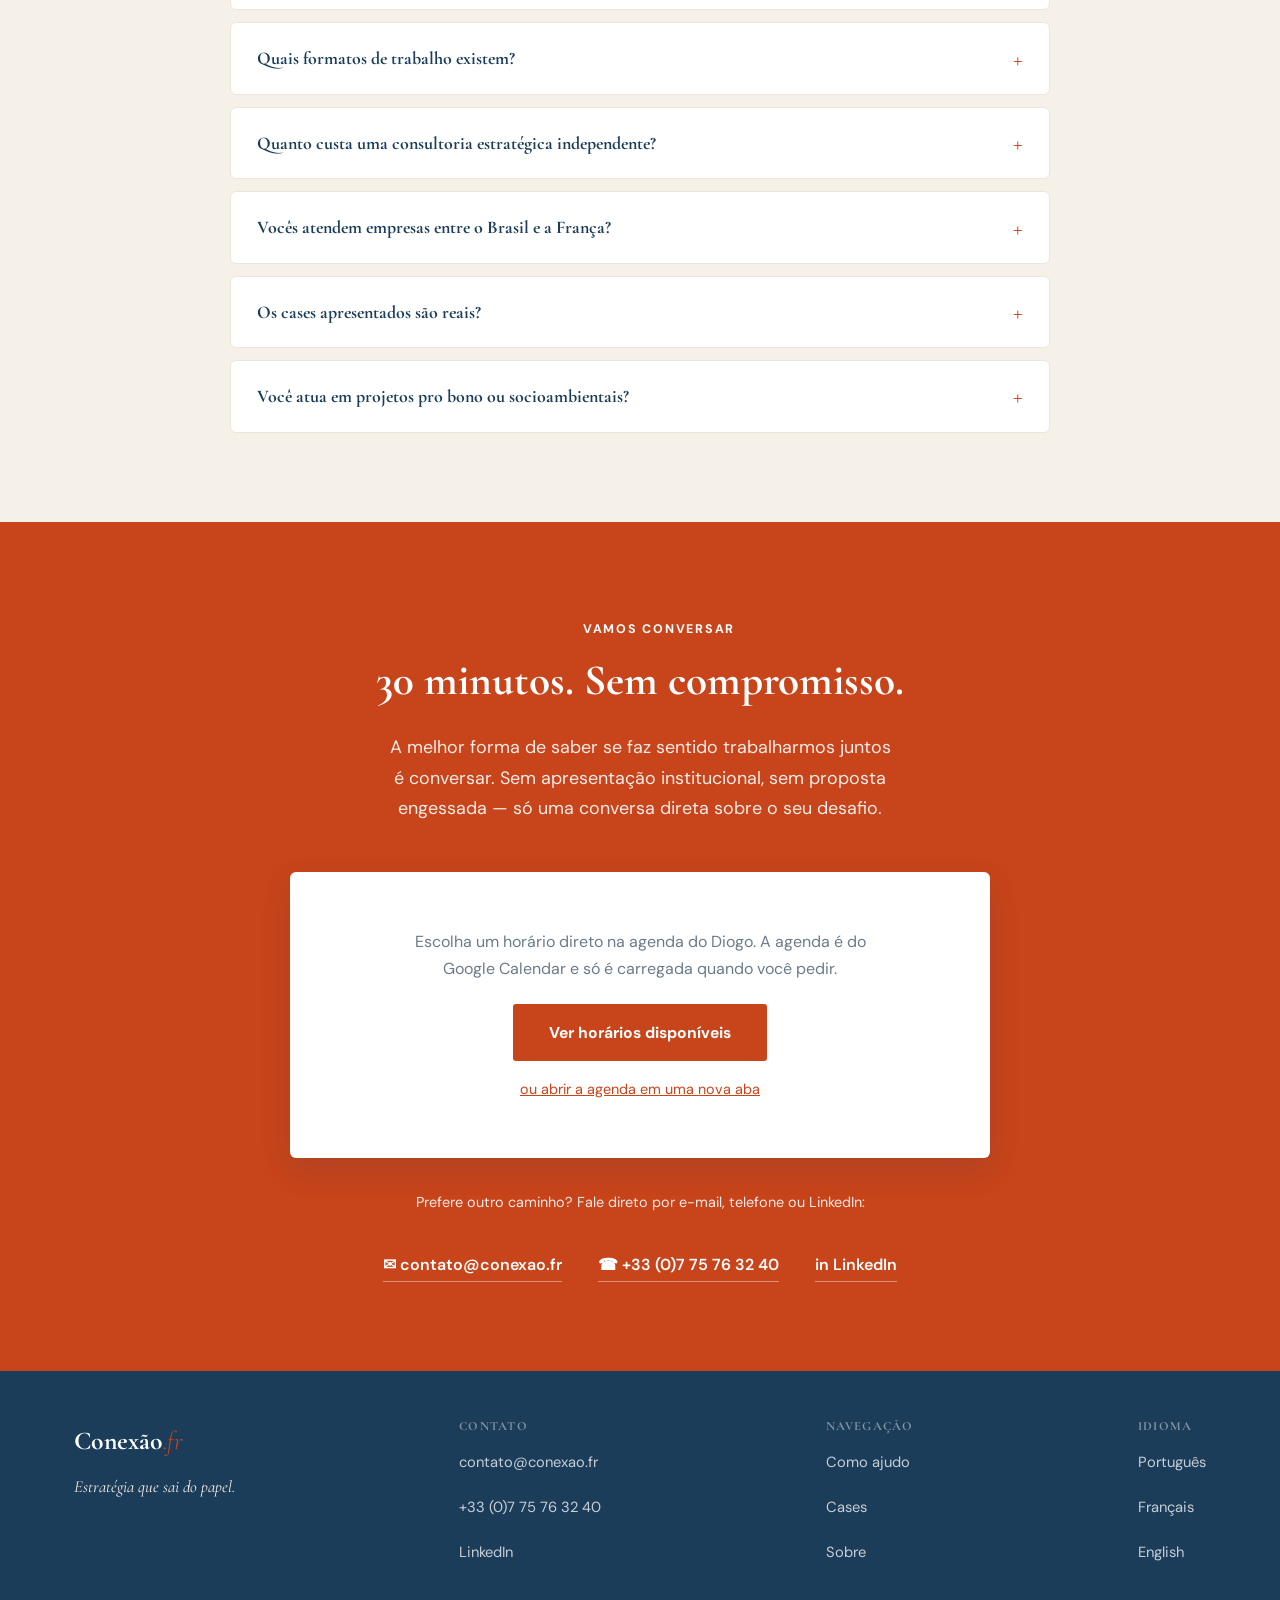
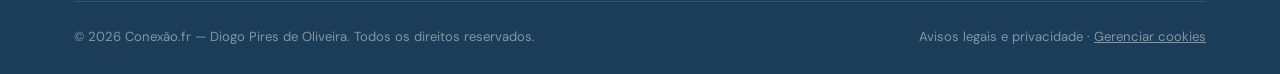
==== commit 6fd52656: "Espaçamentos: menos vazio entre seções, mais respiro nos boxes, seletor de idioma no menu do celular" ====
--- a/index.html
+++ b/index.html
@@ -167,6 +167,13 @@
       <a href="#models">Como trabalhamos</a>
       <a href="#cases">Cases</a>
       <a href="#about">Sobre</a>
+      <div class="lang-switch lang-switch--menu" aria-label="Seletor de idioma">
+        <a href="/" aria-current="page" hreflang="pt-BR" lang="pt-BR">PT</a>
+        <span class="lang-sep">|</span>
+        <a href="/fr/" hreflang="fr" lang="fr">FR</a>
+        <span class="lang-sep">|</span>
+        <a href="/en/" hreflang="en" lang="en">EN</a>
+      </div>
     </nav>
 
     <div class="nav-right">
--- a/assets/site.css
+++ b/assets/site.css
@@ -508,3 +508,63 @@
   .section-header{ margin-bottom:40px; }
   .probono{ padding:16px; gap:12px; }
 }
+
+/* ============================================
+   V4 — ritmo vertical (menos vazio entre seções) e respiro interno nos boxes
+   ============================================ */
+.section{ padding:clamp(48px,7vw,96px) 0; }
+.hero{ padding:clamp(56px,9vw,112px) 0 clamp(56px,7vw,88px); }
+.proof{ padding:clamp(36px,5vw,64px) 0 clamp(32px,4vw,52px); }
+.section-header{ margin-bottom:clamp(32px,4vw,48px); }
+.pain-grid, .help-grid, .models-grid, .case-grid{ gap:24px; }
+.pain-num{ font-size:2.2rem; margin-bottom:12px; }
+.help-card.featured{ gap:26px; }
+.model-card{ padding:34px 30px; }
+.step{ padding:20px 20px 22px; }
+.step li{ padding:3px 0; }
+.finding > div{ padding:20px 22px; }
+.deliv{ padding:22px 24px; }
+.deliv li{ padding:3px 0 3px 20px; }
+.case{ margin-bottom:28px; }
+.case-main{ padding:36px 40px; }
+.case-sub{ margin:24px 0 12px; }
+.case-delivered{ margin-top:30px; padding-top:24px; }
+.case-result{ padding:16px 22px; }
+.case-transparency{ padding:22px 24px; }
+.probono{ padding:20px 22px; }
+.faq-item{ padding:0 26px; }
+.footer{ padding:48px 0 26px; }
+
+/* Seletor de idioma dentro do menu do celular */
+.nav-links .lang-switch--menu{ display:none; }
+
+@media (max-width:900px){
+  .finding > div{ padding:18px 20px; }
+  .hero-grid{ gap:32px; }
+}
+@media (max-width:760px){
+  .nav-links .lang-switch--menu{ display:flex; gap:8px; padding:16px 0 6px; font-size:.95rem; }
+  .nav-links .lang-switch--menu a{ width:auto; padding:8px 16px; border:1px solid var(--sand-dark); border-radius:20px; color:var(--navy); }
+  .nav-links .lang-switch--menu a[aria-current="page"]{ background:var(--navy); color:var(--white); border-color:var(--navy); }
+  .nav-links .lang-switch--menu .lang-sep{ display:none; }
+}
+@media (max-width:600px){
+  .section{ padding:48px 0; }
+  .hero{ padding:40px 0 48px; }
+  .pain-card, .help-card, .model-card{ padding:26px 22px; }
+  .help-card.featured{ gap:12px; }
+  .pain-num{ font-size:1.9rem; margin-bottom:8px; }
+  .stats{ gap:22px 18px; }
+  .stat{ padding-top:14px; }
+  .proof-names{ margin-top:32px; padding-top:22px; }
+  .case{ margin-bottom:24px; }
+  .case-main{ padding:26px 22px; }
+  .case-side{ padding:24px 22px; }
+  .step{ padding:18px 20px 20px; }
+  .deliv{ padding:20px 22px; }
+  .compare-col{ padding:26px 22px; }
+  .probono{ padding:18px; }
+  .case-result, .case-transparency{ padding:16px 18px; }
+  .faq-item{ padding:0 20px; }
+  .footer{ padding:40px 0 24px; }
+}
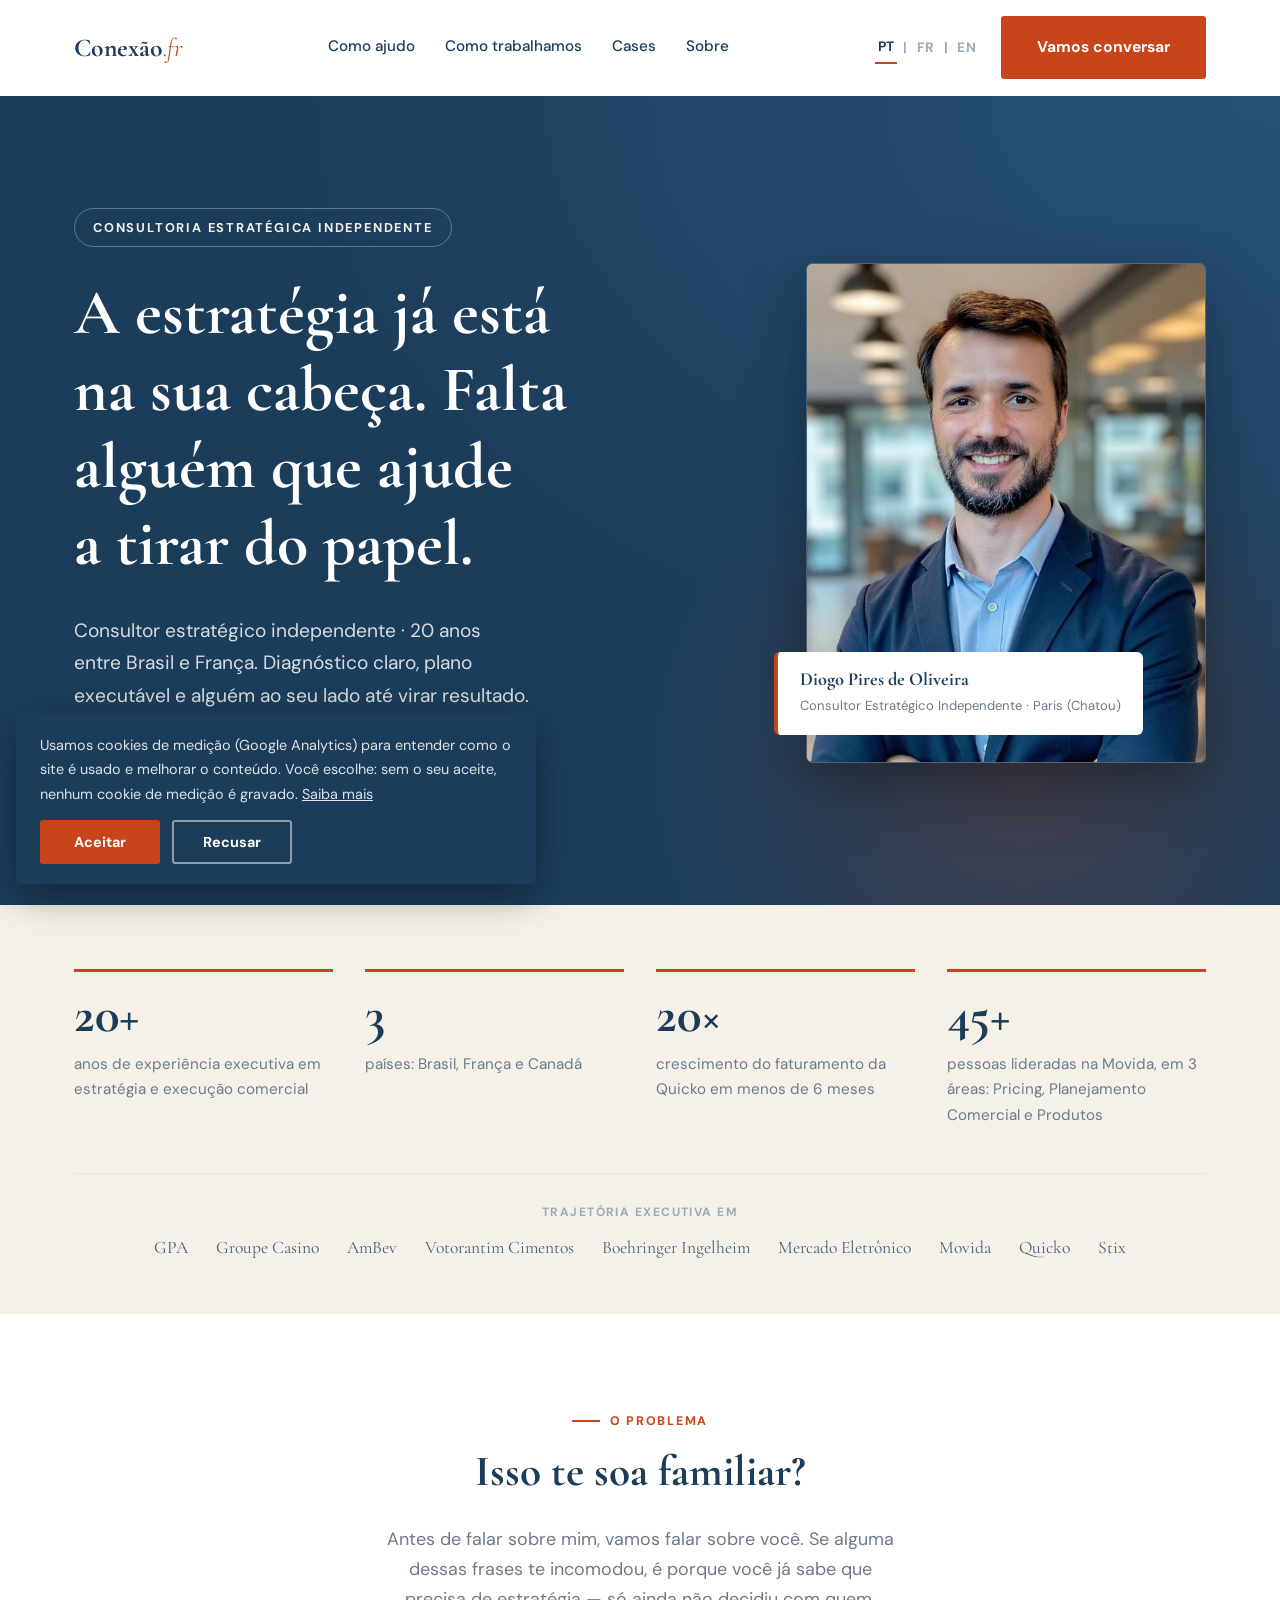
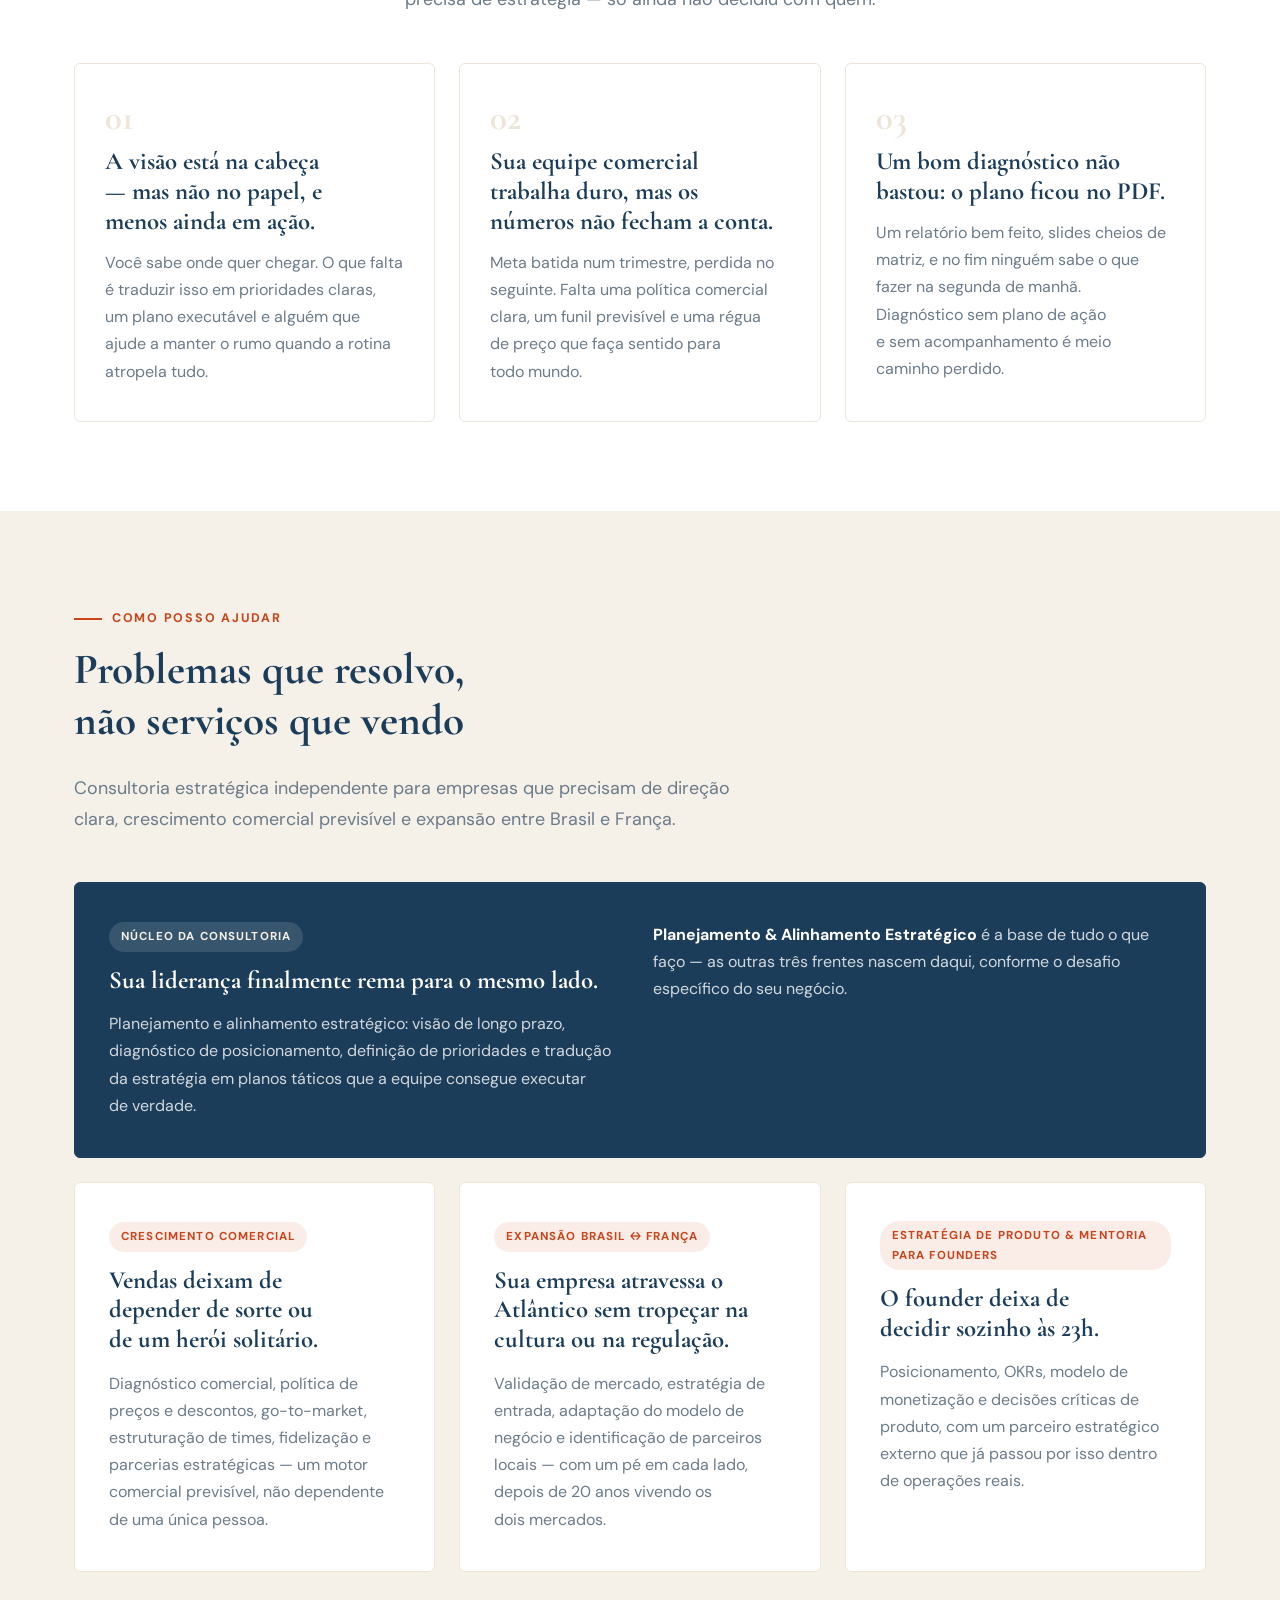
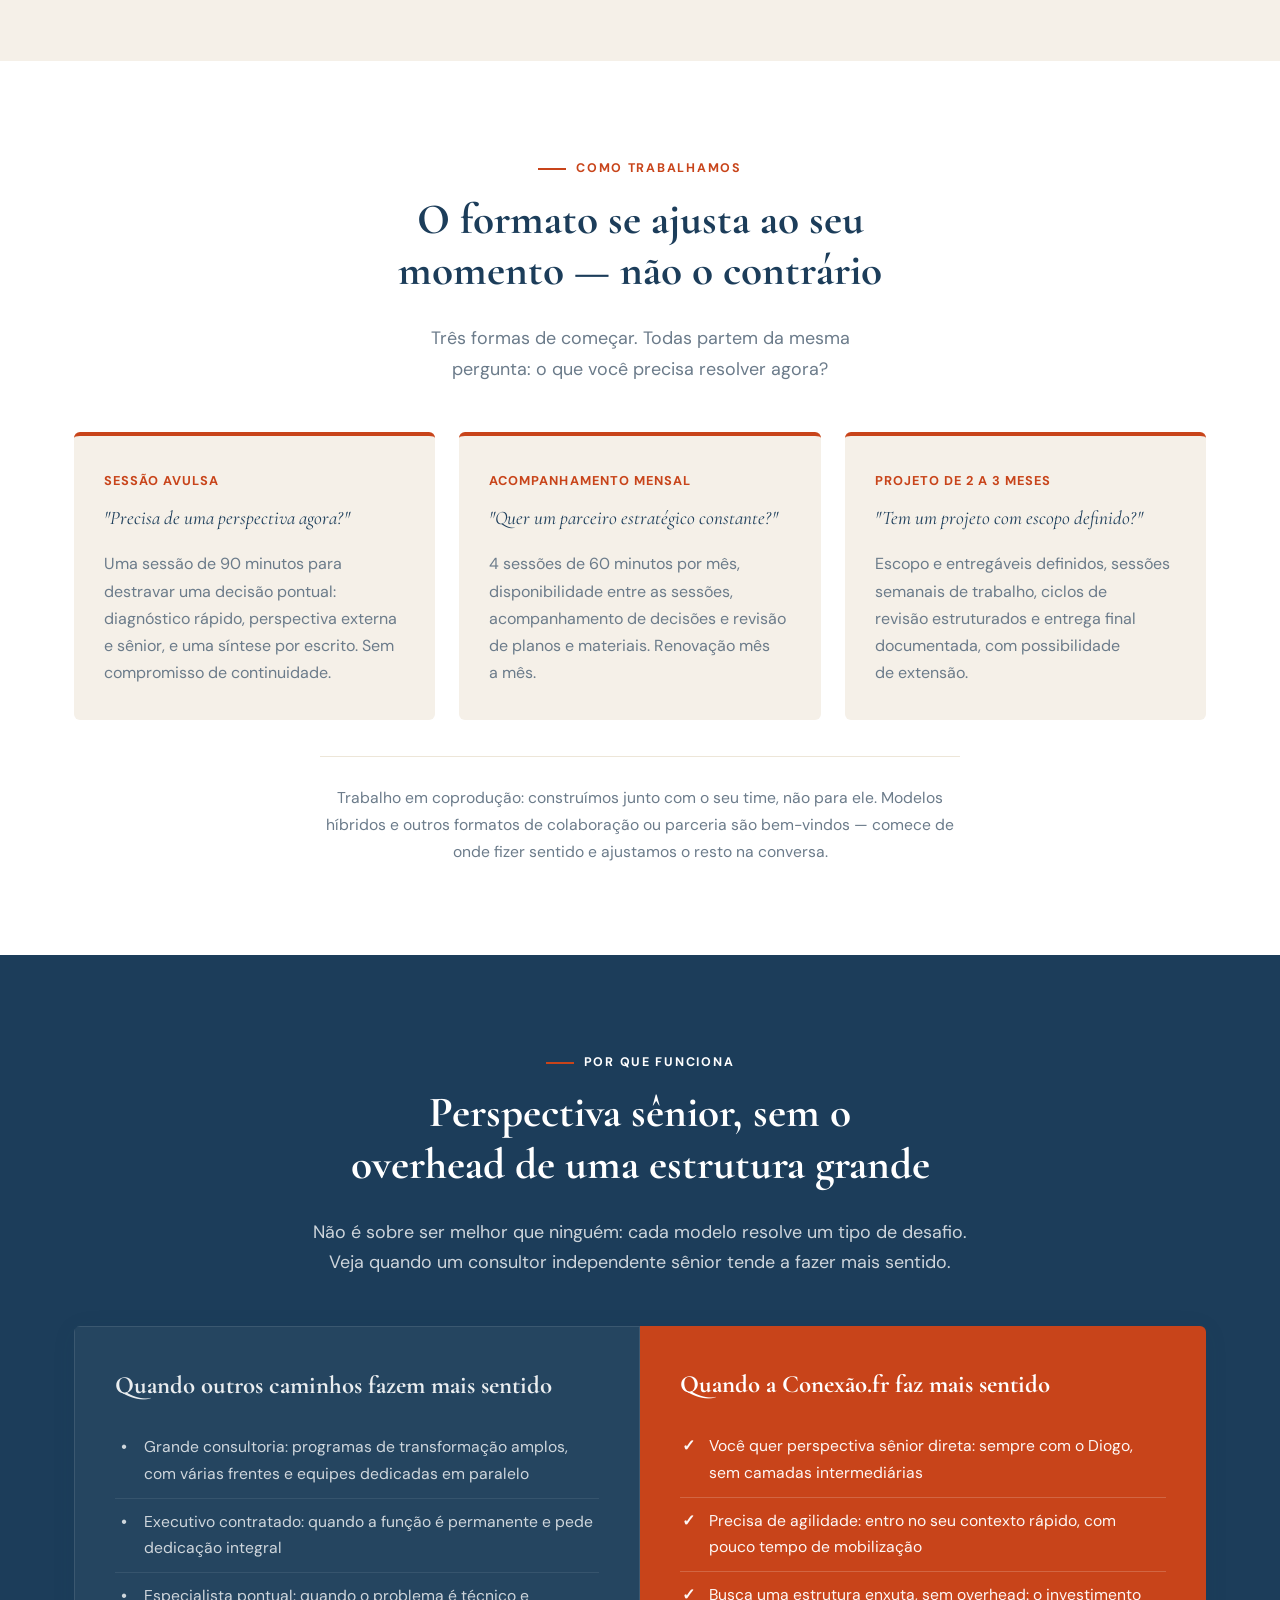
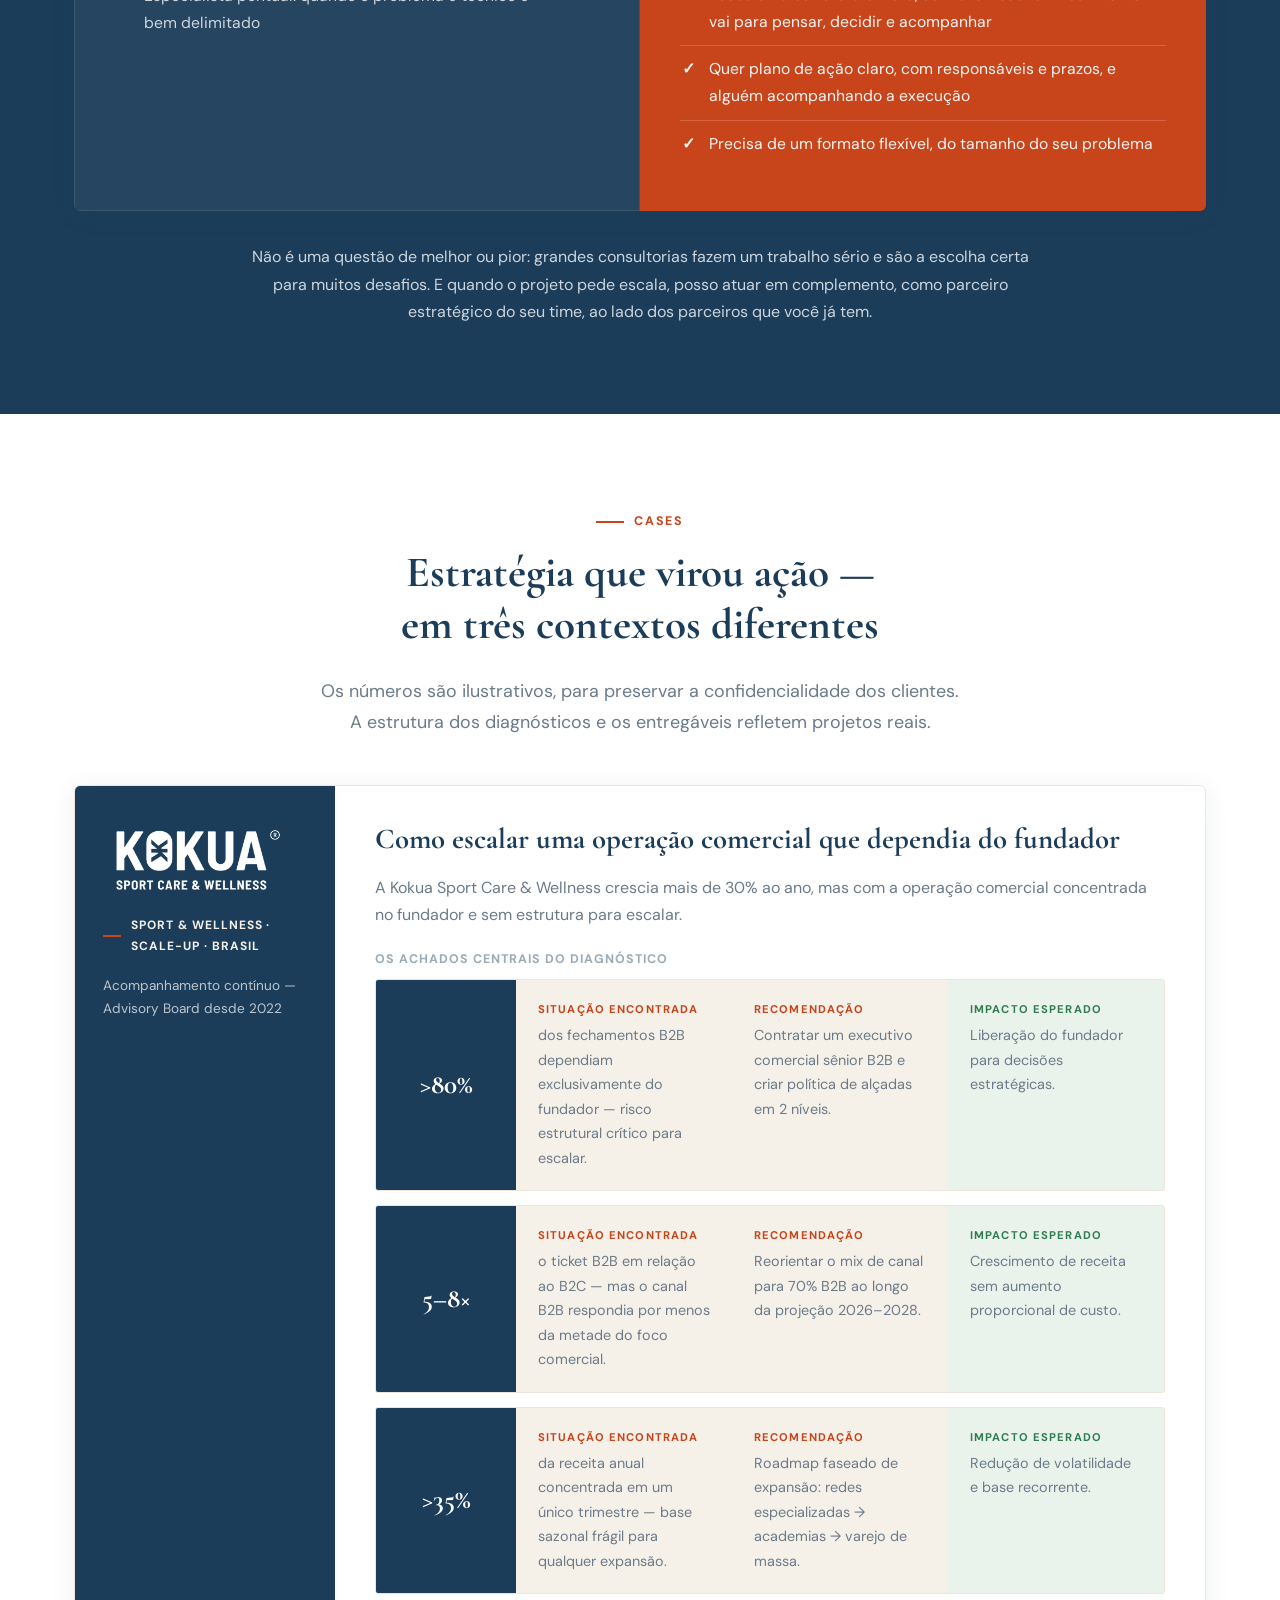
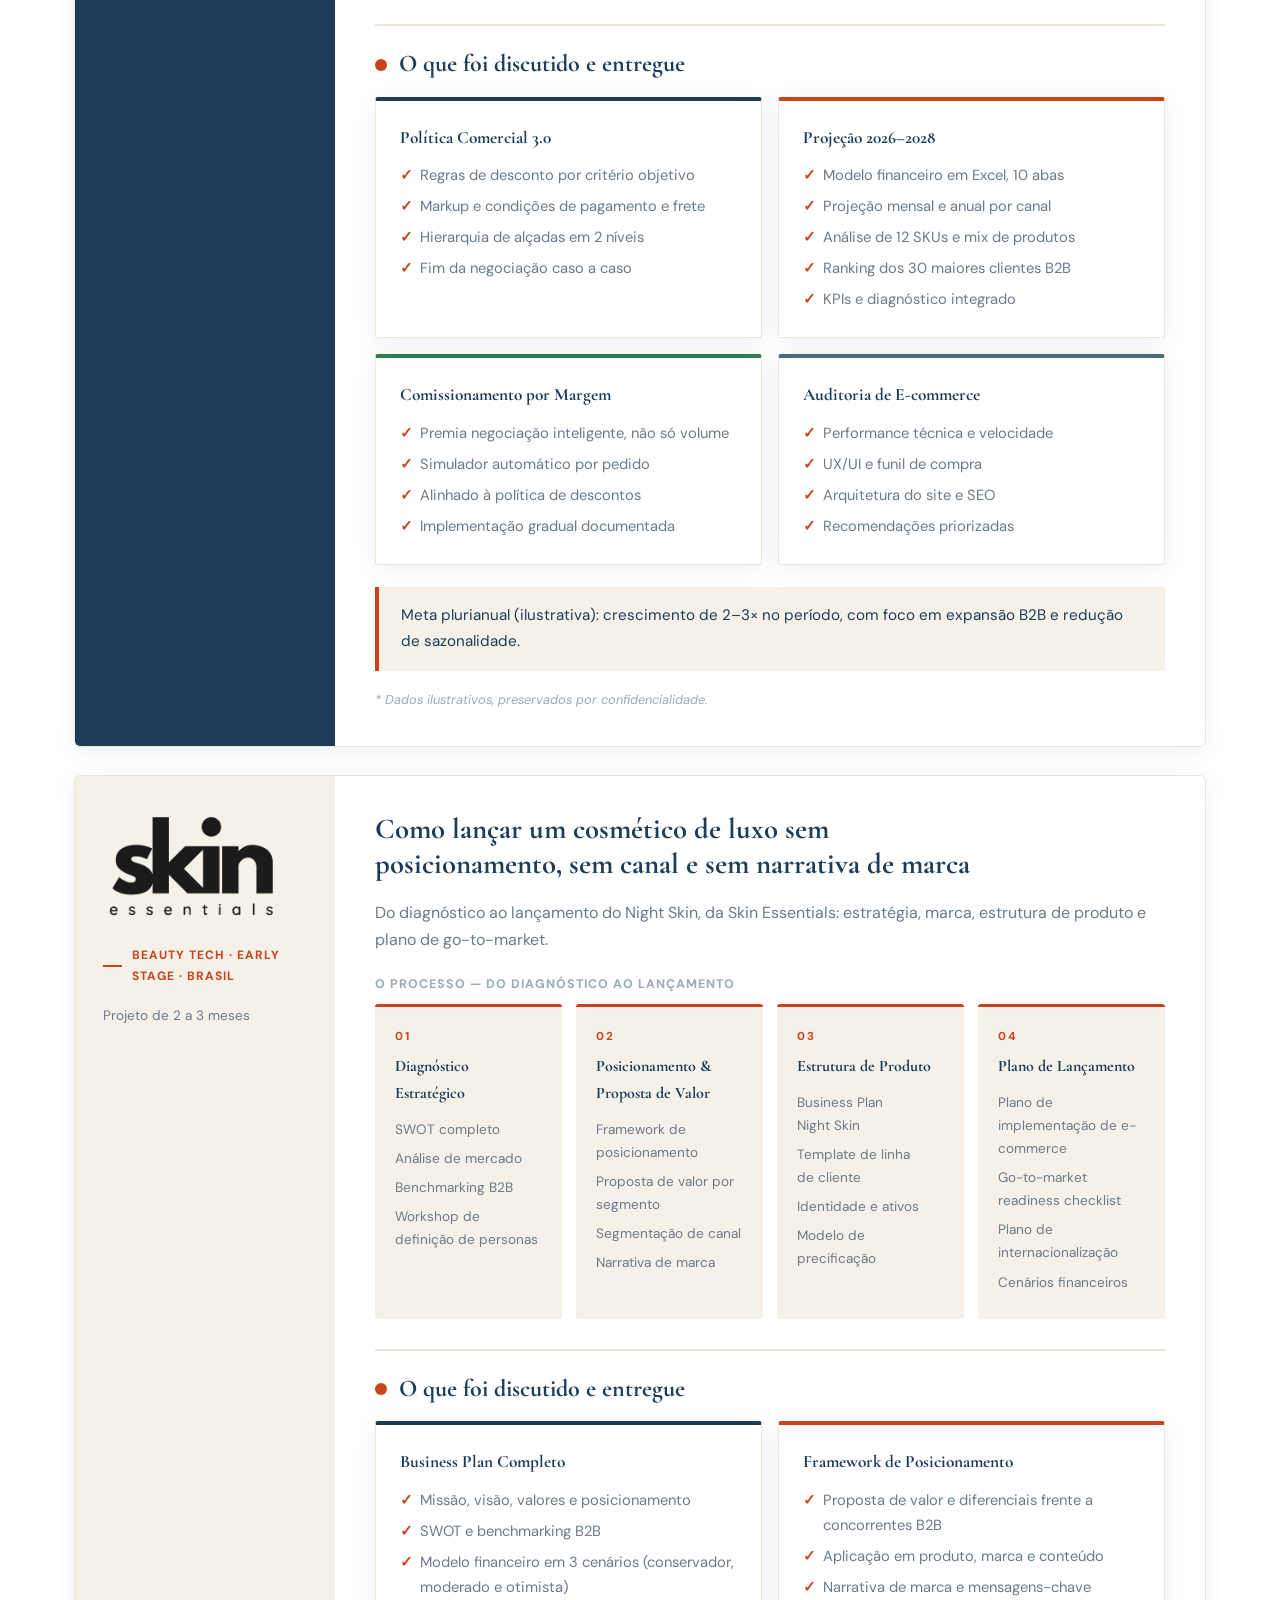
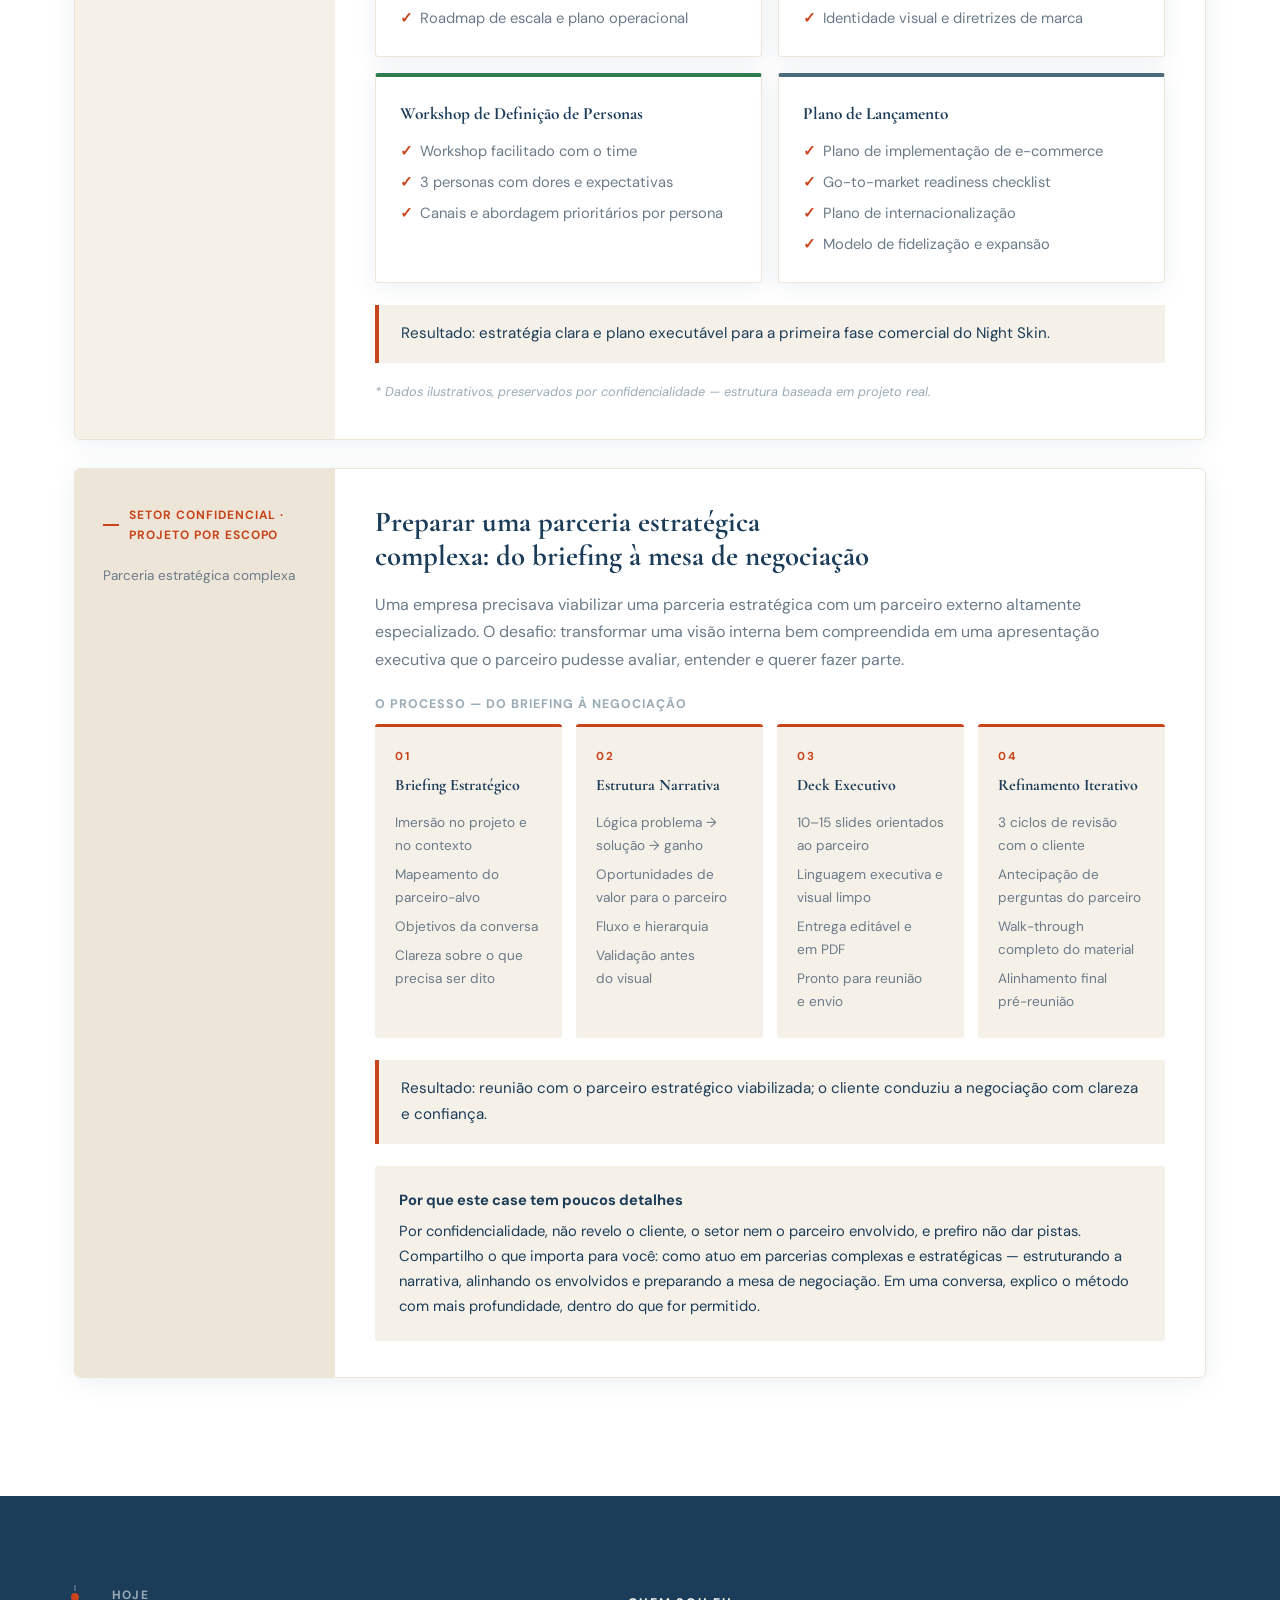
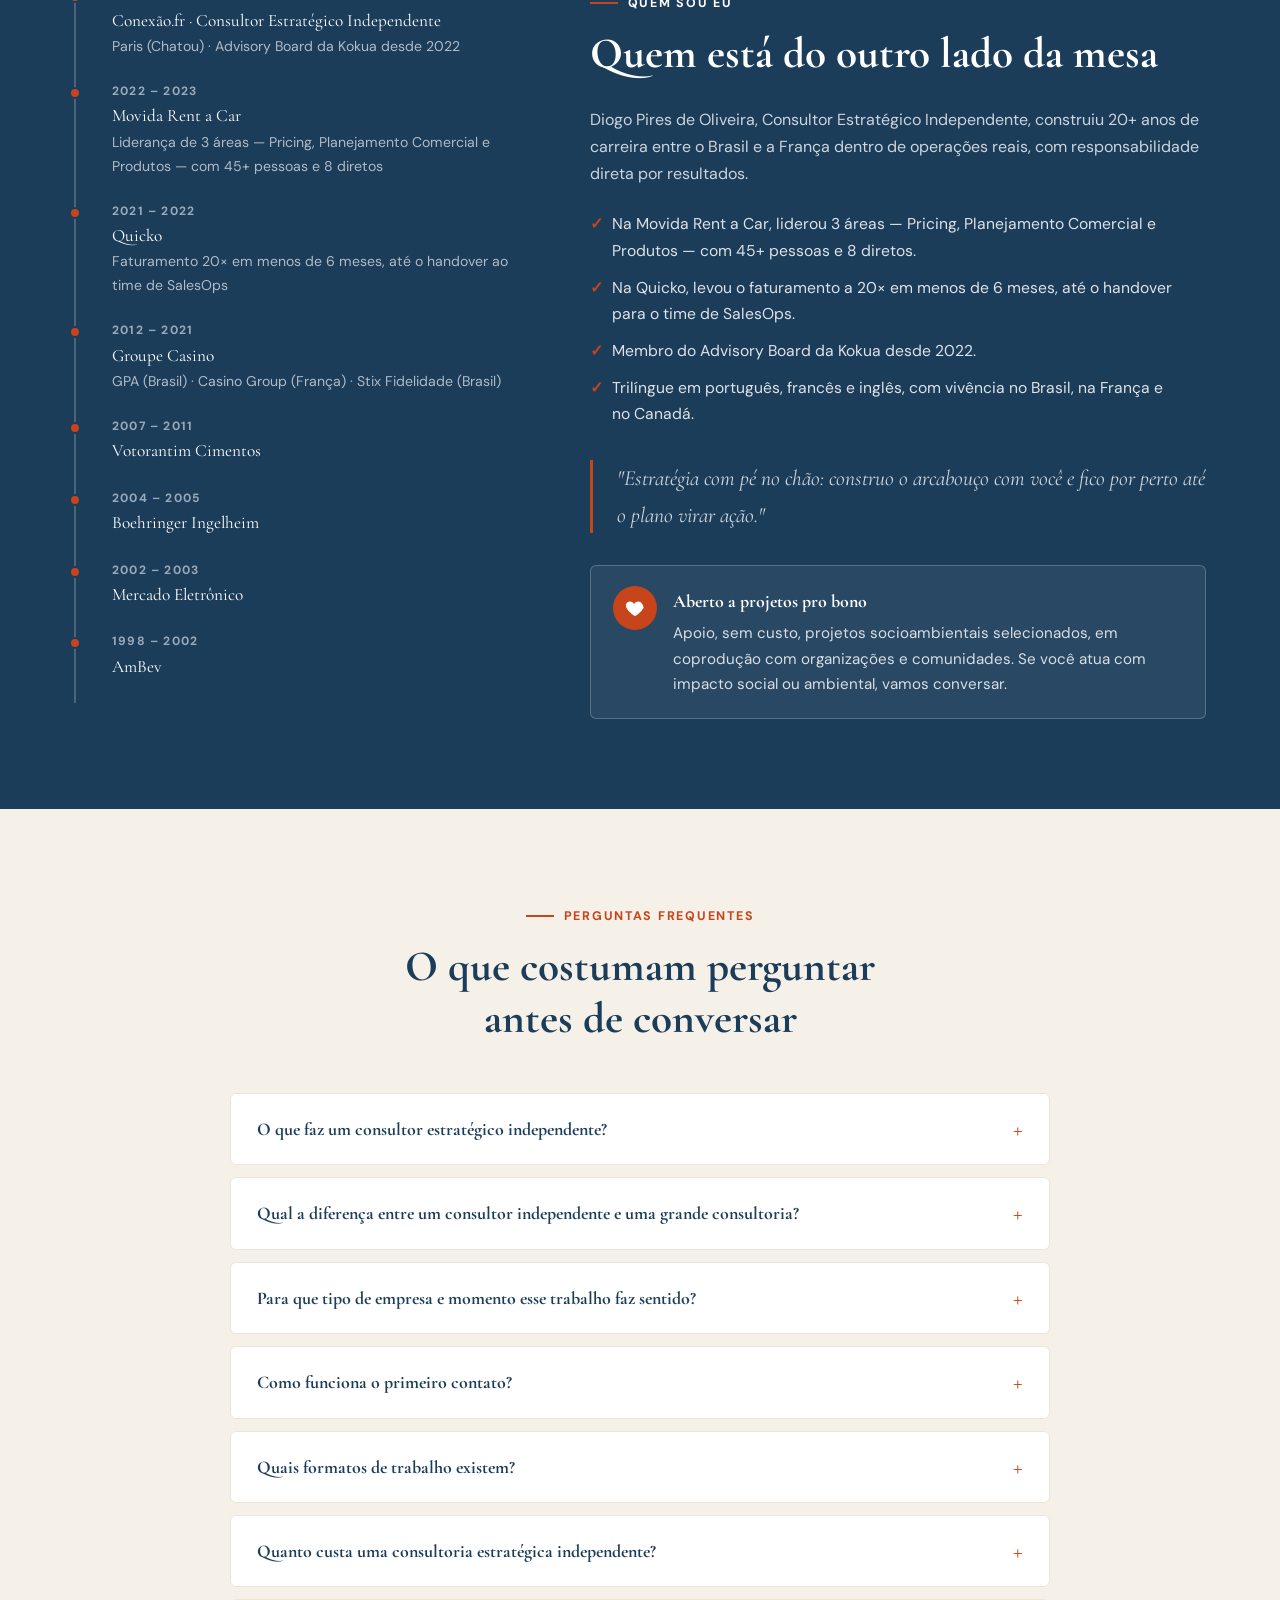
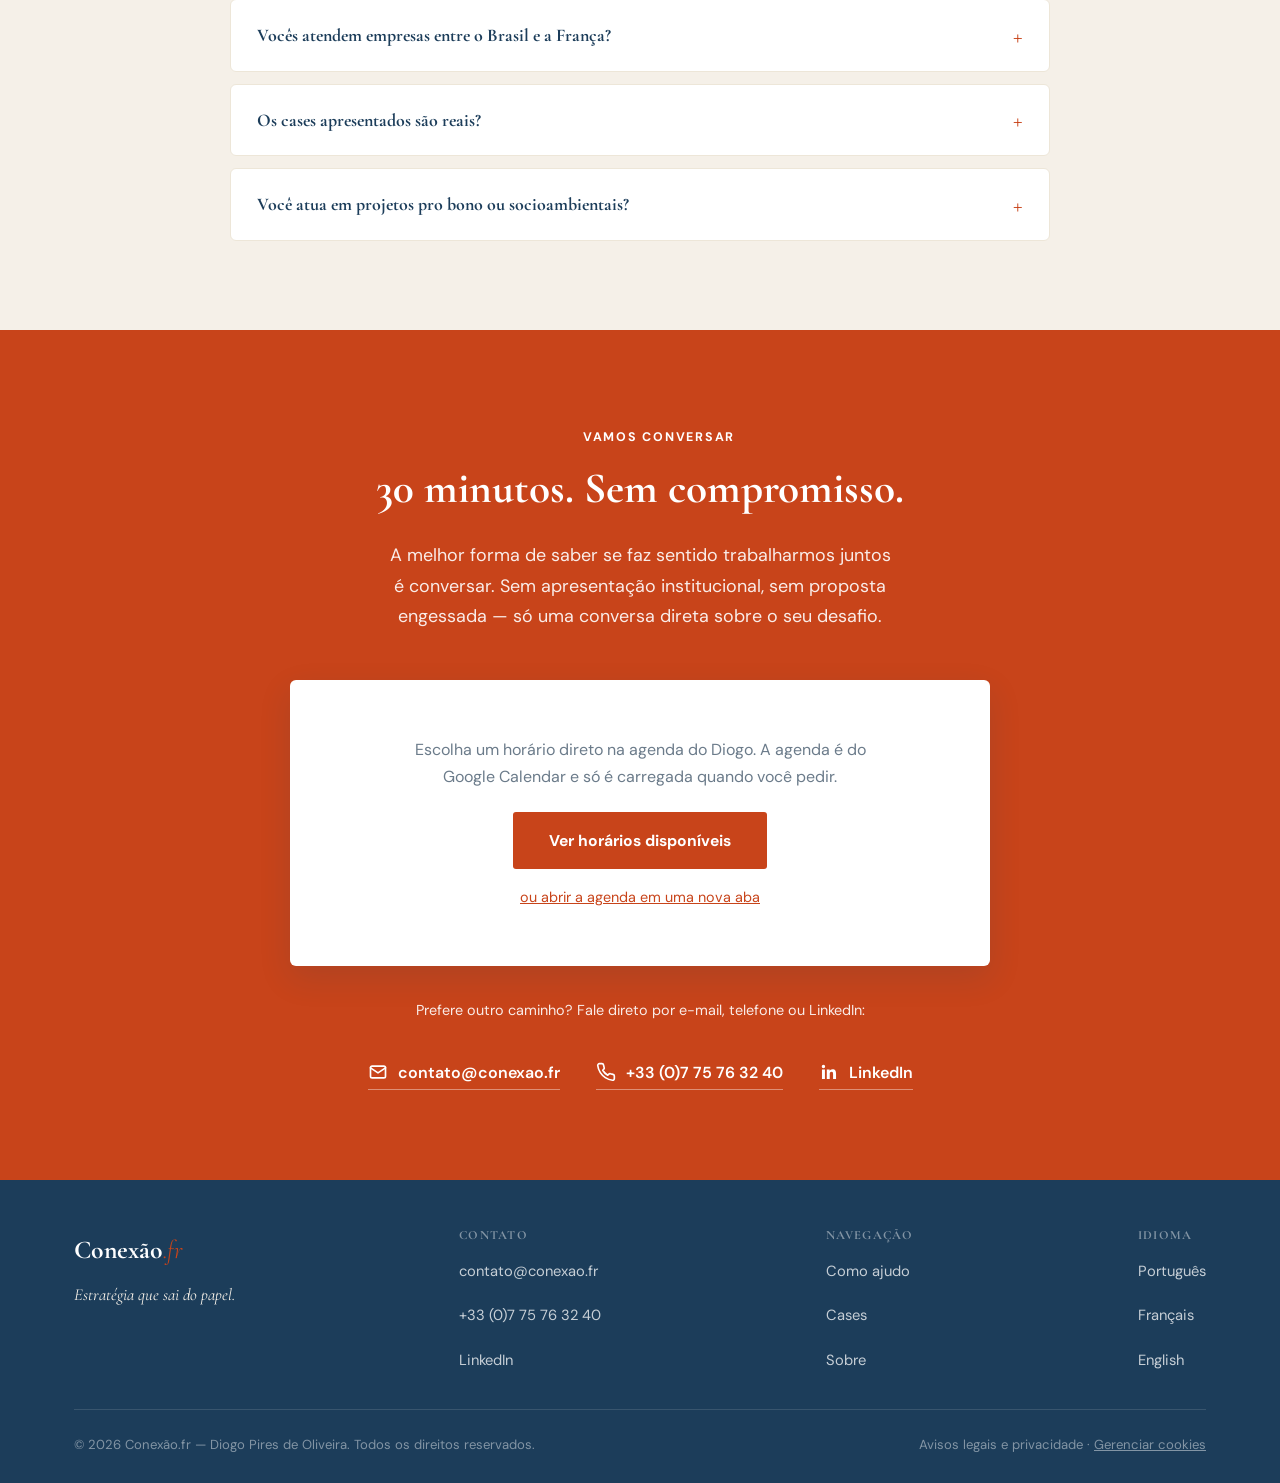
==== commit 30d3f448: "Corrige texto invisível no cartão destacado, números das etapas, altura da agenda, ícones de contato" ====
--- a/index.html
+++ b/index.html
@@ -455,13 +455,13 @@
             <p>Do diagnóstico ao lançamento do Night Skin, da Skin Essentials: estratégia, marca, estrutura de produto e plano de go-to-market.</p>
             <h4 class="case-sub">O processo — do diagnóstico ao lançamento</h4>
             <div class="steps">
-              <div class="step"><h5>1. Diagnóstico Estratégico</h5><ul>
+              <div class="step"><h5><span class="step-n">01</span>Diagnóstico Estratégico</h5><ul>
                 <li>SWOT completo</li><li>Análise de mercado</li><li>Benchmarking B2B</li><li>Workshop de definição de personas</li></ul></div>
-              <div class="step"><h5>2. Posicionamento &amp; Proposta de Valor</h5><ul>
+              <div class="step"><h5><span class="step-n">02</span>Posicionamento &amp; Proposta de Valor</h5><ul>
                 <li>Framework de posicionamento</li><li>Proposta de valor por segmento</li><li>Segmentação de canal</li><li>Narrativa de marca</li></ul></div>
-              <div class="step"><h5>3. Estrutura de Produto</h5><ul>
+              <div class="step"><h5><span class="step-n">03</span>Estrutura de Produto</h5><ul>
                 <li>Business Plan Night Skin</li><li>Template de linha de cliente</li><li>Identidade e ativos</li><li>Modelo de precificação</li></ul></div>
-              <div class="step"><h5>4. Plano de Lançamento</h5><ul>
+              <div class="step"><h5><span class="step-n">04</span>Plano de Lançamento</h5><ul>
                 <li>Plano de implementação de e-commerce</li><li>Go-to-market readiness checklist</li><li>Plano de internacionalização</li><li>Cenários financeiros</li></ul></div>
             </div>
             <div class="case-delivered" data-case="skin-essentials">
@@ -505,13 +505,13 @@
             <p>Uma empresa precisava viabilizar uma parceria estratégica com um parceiro externo altamente especializado. O desafio: transformar uma visão interna bem compreendida em uma apresentação executiva que o parceiro pudesse avaliar, entender e querer fazer parte.</p>
             <h4 class="case-sub">O processo — do briefing à negociação</h4>
             <div class="steps">
-              <div class="step"><h5>1. Briefing Estratégico</h5><ul>
+              <div class="step"><h5><span class="step-n">01</span>Briefing Estratégico</h5><ul>
                 <li>Imersão no projeto e no contexto</li><li>Mapeamento do parceiro-alvo</li><li>Objetivos da conversa</li><li>Clareza sobre o que precisa ser dito</li></ul></div>
-              <div class="step"><h5>2. Estrutura Narrativa</h5><ul>
+              <div class="step"><h5><span class="step-n">02</span>Estrutura Narrativa</h5><ul>
                 <li>Lógica problema → solução → ganho</li><li>Oportunidades de valor para o parceiro</li><li>Fluxo e hierarquia</li><li>Validação antes do visual</li></ul></div>
-              <div class="step"><h5>3. Deck Executivo</h5><ul>
+              <div class="step"><h5><span class="step-n">03</span>Deck Executivo</h5><ul>
                 <li>10–15 slides orientados ao parceiro</li><li>Linguagem executiva e visual limpo</li><li>Entrega editável e em PDF</li><li>Pronto para reunião e envio</li></ul></div>
-              <div class="step"><h5>4. Refinamento Iterativo</h5><ul>
+              <div class="step"><h5><span class="step-n">04</span>Refinamento Iterativo</h5><ul>
                 <li>3 ciclos de revisão com o cliente</li><li>Antecipação de perguntas do parceiro</li><li>Walk-through completo do material</li><li>Alinhamento final pré-reunião</li></ul></div>
             </div>
             <p class="case-result">Resultado: reunião com o parceiro estratégico viabilizada; o cliente conduziu a negociação com clareza e confiança.</p>
@@ -601,9 +601,9 @@
       </div>
       <p class="scheduler-alt">Prefere outro caminho? Fale direto por e-mail, telefone ou LinkedIn:</p>
       <div class="contact-links">
-        <a href="mailto:contato@conexao.fr">✉ contato@conexao.fr</a>
-        <a href="tel:+33775763240">☎ +33 (0)7 75 76 32 40</a>
-        <a href="https://www.linkedin.com/in/diogooliveira" target="_blank" rel="noopener">in LinkedIn</a>
+        <a href="mailto:contato@conexao.fr"><svg viewBox="0 0 24 24" width="20" height="20" fill="none" stroke="currentColor" stroke-width="2" stroke-linecap="round" stroke-linejoin="round" aria-hidden="true" focusable="false"><rect x="3" y="5" width="18" height="14" rx="2"/><path d="m3 7 9 6 9-6"/></svg><span>contato@conexao.fr</span></a>
+        <a href="tel:+33775763240"><svg viewBox="0 0 24 24" width="20" height="20" fill="none" stroke="currentColor" stroke-width="2" stroke-linecap="round" stroke-linejoin="round" aria-hidden="true" focusable="false"><path d="M22 16.9v3a2 2 0 0 1-2.2 2 19.8 19.8 0 0 1-8.6-3.1 19.5 19.5 0 0 1-6-6A19.8 19.8 0 0 1 2.1 4.2 2 2 0 0 1 4.1 2h3a2 2 0 0 1 2 1.7c.1 1 .4 1.9.7 2.8a2 2 0 0 1-.5 2.1L8.1 9.9a16 16 0 0 0 6 6l1.3-1.3a2 2 0 0 1 2.1-.4c.9.3 1.8.6 2.8.7a2 2 0 0 1 1.7 2z"/></svg><span>+33 (0)7 75 76 32 40</span></a>
+        <a href="https://www.linkedin.com/in/diogooliveira" target="_blank" rel="noopener"><svg viewBox="0 0 24 24" width="20" height="20" fill="currentColor" aria-hidden="true" focusable="false"><path d="M20.45 20.45h-3.56v-5.57c0-1.33-.03-3.04-1.85-3.04-1.85 0-2.14 1.45-2.14 2.94v5.67H9.35V9h3.41v1.56h.05c.48-.9 1.64-1.85 3.37-1.85 3.6 0 4.27 2.37 4.27 5.46v6.28zM5.34 7.43a2.06 2.06 0 1 1 0-4.12 2.06 2.06 0 0 1 0 4.12zM7.12 20.45H3.56V9h3.56v11.45z"/></svg><span>LinkedIn</span></a>
       </div>
     </div>
   </section>
--- a/assets/site.css
+++ b/assets/site.css
@@ -568,3 +568,27 @@
   .faq-item{ padding:0 20px; }
   .footer{ padding:40px 0 24px; }
 }
+
+/* ============================================
+   V5 — correções pontuais
+   ============================================ */
+/* texto em negrito sobre fundo azul precisa ser claro */
+.bg-navy strong, .help-card.featured strong{ color:var(--white); }
+.help-card.featured{ align-items:start; }
+
+/* etapas: número como etiqueta acima do título */
+.step-n{ display:block; font-family:var(--font-body); font-weight:700; font-size:.72rem; letter-spacing:.16em; color:var(--coral); margin-bottom:6px; }
+
+/* agenda do Google: altura suficiente para não criar barra de rolagem interna */
+.scheduler-embed iframe{ height:720px; }
+@media (max-width:760px){ .scheduler-embed iframe{ height:960px; } }
+
+/* ícones de contato */
+.contact-links a{ align-items:center; }
+.contact-links svg{ flex:0 0 auto; width:20px; height:20px; }
+
+/* Áreas de atuação: 3 cartões lado a lado abaixo do destaque (sem cartão sozinho na última linha) */
+@media (min-width:901px){
+  .help-grid{ grid-template-columns:repeat(3,1fr); }
+  .help-card.featured{ grid-column:span 3; }
+}
